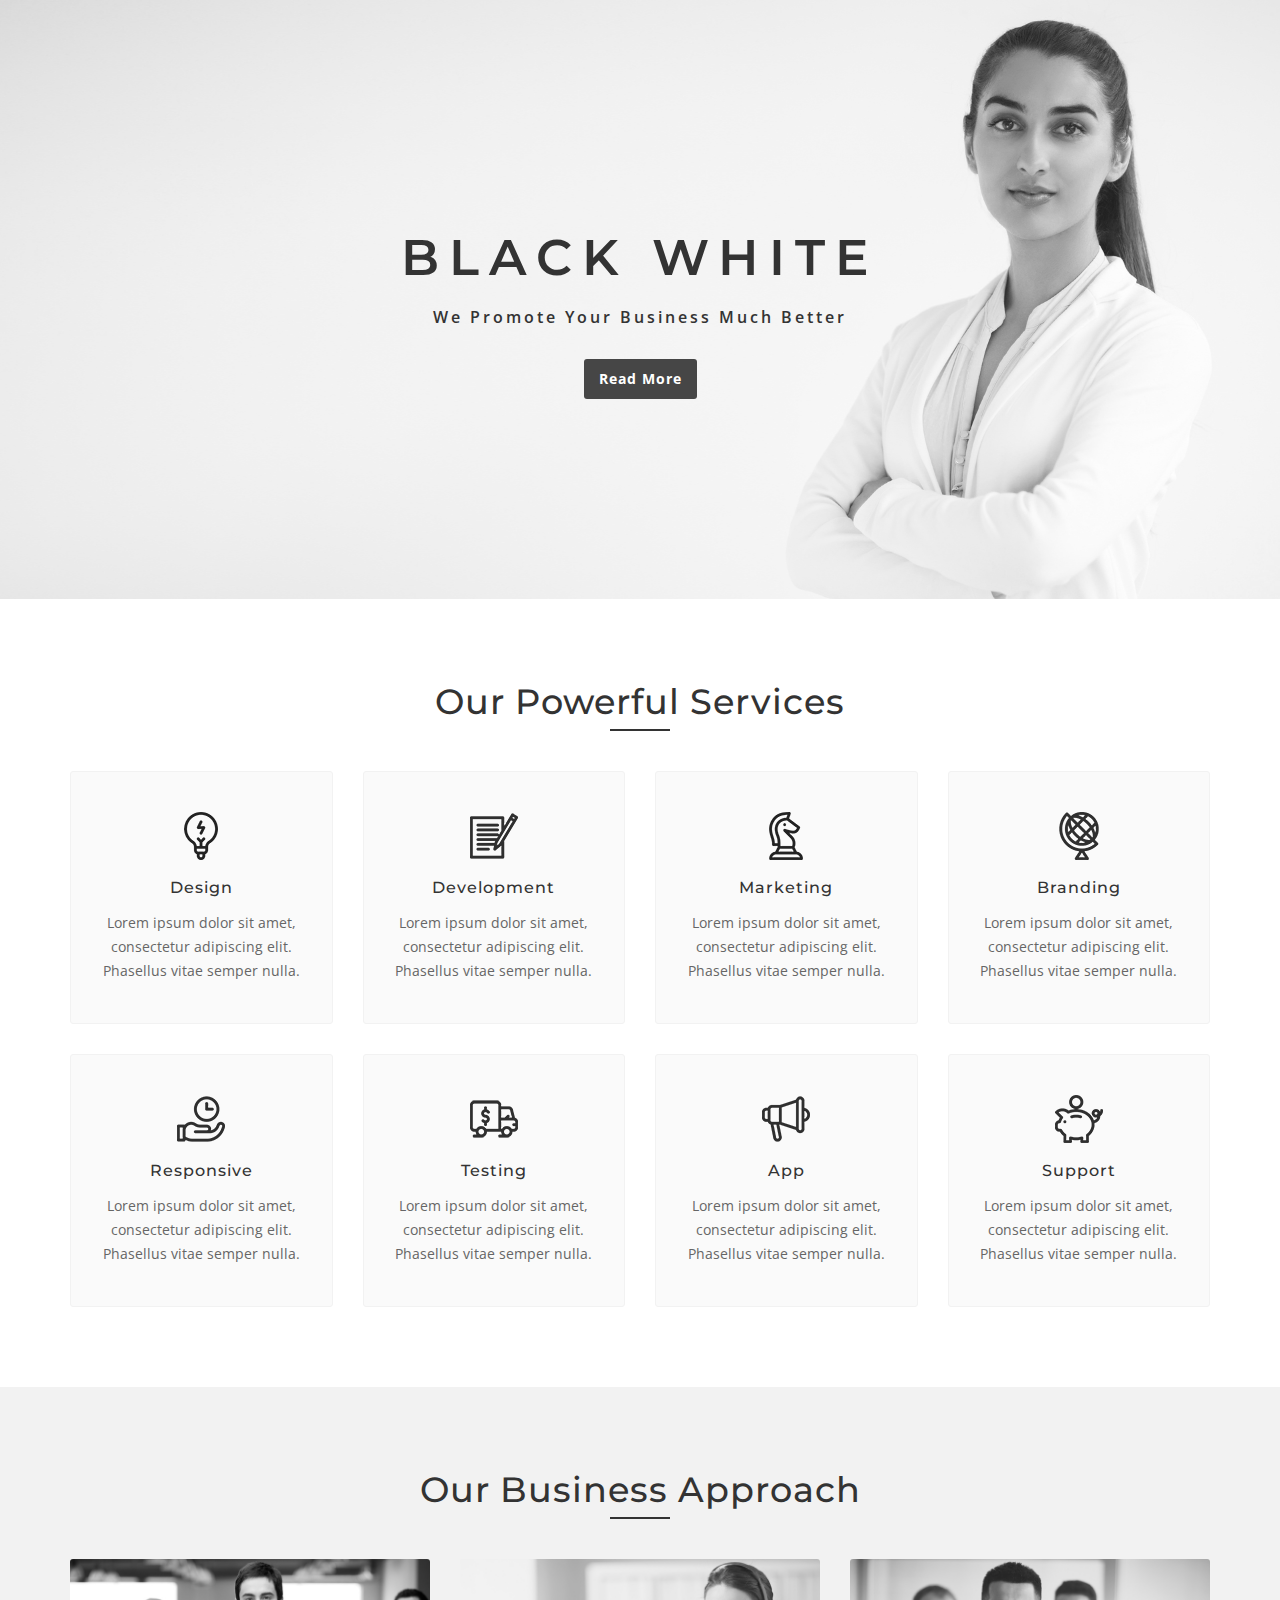
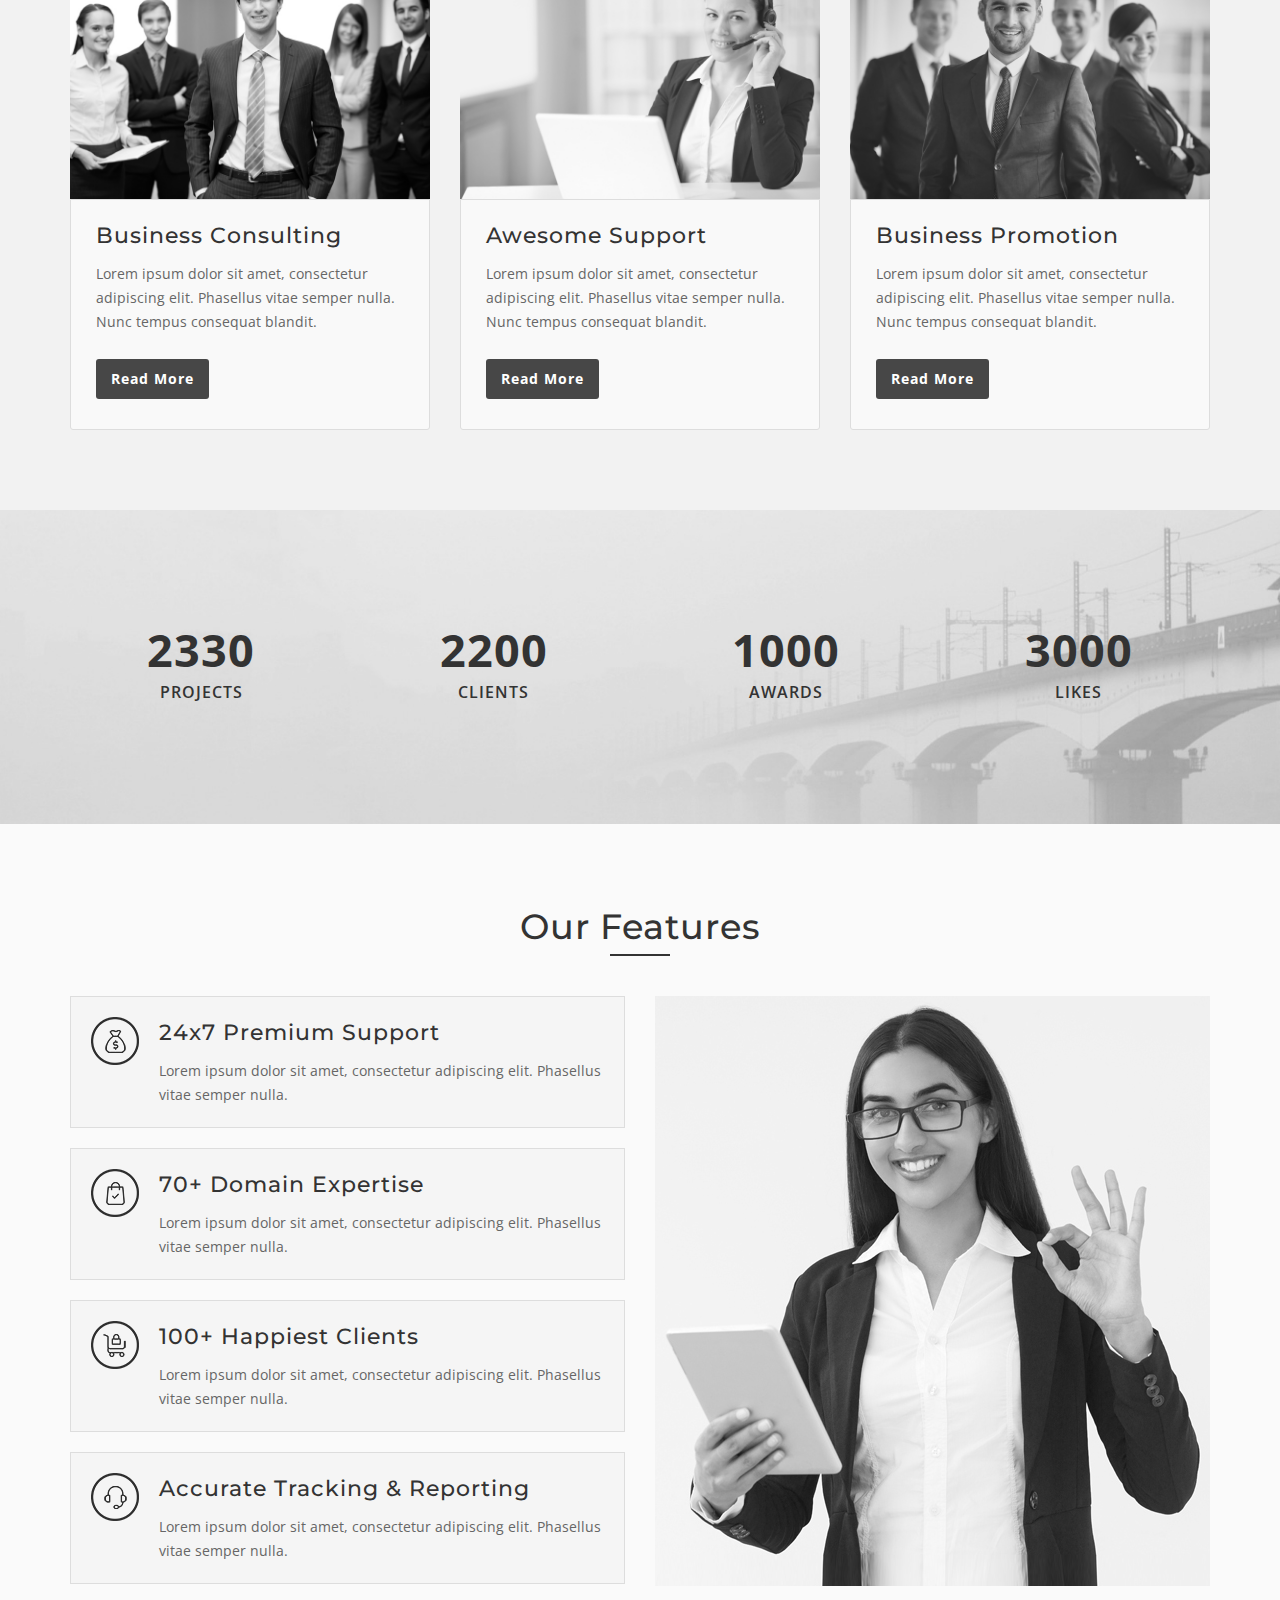
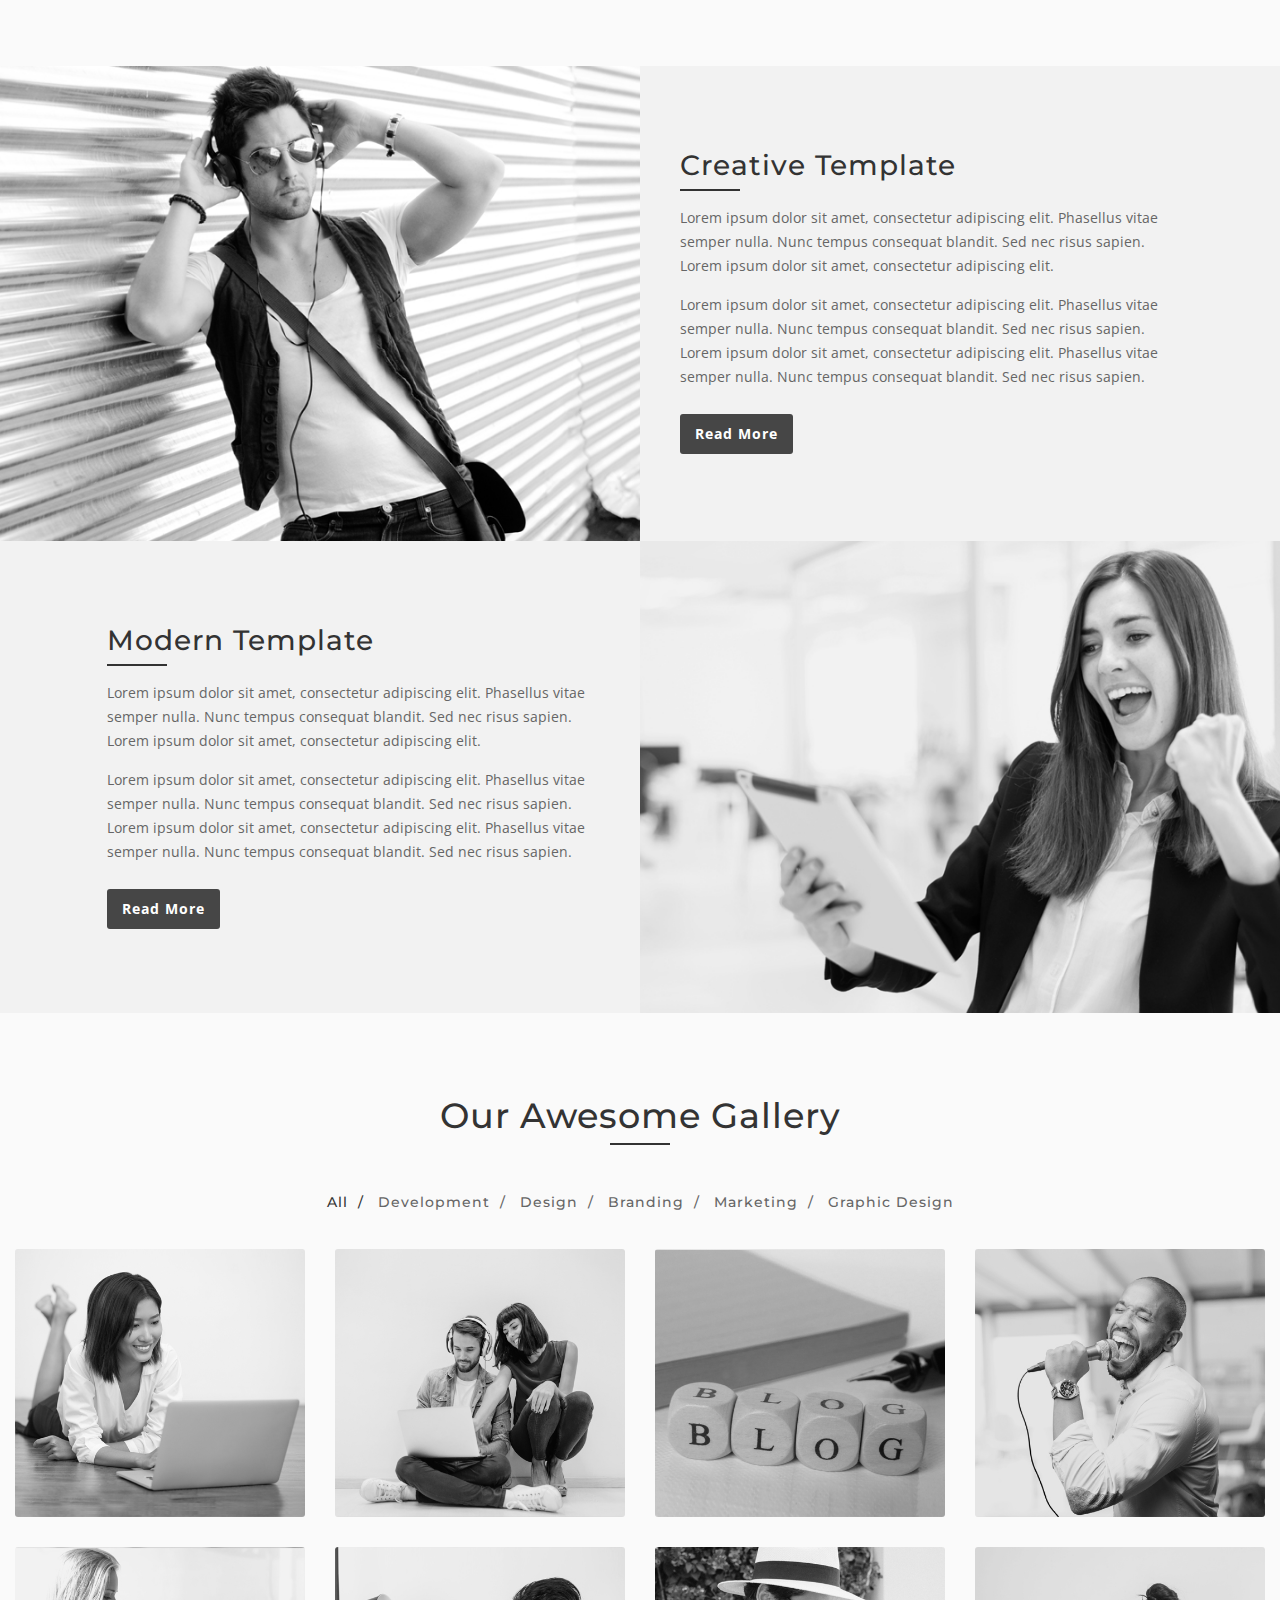
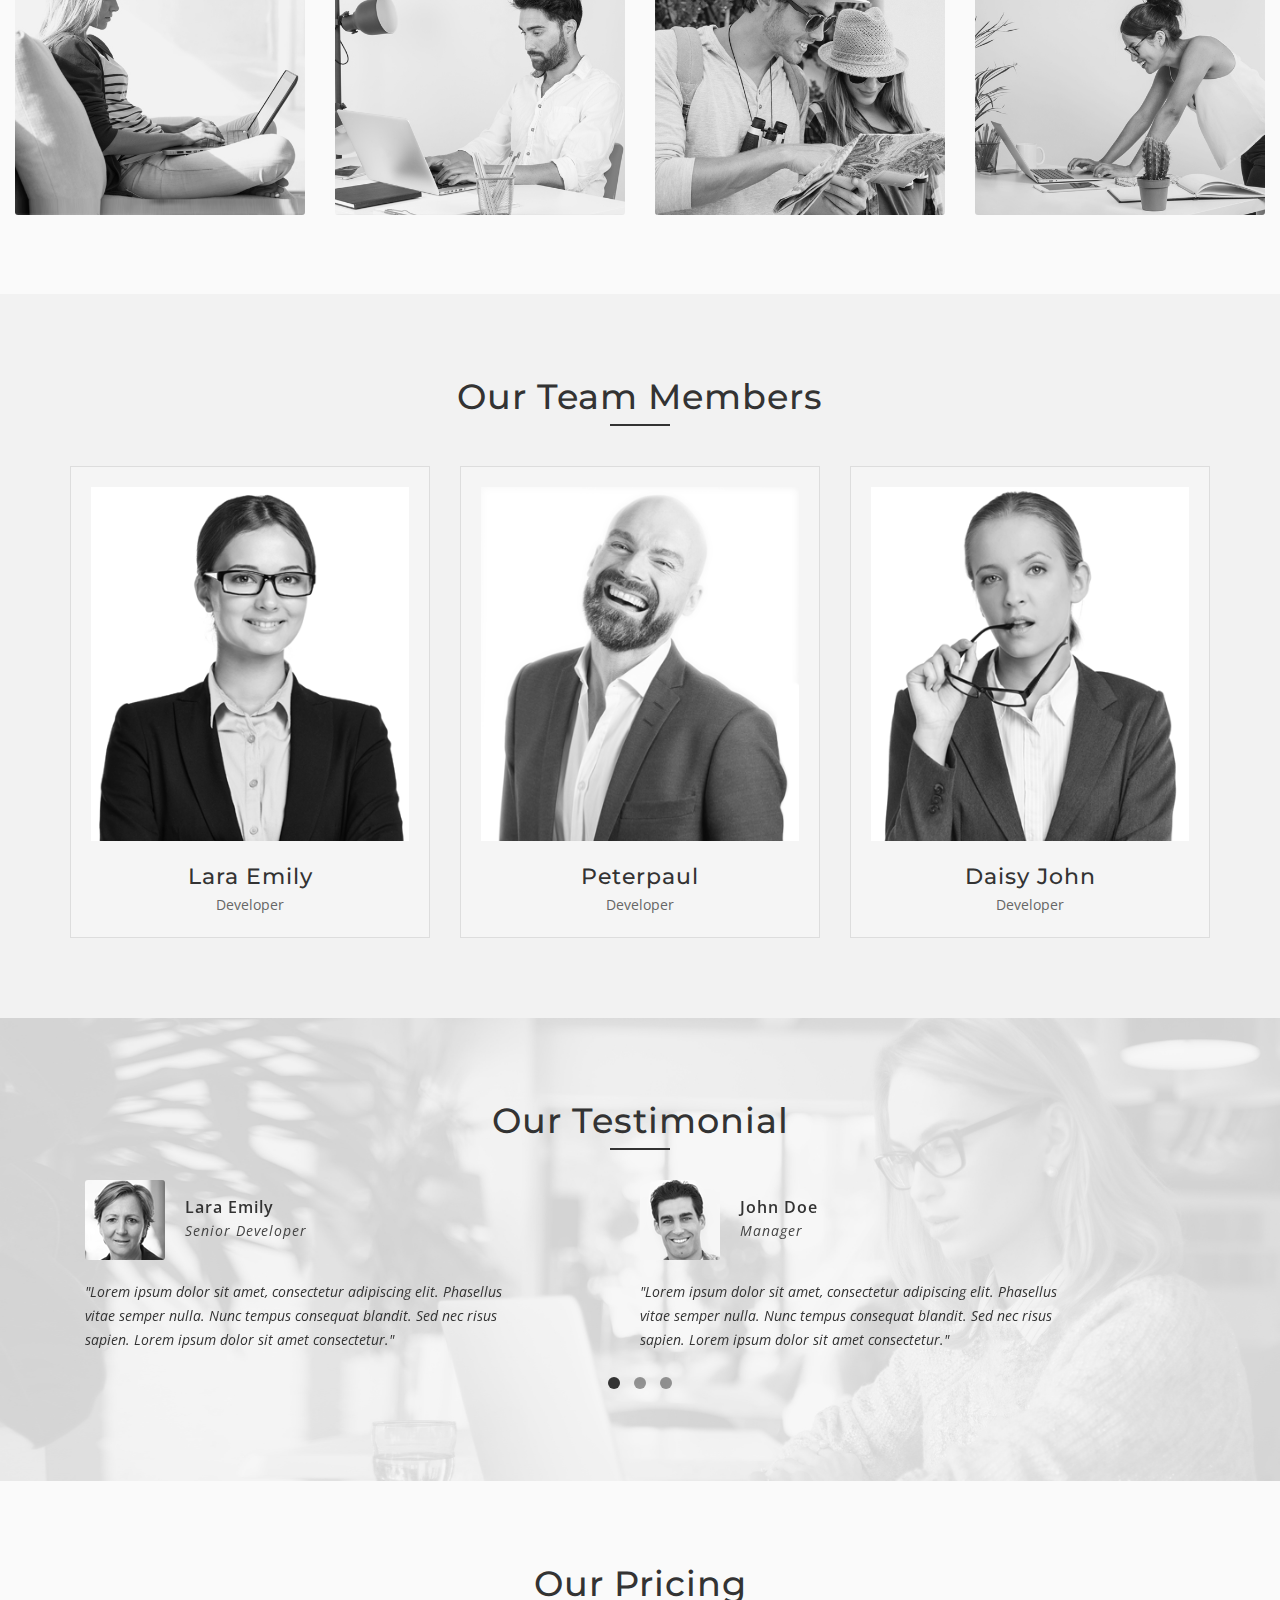
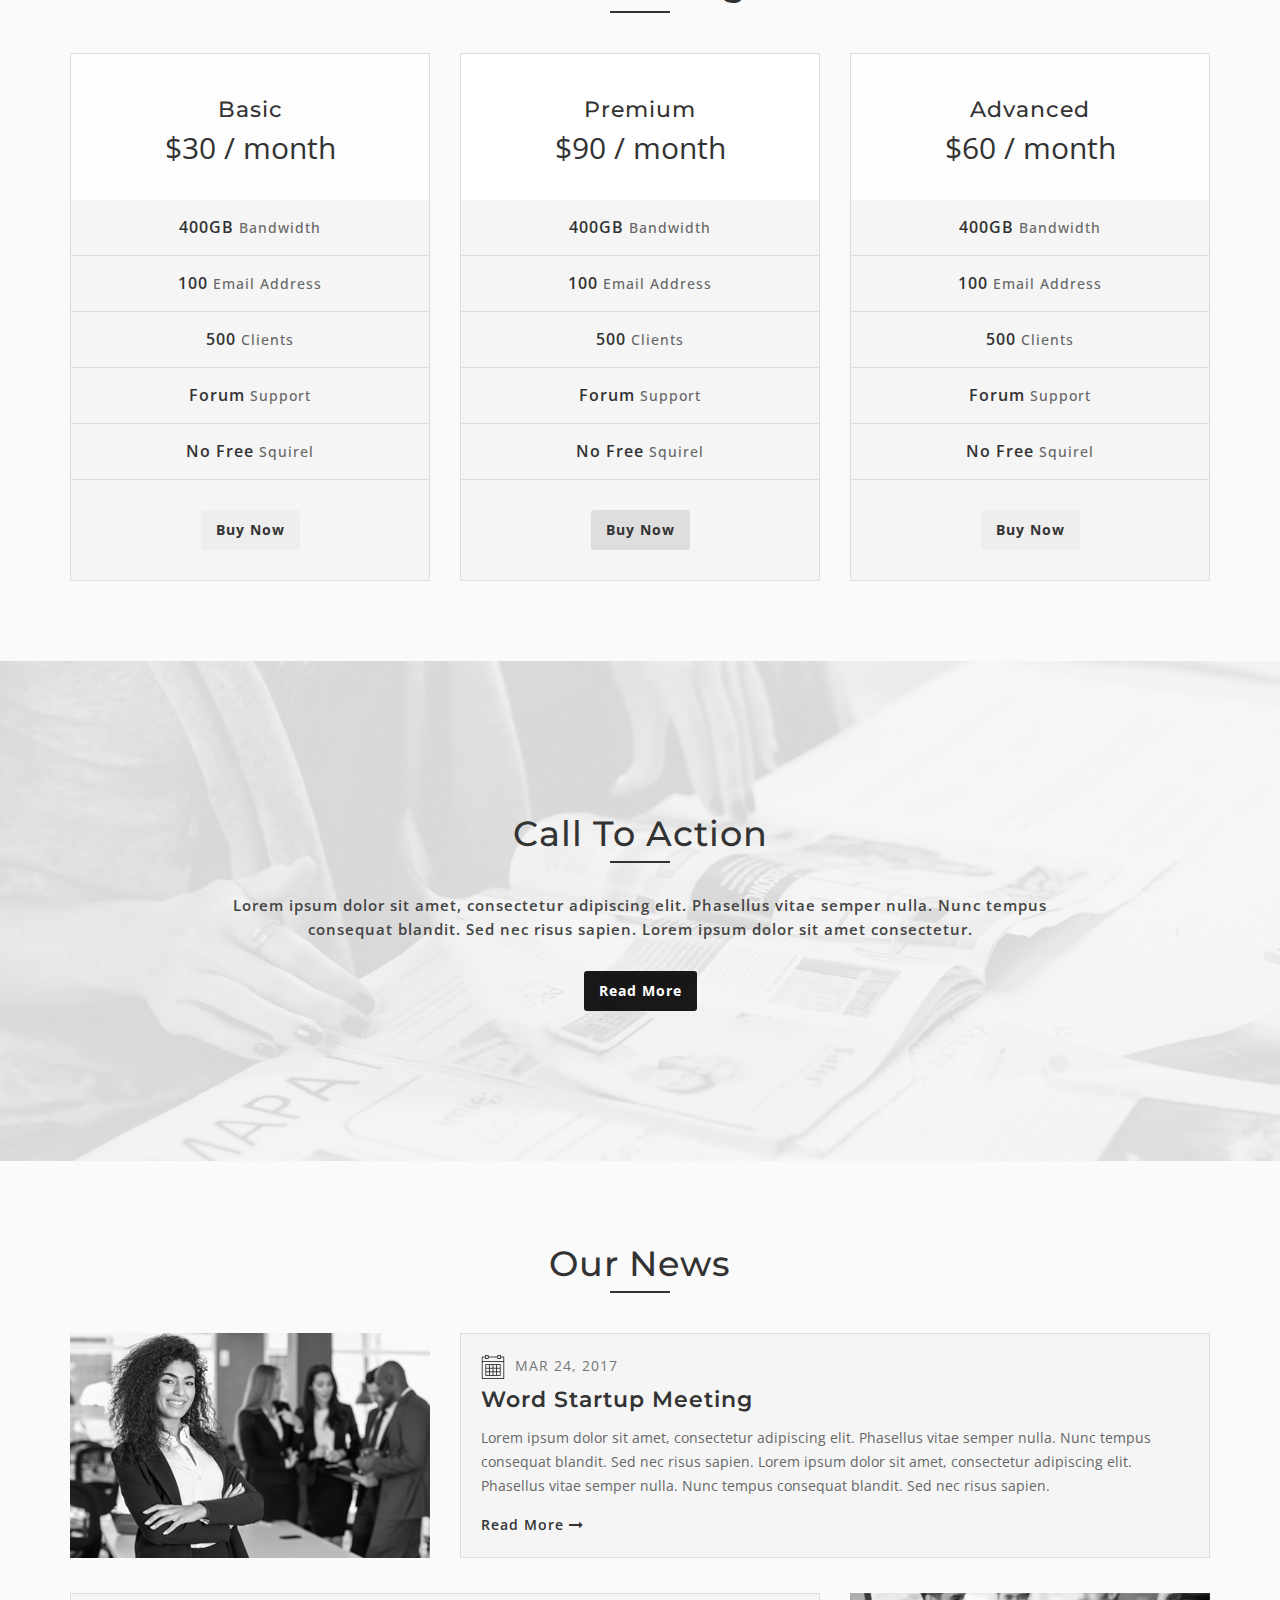
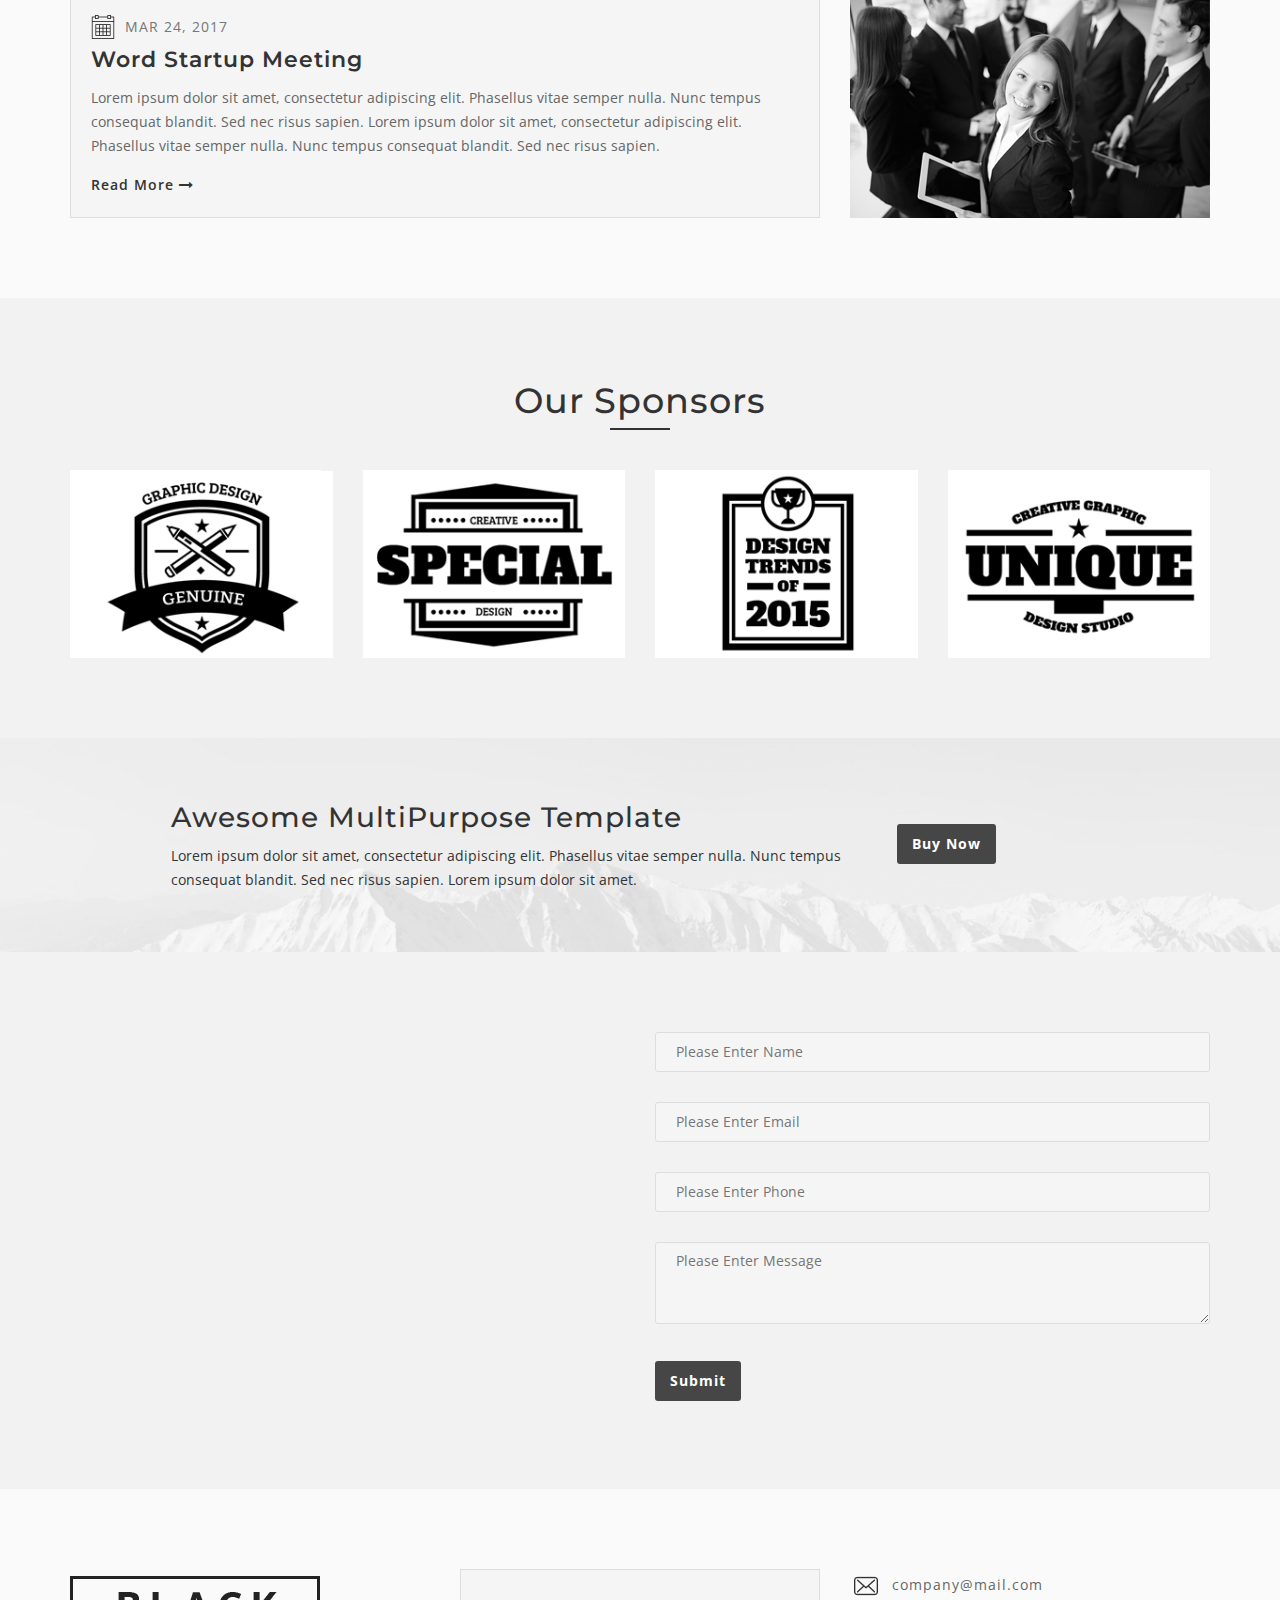
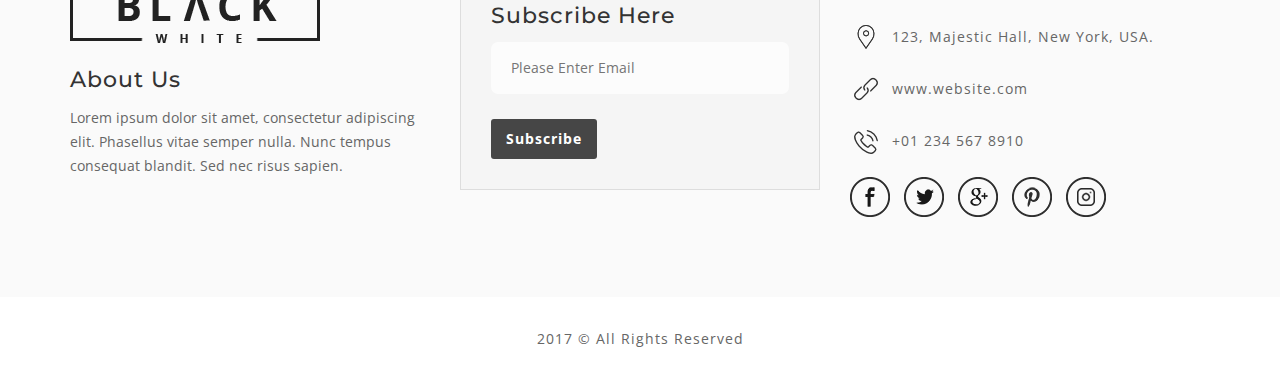
==== index.html @ 8d14ffaf "Add files via upload" ====
<!doctype html>
<html lang="en">
	
<head>
		<meta charset="utf-8">
		<meta http-equiv="X-UA-Compatible" content="IE=edge">
		<meta name="viewport" content="width=device-width, initial-scale=1">
		<title>Black White</title>
		<!-- FAVICON LINK -->
		<link rel="shortcut icon" href="images/favicon.html" type="image/x-icon">
		<!-- STYLESHEETS -->
		<!-- BOOTSTRAP CSS -->
		<link rel="stylesheet" type="text/css" href="css/vendor/bootstrap.min.css">
		<link rel="stylesheet" type="text/css" href="css/vendor/bootstrap-theme.min.css">
		<!-- FONT AWESOME -->
		<link rel="stylesheet" type="text/css" href="css/vendor/font-awesome/css/font-awesome.min.css" />		
		<!-- MAGNIFIC LIGHT BOX -->
		<link rel="stylesheet" type="text/css" href="css/vendor/magnific/magnific-popup.css">
		<!-- CAROUSEL STYLE LINK -->
		<link rel="stylesheet" type="text/css" href="css/vendor/owl-carousel/owl.carousel.css">
		<link rel="stylesheet" type="text/css" href="css/vendor/owl-carousel/owl.theme.css">
		<link rel="stylesheet" type="text/css" href="css/vendor/owl-carousel/carousel.css">
		<!-- CUSTOM CSS -->
		<link rel="stylesheet" type="text/css" href="css/custom/style.css">
	</head>
	<body data-spy="scroll" data-target=".navbar-fixed-top" data-offset="100" >
		<!--================================= NAVIGATION START ==========================================-->
		<header>
			<nav class="topbar navbar navbar-default navbar-fixed-top clearfix" id="top-nav">
				<div class="container">
					<div class="logo-image">
						<a href="#"><img src="images/150x50.png" alt="150x50" /></a>
					</div>
					<div class="navbar-right nav">
						<div class="navbar-header">
							<button type="button" class="navbar-toggle collapsed" data-toggle="collapse" data-target="#bs-example-navbar-collapse-1" aria-expanded="false">
							<span class="sr-only">Toggle navigation</span>
							<span class="icon-bar"></span>
							<span class="icon-bar"></span>
							<span class="icon-bar"></span>
							</button>					
						</div>
						<div class="collapse navbar-collapse" id="bs-example-navbar-collapse-1">
							<div class="collapse navbar-collapse" >
								<ul class="nav navbar-nav" id="menu_1" >
									<li class="menu">
										<a href="#home" class="pagescroll">
										Home
										</a>
									</li>
									<li class="menu">
										<a href="#services" class="pagescroll">
										Services
										</a>
									</li>
									<li class="menu">
										<a href="#testimonial" class="pagescroll">
										Testimonial
										</a>
									</li>
									<li class="menu">
										<a href="#news" class="pagescroll">
										News
										</a>
									</li>
									<li class="menu">
										<a href="#contact" class="pagescroll">
										Contact
										</a>
									</li>
								</ul>
							</div>
						</div>
					</div>
					<!-- /.navbar-collapse -->
				</div>
			</nav>
		</header>
		<!--================================= NAVIGATION END ==========================================-->		
		<!--=================================  HEADER-1 START ==========================================-->		
		<header>
			<div class="header-bgimage-1 bgimage-property clearfix" id="home">
				<div class="container">
					<div class="col-sm-12 header-div-1 header-padding text-center">						
						<h1>Black White </h1>
						<p class="second-para">We Promote Your Business Much Better </p>
						<div class="header-btn">
							<a href="#" class="btn btn-1">Read More</a>
						</div>
					</div>
				</div>
			</div>
		</header>
		<!--================================= HEADER-1 ENDS ============================================-->	
		
	<!--================================= SERVICE-1 START ==========================================-->
		<section class="section-padding bgimage-property" id="services">
			<div class="container">
				<div class="heading-div-1 text-center">
					<h2>Our Powerful Services</h2>
					<div class="underline"></div>
				</div>
						
						<div class="row services-row">
							<div class="col-xs-6 col-sm-6 col-md-3 text-center services-space-2 services-space-3 onecolumn-res">
								<div class="services-div">
									<img src="images/48x48x1.png" alt="48x48x1" class="image-bottom-space1"/>
									<h5><a href="#">Design</a></h5>
									<p class="content-top-space1">Lorem ipsum dolor sit amet, consectetur adipiscing elit. Phasellus vitae semper nulla. </p>
								</div>
							</div>
							<div class="col-xs-6 col-sm-6 col-md-3 text-center services-space-2 services-space-3 onecolumn-res">
								<div class="services-div">
									<img src="images/48x48x2.png" alt="48x48x2" class="image-bottom-space1"/>
									<h5><a href="#">Development</a></h5>
									<p class="content-top-space1">Lorem ipsum dolor sit amet, consectetur adipiscing elit. Phasellus vitae semper nulla. </p>
								</div>
							</div>
							<div class="col-xs-6 col-sm-6 col-md-3 text-center services-space-1 services-space-2 onecolumn-res">
								<div class="services-div">
									<img src="images/48x48x3.png" alt="48x48x3" class="image-bottom-space1"/>	
									<h5><a href="#">Marketing</a></h5>
									<p class="content-top-space1">Lorem ipsum dolor sit amet, consectetur adipiscing elit. Phasellus vitae semper nulla. </p>
								</div>
							</div>
							<div class="col-xs-6 col-sm-6 col-md-3 text-center  services-space-1 services-space-2 onecolumn-res">
								<div class="services-div">
									<img src="images/48x48x4.png" alt="48x48x4" class="image-bottom-space1"/>
									<h5><a href="#">Branding</a></h5>
									<p class="content-top-space1">Lorem ipsum dolor sit amet, consectetur adipiscing elit. Phasellus vitae semper nulla. </p>
								</div>
							</div>
							<div class="col-xs-6 col-sm-6 col-md-3 text-center services-space services-space-1 services-space-2 onecolumn-res">
								<div class="services-div">
									<img src="images/48x48x5.png" alt="48x48x5" class="image-bottom-space1"/>
									<h5><a href="#">Responsive</a></h5>
									<p class="content-top-space1">Lorem ipsum dolor sit amet, consectetur adipiscing elit. Phasellus vitae semper nulla. </p>
								</div>
							</div>
							<div class="col-xs-6 col-sm-6 col-md-3 text-center services-space services-space-1 services-space-2 onecolumn-res">
								<div class="services-div">
									<img src="images/48x48x6.png" alt="48x48x6" class="image-bottom-space1"/>
									<h5><a href="#">Testing</a></h5>
									<p class="content-top-space1">Lorem ipsum dolor sit amet, consectetur adipiscing elit. Phasellus vitae semper nulla. </p>
								</div>
							</div>
							<div class="col-xs-6 col-sm-6 col-md-3 text-center services-space services-space-2 onecolumn-res">
								<div class="services-div">
									<img src="images/48x48x7.png" alt="48x48x7" class="image-bottom-space1"/>	
									<h5><a href="#">App</a></h5>
									<p class="content-top-space1">Lorem ipsum dolor sit amet, consectetur adipiscing elit. Phasellus vitae semper nulla. </p>
								</div>
							</div>
							<div class="col-xs-6 col-sm-6 col-md-3 text-center services-space onecolumn-res">
								<div class="services-div">
									<img src="images/48x48x8.png" alt="48x48x8" class="image-bottom-space1"/>
									<h5><a href="#">Support</a></h5>
									<p class="content-top-space1">Lorem ipsum dolor sit amet, consectetur adipiscing elit. Phasellus vitae semper nulla. </p>
								</div>
							</div>
						</div>
					
					
			
			</div>
		</section>
		<!--================================= SERVICE-1 ENDS ==========================================-->
		
		
		<!--================================= THREE COLUMN START ==========================================-->		
		<section class="section-padding section-2-bg">
			<div class="container">
				<div class="heading-div-1 text-center">
					<h2>Our Business Approach</h2>
					<div class="underline"></div>
				</div>
				<div class="row">
					<div class="col-sm-4 three-col section-space">
						<div class="three-img">
							<img src="images/750x500x1.jpg" alt="750x500x1" class="img-responsive"/>
						</div>
						<div class="three-col-div">
							<h4>Business Consulting</h4>
							<p class="content-top-space1">Lorem ipsum dolor sit amet, consectetur adipiscing elit. Phasellus vitae semper nulla. Nunc tempus consequat blandit.</p>
							<div class="btn-top-space">
								<a href="#" class="btn btn-1">Read More</a>
							</div>
						</div>
					</div>
					<div class="col-sm-4 three-col section-space">
						<div class="three-img">
							<img src="images/750x500x2.jpg" alt="750x500x2" class="img-responsive"/>
						</div>
						<div class="three-col-div" >
							<h4>Awesome Support</h4>
							<div class="hide-content">
								<p class="content-top-space1">Lorem ipsum dolor sit amet, consectetur adipiscing elit. Phasellus vitae semper nulla. Nunc tempus consequat blandit.</p>
								<div class="btn-top-space">
									<a href="#" class="btn btn-1">Read More</a>
								</div>
							</div>
						</div>
						
					</div>
					<div class="col-sm-4 three-col">
						<div class="three-img">
							<img src="images/750x500x3.jpg" alt="750x500x3" class="img-responsive"/>
						</div>
						<div class="three-col-div">
							<h4>Business Promotion</h4>
							<p class="content-top-space1">Lorem ipsum dolor sit amet, consectetur adipiscing elit. Phasellus vitae semper nulla. Nunc tempus consequat blandit.</p>
							<div class="btn-top-space">
								<a href="#" class="btn btn-1">Read More</a>
							</div>
						</div>
					</div>
				</div>
			</div>
		</section>
		<!--================================= THREE COLUMN ENDS ==========================================-->
		
		<!--================================= COUNTER START ==========================================-->
		<div class="counter-bgimage bgimage-property">
			<div class="container">
				<div class="row counter-div">					
					<div class="col-xs-6 col-sm-3 col-md-3 text-center counter-space">					
						<p class="counter-value"><span class="count">2330</span></p>
						<p class="counter-title">Projects</p>
					</div>
					<div class="col-xs-6 col-sm-3 col-md-3 text-center counter-space1">						
						<p class="counter-value"><span class="count">2200</span></p>
						<p class="counter-title">CLIENTS</p>
					</div>
					<div class="col-xs-6 col-sm-3 col-md-3 text-center">					
						<p class="counter-value"><span class="count">1000</span></p>
						<p class="counter-title">AWARDS</p>
					</div>
					<div class="col-xs-6 col-sm-3 col-md-3 text-center">						
						<p class="counter-value"><span class="count">3000</span></p>
						<p class="counter-title">Likes</p>
					</div>
				</div>
			</div>
		</div>
		<!--================================= COUNTER ENDS ==========================================-->
		
		<!--================================= FEATURES-1 START ==========================================-->		
		<section class="section-padding section-1-bg">
			<div class="container">
				<div class="heading-div-1 text-center">
					<h2>Our Features</h2>
					<div class="underline"></div>
				</div>
				<div class="row">
					<div class="col-sm-12 col-md-6 col-md-push-6 features-image res-space">
						<img src="images/555x590.jpg" alt="555x590" class="img-responsive" />
					</div>
					<div class="col-sm-12 col-md-6 col-md-pull-6 features-col">
						<ul class="list-ul content-ul">
							<li class="content-li">
								<div class="list-div">
									<div class="list-div-left">
										<img src="images/48x48x9.png" alt="48x48x9"/>
									</div>
									<div class="list-div-body">
										<h4><a href="#">24x7 Premium Support</a></h4>
										<p class="content-top-space-2">Lorem ipsum dolor sit amet, consectetur adipiscing elit. Phasellus vitae semper nulla. </p>
									</div>
								</div>
							</li>
							<li class="content-li">
								<div class="list-div">
									<div class="list-div-left">
										<img src="images/48x48x10.png" alt="48x48x10"/>
									</div>
									<div class="list-div-body">
										<h4><a href="#">70+ Domain Expertise</a></h4>
										<p class="content-top-space-2">Lorem ipsum dolor sit amet, consectetur adipiscing elit. Phasellus vitae semper nulla.  </p>
									</div>
								</div>
							</li>
							<li class="content-li">
								<div class="list-div">
									<div class="list-div-left">
										<img src="images/48x48x11.png" alt="48x48x11"/>
									</div>
									<div class="list-div-body">
										<h4><a href="#">100+ Happiest Clients</a></h4>
										<p class="content-top-space-2">Lorem ipsum dolor sit amet, consectetur adipiscing elit. Phasellus vitae semper nulla.  </p>
									</div>
								</div>
							</li>
							<li class="content-li">
								<div class="list-div">
									<div class="list-div-left">
										<img src="images/48x48x12.png" alt="48x48x12"/>
									</div>
									<div class="list-div-body">
										<h4><a href="#">Accurate Tracking &amp; Reporting</a></h4>
										<p class="content-top-space-2">Lorem ipsum dolor sit amet, consectetur adipiscing elit. Phasellus vitae semper nulla.  </p>
									</div>
								</div>
							</li>
						</ul>
					</div>
				</div>
			</div>
		</section>
		<!--================================= FEATURES-1 ENDS ==========================================-->
		
		<!--================================= TWO COLUMN LEFT AND RIGHT START ==========================================-->
		<section class="section-2-bg two-left-right-bg">
			<div class="container-fluid">
				<div class="row">
					<div class="col-sm-12 col-md-6 two-left-bgimage bgimage-property">
						
					</div>
					<div class="container">
						<div class="col-sm-12 col-md-6 two-left-div">
							<h3>Creative Template</h3>
							<div class="underline-1"></div>
							<p class="content-top-space">Lorem ipsum dolor sit amet, consectetur adipiscing elit. Phasellus vitae semper nulla. Nunc tempus consequat blandit. Sed nec risus sapien.
								Lorem ipsum dolor sit amet, consectetur adipiscing elit.
											
							</p>
							<p class="content-top-space">Lorem ipsum dolor sit amet, consectetur adipiscing elit. Phasellus vitae semper nulla. Nunc tempus consequat blandit. Sed nec risus sapien.
							Lorem ipsum dolor sit amet, consectetur adipiscing elit. Phasellus vitae semper nulla. Nunc tempus consequat blandit. Sed nec risus sapien.
								
							</p>
							<div class="btn-top-space">
								<a href="#" class="btn btn-1">Read More</a>
							</div>
						</div>
					</div>
				</div>
				<div class="row two-right-main">
					<div class="col-sm-12 col-md-6 two-right-div">
						<h3>Modern Template</h3>
						<div class="underline-1"></div>
						<p class="content-top-space">Lorem ipsum dolor sit amet, consectetur adipiscing elit. Phasellus vitae semper nulla. Nunc tempus consequat blandit. Sed nec risus sapien.
								Lorem ipsum dolor sit amet, consectetur adipiscing elit.	
										
						</p>
						<p class="content-top-space">Lorem ipsum dolor sit amet, consectetur adipiscing elit. Phasellus vitae semper nulla. Nunc tempus consequat blandit. Sed nec risus sapien.
							Lorem ipsum dolor sit amet, consectetur adipiscing elit. Phasellus vitae semper nulla. Nunc tempus consequat blandit. Sed nec risus sapien.
							
						</p>
						<div class="btn-top-space">
							<a href="#" class="btn btn-1">Read More</a>
						</div>
					</div>
					<div class="col-sm-12 col-md-6 two-right-bgimage bgimage-property">
						
					</div>
				</div>
			</div>
		</section>
		<!--================================= TWO COLUMN LEFT AND RIGHT ENDS ==========================================-->
		
		
		<!--================================= GALLERY START ==============================================-->
		<div class="gallery-padding section-1-bg gallery-section" id="gallery">
			<div class="container-fluid">
				<div class="heading-div-1 text-center">
					<h2>Our Awesome Gallery</h2>
					<div class="underline"></div>
				</div>
				<div class="row">
					<ul class="filter-options">
						<li class="active" data-group="all">All</li>
						<li data-group="development">Development</li>
						<li data-group="design">Design</li>
						<li data-group="branding">Branding</li>
						<li data-group="marketing">Marketing</li>
						<li data-group="graphic">Graphic Design</li>
					</ul>
				</div>
				<div id="grid" class="row popup-gallery gallery-div myShuffle">
					<div class="col-sm-3 col-xs-6 gallery-col gallery-space picture-item" data-groups='["all","development", "graphic"]' >
						<div class="gallery-image picture-item__inner">
							<a href="images/520x480x1.jpg" title="Gallery">
								<div class="gallery-inner">
									<img src="images/520x480x1.jpg" alt="520x480x1" class="img-responsive" />
									<div class="gallery-caption">
										<i class="fa fa-search-plus" aria-hidden="true"></i>
									</div>
								</div>
							</a>
						</div>
					</div>
					<div class="col-sm-3 col-xs-6 gallery-col  gallery-space picture-item" data-groups='["all","design", "graphic"]'>
						<div class="gallery-image picture-item__inner">
							<a href="images/520x480x2.jpg" title="Gallery">
								<div class="gallery-inner">
									<img src="images/520x480x2.jpg" alt="520x480x2" class="img-responsive" />
									<div class="gallery-caption">
										<i class="fa fa-search-plus" aria-hidden="true"></i>	
									</div>
								</div>
							</a>
						</div>
					</div>
					<div class="col-sm-3 col-xs-6 gallery-col  gallery-space picture-item" data-groups='["all","development","marketing"]' >
						<div class="gallery-image picture-item__inner">
							<a href="images/520x480x3.jpg" title="Gallery">
								<div class="gallery-inner">
									<img src="images/520x480x3.jpg" alt="520x480x3" class="img-responsive" />
									<div class="gallery-caption">
										<i class="fa fa-search-plus" aria-hidden="true"></i>
									</div>
								</div>
							</a>
						</div>
					</div>
					<div class="col-sm-3 col-xs-6 gallery-col gallery-space picture-item" data-groups='["all","design"]' >
						<div class="gallery-image picture-item__inner">
							<a href="images/520x480x4.jpg" title="Gallery">
								<div class="gallery-inner">
									<img src="images/520x480x4.jpg" alt="520x480x4" class="img-responsive" />
									<div class="gallery-caption">
										<i class="fa fa-search-plus" aria-hidden="true"></i>
									</div>
								</div>
							</a>
						</div>
					</div>
					<div class="col-sm-3 col-xs-6 gallery-col gallery-row-2 picture-item" data-groups='["all","design","branding"]' >
						<div class="gallery-image picture-item__inner">
							<a href="images/520x480x5.jpg" title="Gallery">
								<div class="gallery-inner">
									<img src="images/520x480x5.jpg" alt="520x480x5" class="img-responsive" />
									<div class="gallery-caption">
										<i class="fa fa-search-plus" aria-hidden="true"></i>
									</div>
								</div>
							</a>
						</div>
					</div>
					<div class="col-sm-3 col-xs-6 gallery-col gallery-row-2  picture-item" data-groups='["all","development", "marketing"]'>
						<div class="gallery-image picture-item__inner">
							<a href="images/520x480x6.jpg" title="Gallery">
								<div class="gallery-inner">
									<img src="images/520x480x6.jpg" alt="520x480x6" class="img-responsive" />
									<div class="gallery-caption">
										<i class="fa fa-search-plus" aria-hidden="true"></i>
									</div>
								</div>
							</a>
						</div>
					</div>
					<div class="col-sm-3 col-xs-6 gallery-col gallery-row-2  picture-item" data-groups='["all","development", "graphic"]'  >
						<div class="gallery-image picture-item__inner">
							<a href="images/520x480x7.jpg" title="Gallery">
								<div class="gallery-inner">
									<img src="images/520x480x7.jpg" alt="520x480x7" class="img-responsive" />
									<div class="gallery-caption">
										<i class="fa fa-search-plus" aria-hidden="true"></i>
									</div>
								</div>
							</a>
						</div>
					</div>
					<div class="col-sm-3 col-xs-6 gallery-col gallery-row-2 picture-item" data-groups='["all","design", "branding"]' >
						<div class="gallery-image picture-item__inner">
							<a href="images/520x480x8.jpg" title="Gallery">
								<div class="gallery-inner">
									<img src="images/520x480x8.jpg" alt="520x480x8" class="img-responsive" />
									<div class="gallery-caption">
										<i class="fa fa-search-plus" aria-hidden="true"></i>
									</div>
								</div>
							</a>
						</div>
					</div>
				</div>
			</div>
		</div>
		<!--================================= GALLERY ENDS ==========================================-->
		
		
			
<!--================================= TEAM START ==========================================-->		
		<section class="section-padding section-2-bg">
			<div class="container">
				<div class="heading-div-1 text-center">
					<h2>Our Team Members</h2>
					<div class="underline"></div>
				</div>
				<div class="row" >
					<div class="col-sm-4 text-center team-col-1 onecolumn-res">
						<div class="team-col res-space">
							<div class="content">
								<div class="content-overlay"></div>
								<img src="images/360x400x1.png" alt="360x400x1" class="img-responsive content-image"/>							
								<div class="content-details fade-top">
									<ul class="content-ul team-icon">
										<li><a href="#"><img src="images/32x32x1.png" alt="32x32x1"/></a></li>
										<li><a href="#"><img src="images/32x32x2.png" alt="32x32x2"/></a></li>
										<li><a href="#"><img src="images/32x32x3.png" alt="32x32x3"/></a></li>
										<li><a href="#"><img src="images/32x32x4.png" alt="32x32x4"/></a></li>
									</ul>
								</div>
							</div>
							<h4>Lara Emily</h4>
							<p>Developer</p>
						</div>
					</div>
					<div class="col-sm-4 text-center team-col-1 onecolumn-res">
						<div class="team-col res-space">
							<div class="content">
								<div class="content-overlay"></div>
								<img src="images/360x400x2.png" alt="360x400x2" class="img-responsive content-image"/>							
								<div class="content-details fade-top">
									<ul class="content-ul team-icon ">
										<li><a href="#"><img src="images/32x32x1.png" alt="32x32x1"/></a></li>
										<li><a href="#"><img src="images/32x32x2.png" alt="32x32x2"/></a></li>
										<li><a href="#"><img src="images/32x32x3.png" alt="32x32x3"/></a></li>
										<li><a href="#"><img src="images/32x32x4.png" alt="32x32x4"/></a></li>
									</ul>
								</div>
							</div>
							<h4>Peterpaul</h4>
							<p>Developer</p>
						</div>
					</div>
					<div class="col-sm-4 text-center team-col-2 onecolumn-res">
						<div class="team-col">
							<div class="content">
								<div class="content-overlay"></div>
								<img src="images/360x400x3.png" alt="360x400x3" class="img-responsive content-image"/>							
								<div class="content-details fade-top">
									<ul class="content-ul team-icon ">
										<li><a href="#"><img src="images/32x32x1.png" alt="32x32x1"/></a></li>
										<li><a href="#"><img src="images/32x32x2.png" alt="32x32x2"/></a></li>
										<li><a href="#"><img src="images/32x32x3.png" alt="32x32x3"/></a></li>
										<li><a href="#"><img src="images/32x32x4.png" alt="32x32x4"/></a></li>
									</ul>
								</div>
							</div>
							<h4>Daisy John</h4>
							<p>Developer</p>
						</div>
					</div>
				</div>
			</div>
		</section>
		<!--================================= TEAM ENDS ==========================================-->			
		
		<!--=================================  TESTIMONIAL START ==========================================-->		
		<section class="section-padding testimonial-bg bgimage-property" id="testimonial">
			<div class="container">
				<div class="col-sm-12 text-center">
					<h2>Our Testimonial</h2>
					<div class="underline"></div>
					<div class="owl-carousel testimonial" >
						<div class="item">
							<div class="testimonial-div">
								<div class="testimonial-name-div">
									<div class="list-div">
										<div class="list-div-left">
											<img src="images/80x80x1.png"  alt="80x80x1"/>
										</div>
										<div class="list-div-body">
											<p class="testimonial-name">Lara Emily</p>
											<p class="testimonial-name1">Senior Developer</p>
										</div>
									</div>
								</div>
								<p class="testimonial-para">"Lorem ipsum dolor sit amet, consectetur adipiscing elit. Phasellus vitae semper nulla. Nunc tempus consequat blandit. Sed nec risus sapien.
								Lorem ipsum dolor sit amet consectetur."
								</p>
								
								
							</div>
						</div>
						<div class="item">
							<div class="testimonial-div">								
								<div class="testimonial-name-div">
									<div class="list-div">
										<div class="list-div-left">
											<img src="images/80x80x2.png"  alt="80x80x2"/>
										</div>
										<div class="list-div-body">
											<p class="testimonial-name">John Doe</p>
											<p class="testimonial-name1">Manager</p>
										</div>
									</div>
								</div>
								<p class="testimonial-para">"Lorem ipsum dolor sit amet, consectetur adipiscing elit. Phasellus vitae semper nulla. Nunc tempus consequat blandit. Sed nec risus sapien.
								Lorem ipsum dolor sit amet consectetur."
								</p>
							</div>
						</div>
						<div class="item">
							<div class="testimonial-div">								
								<div class="testimonial-name-div">
									<div class="list-div">
										<div class="list-div-left">
											<img src="images/80x80x3.png"  alt="80x80x3"/>
										</div>
										<div class="list-div-body">
											<p class="testimonial-name">Mark David</p>
											<p class="testimonial-name1">Developer</p>
										</div>
									</div>
								</div>
								<p class="testimonial-para">"Lorem ipsum dolor sit amet, consectetur adipiscing elit. Phasellus vitae semper nulla. Nunc tempus consequat blandit. Sed nec risus sapien.
								Lorem ipsum dolor sit amet consectetur."
								</p>
							</div>
						</div>
						<div class="item">
							<div class="testimonial-div">								
								<div class="testimonial-name-div">
									<div class="list-div">
										<div class="list-div-left">
											<img src="images/80x80x4.png"  alt="80x80x4"/>
										</div>
										<div class="list-div-body">
											<p class="testimonial-name">Carol</p>
											<p class="testimonial-name1">Team Leader</p>
										</div>
									</div>
								</div>
								<p class="testimonial-para">"Lorem ipsum dolor sit amet, consectetur adipiscing elit. Phasellus vitae semper nulla. Nunc tempus consequat blandit. Sed nec risus sapien.
								Lorem ipsum dolor sit amet consectetur."
								</p>
							</div>
						</div>
						<div class="item">
							<div class="testimonial-div">								
								<div class="testimonial-name-div">
									<div class="list-div">
										<div class="list-div-left">
											<img src="images/80x80x5.png"  alt="80x80x5"/>
										</div>
										<div class="list-div-body">
											<p class="testimonial-name">Daisy John</p>
											<p class="testimonial-name1">CEO</p>
										</div>
									</div>
								</div>
								<p class="testimonial-para">"Lorem ipsum dolor sit amet, consectetur adipiscing elit. Phasellus vitae semper nulla. Nunc tempus consequat blandit. Sed nec risus sapien.
								Lorem ipsum dolor sit amet consectetur."
								</p>
							</div>
						</div>
						<div class="item">
							<div class="testimonial-div">								
								<div class="testimonial-name-div">
									<div class="list-div">
										<div class="list-div-left">
											<img src="images/80x80x6.png"  alt="80x80x6"/>
										</div>
										<div class="list-div-body">
											<p class="testimonial-name">Katherine</p>
											<p class="testimonial-name1">Designer</p>
										</div>
									</div>
								</div>
								<p class="testimonial-para">"Lorem ipsum dolor sit amet, consectetur adipiscing elit. Phasellus vitae semper nulla. Nunc tempus consequat blandit. Sed nec risus sapien.
								Lorem ipsum dolor sit amet consectetur."
								</p>
							</div>
						</div>
					</div>
				</div>
			</div>
		</section>
		<!--================================= TESTIMONIAL ENDS ============================================-->
		
		<!--================================= PRICE TABLE-1 START ==========================================-->		
		<section class="section-padding section-1-bg" id="pricing">
			<div class="container">
				<div class="heading-div-1 text-center">
					<h2>Our Pricing</h2>
					<div class="underline"></div>
				</div>
				<div class="row">
					<div class="col-sm-4 res-space ">
						<div class="price-line">
							<div class="price-table-col price-line-1 price-line-common light">
								<div class="price-line-2 price-line-common light">
									<div class="price-head text-center">
										<h4>Basic</h4>
										<p class="pt-price">$30  <span>/ month</span></p>								
									</div>
									<div class="price-inner text-center">
										<ul class="price-table-content content-ul">
											<li>
												<p>400GB <span>Bandwidth</span> </p>
											</li>
											<li>
												<p>100 <span>Email Address</span> </p>
											</li>
											<li>
												<p>500 <span>Clients</span> </p>
											</li>
											<li>
												<p>Forum <span>Support</span> </p>
											</li>
											<li>
												<p>No Free <span>Squirel</span> </p>
											</li>
											
										</ul>
										<div class="pricing-btn">											
											<a href="#" class="btn btn-1">Buy Now</a>					
										</div>
									</div>
								</div>
							</div>
						</div>
					</div>
					<div class="col-sm-4 res-space">
						<div class="price-line">
							<div class="price-table-col price-line-1 price-line-common light">
								<div class="price-line-2 price-line-common light">
									<div class="price-head-1 text-center">
										<h4>Premium</h4>
										<p class="pt-price">$90  <span>/ month</span></p>								
									</div>
									<div class="price-inner text-center">
										<ul class="price-table-content content-ul">
											<li>
												<p>400GB <span>Bandwidth</span> </p>
											</li>
											<li>
												<p>100 <span>Email Address</span> </p>
											</li>
											<li>
												<p>500 <span>Clients</span> </p>
											</li>
											<li>
												<p>Forum <span>Support</span> </p>
											</li>
											<li>
												<p>No Free <span>Squirel</span> </p>
											</li>
											
										</ul>
										<div class="pricing-btn-1">											
											<a href="#" class="btn btn-1">Buy Now</a>					
										</div>
									</div>
								</div>
							</div>
						</div>
					</div>
					<div class="col-sm-4">
						<div class="price-line">
							<div class="price-table-col price-line-1 price-line-common light">
								<div class="price-line-2 price-line-common light">
									<div class="price-head text-center">
										<h4>Advanced</h4>
										<p class="pt-price">$60  <span>/ month</span></p>								
									</div>
									<div class="price-inner text-center">
										<ul class="price-table-content content-ul">
											<li>
												<p>400GB <span>Bandwidth</span> </p>
											</li>
											<li>
												<p>100 <span>Email Address</span> </p>
											</li>
											<li>
												<p>500 <span>Clients</span> </p>
											</li>
											<li>
												<p>Forum <span>Support</span> </p>
											</li>
											<li>
												<p>No Free <span>Squirel</span> </p>
											</li>
											
										</ul>
										<div class="pricing-btn">											
											<a href="#" class="btn btn-1">Buy Now</a>					
										</div>
									</div>
								</div>
							</div>
						</div>
					</div>
				</div>
			</div>
		</section>
		<!--================================= PRICE TABLE-1 ENDS ==========================================-->
		
		
		
		<!--=================================  CTA START ==========================================-->		
		<section class="cta-bg bgimage-property">
			<div class="container">
				<div class="col-sm-12 text-center">
					<h2>Call To Action</h2>
					<div class="underline"></div>
					<p>Lorem ipsum dolor sit amet, consectetur adipiscing elit. Phasellus vitae semper nulla. Nunc tempus consequat blandit. Sed nec risus sapien.
								Lorem ipsum dolor sit amet consectetur.
					</p>
					<div class="btn-top-space">
						<a href="#" class="btn btn-1">Read More</a>
					</div>
				</div>
			</div>
		</section>
		<!--================================= CTA ENDS ============================================-->		
		
		<!--================================= NEWS START ==========================================-->		
		<section class="section-padding section-1-bg" id="news">
			<div class="container">
				<div class="heading-div-1 text-center">
					<h2>Our News</h2>
					<div class="underline"></div>
				</div>
				<div class="row news-row-1">
					<div class="col-sm-4">
						<div class="news-img">
							<img src="images/360x225x1.jpg" alt="360x225x1" class="img-responsive"/>	
						</div>
					</div>
					<div class="col-sm-8">
						<div class="news-col">
						<ul class="content-ul news-ul">
							<li><a href="#"><img src="images/24x24x1.png" alt="24x24x1"/></a></li>
							<li>
								<p><a href="#">Mar 24, 2017</a></p>
							</li>
						</ul>
						<h4><a href="#">Word Startup Meeting</a></h4>
						
						<p>Lorem ipsum dolor sit amet, consectetur adipiscing elit. Phasellus vitae semper nulla. Nunc tempus consequat blandit. Sed nec risus sapien.
							Lorem ipsum dolor sit amet, consectetur adipiscing elit. Phasellus vitae semper nulla. Nunc tempus consequat blandit. Sed nec risus sapien. 
						</p>
						<div class="content-top-space">
							<a href="#" class="readmore1">Read More <i class="fa fa-long-arrow-right" aria-hidden="true"></i></a>	
						</div>
						</div>
					</div>
					
				</div>
				
				<div class="row news-row-2">
					<div class="col-sm-4 col-sm-push-8">
						<div class="news-img">
							<img src="images/360x225x2.jpg" alt="360x225x2" class="img-responsive"/>	
						</div>
					</div>
					<div class="col-sm-8 col-sm-pull-4">
						<div class="news-col">
						<ul class="content-ul news-ul">
							<li><a href="#"><img src="images/24x24x1.png" alt="24x24x1"/></a></li>
							<li>
								<p><a href="#">Mar 24, 2017</a></p>
							</li>
						</ul>
						<h4><a href="#">Word Startup Meeting</a></h4>
						
						<p>Lorem ipsum dolor sit amet, consectetur adipiscing elit. Phasellus vitae semper nulla. Nunc tempus consequat blandit. Sed nec risus sapien.
							Lorem ipsum dolor sit amet, consectetur adipiscing elit. Phasellus vitae semper nulla. Nunc tempus consequat blandit. Sed nec risus sapien.
						</p>
						<div class="content-top-space">
							<a href="#" class="readmore1">Read More <i class="fa fa-long-arrow-right" aria-hidden="true"></i></a>	
						</div>
						</div>
					</div>
					
				</div>
				
			</div>
		</section>
		<!--================================= NEWS ENDS ==========================================-->	
		
		<!--================================= SPONSORS-2 START ==========================================-->
		<div class="section-2-bg section-padding">
			<div class="container">
				<div class="heading-div-1 text-center">
					<h2>Our Sponsors</h2>
					<div class="underline"></div>
				</div>
				<div class="row client-row">
					<div class="col-xs-6 col-sm-3 clients-res-space onecolumn-res clients-res-space1">
						<img src="images/280x200x1.png" alt="280x200x1" class="img-responsive" />	
					</div>
					<div class="col-xs-6 col-sm-3 clients-res-space onecolumn-res clients-res-space1">
						<img src="images/280x200x2.png" alt="280x200x2" class="img-responsive" />	
					</div>
					<div class="col-xs-6 col-sm-3 onecolumn-res clients-res-space1">
						<img src="images/280x200x3.png" alt="280x200x3" class="img-responsive" />		
					</div>
					<div class="col-xs-6 col-sm-3 onecolumn-res">
						<img src="images/280x200x4.png" alt="280x200x4" class="img-responsive" />	
					</div>
				</div>
			</div>
		</div>
		<!--================================= SPONSORS-2 ENDS ==========================================-->

		<!--================================= HEADER STRIP START ==========================================-->
		<div class="header-strip-bg bgimage-property">
			<div class="container">
				<div class="row strip-row">
					<div class="col-sm-12 col-md-9">
						<h3>Awesome MultiPurpose Template</h3>
						<p class="first-para">Lorem ipsum dolor sit amet, consectetur adipiscing elit. Phasellus vitae semper nulla. Nunc tempus consequat blandit. Sed nec risus sapien.
							Lorem ipsum dolor sit amet. 
						</p>
					</div>
					<div class="col-sm-12 col-md-3">
						<div class="strip-btn">
							<a href="#" class="btn btn-1">Buy Now</a>
						</div>
					</div>
				</div>
			</div>
		</div>
		<!--================================= HEADER STRIP END ==========================================-->
		
		
		<!--================================= FORM SECTION START ==========================================-->		
		<div class="section-padding section-2-bg" id="contact">
			<div class="container">
				<div class="row">
					<div class="col-sm-6 contact-img" id="canvas1">
						<iframe id="map_canvas1" class="contact-frame" src="https://www.google.com/maps/embed?pb=!1m18!1m12!1m3!1d2988853.8283661404!2d-109.79819478383385!3d42.98243242389649!2m3!1f0!2f0!3f0!3m2!1i1024!2i768!4f13.1!3m3!1m2!1s0x875ee23448e12e69%3A0x26b02279d27d382f!2sWyoming%2C+USA!5e0!3m2!1sen!2sin!4v1444977908624" allowfullscreen></iframe>
					</div>					
					<div class="col-sm-6 ">
						<div class="form-col-1 no-padding">
							<form class="contact-form-1"  method="POST">
								<div class="form-div-1">
									
									<input class="form-input" type="text" name="name" value="" placeholder="Please Enter Name" required autocomplete="off">
								</div>
								<div class="form-div-1">
									
									<input class="form-input" type="email" name="email"  value="" placeholder="Please Enter Email" required autocomplete="off">
								</div>
								<div class="form-div-1">
									
									<input class="form-input" type="text" name="phone"  value="" placeholder="Please Enter Phone" required autocomplete="off" onkeypress="return isNumber(event)" maxlength="10">
								</div>
								<div class="form-div-1">
									
									<textarea class="form-message" name="message" cols="40" rows="3" placeholder="Please Enter Message" required autocomplete="off"></textarea>
								</div>
								<div class="button form-btn text-left">	
									<button type="submit" class="btn btn-1 submit">Submit</button>
								</div>
								<div class="messageDiv"> <span class="sucessMessage"> </span> <span class="failMessage"> </span> </div>
							</form>
						</div>
					</div>
				</div>
			</div>
		</div>
		<!--================================= FORM SECTION ENDS ==========================================-->
		
		<!--================================= FOOTER-1 START ==========================================-->	
		<div class="footer-section section-padding">
			<div class="container">
				<div class="row">
					<div class="col-sm-4 footer-col">
						<div class="footer-logo">
							<a href="#"><img src="images/250x80.png" alt="250x80" class="img-responsive"/></a>
						</div>
						<h4>About Us</h4>
						<p>Lorem ipsum dolor sit amet, consectetur adipiscing elit. Phasellus vitae semper nulla. Nunc tempus consequat blandit. Sed nec risus sapien.
							</p>
					</div>
					<div class="col-sm-4 footer-col-1">
					
					<div id="mc_embed_signup" class="subscribe-form">
							<h4>Subscribe Here</h4>
							<form  action="http://evethemes.us11.list-manage.com/subscribe/post?u=a795532c55a578843e04b09c0&amp;id=fa362f029a" method="post" id="mc-embedded-subscribe-form" name="mc-embedded-subscribe-form" class="validate form7 clearfix"  novalidate>
														
									<input class="subscribe-input" type="email" name="EMAIL"  value="" id="mce-EMAIL" placeholder="Please Enter Email">
									<div class="subscribe-btn">
									<button class="btn btn-1" id="mc-embedded-subscribe" type="submit">
									 Subscribe
									</button>
									</div>
							
								<div id="mce-responses">
									<div class="response response-msg" id="mce-error-response"></div>
									<div class="response response-msg" id="mce-success-response"></div>
								</div>
							</form>
							<div id="ResultMsg" class="message">
								<p class="SuccessMsg"></p>
								<p class="FailureMsg"></p>
							</div>
						</div>
					
					</div>
					<div class="col-sm-4">
					<div class="contact-div">
								<ul class="content-ul contact-address contact-address-space">
									<li><img src="images/32x32x5.png" alt="32x32x5"/></li>
									<li>
										<p><a href="#">company@mail.com</a> </p>
									</li>
								</ul>
								<ul class="content-ul contact-address contact-address-space">
									<li><img src="images/32x32x6.png" alt="32x32x6"/></li>
									<li>
										<p>123, Majestic Hall, New York, USA. </p>
									</li>
								</ul>
								<ul class="content-ul contact-address contact-address-space">
									<li><img src="images/32x32x7.png" alt="32x32x7"/></li>
									<li>
										<p><a href="#">www.website.com</a> </p>
									</li>
								</ul>
								<ul class="content-ul contact-address">
									<li><img src="images/32x32x8.png" alt="32x32x8"/></li>
									<li>
										<p> +01 234 567 8910</p>
									</li>
								</ul>
							</div>
					<ul class="content-ul footer1-icon">
						<li><a href="#"><img src="images/40x40x1.png" alt="40x40x1" /></a></li>
						<li><a href="#"><img src="images/40x40x2.png" alt="40x40x2" /></a></li>
						<li><a href="#"><img src="images/40x40x3.png" alt="40x40x3" /></a></li>
						<li><a href="#"><img src="images/40x40x4.png" alt="40x40x4" /></a></li>
						<li><a href="#"><img src="images/40x40x5.png" alt="40x40x5" /></a></li>
					</ul>
					</div>
				</div>
			</div>
		</div>
		<!--================================= FOOTER-1 END ==========================================-->
		
		<!--================================= COPYRIGHT-1 START ==========================================-->
		<footer class="copyright-bg">
			<div class="container copyright text-center">
				<p>2017 &copy; All Rights Reserved</p>
			</div>
		</footer>
		<!--================================= COPYRIGHT-1 END ==========================================-->
		<!-- JQUERY LIBRARY -->
		<script type="text/javascript" src="js/vendor/jquery.min.js"></script>	
		<!-- BOOTSTRAP -->
		<script type="text/javascript" src="js/vendor/bootstrap.min.js"></script>	
		<!-- SLIDER JS FILES -->
		<script type="text/javascript" src="js/vendor/slider/owl.carousel.min.js"></script>
		<script type="text/javascript" src="js/vendor/slider/owl-slider.js"></script>	
		<!-- COUNTER JS FILES -->
		<script type="text/javascript" src="js/vendor/counter/counter-lib.js"></script>
		<script type="text/javascript" src="js/vendor/counter/jquery.counterup.min.js"></script>		
		<!-- MAGNIFIC LIGHT BOX -->
		<script type="text/javascript" src="js/vendor/magnific/jquery.magnific-popup.js"></script>
		<!-- SUBSCRIBE MAILCHIMP -->
		<script type="text/javascript" src="js/vendor/subscribe/subscribe_validate.js"></script>			
		<!-- FORM VALIDATION -->
		<script type="text/javascript" src="js/vendor/validate/jquery.validate.min.js"></script>		
		<!-- SHUFFLE JS FILES -->
		<script type="text/javascript" src="js/vendor/shuffle/modernizr.custom.min.js"></script>
		<script type="text/javascript" src="js/vendor/shuffle/jquery.shuffle.js"></script>
		<script type="text/javascript" src="js/vendor/shuffle/page.js"></script>
		<script type="text/javascript" src="js/vendor/shuffle/evenheights.js"></script>
		<script type="text/javascript" src="js/vendor/shuffle/homepage.js"></script>
		<!-- NUMBER VALIDATION JS FILES -->
		<script type="text/javascript" src="js/vendor/number.js"></script>		
		<!-- THEME JS -->
		<script type="text/javascript" src="js/custom/custom.js"></script>	
	</body>

</html>
---- css/vendor/owl-carousel/carousel.css ----
@charset "utf-8";

/*======================================= CAROUSEL AND TESTIMONIAL SLIDER START ====================================================================*/

#owl-demo1 .item,
#owl-demo .item {
  background-color:transparent;
  margin: 0px 10px;
  color: #FFF;
  -webkit-border-radius: 3px;
  -moz-border-radius: 3px;
  border-radius: 3px;
  text-align: center;
}

.customNavigation{
  text-align: center;
}

/*use styles below to disable ugly selection*/
.customNavigation a{
  -webkit-user-select: none;
  -khtml-user-select: none;
  -moz-user-select: none;
  -ms-user-select: none;
  user-select: none;
  -webkit-tap-highlight-color: rgba(0, 0, 0, 0);
}

/*
#owl-demo1 .owl-controls .owl-page span,
.owl-theme .owl-controls .owl-page span  {
	display:none !important;
}*/

/*======================================= CAROUSEL AND TESTIMONIAL SLIDER END ====================================================================*/
---- css/custom/style.css ----
/*========================================== MASTER STYLESHEET ===================================================================

	Project     :	WHITE TEMPLATES
	Version     :	1.0
	Last Change : 	19/08/2017
	Primary Use :   WHITE TEMPLATES

=================================================================================================================================*/
/*========================================== LAYOUT ===================================================================

		1.GLOBAL STYLES
		2.COMMON STYLES	
		3.NAVIGATION		
		4.BUTTON	
		5.HEADER
		6.SERVICES
		7.THREE COLUMN
		8.TWO COLUMN
		9.COUNTER
		10.TESTIMONIAL
		11.NEWS
		12.PRICE TABLE
		13.CONTACT
		14.SUBSCRIBE
		15.TEAM
		16.GALLERY
		17.FOOTER
		18.MEDIA QUERIES

=================================================================================================================================*/
/*========================================== COLOR CODES =========================================================================

	Background         :#ffffff [White]
	Theme Color        :#1d1d1d and #212121 [Black]	
	Main Heading Color :#ffffff [white]	
	Content Color      :#ffffff [white]	

======================================= ==========================================================================================*/
/*========================================== TYPOGRAPHY =========================================================================

	Heading:font-family: 'Montserrat', serif;	
	Body :font-family: 'Open Sans', sans-serif , Arial , Vedana  , Trebuchet MS;

=================================================================================================================================*/
/*========================================== 1.GLOBAL CSS START ===========================================*/

@import url('https://fonts.googleapis.com/css?family=Montserrat:100,100i,200,200i,300,300i,400,400i,500,500i,600,600i,700,700i,800,800i,900,900i');
@import url('https://fonts.googleapis.com/css?family=Open+Sans:300,300i,400,400i,600,600i,700,700i,800,800i');
body {
    background: #ffffff;
    color: #666666;
    font-family: 'Open Sans', sans-serif, Arial, Verdana, 'Trebuchet MS';
    font-size: 14px;
    font-weight: 400;
    line-height: 24px;
}
a {
    outline: none !important;
    text-decoration: none !important;
}
h1,
h2,
h3,
h4,
h5,
p {
    margin: 0;
}
h1 {
    color: #333333;
    font-family: 'Montserrat', sans-serif;
    font-size: 50px;
    font-weight: 600;
    letter-spacing: 1px;
    line-height: 55px;
    text-transform: capitalize;
}
h2 {
    color: #333333;
    font-family: 'Montserrat', sans-serif;
    font-size: 35px;
    font-weight: 500;
    letter-spacing: 1px;
    line-height: 45px;
    text-transform: capitalize;
}
h3 {
    color: #333333;
    font-family: 'Montserrat', sans-serif;
    font-size: 28px;
    font-weight: 500;
    letter-spacing: 1px;
    line-height: 38px;
    text-transform: capitalize;
}
h4 {
    color: #333333;
    font-family: 'Montserrat', sans-serif;
    font-size: 22px;
    font-weight: 500;
    letter-spacing: 1px;
    line-height: 32px;
    text-transform: capitalize;
}
h5 {
    color: #333333;
    font-family: 'Montserrat', sans-serif;
    font-size: 16px;
    font-weight:500;
    letter-spacing: 1px;
    line-height: 26px;
    text-transform: capitalize;
}
h6 {
    color: #333333;
    font-family: 'Montserrat', sans-serif;
    font-size: 15px;
    font-weight: 500;
    letter-spacing: 1px;
    line-height: 25px;
    text-transform: capitalize;
}
.navbar-default .navbar-nav > li > a {
    text-transform: uppercase;
}
.text-center {
    text-align: center;
}
.text-left {
    text-align: left;
}
.text-right {
    text-align: right;
}
/*========================================== 1.GLOBAL CSS END ===========================================*/
/*========================================== 2.COMMON CSS START ===========================================*/

.section-padding {
    padding-top: 80px;
    padding-bottom: 80px;
}
.gallery-padding {
    padding-top: 80px;
    padding-bottom: 50px;
}
.section-1-bg {
    background-color: #fafafa;
}
.section-2-bg {
    background-color: #f2f2f2;
}
.theme-bg {
    background-color: #f94b71;
}
.footer-section {
    background-color: #fafafa;
}
.copyright-bg {
    background-color: f2f2f2;
}
.heading-div-1 {
    padding-bottom: 40px;
}
.image-bottom-space {
    padding-bottom: 25px;
}
.image-bottom-space1 {
    padding-bottom: 15px;
}
.image-top-space {
    padding-top: 25px;
}
.content-top-space {
    padding-top: 15px;
}
.content-top-space1 {
    padding-top: 10px;
}
.btn-top-space1 {
    margin-top: 10px;
}
.content-bottom-space {
    padding-bottom: 20px;
}
.bgimage-property {
    background-position: center center;
    background-repeat: no-repeat;
    background-size: cover;
}
.readmore {
    color: #f94b71;
    font-size: 14px;
    font-weight: 600;
    letter-spacing: 1px;
    padding-top: 10px;
    text-transform:capitalize;
}
.readmore:hover {
    color: #f94b71;
}
.readmore1 {
    color: #333333;
    font-size: 14px;
    font-weight: 600;
    letter-spacing: 1px;
    padding-top: 10px;
    text-transform:capitalize;
}
.readmore1:hover {
    color: #333333;
}
.content-ul {
    padding-left: 0;
    margin-bottom: 0;
}
.content-ul li {
    list-style: none;
}
.underline {
    background-color: #333333;
    width: 60px;
    height: 2px;
    margin: 5px auto 0 auto;
}
.underline-1 {
    background-color: #333333;
    width: 60px;
    height: 2px;
    margin: 5px 0 0 0;
}
/*========================================== 2.COMMON CSS END ===========================================*/
/*========================================== 3.NAVIGATION START ===========================================*/

.fixed-header {
    border-radius: 0;
    position: fixed;
    top: 0;
    left: 0;
    width: 100%;
    z-index: 99;
    box-shadow: 0 0 5px rgba(0, 0, 0, 0.3) !important;
}
.navbar-right {
    margin-right: 0;
}
.navbar-default .navbar-nav > li > a:active,
.navbar-default .navbar-nav > li > a:focus,
.navbar-default .navbar-nav > li > a:hover,
.navbar-default .navbar-nav.clearfix.fixed-header> li > a.active {    
    transition: all 1.3s;
}
.navbar-default .navbar-nav > .active > a,
.navbar-default .navbar-nav > .open > a {
    background-image: none;
    box-shadow: none;
}
.navbar {
    border: none !important;
}
.navbar-brand,
.navbar-nav > li > a {
    text-shadow: none;
}
.topbar.navbar-default {
    background-image: none !important;
    border: none !important;
    box-shadow: none;
}
#top-nav.navbar-default {
    background-color: rgba(255, 255, 255, 0.9);
    box-shadow: 0 0 5px rgba(0, 0, 0, 0.3) !important;
}
.navbar-nav > li > a {
    color: #666666 !important;
    font-size: 14px;
    font-weight: 600;
    letter-spacing: 0.5px;
    padding: 0 15px;
    transition: all 1.3s;
	-webkit-transition:all 1.3s;
    -moz-transition: all 1.3s;
}
.navbar-nav > li {
    padding: 0;
	margin-left:10px;
	margin-right:10px;
}
.pagescroll {
	-webkit-transition: 0.3s ease;
    -moz-transition: 0.3s ease;
    transition: 0.3s ease;
    padding: 20px 5px !important;
    text-decoration: none;
    border-top: 2px solid transparent;
    border-bottom: 2px solid transparent;
}
.navbar-nav {
    margin-top: 7px;
}
.navbar-nav > li > a.active,
.navbar-nav > .active > a,
.navbar-nav > .active > a:focus,
.navbar-nav > .active > a:hover,
.navbar-default .navbar-nav > li > a:hover,
.pagescroll:hover {
    color: #333333 !important;
    border-top: 2px solid #333333;
    border-bottom: 2px solid #333333;
    padding: 6px 5px !important;
    margin: 14px 0;
}
.logo-image {
    float: left;
    padding-bottom: 10px;
    padding-top: 10px;
}
.navbar-collapse {
    padding-left: 0;
    padding-right: 0;
}
.navbar-default .navbar-nav > .active > a,
.navbar-default .navbar-nav > .active > a:focus,
.navbar-default .navbar-nav > .active > a:hover {
    background-color: transparent;
}
/*========================================== 3.NAVIGATION END ===========================================*/
/*========================================== 4.BUTTON START ===========================================*/

.btn {
    border: none;
    -webkit-border-radius: 3px;
    -moz-border-radius: 3px;
    border-radius: 3px;
    color: #ffffff;
    cursor: pointer;
    font-size: 14px;
    font-weight: bold;
    letter-spacing: 1px;
    outline: none;
    padding: 10px 15px;
   text-transform: capitalize;
}
.btn.btn-1 {
    background-color: rgba(51, 51, 51, 0.9);
    box-shadow: inset 0 0 0 0 #ffffff;
    -webkit-transition: ease-out 0.4s;
    -moz-transition: ease-out 0.4s;
    transition: ease-out 0.4s;
}
.btn-1:hover {
    color: #333333;
    box-shadow: inset 0 0 0 50px #ffffff;
    background-color: transparent;
	-webkit-transition: ease-out 0.4s;
    -moz-transition: ease-out 0.4s;
    transition: ease-out 0.4s;
}
.btn-top-space {
    margin-top: 25px;
}
.pricing-btn .btn-1 {
    background-color: #eeeeee;
    color: #333333;
}
.pricing-btn .btn-1:hover {
    background-color: #eeeeee;
    color: #333333;
}
.pricing-btn-1 .btn-1 {
    background-color: #dedede;
    color: #333333;
}
.pricing-btn-1 .btn-1:hover {
    background-color: #dedede;
    color: #333333;
}
/*========================================== 4.BUTTON END ===========================================*/
/*========================================== 5.HEADER START ===========================================*/

.header-bgimage-1 {
    background-image: url("../../images/1920x900x1.jpg");
    position: relative;
}
.header-padding {
    padding-bottom: 200px;
    padding-top: 200px;
}
.header-div-1 h1 {
    color: #333333;
    font-size: 50px;
    font-weight: 600;
    letter-spacing: 10px;
    margin-bottom: 20px;
    margin-top: 30px;
    text-transform: uppercase;
}
.header-div-1 h1 span {
	 font-size: 30px;
}
.header-bgimage-1 .first-para {
    color: #333333;
    font-size: 14px;
    font-weight:600;
    letter-spacing: 3px;
    line-height: 24px;
	text-transform: uppercase;
}
.header-bgimage-1 .second-para {
    color: #333333;
    font-size: 16px;
    font-weight:600;
    letter-spacing: 3px;
    line-height: 24px;
}
.header-div-1 .btn-1 {
    background-color: rgba(51, 51, 51, 0.9);
    color: #ffffff;
    font-size: 14px;
    font-weight: bold;
    letter-spacing: 1px;
    text-transform: capitalize;
}
.header-div-1 .btn-1:focus,
.header-div-1 .btn-1:hover {
     color: #333333;
    box-shadow: inset 0 0 0 50px #ffffff;
    background-color: transparent;
	-webkit-transition: ease-out 0.4s;
    -moz-transition: ease-out 0.4s;
    transition: ease-out 0.4s;
}
.header-btn {
    margin-top: 30px;
}
.header-div-3 {
	padding-top:100px;
}

/*slider*/
.owl-demo .owl-controls,
.owl-demo .owl-dots {
    display: none !important;
}
#owl-demo1 .item,
#owl-demo .item {
    margin: 0;
}
.owl-carousel {
    position: relative;
    height: 100%;
}
.slider1-padding {
    padding-bottom: 225px;
    padding-top: 225px;
}
.slider-image1 {
    background-image: url("../../images/slider-image-1.jpg");
}
.slider-image2 {
    background-image: url("../../images/slider-image-2.jpg");
}
.slider-image3 {
    background-image: url("../../images/slider-image-3.jpg");
}
.slider-image1 .header-div-1 h1 {
    color: #333333;
    font-size: 50px;
    font-weight: 600;
    letter-spacing: 10px;
    margin-bottom: 20px;
    margin-top: 30px;
    text-transform: uppercase;
}
.slider-image1 h1 span {
	 font-size: 30px;
}
.slider-image1 .first-para {
    color: #333333;
    font-size: 14px;
    font-weight:600;
    letter-spacing: 3px;
    line-height: 24px;
	text-transform: uppercase;
}
.slider-image1 .second-para {
    color: #333333;
    font-size: 16px;
    font-weight:600;
    letter-spacing: 3px;
    line-height: 24px;
}
.slider-image1 .header-div-1 .btn-1 {
   background-color: rgba(51, 51, 51, 0.9);
    color: #ffffff;
    font-size: 14px;
    font-weight: bold;
    letter-spacing: 1px;
    text-transform: capitalize;
}
.slider-image1 .header-div-1 .btn-1:focus,
.slider-image1 .header-div-1 .btn-1:hover {
    color: #333333;
    box-shadow: inset 0 0 0 50px #ffffff;
    background-color: transparent;
	-webkit-transition: ease-out 0.4s;
    -moz-transition: ease-out 0.4s;
    transition: ease-out 0.4s;
}
.slider-image1 .header-div-1 {
    margin: 0 auto;
    width: 80%;
}

.slider-image2 .header-div-1 h1 {
    color: #333333;
    font-size: 50px;
    font-weight: 600;
    letter-spacing: 10px;
    margin-bottom: 20px;
    margin-top: 30px;
    text-transform: uppercase;
}
.slider-image2 h1 span {
	 font-size: 30px;
}
.slider-image2 .first-para {
    color: #333333;
    font-size: 14px;
   font-weight:600;
    letter-spacing: 3px;
    line-height: 24px;
	text-transform: uppercase;
}
.slider-image2 .second-para {
    color: #333333;
    font-size: 16px;
    font-weight:600;
    letter-spacing: 3px;
    line-height: 24px;
}
.slider-image2 .header-div-1 .btn-1 {
background-color: rgba(51, 51, 51, 0.9);
    color: #ffffff;
    font-size: 14px;
    font-weight: bold;
    letter-spacing: 1px;
    text-transform: capitalize;
}
.slider-image2 .header-div-1 .btn-1:focus,
.slider-image2 .header-div-1 .btn-1:hover {
    color: #333333;
    box-shadow: inset 0 0 0 50px #ffffff;
    background-color: transparent;
	-webkit-transition: ease-out 0.4s;
    -moz-transition: ease-out 0.4s;
    transition: ease-out 0.4s;
}
.slider-image2 {
    text-align: left;
}

.slider-image3 .header-div-1 h1 {
    color: #333333;
    font-size: 50px;
    font-weight: 600;
    letter-spacing: 10px;
    margin-bottom: 20px;
    margin-top: 30px;
    text-transform: uppercase;
}
.slider-image3 h1 span {
	 font-size: 30px;
}
.slider-image3 .first-para {
    color: #333333;
    font-size: 14px;
    font-weight:600;
    letter-spacing: 3px;
    line-height: 24px;
	text-transform: uppercase;
}
.slider-image3 .second-para {
   color: #333333;
    font-size: 16px;
    font-weight:600;
    letter-spacing: 3px;
    line-height: 24px;
}
.slider-image3 .header-div-1 .btn-1 {
   background-color: rgba(51, 51, 51, 0.9);
    color: #ffffff;
    font-size: 14px;
    font-weight: bold;
    letter-spacing: 1px;
    text-transform: capitalize;
}
.slider-image3 .header-div-1 .btn-1:focus,
.slider-image3 .header-div-1 .btn-1:hover {
     color: #333333;
    box-shadow: inset 0 0 0 50px #ffffff;
    background-color: transparent;
	-webkit-transition: ease-out 0.4s;
    -moz-transition: ease-out 0.4s;
    transition: ease-out 0.4s;
}

/*header form*/
.header-div-3 h1 {
    color: #333333;
    font-size: 50px;
    font-weight: 600;
    letter-spacing: 10px;
    margin-bottom: 20px;
    margin-top: 30px;
    text-transform: uppercase;
}
.header-div-3 h1 span {
	 font-size: 30px;
}
.header-bgimage-3 .first-para {
    color: #333333;
    font-size: 14px;
    font-weight:600;
    letter-spacing: 3px;
    line-height: 24px;
	text-transform: uppercase;
}
.header-bgimage-3 .second-para {
    color: #333333;
    font-size: 16px;
    font-weight:600;
    letter-spacing: 3px;
    line-height: 24px;
}
.form-div {
    position: relative;
    margin-bottom: 20px;
}
.form-div textarea {
    color: #333333;
    border: none;
    background-color: rgba(255, 255,255, 0.5);
    border-radius: 3px;
    padding-left: 65px;
    padding-right: 20px;
    padding-top: 10px;
    width: 100%;
	position:relative;
}
.form-div input {
    color: #333333;
    border: none;
    background-color: rgba(255, 255, 255, 0.5);
    border-radius: 3px;
    height: 40px;
    padding-left: 65px;
    padding-right: 20px;
    width: 100%;
	position:relative;
}
.form-section h3 {
    color: #333333;
    margin-bottom: 20px;
}
.form-div label {
    display: none !important;
}
.form-col .form-message.error,
.form-col .form-input.error {
    background-color: rgba(255, 0, 0, 0.5);
}
.header-bgimage-3 {
    background-image: url("../../images/1920x900x2.jpg");
    padding-bottom: 100px;
    padding-top: 100px;
}
.form-div i {
	color:#eeeeee;
	background-color:rgba(0,0,0,0.6);
	position:absolute;
	padding-left:20px;
	border-top-left-radius:3px;
	border-bottom-left-radius:3px;
	width:50px;
	line-height:40px;
	height:40px;
}
.header-div-3 .btn-1 {
    background-color: rgba(51, 51, 51, 0.9);
    color: #ffffff;
    font-size: 14px;
    font-weight: bold;
    letter-spacing: 1px;
   text-transform: capitalize;
}
.header-div-3 .btn-1:focus,
.header-div-3 .btn-1:hover {
     color: #333333;
    box-shadow: inset 0 0 0 50px #ffffff;
    background-color: transparent;
	-webkit-transition: ease-out 0.4s;
    -moz-transition: ease-out 0.4s;
    transition: ease-out 0.4s;
}
.form-col {
	background-color:rgba(0,0,0,0.1);
	padding:20px 20px 30px 20px;
}

/*========================================== 5.HEADER END ===========================================*/
/*========================================== 6.SERVICES START ===========================================*/

.services-div {
    background-color: #fafafa;
    border: 1px solid #f2f2f2;
    border-radius: 3px;
    padding: 40px 20px;
    position: relative;
	-webkit-transition: all 0.3s ease-in-out;
    -moz-transition: all 0.3s ease-in-out;
    transition: all 0.3s ease-in-out;
}
.services-div h5 a {
    color: #333333;
}
.services-div p {
    color: #666666;
}
.services-div:hover {   
    border-bottom: 2px solid #999999;
    -webkit-transition: all 0.8s ease-in-out;
    -moz-transition: all 0.8s ease-in-out;
    transition: all 0.8s ease-in-out;
}

.services-div:hover img{
	margin-top:-80px;
	 -webkit-transition: all 0.8s ease-in-out;
    -moz-transition: all 0.8s ease-in-out;
    transition: all 0.8s ease-in-out;
}

.services-space {
    margin-top: 30px;
}
.services-row .col-md-3:nth-child(5) {
    clear: both;
}
/*========================================== 6.SERVICES END ===========================================*/
/*========================================== 7.THREE COLUMN START ===========================================*/

.three-col-div {
    background-color: #f9f9f9;
    border: 1px solid #dddddd;
    border-bottom-left-radius: 3px;
    border-bottom-right-radius: 3px;
    margin: 0 auto;
    padding: 20px 25px 30px 25px;
    position: relative;
}
.three-col img {
    border-top-left-radius: 3px;
    border-top-right-radius: 3px;
    overflow-x: hidden;
    overflow-y: hidden;  
	-webkit-transition: opacity 0.5s ease 0s, -webkit-transform 5s ease 0s;
	 -moz-transition: opacity 0.5s ease 0s, transform 5s ease 0s;
	transition: opacity 0.5s ease 0s, transform 5s ease 0s;
}
.three-img {
    display: block;
    margin-bottom: 0;
    margin-left: 0;
    margin-right: 0;
    margin-top: 0;
    overflow-x: hidden;
    overflow-y: hidden;
}
.three-col:hover img {
    opacity: 0.9;
    -webkit-transform: scale(1.2);
	 -moz-transform:scale(1.2);
	transform: scale(1.2);
    overflow-x: hidden;
    overflow-y: hidden;
}
.three-col {
    position: relative;
}
/*========================================== 7.THREE COLUMN END ===========================================*/
/*========================================== 8.TWO COLUMN START ===========================================*/
/*features*/
.features-col h4 a {
    color: #333333;
}
.features-col li {
    background-color: #f5f5f5;
    border: 1px solid #dddddd;
    padding: 20px;
}
.list-ul li:nth-child(3),
.list-ul li:nth-child(2),
.list-ul li:nth-child(1) {
    margin-bottom: 20px;
}
.list-div-left,
.list-div-body {
    display: table-cell;
}
.list-div-left {
    padding-right: 20px;
    vertical-align: top;
    width: 60px;
}
.content-top-space-2 {
    margin-top: 10px;
}
/*two col left and right*/
.two-left-right-bg .two-left-div {
    padding-bottom: 80px;
    padding-top: 80px;
}
.two-left-div {
    padding-left: 40px;
    padding-right: 30px;
}
.two-right-div {
    padding-left: 107px;
    padding-right: 30px;
}
.two-right-main .two-right-div {
    padding-bottom: 80px;
    padding-top: 80px;
}
.two-right-div h3 a,
.two-left-div h3 a {
    color: #333333;
}
.two-left-bgimage {
    background-image: url("../../images/1000x530x1.jpg");
    height: 475px;
    width: 50%;
}
.two-right-bgimage {
    background-image: url("../../images/1000x530x2.jpg");
    height: 472px;
    width: 50%;
}
/*========================================== 8.TWO COLUMN END ===========================================*/
/*========================================== 9.COUNTER START ===========================================*/

.counter-bgimage {
    background-image: url("../../images/1920x400.jpg");
    padding-bottom: 120px;
    padding-top: 120px;
}
.counter-value {
    color: #333333;
    font-size: 45px;
    font-weight: 700;
    letter-spacing: 1px;
    line-height: 40px;
    margin: 0 auto 20px auto;
}
.counter-title {
    color: #333333;
    font-size: 16px;
    font-weight: 600;
    letter-spacing: 1px;
    text-transform: uppercase;
}
.counter-div .col-md-4 {
    padding-left: 10px;
    padding-right: 10px;
}
.counter-div img {
    padding-bottom: 15px;
}
.counter-div .counter-value {
    margin-bottom: 10px;
}
/*========================================== 9.COUNTER END ===========================================*/
/*========================================== 10.TESTIMONIAL START ===========================================*/

.testimonial-bg {
    background-image: url("../../images/1920x700x2.jpg");
}
.testimonial-div {
    margin-bottom: 20px;
}
.testimonial-para {
    color: #333333;
    font-style: italic;
    padding-top: 20px;
    text-align: left;
    width: 80%;
}
.testimonial-bg h2 {
    color: #333333;
}
.testimonial-name-div {
    display: table;
    padding-top: 30px;
}
.testimonial-name {
    color: #333333;
    font-size: 16px;
    font-weight: 600;
    letter-spacing: 1px;
    text-align: left;
}
.testimonial-name1 {
    color: #444444;
    font-size: 14px;
    font-style: italic;
    letter-spacing: 1px;
    text-align: left;
}
.testimonial-name-div .list-div-body {
    padding-top: 15px;
}
.testimonial-name-div img {
    border-radius: 3px;
}
.owl-carousel.testimonial .owl-item img {
    width: auto;
}
/*========================================== 10.TESTIMONIAL END ===========================================*/
/*========================================== 11.NEWS START ===========================================*/

.news-ul {
    display: inline;
    display: inline-table;
}
.news-ul li {
    display: table-cell;
}
.news-ul li:nth-child(1) {
    padding-right: 10px;
    vertical-align: text-top;
}
.news-ul li:nth-child(2) {
    vertical-align: middle;
}
.news-ul p a:hover {
    color: #333333;
}
.news-col {
    background-color: #f5f5f5;
    border: 1px solid #dddddd;
    padding: 20px;
}
.news-col h4 {
    font-weight: 600;
    margin-bottom: 10px;
    margin-top: 5px;
}
.news-col h4 a {
    color: #333333;
}
.news-ul p {
    color: #666666;
    font-size: 14px;
    font-weight: normal;
    letter-spacing: 1px;
    text-transform: uppercase;
}
.news-ul p a {
    color: #777777;
}
.news-ul-1 {
    float: right;
}
.news1-div {
    border-bottom: 1px solid #f94b71;
    padding-top: 6px;
    padding-bottom: 7px;
}
.news-row-2 {
    margin-top: 35px;
}
.news-img img {
    overflow-x: hidden;
    overflow-y: hidden;
   -webkit-transition: opacity 0.5s ease 0s, -webkit-transform 5s ease 0s;
	 -moz-transition: opacity 0.5s ease 0s, transform 5s ease 0s;
	transition: opacity 0.5s ease 0s, transform 5s ease 0s;
}
.news-img {
    display: block;
    margin-bottom: 0;
    margin-left: 0;
    margin-right: 0;
    margin-top: 0;
    overflow-x: hidden;
    overflow-y: hidden;
}
.news-row-2:hover>.col-sm-4 .news-img img,
.news-row-1:hover>.col-sm-4 .news-img img {
    opacity: 0.9;
	  -webkit-transform: scale(1.2);
	  -moz-transform: scale(1.2);
    transform: scale(1.2);
    overflow-x: hidden;
    overflow-y: hidden;
}
.news-row-2,
.news-row-1 {
    position: relative;
}
/*========================================== 11.NEWS END ===========================================*/
/*========================================== 12.PRICE TABLE START ===========================================*/

.price-line {
    position: relative;
}
.price-line:hover .price-line-common.light:before,
.price-line:hover .price-line-common.light:after {
    border-bottom-color: #333333;
    border-left-color: #333333;
    border-right-color: #333333;
    border-top-color: #333333;
}
.price-line .price-line-1:after {
    border-bottom-width: 1px;
    border-left-width: 0;
    border-right-width: 1px;
    border-top-width: 0;
    bottom: 0;
    right: 0;
}
.price-line .price-line-1:before {
    border-top-width: 1px;
    border-right-width: 0;
    border-left-width: 1px;
    border-bottom-width: 0;
    top: 0;
    left: 0;
}
.price-line .price-line-2:after {
    border-bottom-width: 1px;
    border-left-width: 1px;
    border-right-width: 0;
    border-top-width: 0;
    left: 0;
    bottom: 0;
}
.price-line .price-line-2:before {
    border-bottom-width: 0;
    border-left-width: 0;
    border-right-width: 1px;
    border-top-width: 1px;
    right: 0;
    top: 0;
}
.price-line .price-line-common:before,
.price-line .price-line-common:after {
    border-bottom-color: transparent;
    border-bottom-style: solid;
    border-left-color: transparent;
    border-left-style: solid;
    border-right-color: transparent;
    border-right-style: solid;
    border-top-color: transparent;
    border-top-style: solid;
    content: "";
    height: 40px;
    position: absolute;
    width: 40px;
	 -webkit-transition: all 0s 600ms ease 0s;
    -moz-transition: all 0s 600ms ease 0s;
    transition: all  600ms ease 0s;   
}
.price-head {
    background-color: #fdfdfd;
    padding: 40px 20px;
}
.price-head-1 {
    background-color: #ffffff;
    padding: 40px 20px;
}
.price-inner {
    background-color: #f5f5f5;
}
.price-table-col {
    border: 1px solid #dddddd;
}
.price-table-content p {
    color: #333333;
    font-size: 16px;
    font-weight: 600;
    letter-spacing: 1px;
}
.price-table-content span {
    color: #666666;
    font-size: 14px;
    font-weight: 500;
    letter-spacing: 1px;
}
.price-table-content li {
    padding: 15px 0;
}
.price-table-content li {
    border-bottom: 1px solid #dddddd;
}
.pricing-btn-1,
.pricing-btn {
    padding-top: 30px;
    padding-bottom: 30px;
}
.price-table1-content p {
    letter-spacing: 1px;
}
.price-head h4 {
    color: #333333;
    padding-bottom: 10px;
}
.price-head p {
    color: #333333;
    font-size: 30px;
}
.price-head-1 h4 {
    color: #333333;
    padding-bottom: 10px;
}
.price-head-1 p {
    color: #333333;
    font-size: 30px;
}
/*========================================== 12.PRICE TABLE END ===========================================*/
/*========================================== 13.CONTACT START ===========================================*/

.form-div-1 label {
    display: none !important;
}

.form-div-1 .error::-webkit-input-placeholder,
.form-div-1 .error::-webkit-input-placeholder {
    /* WebKit, Blink, Edge */
    
    color: #ff0000 !important;;
}

.form-div-1 .form-message.error::placeholder,
.form-div-1 .form-input.error::placeholder {
    /* WebKit, Blink, Edge */
    
    color: #ff0000 !important;
}

.form-div-1 .form-message.error:-moz-placeholder,
.form-div-1 .form-input.error:-moz-placeholder {
    /* Mozilla Firefox 4 to 18 */
    
    color: #ff0000;
    opacity: 1;
}
.form-div-1 .form-message.error::-moz-placeholder,
.form-div-1 .form-input.error::-moz-placeholder {
    /* Mozilla Firefox 19+ */
    
    color: #ff0000;
    opacity: 1;
}
.form-div-1 .form-message.error:-ms-input-placeholder,
.form-div-1 .form-input.error:-ms-input-placeholder {
    /* Internet Explorer 10-11 */
    
    color: #ff0000;
}

.form-div-1 textarea {
    color: #666666;
    border: 1px solid #dddddd;
    background-color: #f5f5f5;
    border-radius: 3px;
    padding-left: 20px;
    padding-right: 20px;
    width: 100%;
    padding-top: 6px;
}
.form-div-1 input {
    color: #666666;
    border: 1px solid #dddddd;
    background-color: #f5f5f5;
    border-radius: 3px;
    height: 40px;
    padding-left: 20px;
    padding-right: 20px;
    width: 100%;
}


input:focus,
textarea:focus {
    outline: -webkit-focus-ring-color solid 1px;
    outline-color: #aaaaaa ;
    outline-style: solid;
    outline-width: 1px ;
}






.form-div-1 {
    position: relative;
    margin-bottom: 30px;
}

.contact-bg {
    background-image: url("../../images/1920x700x5.html");
    padding-top: 120px;
    padding-bottom: 120px;
}

 .contact-div h3 {
    color: #ffffff;
}
.contact-div p {
    color: #666666;
    font-size: 14px;
    font-weight: normal;
    letter-spacing: 1px;
}
.contact-div p a {
    color: #666666;
}
.contact-address li {
    display: table-cell;
    vertical-align: middle;
}
.contact-address li:first-child {
    padding-right: 10px;
}
.contact-address-space {
    margin-bottom: 20px;
}
.contact-top-space {
    margin-top: 30px;
}
/*========================================== 13.CONTACT END ===========================================*/
/*========================================== 14.SUBSCRIBE START ===========================================*/

#mc_embed_signup {
    clear: left;
}
#mc-embedded-subscribe {
    margin: 0 0 0em 0 !important;
}
#ResultMsg {
    text-align: center;
}
.SuccessMsg {
    color: #33cc33;
}
.FailureMsg {
    color: #ff0000;
}
.messageDiv {
	display:grid;
    text-align: center;
    width: 100%;
}
.SuccessMsg,
.FailureMsg,
.sucessMessage,
.failMessage {
    font-size: 13px;
    font-weight: bold;
    display: none;
    margin-top: 10px;
}
.sucessMessage {
    color: Green;
}
.failMessage {
    color: #ff0000;
}
.message > .SuccessMsg {
    color: #Green ;
}
.place_error::-webkit-input-placeholder {
    color: #ff0000;
    text-transform: none;
}
.place_error::-moz-placeholder {
    color: #ff0000;
    text-transform: none;
}
.place_error::-moz-placeholder {
    color: #ff0000;
    text-transform: none;
}
.place_error::-ms-input-placeholder {
    color: #ff0000;
    text-transform: none;
}
.place_error:-ms-input-placeholder {
	color: #ff0000 !important;
    text-transform: none;
    
}
.form1-btn .btn {
    width: 100%;
}
.header-strip-bg {
    background-image: url("../../images/1920x220x1.jpg");
    padding-bottom: 60px;
    padding-top: 60px;
}
.strip-row {
    margin: 0 auto;
    width: 85%;
}
.strip-row h3 {
	color:#333333;
    margin-bottom: 8px;
}
.strip-btn {
    margin-top: 26px;
}
.strip-row p {
	color:#333333;
}
/*========================================== 14.SUBSCRIBE END ===========================================*/
/*========================================== 15.TEAM START ===========================================*/

.content {
    position: relative;
    width: 100%;
    max-width: 400px;
    margin: auto;   
    cursor: pointer;
}
.content .content-overlay {
    background: rgba(255, 255, 255, 0.7);
    position: absolute;
    height: 100%;
    width: 100%;
    left: 0;
    top: 0;
    bottom: 0;
    right: 0;
    opacity: 0;
    -webkit-transition: all 0.4s ease-in-out 0s;
    -moz-transition: all 0.4s ease-in-out 0s;
    transition: all 0.4s ease-in-out 0s;
}
.content:hover .content-overlay {
    opacity: 1;
}
.content-image {
    width: 100%;
}
.content-details {
    position: absolute;
    text-align: center;
    padding-left: 1em;
    padding-right: 1em;
    width: 100%;
    bottom: 0;
    left: 0;
    right: 0;
    opacity: 0;
    -webkit-transition: all 0.3s ease-in-out 0s;
    -moz-transition: all 0.3s ease-in-out 0s;
    transition: all 0.3s ease-in-out 0s;
}
.content:hover .content-details {
    top: 91%;
    left: 0;
    right: 0;
    opacity: 1;
    -webkit-transition: all 0.3s ease-in-out 0s;
    -moz-transition: all 0.3s ease-in-out 0s;
    transition: all 0.3s ease-in-out 0s;
}
.content-details h3 {
    color: #fff;
    font-weight: 500;
    letter-spacing: 0.15em;
    margin-bottom: 0.5em;
    text-transform: uppercase;
}
.content-details p {
    color: #fff;
    font-size: 0.8em;
}
.fade-top {
    top: 20%;
}
.team-col h4 {
    margin-top: 20px;
}
.team-icon li {
    display: inline-block;
    margin-bottom: 10px;
}
.team-icon li:last-child {
    margin-bottom: 0;
}
.team-col {
    background-color: #f5f5f5;
    border: 1px solid #dddddd;
    padding: 20px;
}
/*CTA*/

.cta-bg {
    background-image: url("../../images/1920x700x1.jpg");
    padding-bottom: 150px;
    padding-top: 150px;
}
.cta-bg h2 {
    color: #333333;
}
.cta-bg p {
    color: #444444;
    font-size: 15px;
    font-weight: 600;
    letter-spacing: 1px;
    margin: 30px auto;
    width: 80%;
}
.cta-bg .btn-1 {
    background-color: rgba(0, 0, 0, 0.9);
    box-shadow: inset 0 0 0 0 #ffffff;
    -webkit-transition: ease-out 0.4s;
    -moz-transition: ease-out 0.4s;
    transition: ease-out 0.4s;
}
.cta-bg .btn-1:hover {
 color: #333333;
    box-shadow: inset 0 0 0 50px #ffffff;
    background-color: transparent;
	-webkit-transition: ease-out 0.4s;
    -moz-transition: ease-out 0.4s;
    transition: ease-out 0.4s;
}
/*========================================== 15.TEAM END ===========================================*/
/*========================================== 16.GALLERY START ===========================================*/

.gallery-space {
    padding-bottom: 30px;
}
.gallery-section .container-fluid {
    padding-left: 0;
    padding-right: 0;
    margin-left: 15px;
    margin-right: 15px;
}
/* GALLERY HOVER */

.gallery-inner {
    display: block;
    height: 100%;
    width: 100%;
    position: relative;
}
.gallery-inner .gallery-caption {
    position: absolute;
    top: 0;
    padding: 15px;
    height: 100%;
    width: 100%;
    display: -webkit-flex;
    display: -moz-flex;
    display: -ms-flexbox;
    display: flex;
    -webkit-flex-direction: column;
    flex-direction: column;
    -webkit-align-items: center;
    align-items: center;
    -webkit-justify-content: center;
    justify-content: center;
    opacity: 0;
    -webkit-transition: all 0.4s ease;
    -moz-transition: all 0.4s ease;
    -o-transition: all 0.4s ease;
    transition: all 0.4s ease;
}
.gallery-inner:hover .gallery-caption {
    opacity: 1;
}
.gallery-inner .gallery-caption:before {
    content: '';
    display: block;
    background: rgba(255, 255, 255, 0.8);
    outline-offset: 1px;
    position: absolute;
    width: 40%;
    height: 32%;
    left: 0;
    right: 0;
    margin: 0 auto;
    -webkit-transition: all 0.4s ease;
    -moz-transition: all 0.4s ease;
    -o-transition: all 0.4s ease;
    transition: all 0.4s ease;
    opacity: 0;
    -webkit-border-radius: 7px !important;
    -moz-border-radius: 7px !important;
    border-radius: 7px !important;
}
.gallery-col a {
    color: #333333;
}
.gallery-inner:hover .gallery-caption:before {
    opacity: 1;
    height: 90%;
    width: 90%;
    outline-offset: -10px;
    outline-style: solid;
    outline-width: 0.1px;
    outline-color: #bbbbbb;
    -webkit-border-radius: 3px !important;
    -moz-border-radius: 3px !important;
    border-radius: 3px !important;
    -moz-outline-radius: 3px !important;
}
.gallery-caption i {
    color: #333333;
    position: relative;
    margin-top: 0;
    margin-bottom: 8px;
    text-transform: uppercase;
    line-height: 25px;
    font-size: 20px;
    font-weight: 400;
}
.gallery-inner img {
    border-radius: 3px;
}
/* Filter controls */

.filter-options li {
    color: #666666;
    cursor: pointer;
    display: inline-block;
    font-family: 'Montserrat', sans-serif;
    font-size: 14px;
    font-weight: 500;
    letter-spacing: 1px;
    text-transform: capitalize;
    position: relative;
    padding: 5px 0;
}
.filter-options li:after {
    content: "/";
    padding-left: 10px;
    padding-right: 10px;
}
.filter-options li:last-child:after {
    content: "";
    padding-left: 0;
    padding-right: 0;
}
.filter-options li.active {
    color: #333333;
}
.filter-options li:hover {
    color: #333333;
}
.filter-options {
    margin-bottom: 30px;
    padding-left: 10px;
    text-align: center;
	padding-right:10px;
}
.gallery-row-2 {
    padding-bottom: 30px;
}
/*========================================== 16.GALLERY END ===========================================*/
/*========================================== 17.FOOTER START ===========================================*/

.footer-logo {
    margin-bottom: 15px;
}
.footer-col h4 {
    margin-bottom: 10px;
}
.footer-col-1 h4 {
    margin-bottom: 10px;
    text-align: left;
}
.subscribe-form .form-group {
    margin-bottom: 0;
}
.subscribe-form input {
    border: 0;
    background-color: rgba(255, 255, 255, 0.7);
    color: #666666;
    height: 52px;
    border-radius: 7px;
    margin-bottom: 25px;
    padding-left: 20px;
    width: 100%;
}
.footer1-icon li {
    display: inline-block;
    margin: 0 10px 0 0;
}
.footer1-icon {
    margin: 20px 0 0 0;
}
.subscribe-form {
    background-color: #f5f5f5;
    border: 1px solid #dddddd;
    padding: 30px;
    text-align: center;
}
.subscribe-btn {
    display: block;
    text-align: left !important;
}
/*footer form*/

.copyright p {
    letter-spacing: 1px;
}
.copyright {
    padding-bottom: 30px;
    padding-top: 30px;
}
.form-div label {
    color: #ff0000;
    font-size: 13px;
    font-weight: normal;
    margin-bottom: 0;
    margin-top: 10px;
    letter-spacing: 1px;
}
.contact-frame {
	border: 0;
	 -webkit-filter: grayscale(100%);
       -moz-filter: grayscale(100%);
        -ms-filter: grayscale(100%);
         -o-filter: grayscale(100%);
            filter: grayscale(100%);
	height: 370px;
	width: 100%;
}
.scrolloff {
	 pointer-events: none;
}
/*========================================== 17.FOOTER END ===========================================*/
/*========================================== 18.MEDIA QUERIES START ===========================================*/

@media only screen and (min-width: 250px) and (max-width: 767px) {
    .navbar-nav > li > a {
        font-size: 13px;
    }
    .navbar-default .navbar-toggle {
        margin-bottom: 15px;
        margin-top: 22px;
        margin-right: 0;
    }
    .navbar-toggle {
        float: right !important;
    }
    .navbar-nav > li {
        padding-left: 1.3em;
        cursor: pointer;
    }
    .navbar-default .navbar-nav > li > a {
        display: inline-block;
    }
    .navbar-collapse {
        border: 0 !important;
        box-shadow: none !important;
    }
    .nav {
        display: inherit !important;
    }
    .navbar-default .navbar-toggle:focus,
    .navbar-default .navbar-toggle:hover {
        background-color: transparent;
    }
    .navbar-default .navbar-toggle .icon-bar {
        background-color: #333333 !important;
    }
    .navbar-default .navbar-toggle {
        border: none !important;
    }
    .navbar-nav > li {
        padding: 15px 0;
    }
    .header-bgimage-1 .header-content,
    .testimonial-para {
        width: 100%;
    }
    .res-space {
        margin-bottom: 30px;
    }
    .three-col img {
        margin: 0 auto;
    }
    .clients-res-space {
        margin-bottom: 30px;
    }
    .client-row {
        margin: 0 auto;
        width: 80%;
    }
    .strip-btn {
        margin-top: 20px;
    }
    .gallery-inner .gallery-caption:before {
        left: 0;
        right: 0;
        margin: 0 auto;
    }
    .two-right-div {
        padding-left: 15px;
        padding-right: 15px;
    }
	
	.contact-img,
	 .counter-space1 {
        margin-bottom: 30px;       
    }
	
	.news-img{
        margin-bottom: 25px;       
    }
	
	.footer-col-1 {
		margin-top:30px;
		margin-bottom:30px;
	}
	.header-div-3 {
		margin-bottom:30px;
	}
	.pagescroll {
		-webkit-transition: 0.3s ease;
		-moz-transition: 0.3s ease;
		transition: 0.3s ease;
		padding: 10px 5px !important;
		text-decoration: none;
		border-top: 2px solid transparent;
		border-bottom: 2px solid transparent;
	}	
	.navbar-nav > li > a.active,
	.navbar-nav > .active > a,
	.navbar-nav > .active > a:focus,
	.navbar-nav > .active > a:hover,
	.navbar-default .navbar-nav > li > a:hover,
	.pagescroll:hover {
		color: #333333 !important;
		border-top: 2px solid #333333;
		border-bottom: 2px solid #333333;
		padding: 5px 5px !important;
		margin: 4px 0;
	}
	.navbar-nav > li {
		padding:0;
	}
	.news-row-2 {
		margin-top:30px;
	}
	.news-img {
		margin-bottom: 20px;
	}
	.header-div-3 h1,
	.slider-image3 .header-div-1 h1,
	.slider-image2 .header-div-1 h1,
	.slider-image1 .header-div-1 h1,
    .header-div-1 h1 {
        font-size: 35px;
        line-height: 45px;
    }	
	.header-div-3 h1 span,
	.slider-image3 .header-div-1 h1 span,
	.slider-image2 .header-div-1 h1 span,
	.slider-image1 .header-div-1 h1 span,
    .header-div-1 h1 span {
        font-size: 20px;
    }
	h2 {
		font-size:28px;
		line-height:32px;
	}
	h3 {
		font-size:25px;
		line-height:30px;
	}
	h4 {
		font-size:18px;
		line-height:22px;
	}
	.price-head p,
	.price-head-1 p {
		color: #333333;
		font-size: 22px;
	}
	.cta-bg p {
		width:100%;
	}

}
@media only screen and (min-width: 250px) and (max-width: 991px) {
    .navbar-right.nav {
        padding-bottom: 0 !important;
    }
    .section-space {
        margin-bottom: 30px;
    }
    .nav {
        float: none;
        margin: 0 auto;
        display: table;
        padding-bottom: 20px;
    }
    .two-right-bgimage,
    .two-left-bgimage {
        width: 100%;
    }
    .two-right-main {
        display: flex;
        flex-direction: column;
    }
    .two-right-div {
        order: 2;
    }
    .two-right-bgimage {
        order: 1;
    }
    .two-left-right-bg .two-left-div {
        padding-bottom: 80px;
        padding-top: 20px;
    }
    .two-left-div {
        padding-left: 0;
        padding-right: 0;
    }
    .two-right-main .two-right-div {
        padding-bottom: 80px;
        padding-top: 20px;
    }    
	.strip-row {
		width:100%;
	}
	.features-image.res-space {
		margin-bottom: 20px;
	}
	h4 {
		line-height:22px;
	}
}
@media only screen and (min-width: 250px) and (max-width: 479px) {
    .onecolumn-res {
        margin: 0 auto;
        text-align: center;
        width: 100%;
    }
    .onecolumn-res img {
        margin: 0 auto;
    }
    .onecolumn-res-space {
        padding-bottom: 30px;
    }	
    .client-row {
        width: 100%;
    }
    .footer1-icon li {
        margin-right: 5px;
    }
	
	.services-space-2,
    .clients-res-space1 {
        margin-bottom: 30px;
    }	
	
}
@media only screen and (min-width: 250px) and (max-width: 400px) {
	.content:hover .content-details {
		top:85%;
	}
}
@media only screen and (min-width: 480px) and (max-width: 767px) {

	.services-space-1 {
		margin-top: 30px;
	}	
	
	.services-row .col-md-3:nth-child(3),
	.services-row .col-md-3:nth-child(7) {
		clear: both;
	}
	
	.price-table-col,
	.team-col {
		margin:0 auto;
		width:360px;
	}
	
	.team-col-1 {
		padding-bottom:30px;
	}
	
	.price-line:hover .price-line-common.light:before,
	.price-line:hover .price-line-common.light:after {
		border-bottom-color: transparent;
		border-left-color: transparent;
		border-right-color: transparent;
		border-top-color: transparent;
	}

}

@media only screen and (min-width: 700px) and (max-width:767px) {
	.testimonial-div {
		padding-left:15px;
		padding-right:15px;
	}
}

@media only screen and (min-width: 768px) and (max-width: 991px) {
    .single-column-res {
        margin: 0 auto;
        width: 100%;
    }
    .single-column-res-pull {
        margin: 0 auto;
        width: 100%;
        right: 0;
    }
    .single-column-res-push,
    .col-sm-push-6.col-sm-6.business2-col {
        margin: 0 auto;
        width: 100%;
        left: 0;
    }
    .nav > li > a {
        display: block;
        position: relative;
    }
    .navbar-nav {
        padding-bottom: 0;
    }
    .features-image {
        margin-bottom: 30px;
    }
    .gallery-inner .gallery-caption:before {
        left: 0;
        right: 0;
        margin: 0 auto;
    }
    .strip-row {
        width: 100%;
    }
    .strip-row h3 {
        margin-bottom: 20px;
    }
    .news-ul li:nth-child(1) {
        padding-right: 6px;
        vertical-align: text-top;
    }
    .strip-row .col-sm-12 {
        padding: 0;
    }
    .two-right-div {
		margin:0 auto;
        padding-left:15px;
        padding-right:15px;
		width:750px;
		
    }
	
	.services-space-3 {
		margin-bottom:30px;
	}
	.services-row .col-md-3:nth-child(3),
	.services-row .col-md-3:nth-child(7) {
		clear: both;
	}
	.footer1-icon li {
		margin-right:1px;
	}
	.content:hover .content-details {
		top:83%;
	}
	
	.header-div-3 {
	padding-top:50px;
	}
		
}
@media only screen and (min-width: 992px) and (max-width: 1199px) {
    .strip-row {
        width: 100%;
    }
    .gallery-inner .gallery-caption:before {
        left: 0;
        right: 0;
        margin: 0 auto;
    }
    .two-left-right-bg .two-left-div {
        padding-bottom: 60px;
        padding-top: 60px;
    }
    .two-right-main .two-right-div {
        padding-bottom: 60px;
        padding-top: 60px;
    }
    .two-left-bgimage {
        height: 504px;
    }
    .two-right-bgimage {
        height: 520px;
    }
	.content:hover .content-details {
		top: 88%;
	}
}
/*========================================== 18.MEDIA QUERIES END ===========================================*/
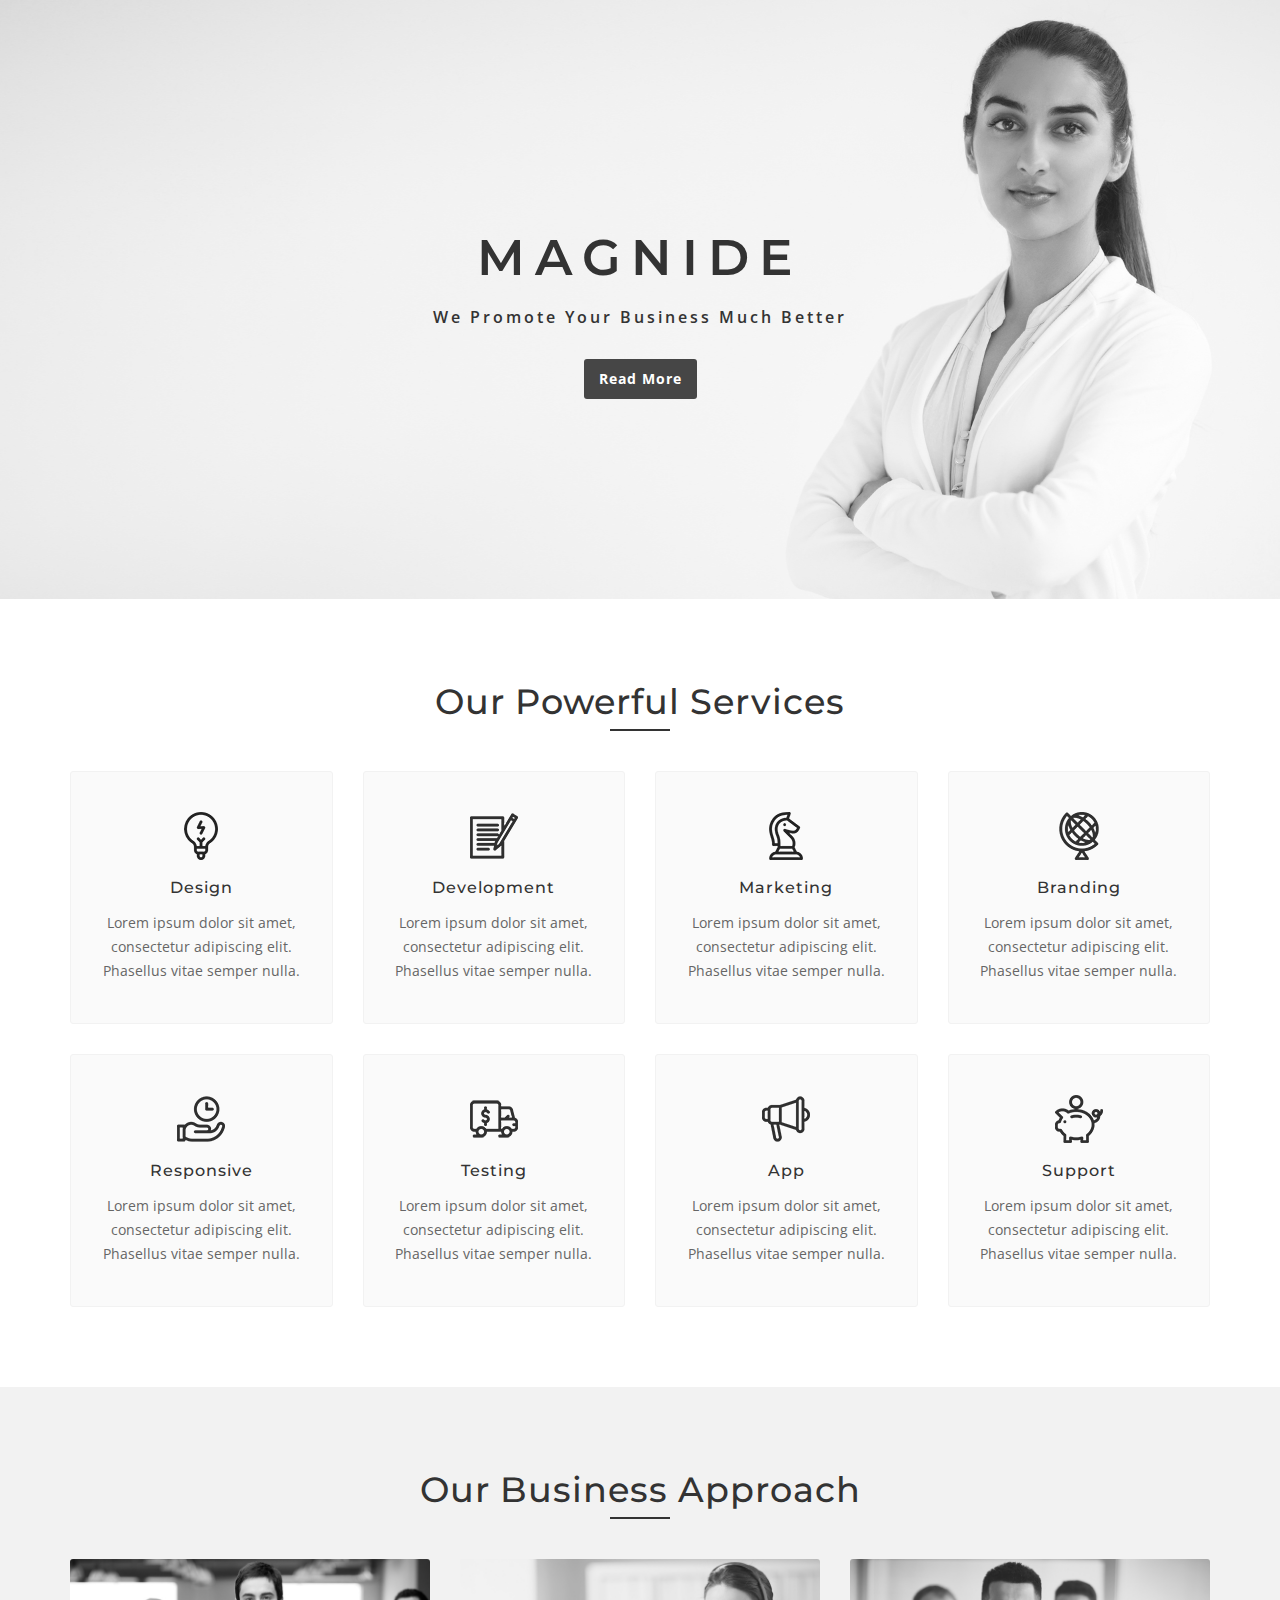
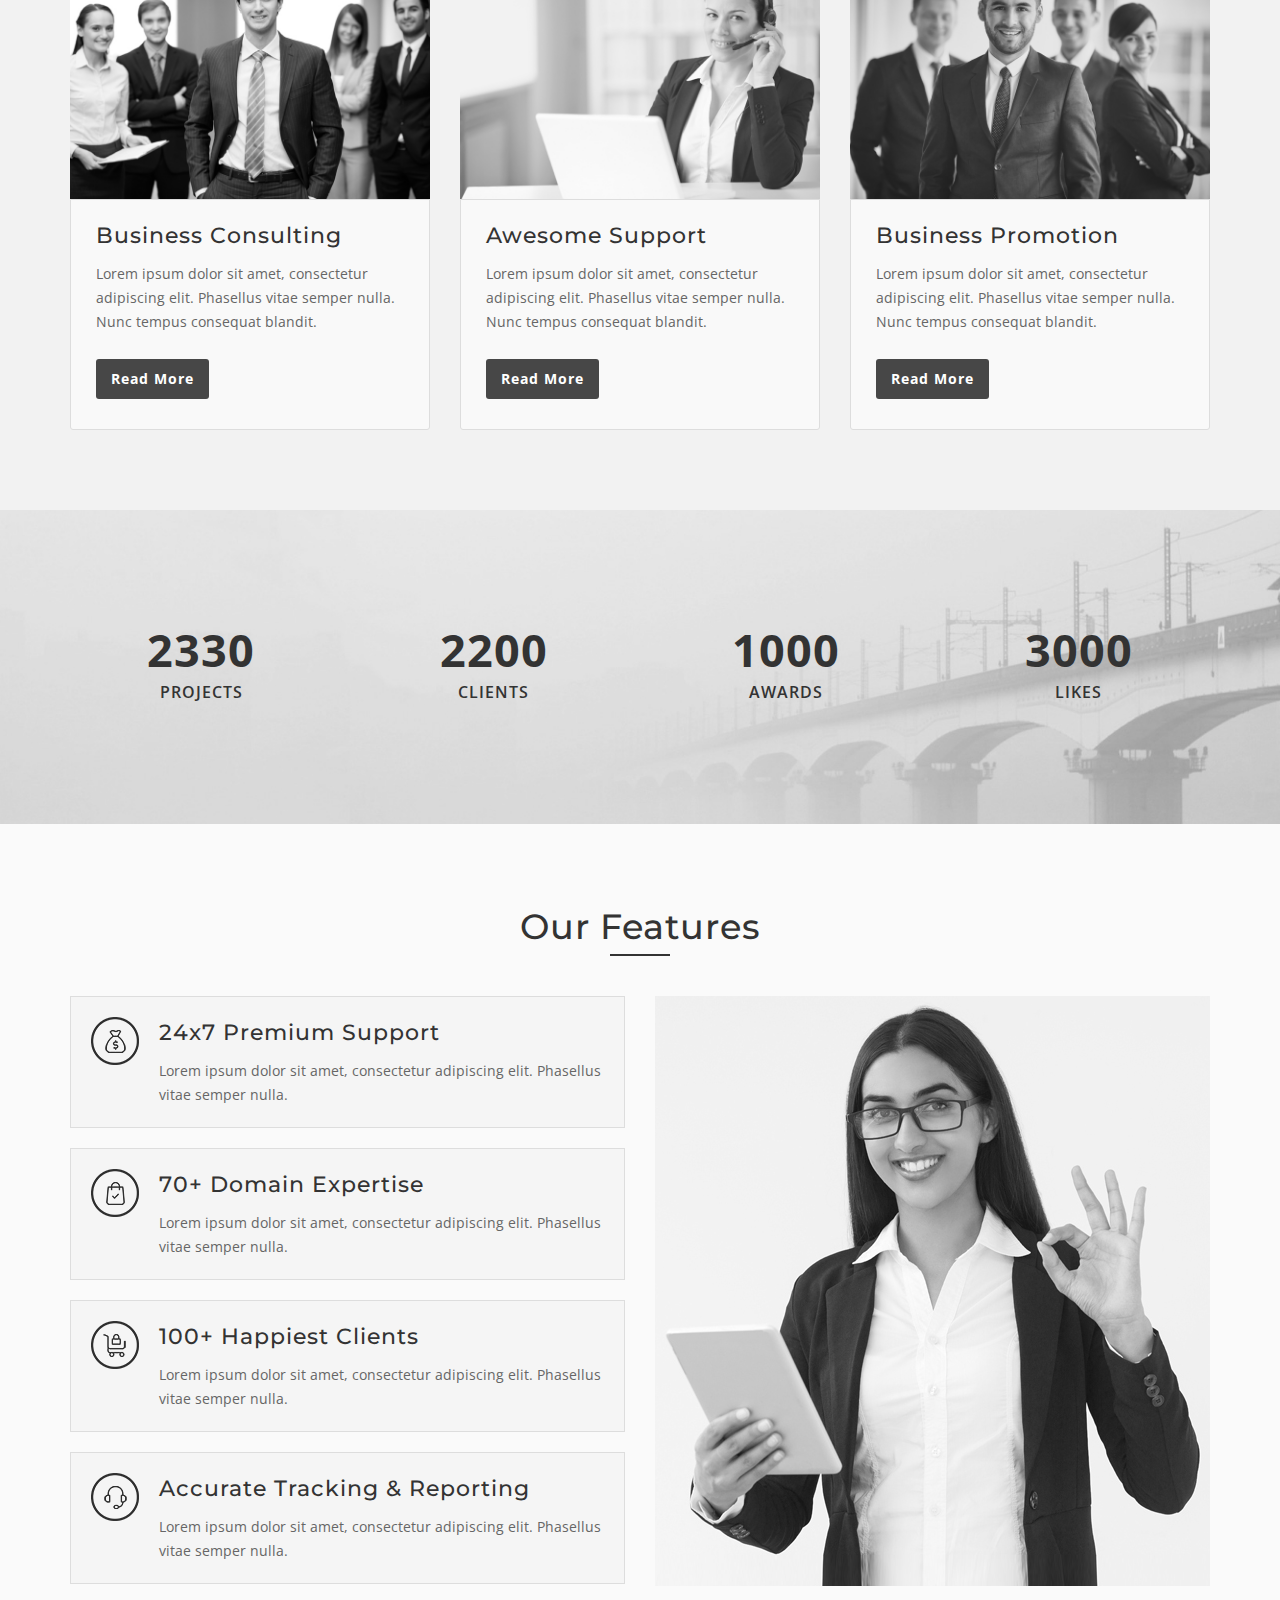
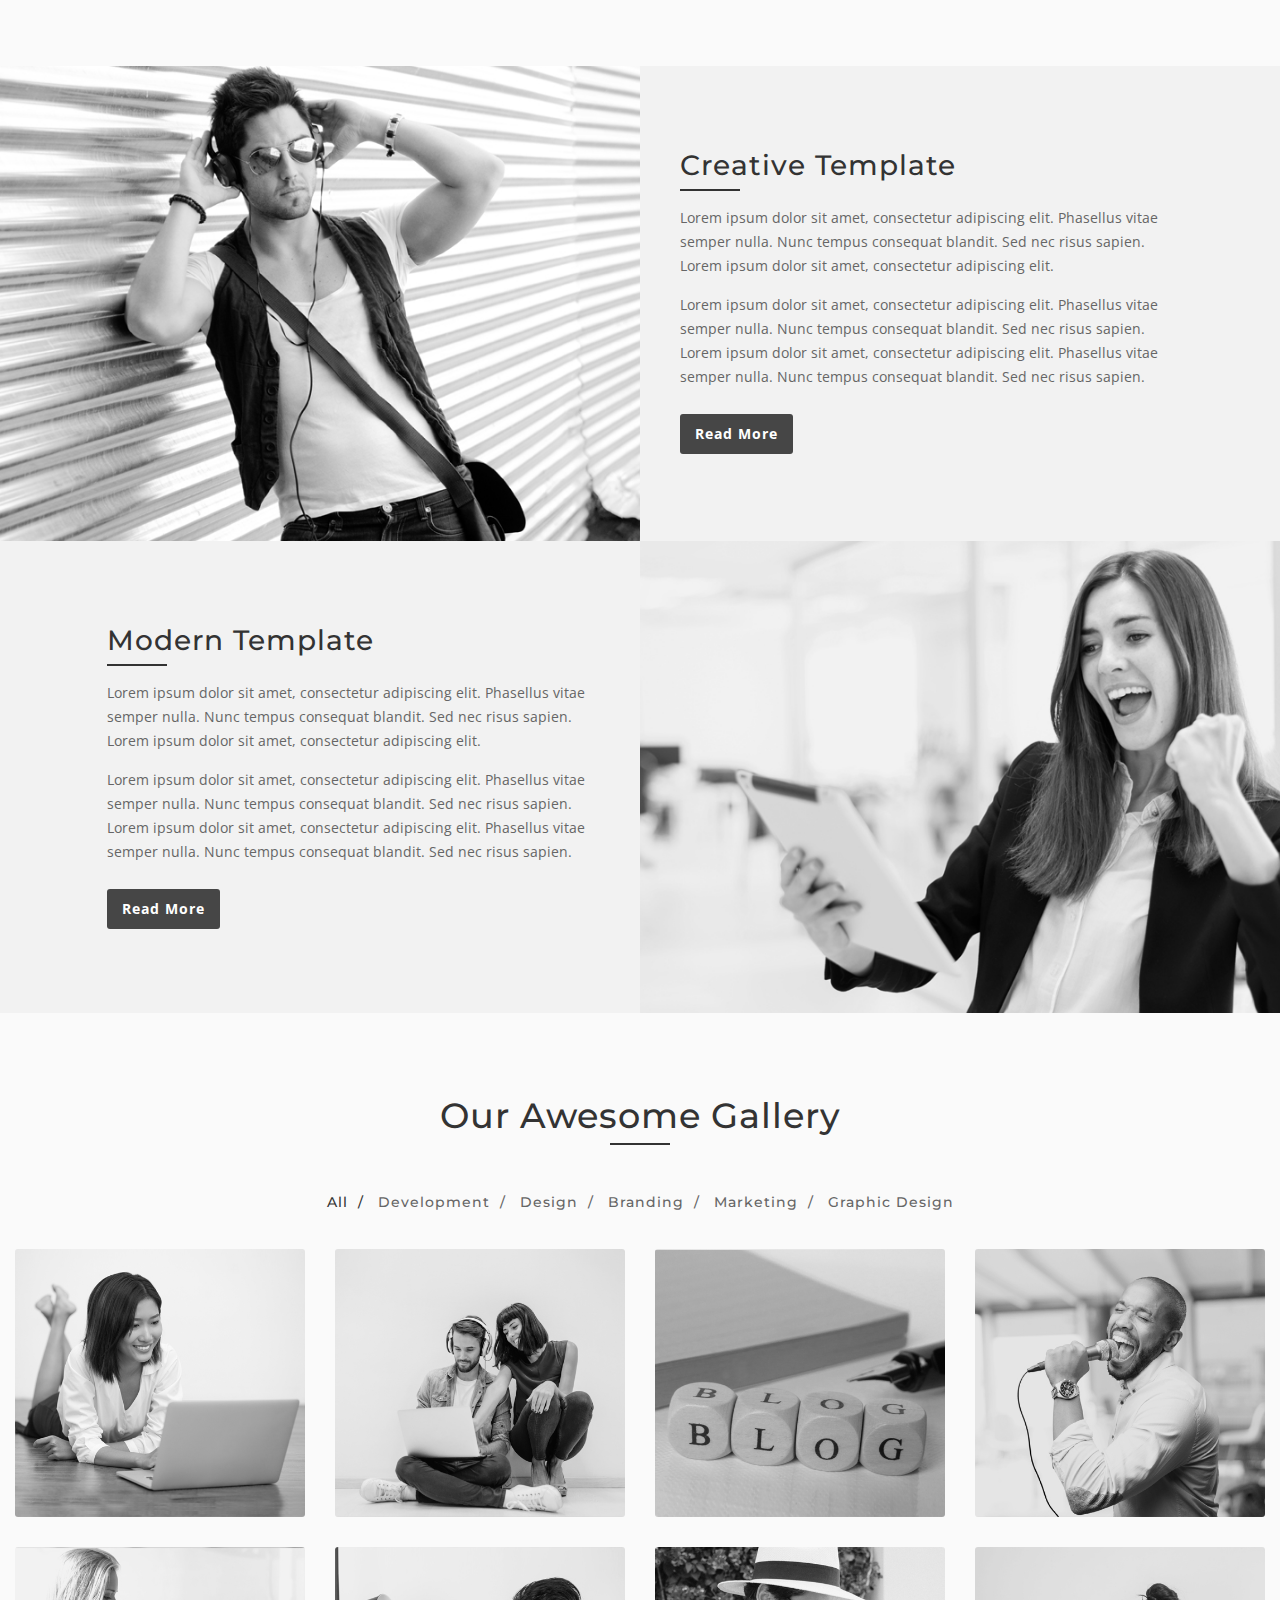
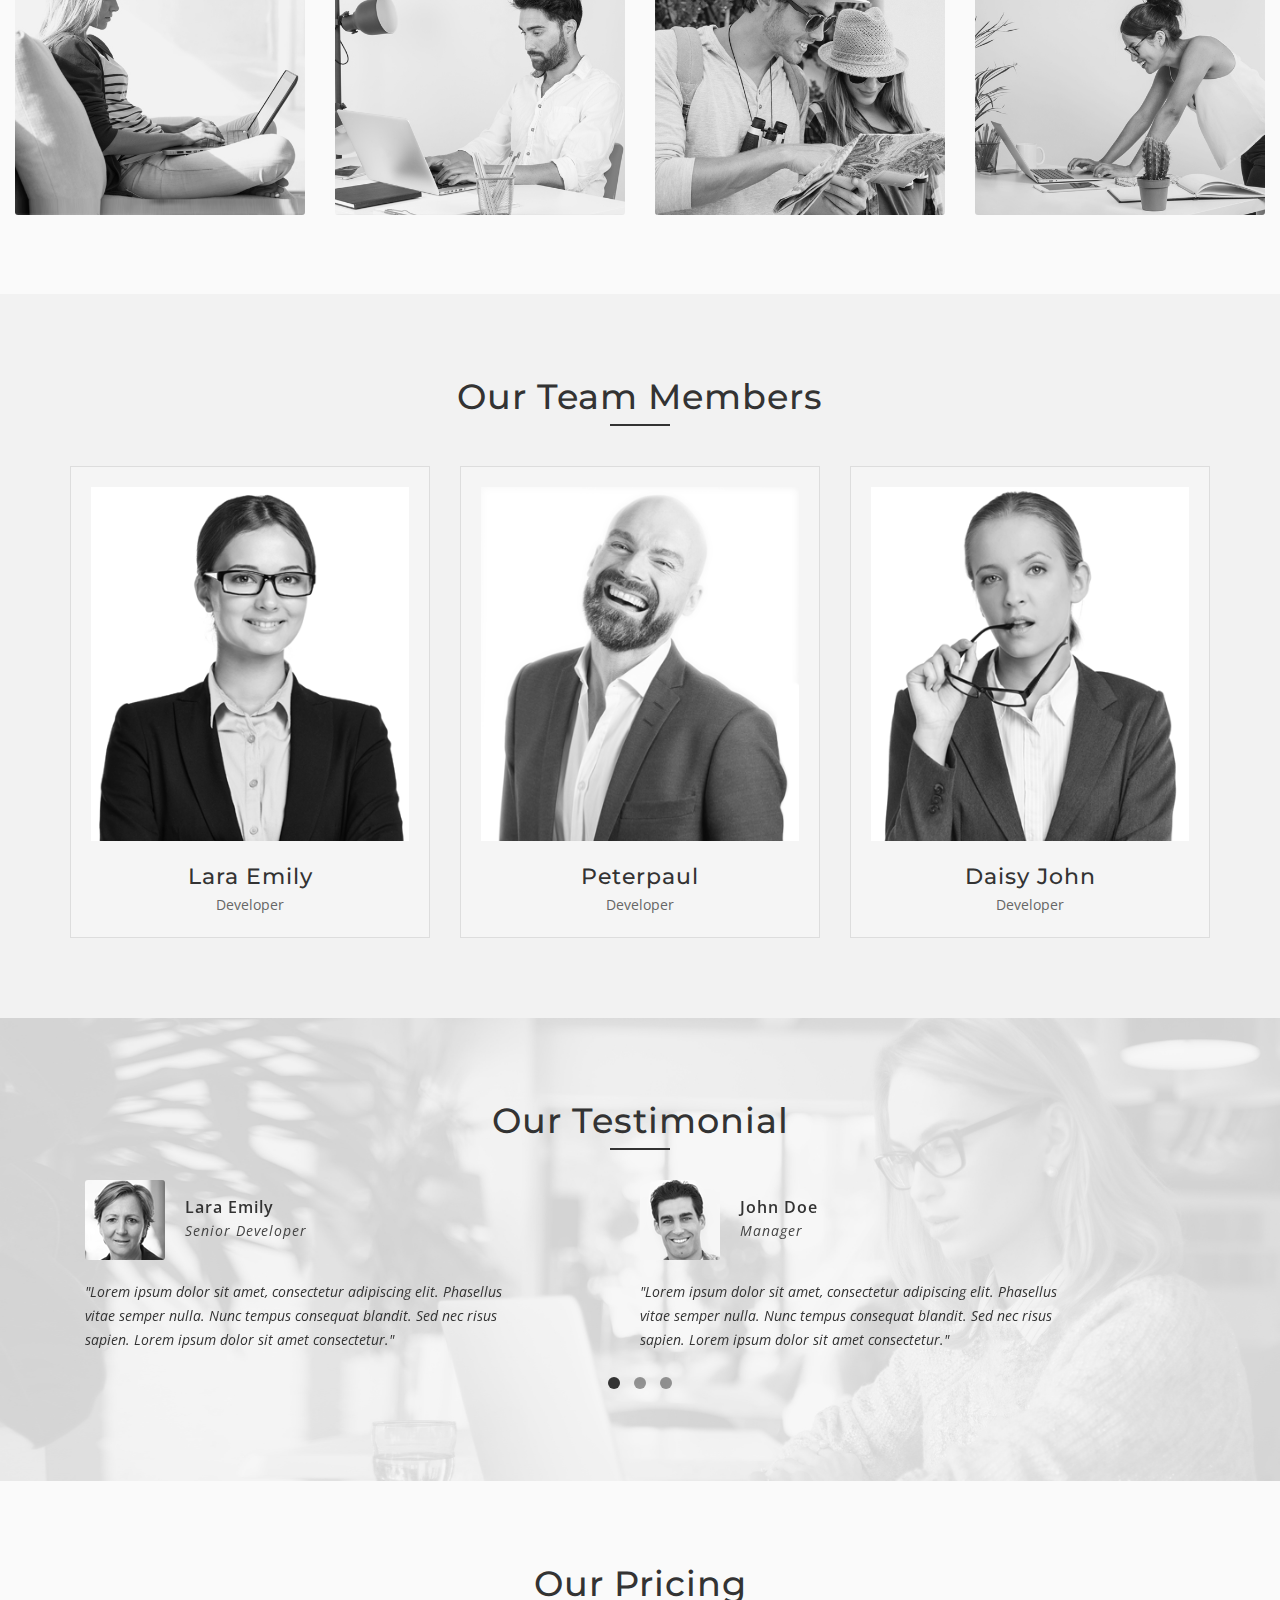
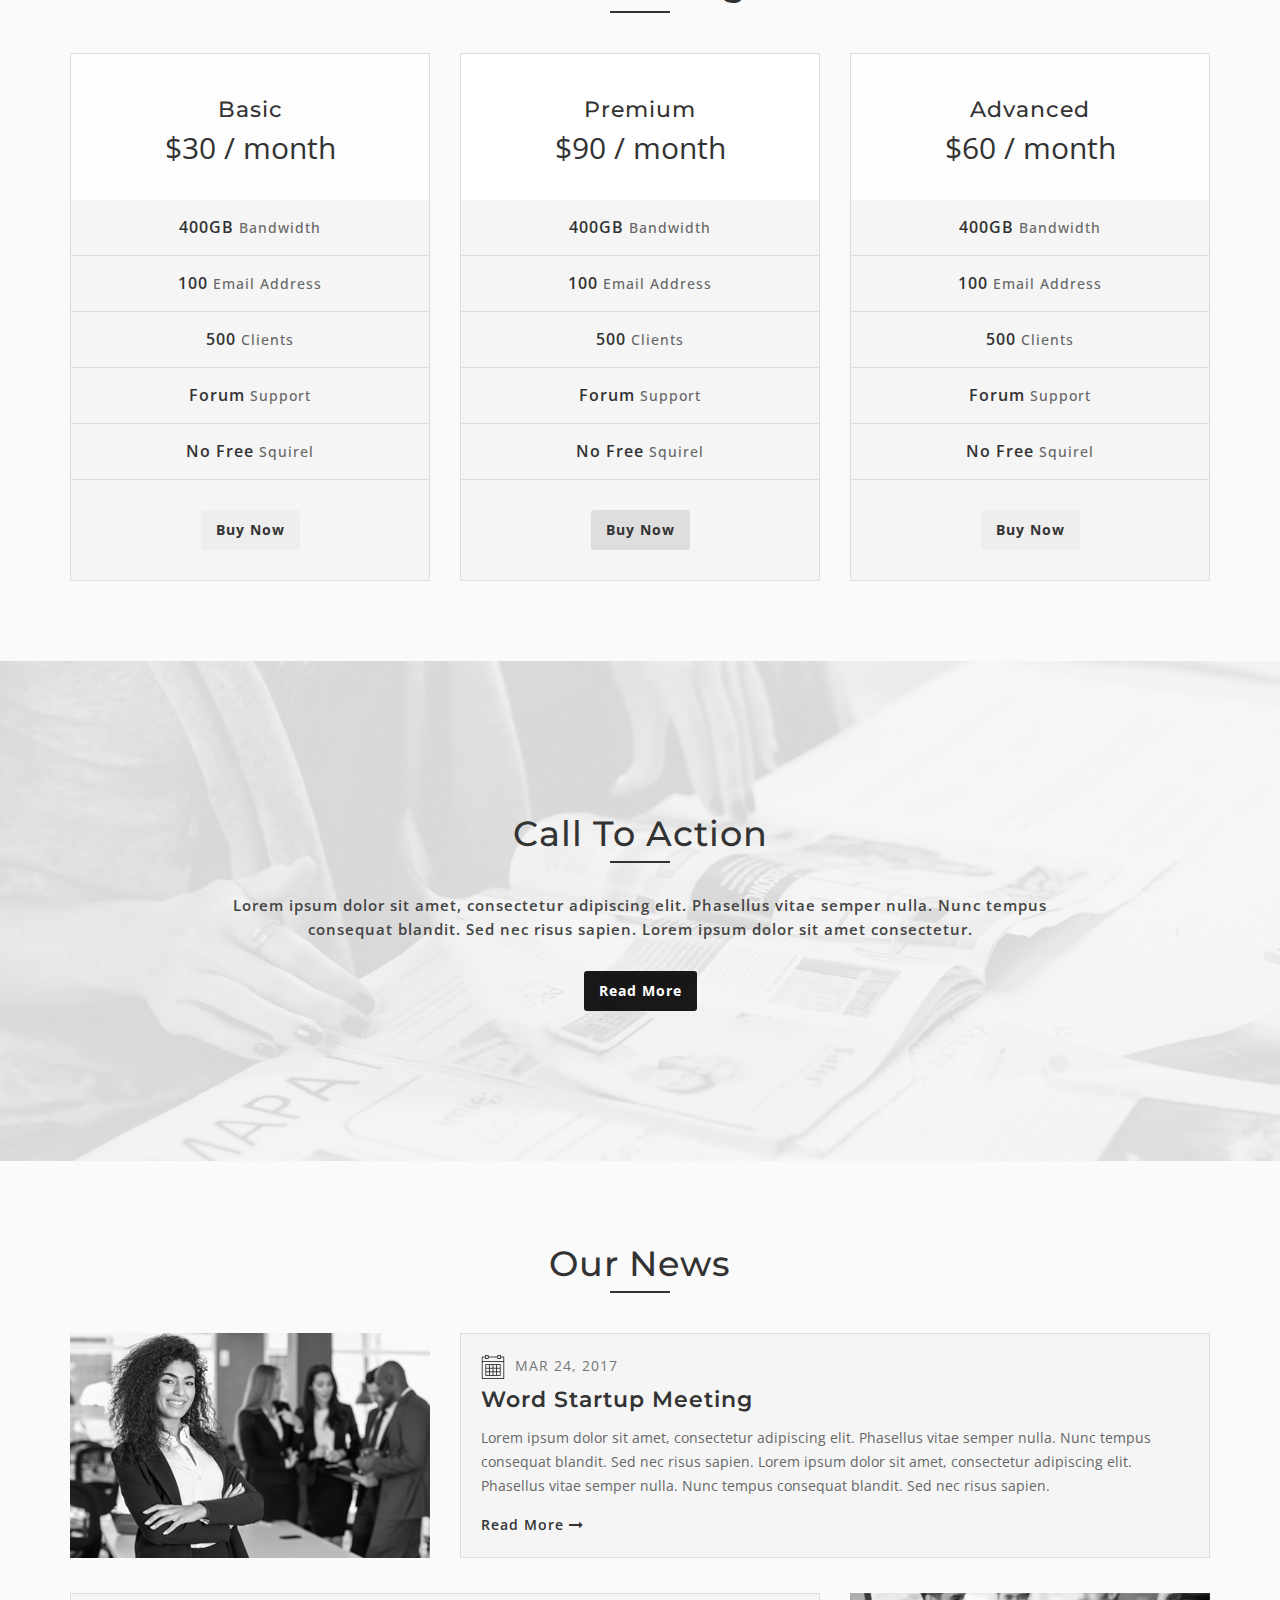
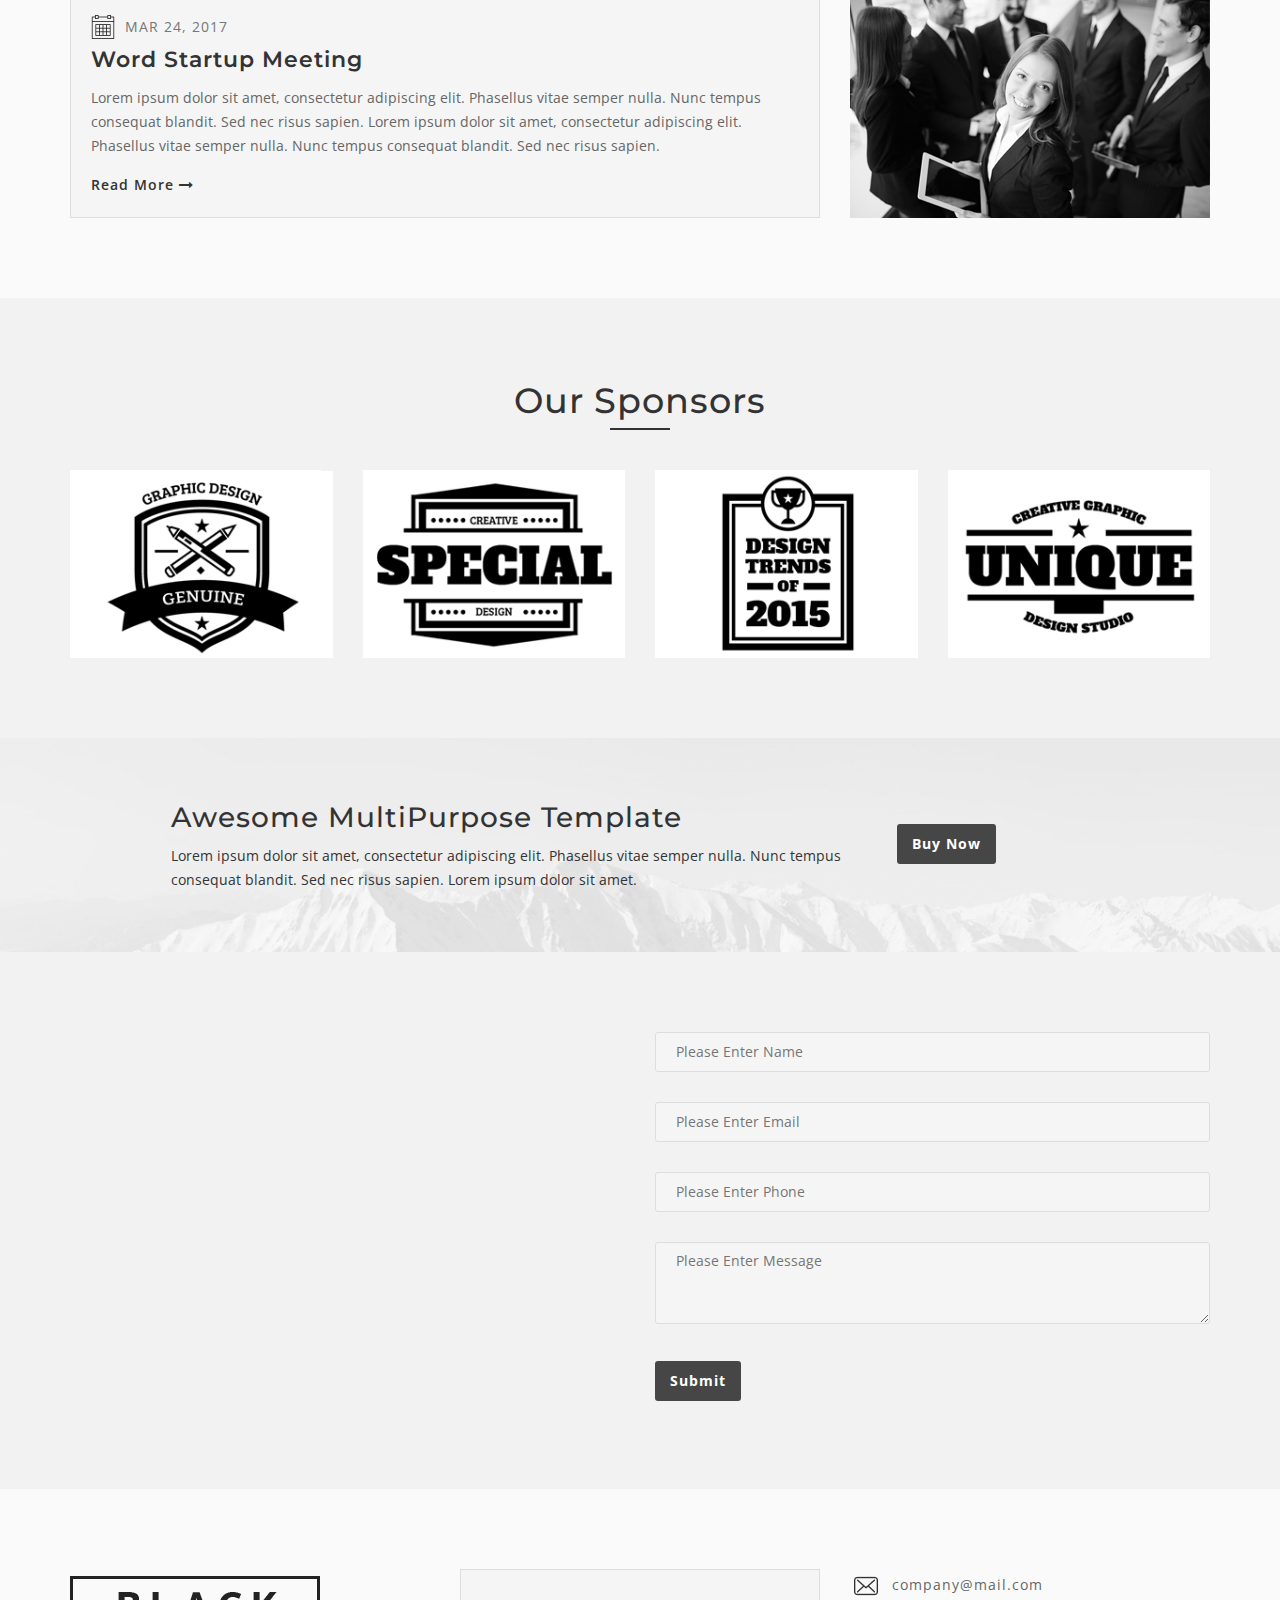
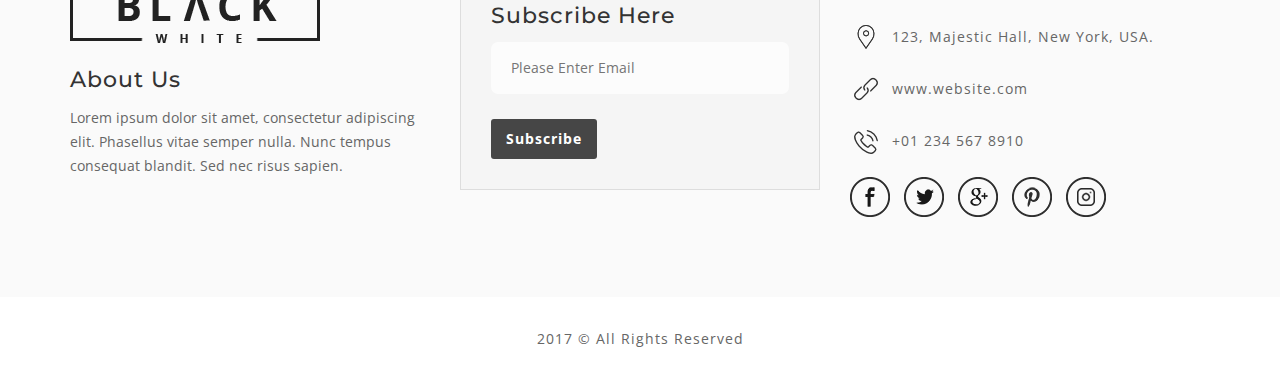
==== commit bc80e5a3: "Update index.html" ====
--- a/index.html
+++ b/index.html
@@ -29,7 +29,7 @@
 			<nav class="topbar navbar navbar-default navbar-fixed-top clearfix" id="top-nav">
 				<div class="container">
 					<div class="logo-image">
-						<a href="#"><img src="images/150x50.png" alt="150x50" /></a>
+						<a href="#"><img src="images/logo.png" alt="150x50" width="150" /></a>
 					</div>
 					<div class="navbar-right nav">
 						<div class="navbar-header">
@@ -82,7 +82,7 @@
 			<div class="header-bgimage-1 bgimage-property clearfix" id="home">
 				<div class="container">
 					<div class="col-sm-12 header-div-1 header-padding text-center">						
-						<h1>Black White </h1>
+						<h1>MAGNIDE </h1>
 						<p class="second-para">We Promote Your Business Much Better </p>
 						<div class="header-btn">
 							<a href="#" class="btn btn-1">Read More</a>
@@ -1067,4 +1067,4 @@
 		<script type="text/javascript" src="js/custom/custom.js"></script>	
 	</body>
 
-</html>+</html>
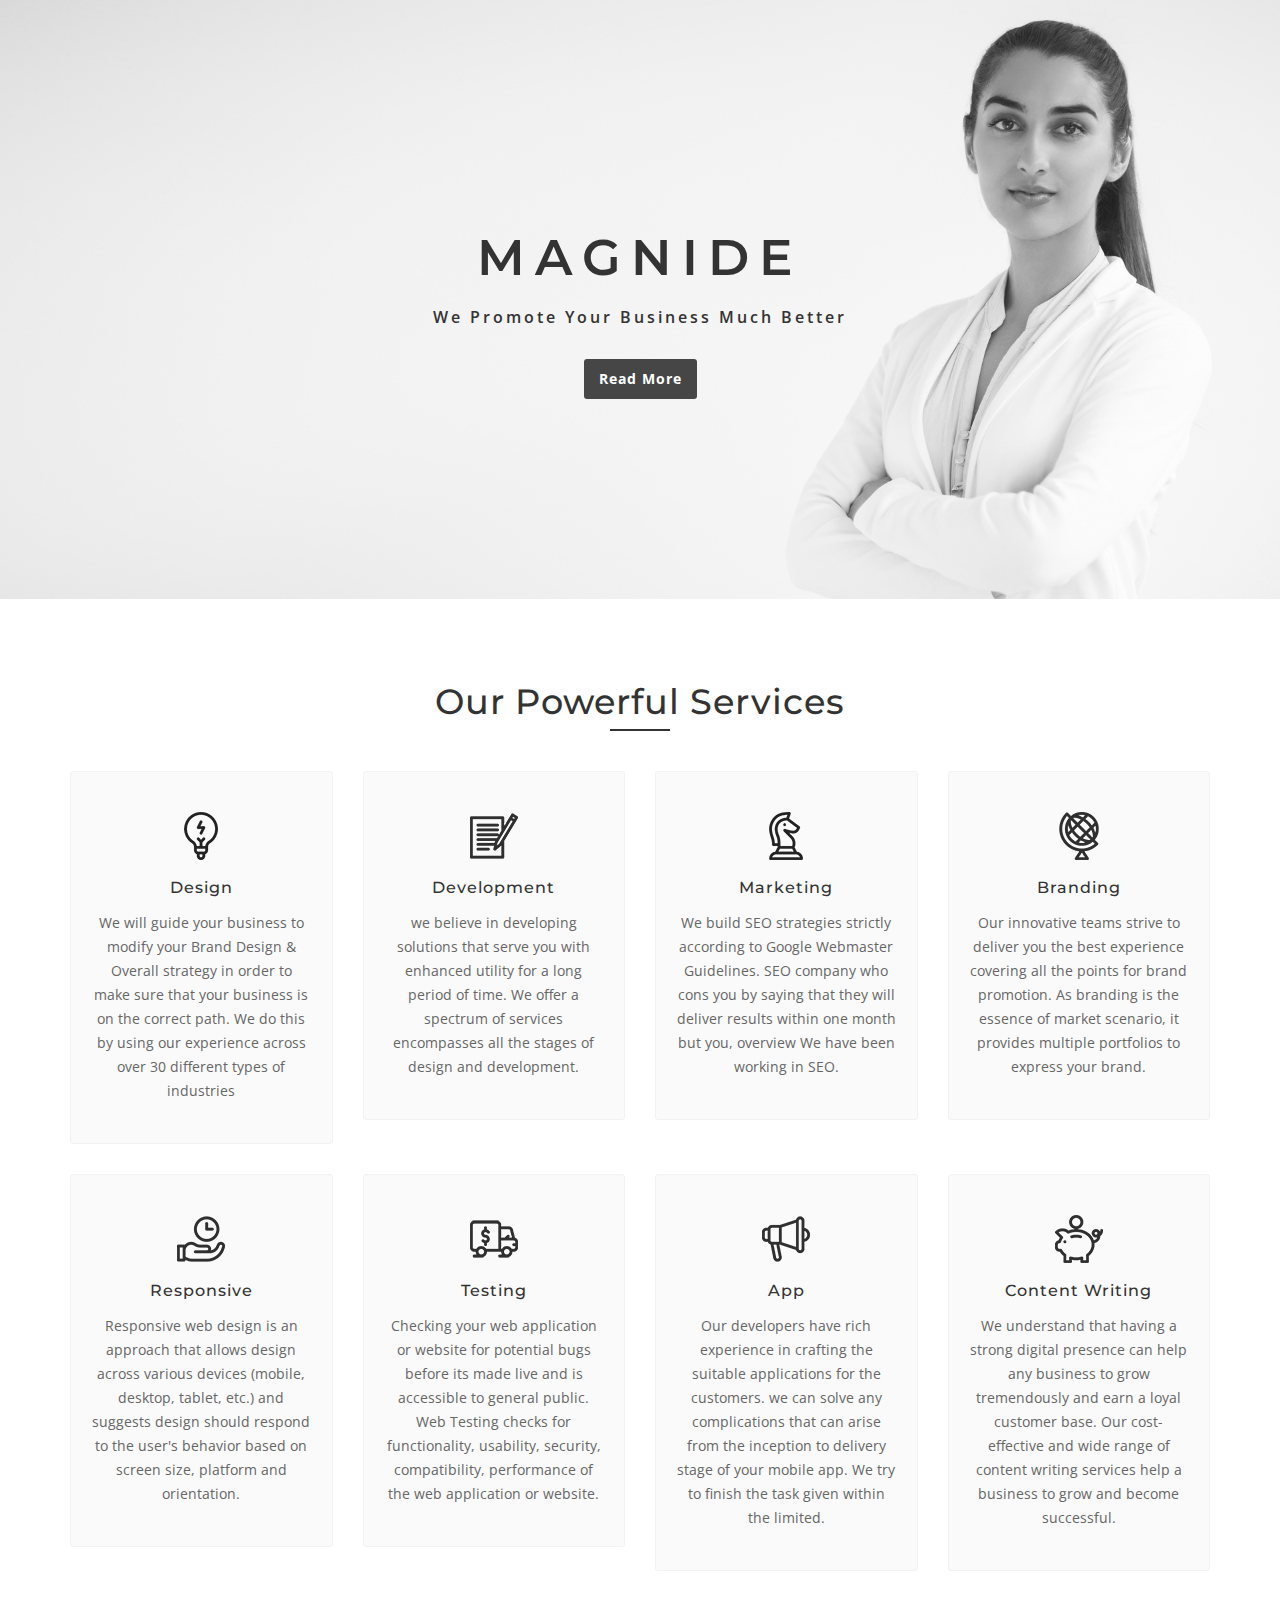
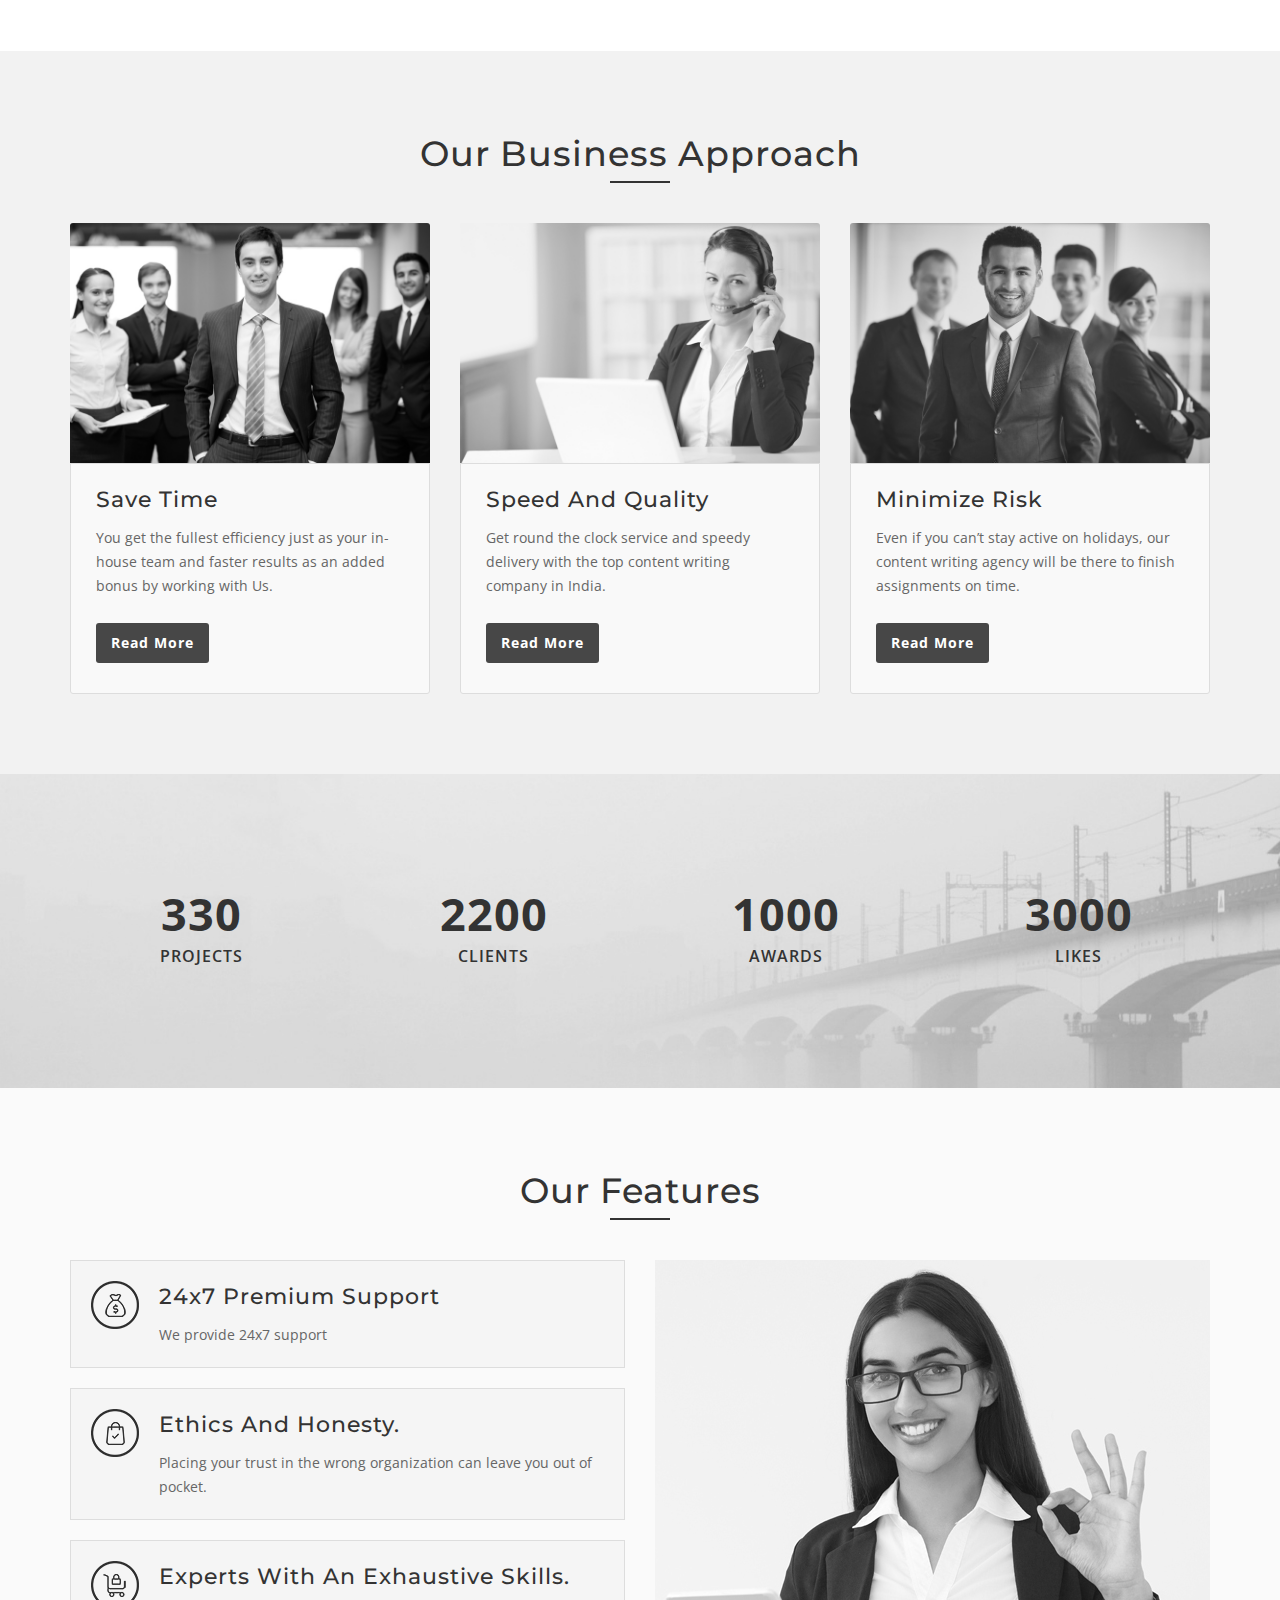
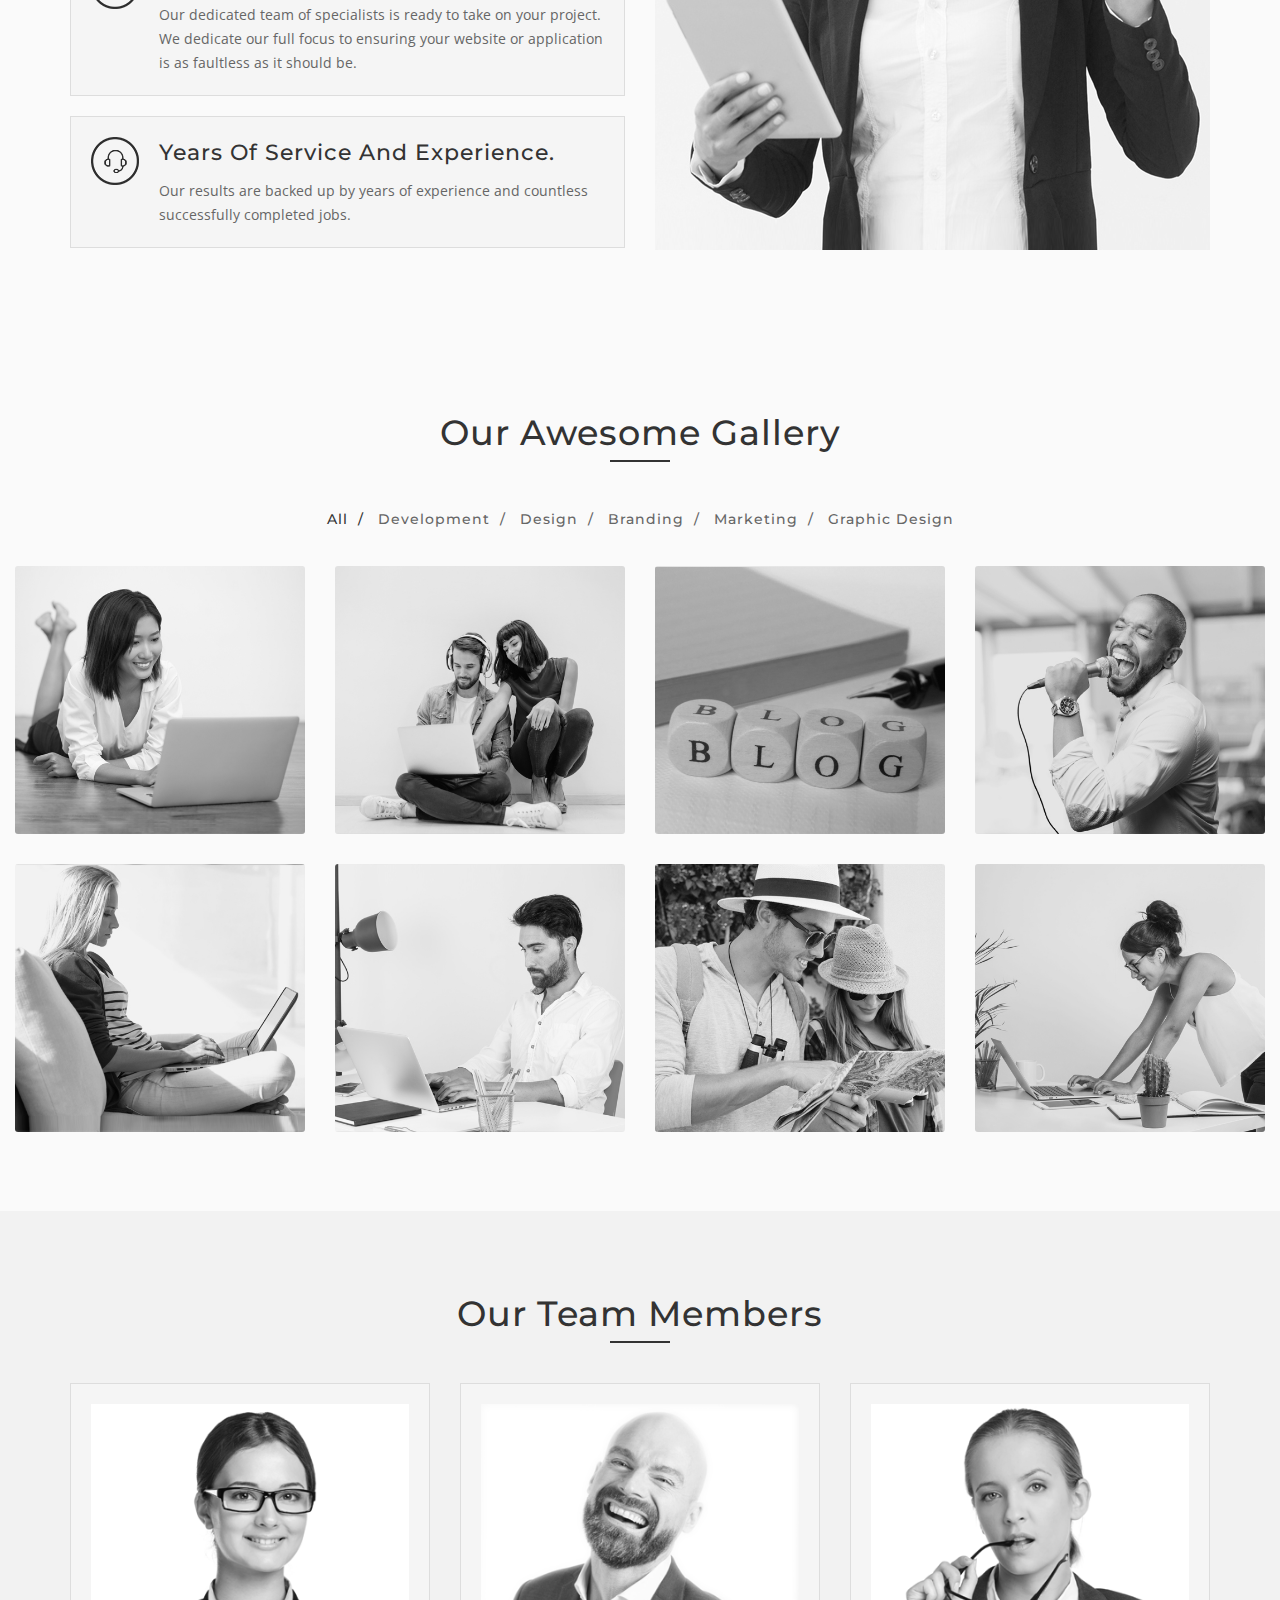
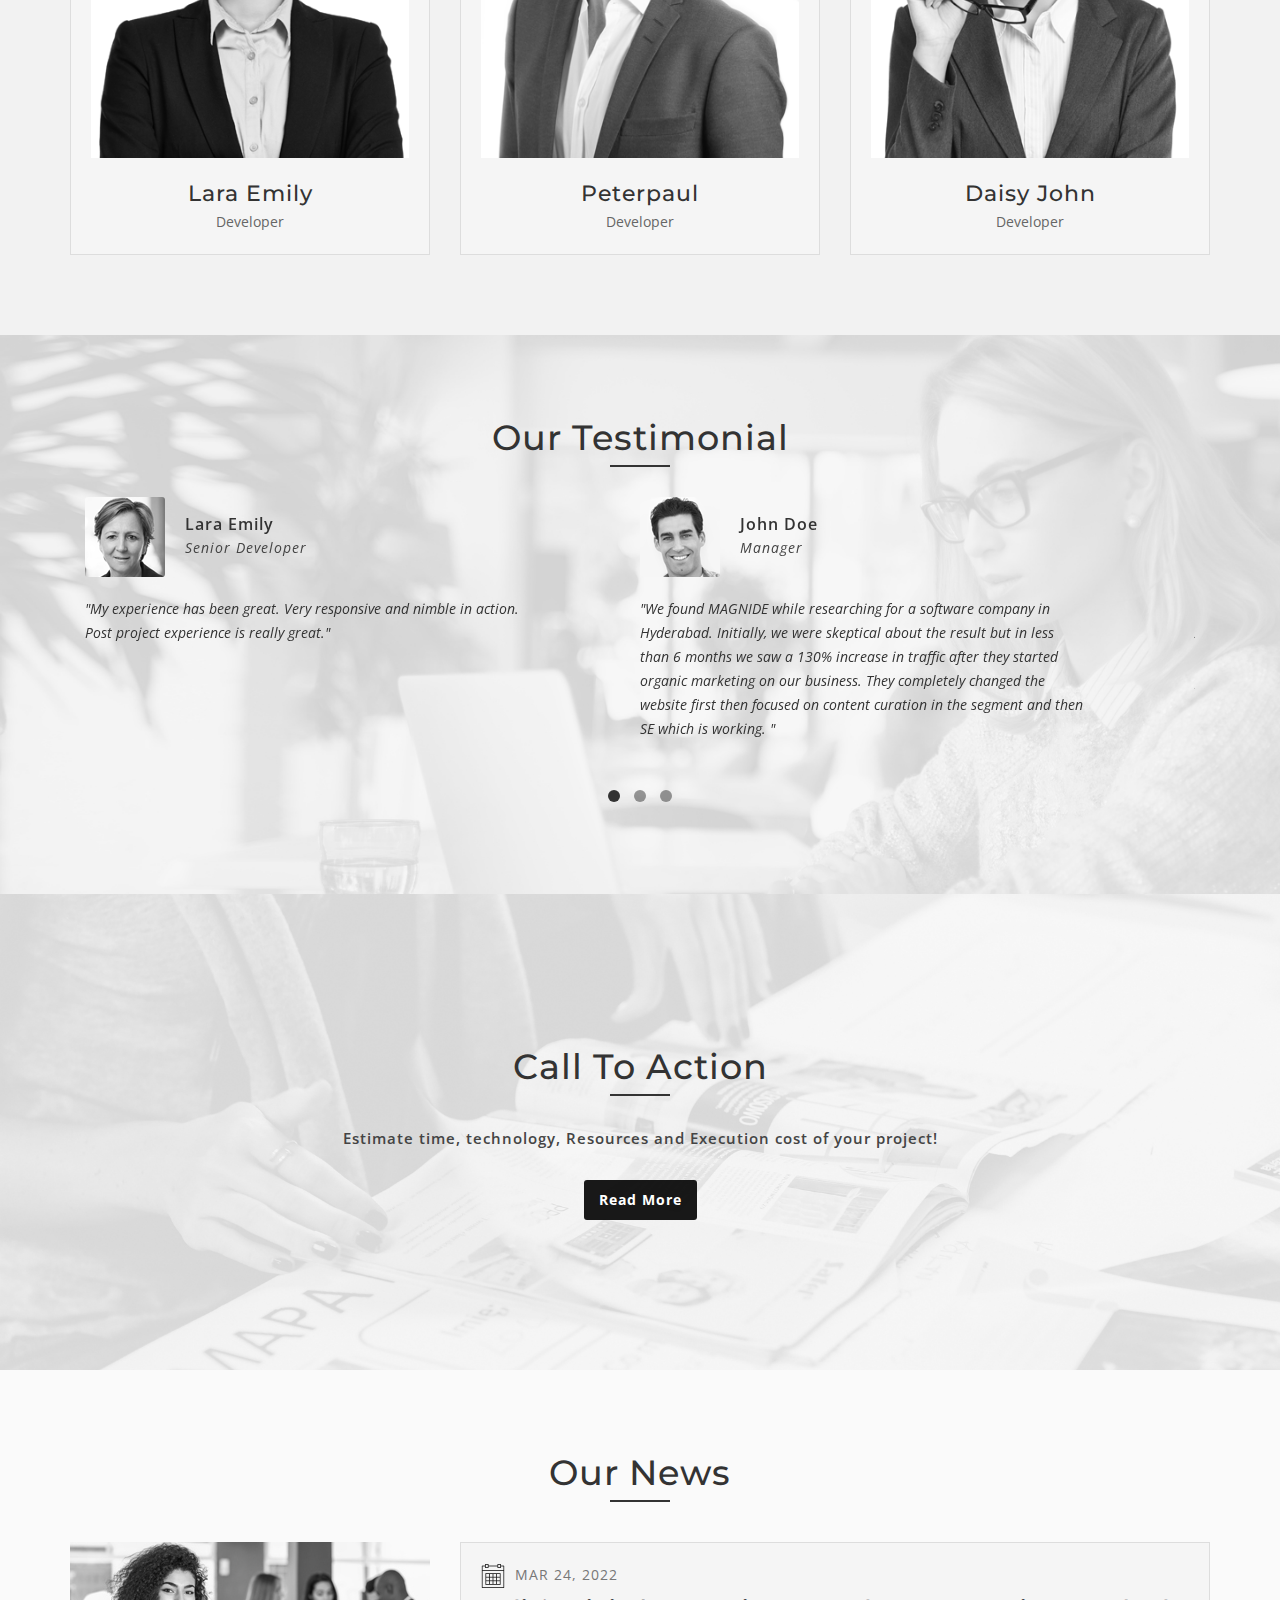
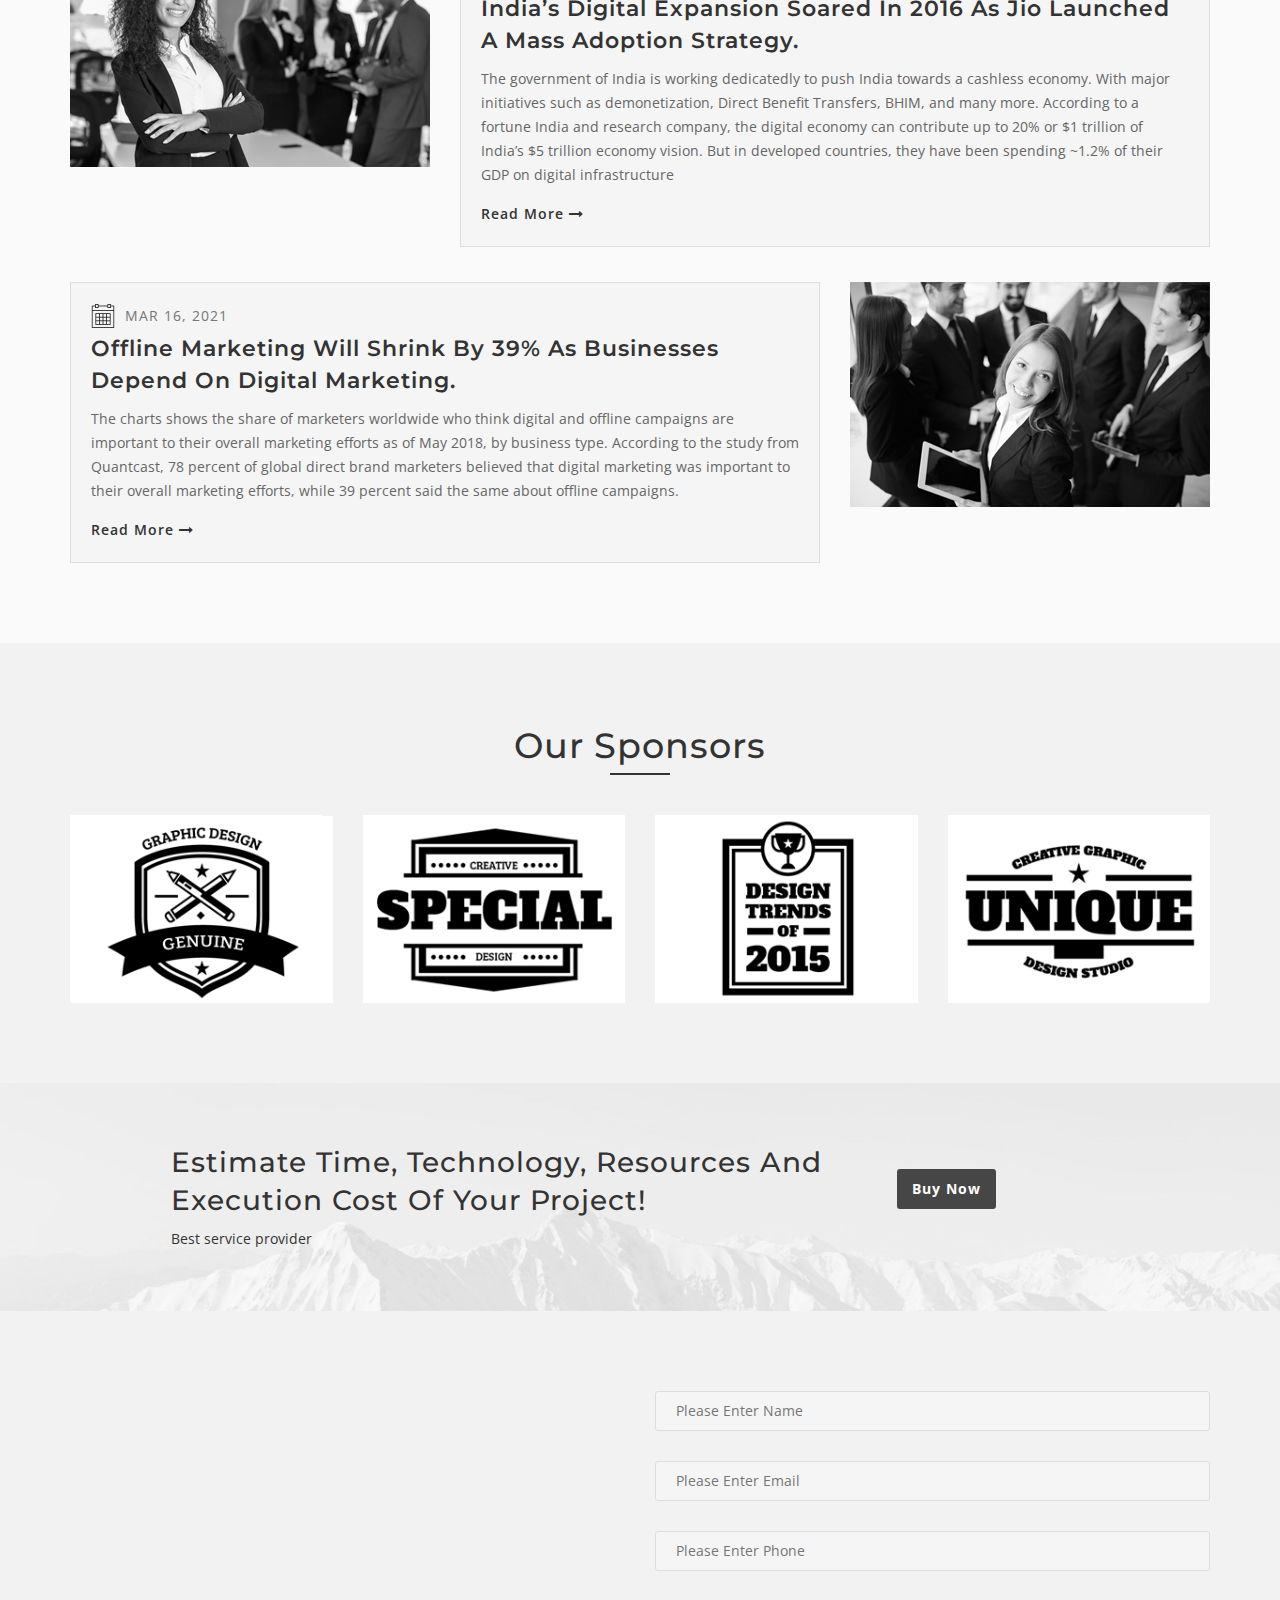
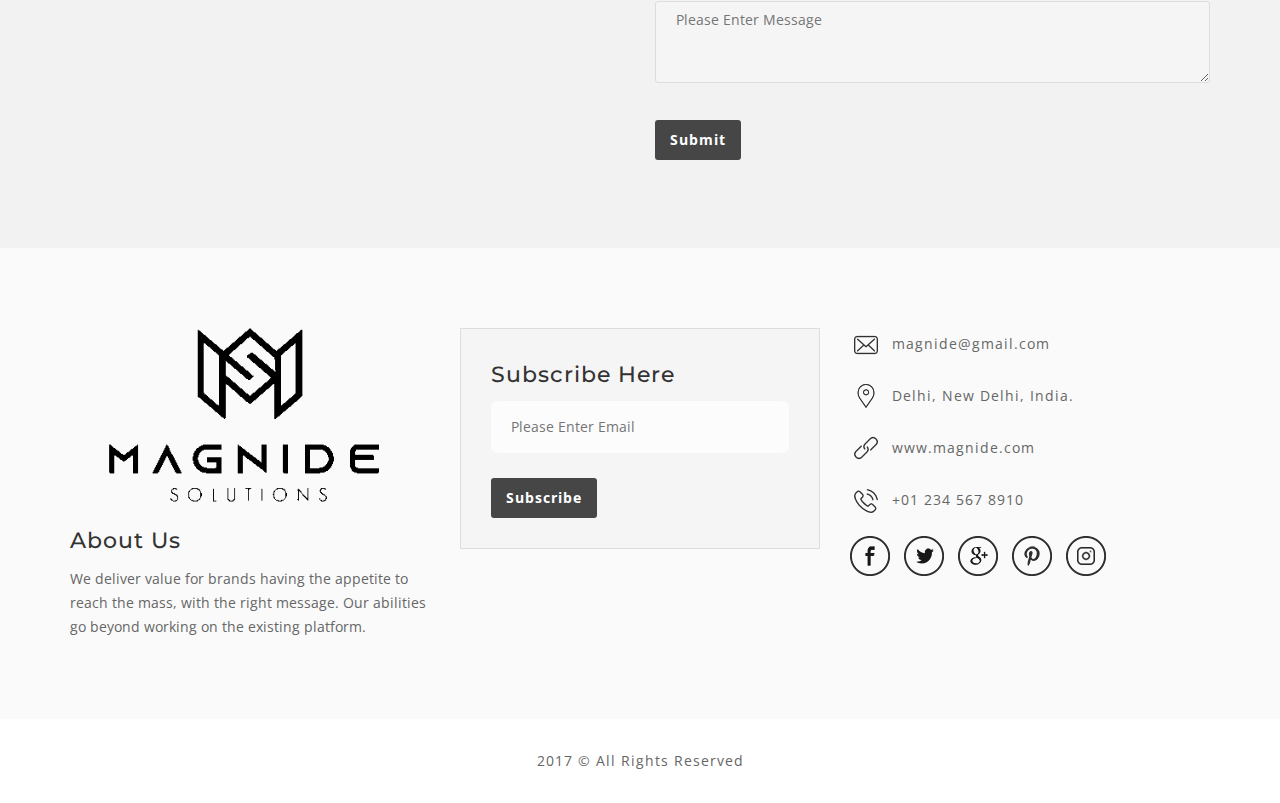
==== commit bb444ee3: "Update index.html" ====
--- a/index.html
+++ b/index.html
@@ -1,1024 +1,909 @@
 <!doctype html>
 <html lang="en">
-	
+
 <head>
-		<meta charset="utf-8">
-		<meta http-equiv="X-UA-Compatible" content="IE=edge">
-		<meta name="viewport" content="width=device-width, initial-scale=1">
-		<title>Black White</title>
-		<!-- FAVICON LINK -->
-		<link rel="shortcut icon" href="images/favicon.html" type="image/x-icon">
-		<!-- STYLESHEETS -->
-		<!-- BOOTSTRAP CSS -->
-		<link rel="stylesheet" type="text/css" href="css/vendor/bootstrap.min.css">
-		<link rel="stylesheet" type="text/css" href="css/vendor/bootstrap-theme.min.css">
-		<!-- FONT AWESOME -->
-		<link rel="stylesheet" type="text/css" href="css/vendor/font-awesome/css/font-awesome.min.css" />		
-		<!-- MAGNIFIC LIGHT BOX -->
-		<link rel="stylesheet" type="text/css" href="css/vendor/magnific/magnific-popup.css">
-		<!-- CAROUSEL STYLE LINK -->
-		<link rel="stylesheet" type="text/css" href="css/vendor/owl-carousel/owl.carousel.css">
-		<link rel="stylesheet" type="text/css" href="css/vendor/owl-carousel/owl.theme.css">
-		<link rel="stylesheet" type="text/css" href="css/vendor/owl-carousel/carousel.css">
-		<!-- CUSTOM CSS -->
-		<link rel="stylesheet" type="text/css" href="css/custom/style.css">
-	</head>
-	<body data-spy="scroll" data-target=".navbar-fixed-top" data-offset="100" >
-		<!--================================= NAVIGATION START ==========================================-->
-		<header>
-			<nav class="topbar navbar navbar-default navbar-fixed-top clearfix" id="top-nav">
-				<div class="container">
-					<div class="logo-image">
-						<a href="#"><img src="images/logo.png" alt="150x50" width="150" /></a>
-					</div>
-					<div class="navbar-right nav">
-						<div class="navbar-header">
-							<button type="button" class="navbar-toggle collapsed" data-toggle="collapse" data-target="#bs-example-navbar-collapse-1" aria-expanded="false">
+	<meta charset="utf-8">
+	<meta http-equiv="X-UA-Compatible" content="IE=edge">
+	<meta name="viewport" content="width=device-width, initial-scale=1">
+	<title>Magnide Solutions</title>
+	<!-- FAVICON LINK -->
+	<link rel="shortcut icon" href="images/favicon.html" type="image/x-icon">
+	<!-- STYLESHEETS -->
+	<!-- BOOTSTRAP CSS -->
+	<link rel="stylesheet" type="text/css" href="css/vendor/bootstrap.min.css">
+	<link rel="stylesheet" type="text/css" href="css/vendor/bootstrap-theme.min.css">
+	<!-- FONT AWESOME -->
+	<link rel="stylesheet" type="text/css" href="css/vendor/font-awesome/css/font-awesome.min.css" />
+	<!-- MAGNIFIC LIGHT BOX -->
+	<link rel="stylesheet" type="text/css" href="css/vendor/magnific/magnific-popup.css">
+	<!-- CAROUSEL STYLE LINK -->
+	<link rel="stylesheet" type="text/css" href="css/vendor/owl-carousel/owl.carousel.css">
+	<link rel="stylesheet" type="text/css" href="css/vendor/owl-carousel/owl.theme.css">
+	<link rel="stylesheet" type="text/css" href="css/vendor/owl-carousel/carousel.css">
+	<!-- CUSTOM CSS -->
+	<link rel="stylesheet" type="text/css" href="css/custom/style.css">
+</head>
+
+<body data-spy="scroll" data-target=".navbar-fixed-top" data-offset="100">
+	<!--================================= NAVIGATION START ==========================================-->
+	<header>
+		<nav class="topbar navbar navbar-default navbar-fixed-top clearfix" id="top-nav">
+			<div class="container">
+				<div class="logo-image">
+					<a href="#"><img src="images/logo.png" alt="150x50" width="150" /></a>
+				</div>
+				<div class="navbar-right nav">
+					<div class="navbar-header">
+						<button type="button" class="navbar-toggle collapsed" data-toggle="collapse"
+							data-target="#bs-example-navbar-collapse-1" aria-expanded="false">
 							<span class="sr-only">Toggle navigation</span>
 							<span class="icon-bar"></span>
 							<span class="icon-bar"></span>
 							<span class="icon-bar"></span>
-							</button>					
-						</div>
-						<div class="collapse navbar-collapse" id="bs-example-navbar-collapse-1">
-							<div class="collapse navbar-collapse" >
-								<ul class="nav navbar-nav" id="menu_1" >
-									<li class="menu">
-										<a href="#home" class="pagescroll">
+						</button>
+					</div>
+					<div class="collapse navbar-collapse" id="bs-example-navbar-collapse-1">
+						<div class="collapse navbar-collapse">
+							<ul class="nav navbar-nav" id="menu_1">
+								<li class="menu">
+									<a href="#home" class="pagescroll">
 										Home
-										</a>
-									</li>
-									<li class="menu">
-										<a href="#services" class="pagescroll">
+									</a>
+								</li>
+								<li class="menu">
+									<a href="#services" class="pagescroll">
 										Services
-										</a>
-									</li>
-									<li class="menu">
-										<a href="#testimonial" class="pagescroll">
+									</a>
+								</li>
+								<li class="menu">
+									<a href="#testimonial" class="pagescroll">
 										Testimonial
-										</a>
-									</li>
-									<li class="menu">
-										<a href="#news" class="pagescroll">
+									</a>
+								</li>
+								<li class="menu">
+									<a href="#news" class="pagescroll">
 										News
-										</a>
-									</li>
-									<li class="menu">
-										<a href="#contact" class="pagescroll">
+									</a>
+								</li>
+								<li class="menu">
+									<a href="#contact" class="pagescroll">
 										Contact
-										</a>
-									</li>
-								</ul>
-							</div>
-						</div>
-					</div>
-					<!-- /.navbar-collapse -->
-				</div>
-			</nav>
-		</header>
-		<!--================================= NAVIGATION END ==========================================-->		
-		<!--=================================  HEADER-1 START ==========================================-->		
-		<header>
-			<div class="header-bgimage-1 bgimage-property clearfix" id="home">
-				<div class="container">
-					<div class="col-sm-12 header-div-1 header-padding text-center">						
-						<h1>MAGNIDE </h1>
-						<p class="second-para">We Promote Your Business Much Better </p>
-						<div class="header-btn">
+									</a>
+								</li>
+							</ul>
+						</div>
+					</div>
+				</div>
+				<!-- /.navbar-collapse -->
+			</div>
+		</nav>
+	</header>
+	<!--================================= NAVIGATION END ==========================================-->
+	<!--=================================  HEADER-1 START ==========================================-->
+	<header>
+		<div class="header-bgimage-1 bgimage-property clearfix" id="home">
+			<div class="container">
+				<div class="col-sm-12 header-div-1 header-padding text-center">
+					<h1>MAGNIDE </h1>
+					<p class="second-para">We Promote Your Business Much Better </p>
+					<div class="header-btn">
+						<a href="#" class="btn btn-1">Read More</a>
+					</div>
+				</div>
+			</div>
+		</div>
+	</header>
+	<!--================================= HEADER-1 ENDS ============================================-->
+
+	<!--================================= SERVICE-1 START ==========================================-->
+	<section class="section-padding bgimage-property" id="services">
+		<div class="container">
+			<div class="heading-div-1 text-center">
+				<h2>Our Powerful Services</h2>
+				<div class="underline"></div>
+			</div>
+
+			<div class="row services-row">
+				<div class="col-xs-6 col-sm-6 col-md-3 text-center services-space-2 services-space-3 onecolumn-res">
+					<div class="services-div">
+						<img src="images/48x48x1.png" alt="48x48x1" class="image-bottom-space1" />
+						<h5><a href="#">Design</a></h5>
+						<p class="content-top-space1">We will guide your business to modify your Brand
+							Design & Overall strategy in order to make sure that your business is on the correct path.
+							We do this by using our experience across over 30 different types of industries</p>
+					</div>
+				</div>
+				<div class="col-xs-6 col-sm-6 col-md-3 text-center services-space-2 services-space-3 onecolumn-res">
+					<div class="services-div">
+						<img src="images/48x48x2.png" alt="48x48x2" class="image-bottom-space1" />
+						<h5><a href="#">Development</a></h5>
+						<p class="content-top-space1">we believe in developing solutions that serve you with enhanced
+							utility for a long period of time. We offer a spectrum of services encompasses all the
+							stages of design and development.</p>
+					</div>
+				</div>
+				<div class="col-xs-6 col-sm-6 col-md-3 text-center services-space-1 services-space-2 onecolumn-res">
+					<div class="services-div">
+						<img src="images/48x48x3.png" alt="48x48x3" class="image-bottom-space1" />
+						<h5><a href="#">Marketing</a></h5>
+						<p class="content-top-space1">We build SEO strategies strictly according to Google Webmaster
+							Guidelines. SEO company who cons you by saying that they will deliver results within one
+							month but you, overview We have been working in SEO.</p>
+					</div>
+				</div>
+				<div class="col-xs-6 col-sm-6 col-md-3 text-center  services-space-1 services-space-2 onecolumn-res">
+					<div class="services-div">
+						<img src="images/48x48x4.png" alt="48x48x4" class="image-bottom-space1" />
+						<h5><a href="#">Branding</a></h5>
+						<p class="content-top-space1">Our innovative teams strive to deliver you the best experience
+							covering all the points for brand promotion. As branding is the
+							essence of market scenario, it provides multiple portfolios to express your brand.
+						</p>
+					</div>
+				</div>
+				<div
+					class="col-xs-6 col-sm-6 col-md-3 text-center services-space services-space-1 services-space-2 onecolumn-res">
+					<div class="services-div">
+						<img src="images/48x48x5.png" alt="48x48x5" class="image-bottom-space1" />
+						<h5><a href="#">Responsive</a></h5>
+						<p class="content-top-space1">Responsive web design is an approach that allows design across
+							various devices (mobile, desktop, tablet, etc.) and suggests design should respond to the
+							user's behavior based on screen size, platform and orientation.</p>
+					</div>
+				</div>
+				<div
+					class="col-xs-6 col-sm-6 col-md-3 text-center services-space services-space-1 services-space-2 onecolumn-res">
+					<div class="services-div">
+						<img src="images/48x48x6.png" alt="48x48x6" class="image-bottom-space1" />
+						<h5><a href="#">Testing</a></h5>
+						<p class="content-top-space1">Checking your web application or website for potential bugs before
+							its made live and is accessible to general public. Web Testing checks for functionality,
+							usability, security, compatibility, performance of the web application or website.</p>
+					</div>
+				</div>
+				<div class="col-xs-6 col-sm-6 col-md-3 text-center services-space services-space-2 onecolumn-res">
+					<div class="services-div">
+						<img src="images/48x48x7.png" alt="48x48x7" class="image-bottom-space1" />
+						<h5><a href="#">App</a></h5>
+						<p class="content-top-space1">Our developers have rich experience in crafting the suitable
+							applications for the customers. we can solve any complications that can arise from the
+							inception to delivery stage of your mobile app. We try to finish the task given within the
+							limited.</p>
+					</div>
+				</div>
+				<div class="col-xs-6 col-sm-6 col-md-3 text-center services-space onecolumn-res">
+					<div class="services-div">
+						<img src="images/48x48x8.png" alt="48x48x8" class="image-bottom-space1" />
+						<h5><a href="#">Content writing</a></h5>
+						<p class="content-top-space1">We understand that having a strong digital presence can help any
+							business to grow tremendously and earn a loyal customer base.
+							Our cost-effective and wide range of content writing services help a business to grow and
+							become successful.
+						</p>
+					</div>
+				</div>
+			</div>
+
+
+
+		</div>
+	</section>
+	<!--================================= SERVICE-1 ENDS ==========================================-->
+
+
+	<!--================================= THREE COLUMN START ==========================================-->
+	<section class="section-padding section-2-bg">
+		<div class="container">
+			<div class="heading-div-1 text-center">
+				<h2>Our Business Approach</h2>
+				<div class="underline"></div>
+			</div>
+			<div class="row">
+				<div class="col-sm-4 three-col section-space">
+					<div class="three-img">
+						<img src="images/750x500x1.jpg" alt="750x500x1" class="img-responsive" />
+					</div>
+					<div class="three-col-div">
+						<h4>Save time</h4>
+						<p class="content-top-space1">You get the fullest efficiency just as your in-house team and
+							faster results as an added bonus by working with Us.</p>
+						<div class="btn-top-space">
 							<a href="#" class="btn btn-1">Read More</a>
 						</div>
 					</div>
 				</div>
-			</div>
-		</header>
-		<!--================================= HEADER-1 ENDS ============================================-->	
-		
-	<!--================================= SERVICE-1 START ==========================================-->
-		<section class="section-padding bgimage-property" id="services">
-			<div class="container">
-				<div class="heading-div-1 text-center">
-					<h2>Our Powerful Services</h2>
-					<div class="underline"></div>
-				</div>
-						
-						<div class="row services-row">
-							<div class="col-xs-6 col-sm-6 col-md-3 text-center services-space-2 services-space-3 onecolumn-res">
-								<div class="services-div">
-									<img src="images/48x48x1.png" alt="48x48x1" class="image-bottom-space1"/>
-									<h5><a href="#">Design</a></h5>
-									<p class="content-top-space1">Lorem ipsum dolor sit amet, consectetur adipiscing elit. Phasellus vitae semper nulla. </p>
-								</div>
-							</div>
-							<div class="col-xs-6 col-sm-6 col-md-3 text-center services-space-2 services-space-3 onecolumn-res">
-								<div class="services-div">
-									<img src="images/48x48x2.png" alt="48x48x2" class="image-bottom-space1"/>
-									<h5><a href="#">Development</a></h5>
-									<p class="content-top-space1">Lorem ipsum dolor sit amet, consectetur adipiscing elit. Phasellus vitae semper nulla. </p>
-								</div>
-							</div>
-							<div class="col-xs-6 col-sm-6 col-md-3 text-center services-space-1 services-space-2 onecolumn-res">
-								<div class="services-div">
-									<img src="images/48x48x3.png" alt="48x48x3" class="image-bottom-space1"/>	
-									<h5><a href="#">Marketing</a></h5>
-									<p class="content-top-space1">Lorem ipsum dolor sit amet, consectetur adipiscing elit. Phasellus vitae semper nulla. </p>
-								</div>
-							</div>
-							<div class="col-xs-6 col-sm-6 col-md-3 text-center  services-space-1 services-space-2 onecolumn-res">
-								<div class="services-div">
-									<img src="images/48x48x4.png" alt="48x48x4" class="image-bottom-space1"/>
-									<h5><a href="#">Branding</a></h5>
-									<p class="content-top-space1">Lorem ipsum dolor sit amet, consectetur adipiscing elit. Phasellus vitae semper nulla. </p>
-								</div>
-							</div>
-							<div class="col-xs-6 col-sm-6 col-md-3 text-center services-space services-space-1 services-space-2 onecolumn-res">
-								<div class="services-div">
-									<img src="images/48x48x5.png" alt="48x48x5" class="image-bottom-space1"/>
-									<h5><a href="#">Responsive</a></h5>
-									<p class="content-top-space1">Lorem ipsum dolor sit amet, consectetur adipiscing elit. Phasellus vitae semper nulla. </p>
-								</div>
-							</div>
-							<div class="col-xs-6 col-sm-6 col-md-3 text-center services-space services-space-1 services-space-2 onecolumn-res">
-								<div class="services-div">
-									<img src="images/48x48x6.png" alt="48x48x6" class="image-bottom-space1"/>
-									<h5><a href="#">Testing</a></h5>
-									<p class="content-top-space1">Lorem ipsum dolor sit amet, consectetur adipiscing elit. Phasellus vitae semper nulla. </p>
-								</div>
-							</div>
-							<div class="col-xs-6 col-sm-6 col-md-3 text-center services-space services-space-2 onecolumn-res">
-								<div class="services-div">
-									<img src="images/48x48x7.png" alt="48x48x7" class="image-bottom-space1"/>	
-									<h5><a href="#">App</a></h5>
-									<p class="content-top-space1">Lorem ipsum dolor sit amet, consectetur adipiscing elit. Phasellus vitae semper nulla. </p>
-								</div>
-							</div>
-							<div class="col-xs-6 col-sm-6 col-md-3 text-center services-space onecolumn-res">
-								<div class="services-div">
-									<img src="images/48x48x8.png" alt="48x48x8" class="image-bottom-space1"/>
-									<h5><a href="#">Support</a></h5>
-									<p class="content-top-space1">Lorem ipsum dolor sit amet, consectetur adipiscing elit. Phasellus vitae semper nulla. </p>
-								</div>
-							</div>
-						</div>
-					
-					
-			
-			</div>
-		</section>
-		<!--================================= SERVICE-1 ENDS ==========================================-->
-		
-		
-		<!--================================= THREE COLUMN START ==========================================-->		
-		<section class="section-padding section-2-bg">
-			<div class="container">
-				<div class="heading-div-1 text-center">
-					<h2>Our Business Approach</h2>
-					<div class="underline"></div>
-				</div>
-				<div class="row">
-					<div class="col-sm-4 three-col section-space">
-						<div class="three-img">
-							<img src="images/750x500x1.jpg" alt="750x500x1" class="img-responsive"/>
-						</div>
-						<div class="three-col-div">
-							<h4>Business Consulting</h4>
-							<p class="content-top-space1">Lorem ipsum dolor sit amet, consectetur adipiscing elit. Phasellus vitae semper nulla. Nunc tempus consequat blandit.</p>
+				<div class="col-sm-4 three-col section-space">
+					<div class="three-img">
+						<img src="images/750x500x2.jpg" alt="750x500x2" class="img-responsive" />
+					</div>
+					<div class="three-col-div">
+						<h4>Speed and quality</h4>
+						<div class="hide-content">
+							<p class="content-top-space1">Get round the clock service and speedy delivery with the top
+								content writing company in India.</p>
 							<div class="btn-top-space">
 								<a href="#" class="btn btn-1">Read More</a>
 							</div>
 						</div>
 					</div>
-					<div class="col-sm-4 three-col section-space">
-						<div class="three-img">
-							<img src="images/750x500x2.jpg" alt="750x500x2" class="img-responsive"/>
-						</div>
-						<div class="three-col-div" >
-							<h4>Awesome Support</h4>
-							<div class="hide-content">
-								<p class="content-top-space1">Lorem ipsum dolor sit amet, consectetur adipiscing elit. Phasellus vitae semper nulla. Nunc tempus consequat blandit.</p>
-								<div class="btn-top-space">
-									<a href="#" class="btn btn-1">Read More</a>
-								</div>
-							</div>
-						</div>
-						
-					</div>
-					<div class="col-sm-4 three-col">
-						<div class="three-img">
-							<img src="images/750x500x3.jpg" alt="750x500x3" class="img-responsive"/>
-						</div>
-						<div class="three-col-div">
-							<h4>Business Promotion</h4>
-							<p class="content-top-space1">Lorem ipsum dolor sit amet, consectetur adipiscing elit. Phasellus vitae semper nulla. Nunc tempus consequat blandit.</p>
-							<div class="btn-top-space">
-								<a href="#" class="btn btn-1">Read More</a>
-							</div>
-						</div>
-					</div>
-				</div>
-			</div>
-		</section>
-		<!--================================= THREE COLUMN ENDS ==========================================-->
-		
-		<!--================================= COUNTER START ==========================================-->
-		<div class="counter-bgimage bgimage-property">
-			<div class="container">
-				<div class="row counter-div">					
-					<div class="col-xs-6 col-sm-3 col-md-3 text-center counter-space">					
-						<p class="counter-value"><span class="count">2330</span></p>
-						<p class="counter-title">Projects</p>
-					</div>
-					<div class="col-xs-6 col-sm-3 col-md-3 text-center counter-space1">						
-						<p class="counter-value"><span class="count">2200</span></p>
-						<p class="counter-title">CLIENTS</p>
-					</div>
-					<div class="col-xs-6 col-sm-3 col-md-3 text-center">					
-						<p class="counter-value"><span class="count">1000</span></p>
-						<p class="counter-title">AWARDS</p>
-					</div>
-					<div class="col-xs-6 col-sm-3 col-md-3 text-center">						
-						<p class="counter-value"><span class="count">3000</span></p>
-						<p class="counter-title">Likes</p>
-					</div>
-				</div>
-			</div>
-		</div>
-		<!--================================= COUNTER ENDS ==========================================-->
-		
-		<!--================================= FEATURES-1 START ==========================================-->		
-		<section class="section-padding section-1-bg">
-			<div class="container">
-				<div class="heading-div-1 text-center">
-					<h2>Our Features</h2>
-					<div class="underline"></div>
-				</div>
-				<div class="row">
-					<div class="col-sm-12 col-md-6 col-md-push-6 features-image res-space">
-						<img src="images/555x590.jpg" alt="555x590" class="img-responsive" />
-					</div>
-					<div class="col-sm-12 col-md-6 col-md-pull-6 features-col">
-						<ul class="list-ul content-ul">
-							<li class="content-li">
+
+				</div>
+				<div class="col-sm-4 three-col">
+					<div class="three-img">
+						<img src="images/750x500x3.jpg" alt="750x500x3" class="img-responsive" />
+					</div>
+					<div class="three-col-div">
+						<h4>Minimize risk</h4>
+						<p class="content-top-space1">Even if you can’t stay active on holidays, our content writing
+							agency will be there to finish assignments on time.</p>
+						<div class="btn-top-space">
+							<a href="#" class="btn btn-1">Read More</a>
+						</div>
+					</div>
+				</div>
+			</div>
+		</div>
+	</section>
+	<!--================================= THREE COLUMN ENDS ==========================================-->
+
+	<!--================================= COUNTER START ==========================================-->
+	<div class="counter-bgimage bgimage-property">
+		<div class="container">
+			<div class="row counter-div">
+				<div class="col-xs-6 col-sm-3 col-md-3 text-center counter-space">
+					<p class="counter-value"><span class="count">330</span></p>
+					<p class="counter-title">Projects</p>
+				</div>
+				<div class="col-xs-6 col-sm-3 col-md-3 text-center counter-space1">
+					<p class="counter-value"><span class="count">2200</span></p>
+					<p class="counter-title">CLIENTS</p>
+				</div>
+				<div class="col-xs-6 col-sm-3 col-md-3 text-center">
+					<p class="counter-value"><span class="count">1000</span></p>
+					<p class="counter-title">AWARDS</p>
+				</div>
+				<div class="col-xs-6 col-sm-3 col-md-3 text-center">
+					<p class="counter-value"><span class="count">3000</span></p>
+					<p class="counter-title">Likes</p>
+				</div>
+			</div>
+		</div>
+	</div>
+	<!--================================= COUNTER ENDS ==========================================-->
+
+	<!--================================= FEATURES-1 START ==========================================-->
+	<section class="section-padding section-1-bg">
+		<div class="container">
+			<div class="heading-div-1 text-center">
+				<h2>Our Features</h2>
+				<div class="underline"></div>
+			</div>
+			<div class="row">
+				<div class="col-sm-12 col-md-6 col-md-push-6 features-image res-space">
+					<img src="images/555x590.jpg" alt="555x590" class="img-responsive" />
+				</div>
+				<div class="col-sm-12 col-md-6 col-md-pull-6 features-col">
+					<ul class="list-ul content-ul">
+						<li class="content-li">
+							<div class="list-div">
+								<div class="list-div-left">
+									<img src="images/48x48x9.png" alt="48x48x9" />
+								</div>
+								<div class="list-div-body">
+									<h4><a href="#">24x7 Premium Support</a></h4>
+									<p class="content-top-space-2">We provide 24x7 support </p>
+								</div>
+							</div>
+						</li>
+						<li class="content-li">
+							<div class="list-div">
+								<div class="list-div-left">
+									<img src="images/48x48x10.png" alt="48x48x10" />
+								</div>
+								<div class="list-div-body">
+									<h4><a href="#">Ethics and Honesty.</a></h4>
+									<p class="content-top-space-2">Placing your trust in the wrong organization can
+										leave you out of pocket. </p>
+								</div>
+							</div>
+						</li>
+						<li class="content-li">
+							<div class="list-div">
+								<div class="list-div-left">
+									<img src="images/48x48x11.png" alt="48x48x11" />
+								</div>
+								<div class="list-div-body">
+									<h4><a href="#">Experts with an exhaustive skills.</a></h4>
+									<p class="content-top-space-2">Our dedicated team of specialists is ready to take on
+										your project. We dedicate our full focus to ensuring your website or application
+										is as faultless as it should be.</p>
+								</div>
+							</div>
+						</li>
+						<li class="content-li">
+							<div class="list-div">
+								<div class="list-div-left">
+									<img src="images/48x48x12.png" alt="48x48x12" />
+								</div>
+								<div class="list-div-body">
+									<h4><a href="#">Years of service and experience.</a></h4>
+									<p class="content-top-space-2">Our results are backed up by years of experience and
+										countless successfully completed jobs.</p>
+								</div>
+							</div>
+						</li>
+					</ul>
+				</div>
+			</div>
+		</div>
+	</section>
+	<!--================================= FEATURES-1 ENDS ==========================================-->
+
+
+
+	<!--================================= GALLERY START ==============================================-->
+	<div class="gallery-padding section-1-bg gallery-section" id="gallery">
+		<div class="container-fluid">
+			<div class="heading-div-1 text-center">
+				<h2>Our Awesome Gallery</h2>
+				<div class="underline"></div>
+			</div>
+			<div class="row">
+				<ul class="filter-options">
+					<li class="active" data-group="all">All</li>
+					<li data-group="development">Development</li>
+					<li data-group="design">Design</li>
+					<li data-group="branding">Branding</li>
+					<li data-group="marketing">Marketing</li>
+					<li data-group="graphic">Graphic Design</li>
+				</ul>
+			</div>
+			<div id="grid" class="row popup-gallery gallery-div myShuffle">
+				<div class="col-sm-3 col-xs-6 gallery-col gallery-space picture-item"
+					data-groups='["all","development", "graphic"]'>
+					<div class="gallery-image picture-item__inner">
+						<a href="images/520x480x1.jpg" title="Gallery">
+							<div class="gallery-inner">
+								<img src="images/520x480x1.jpg" alt="520x480x1" class="img-responsive" />
+								<div class="gallery-caption">
+									<i class="fa fa-search-plus" aria-hidden="true"></i>
+								</div>
+							</div>
+						</a>
+					</div>
+				</div>
+				<div class="col-sm-3 col-xs-6 gallery-col  gallery-space picture-item"
+					data-groups='["all","design", "graphic"]'>
+					<div class="gallery-image picture-item__inner">
+						<a href="images/520x480x2.jpg" title="Gallery">
+							<div class="gallery-inner">
+								<img src="images/520x480x2.jpg" alt="520x480x2" class="img-responsive" />
+								<div class="gallery-caption">
+									<i class="fa fa-search-plus" aria-hidden="true"></i>
+								</div>
+							</div>
+						</a>
+					</div>
+				</div>
+				<div class="col-sm-3 col-xs-6 gallery-col  gallery-space picture-item"
+					data-groups='["all","development","marketing"]'>
+					<div class="gallery-image picture-item__inner">
+						<a href="images/520x480x3.jpg" title="Gallery">
+							<div class="gallery-inner">
+								<img src="images/520x480x3.jpg" alt="520x480x3" class="img-responsive" />
+								<div class="gallery-caption">
+									<i class="fa fa-search-plus" aria-hidden="true"></i>
+								</div>
+							</div>
+						</a>
+					</div>
+				</div>
+				<div class="col-sm-3 col-xs-6 gallery-col gallery-space picture-item" data-groups='["all","design"]'>
+					<div class="gallery-image picture-item__inner">
+						<a href="images/520x480x4.jpg" title="Gallery">
+							<div class="gallery-inner">
+								<img src="images/520x480x4.jpg" alt="520x480x4" class="img-responsive" />
+								<div class="gallery-caption">
+									<i class="fa fa-search-plus" aria-hidden="true"></i>
+								</div>
+							</div>
+						</a>
+					</div>
+				</div>
+				<div class="col-sm-3 col-xs-6 gallery-col gallery-row-2 picture-item"
+					data-groups='["all","design","branding"]'>
+					<div class="gallery-image picture-item__inner">
+						<a href="images/520x480x5.jpg" title="Gallery">
+							<div class="gallery-inner">
+								<img src="images/520x480x5.jpg" alt="520x480x5" class="img-responsive" />
+								<div class="gallery-caption">
+									<i class="fa fa-search-plus" aria-hidden="true"></i>
+								</div>
+							</div>
+						</a>
+					</div>
+				</div>
+				<div class="col-sm-3 col-xs-6 gallery-col gallery-row-2  picture-item"
+					data-groups='["all","development", "marketing"]'>
+					<div class="gallery-image picture-item__inner">
+						<a href="images/520x480x6.jpg" title="Gallery">
+							<div class="gallery-inner">
+								<img src="images/520x480x6.jpg" alt="520x480x6" class="img-responsive" />
+								<div class="gallery-caption">
+									<i class="fa fa-search-plus" aria-hidden="true"></i>
+								</div>
+							</div>
+						</a>
+					</div>
+				</div>
+				<div class="col-sm-3 col-xs-6 gallery-col gallery-row-2  picture-item"
+					data-groups='["all","development", "graphic"]'>
+					<div class="gallery-image picture-item__inner">
+						<a href="images/520x480x7.jpg" title="Gallery">
+							<div class="gallery-inner">
+								<img src="images/520x480x7.jpg" alt="520x480x7" class="img-responsive" />
+								<div class="gallery-caption">
+									<i class="fa fa-search-plus" aria-hidden="true"></i>
+								</div>
+							</div>
+						</a>
+					</div>
+				</div>
+				<div class="col-sm-3 col-xs-6 gallery-col gallery-row-2 picture-item"
+					data-groups='["all","design", "branding"]'>
+					<div class="gallery-image picture-item__inner">
+						<a href="images/520x480x8.jpg" title="Gallery">
+							<div class="gallery-inner">
+								<img src="images/520x480x8.jpg" alt="520x480x8" class="img-responsive" />
+								<div class="gallery-caption">
+									<i class="fa fa-search-plus" aria-hidden="true"></i>
+								</div>
+							</div>
+						</a>
+					</div>
+				</div>
+			</div>
+		</div>
+	</div>
+	<!--================================= GALLERY ENDS ==========================================-->
+
+
+
+	<!--================================= TEAM START ==========================================-->
+	<section class="section-padding section-2-bg">
+		<div class="container">
+			<div class="heading-div-1 text-center">
+				<h2>Our Team Members</h2>
+				<div class="underline"></div>
+			</div>
+			<div class="row">
+				<div class="col-sm-4 text-center team-col-1 onecolumn-res">
+					<div class="team-col res-space">
+						<div class="content">
+							<div class="content-overlay"></div>
+							<img src="images/360x400x1.png" alt="360x400x1" class="img-responsive content-image" />
+							<div class="content-details fade-top">
+								<ul class="content-ul team-icon">
+									<li><a href="#"><img src="images/32x32x1.png" alt="32x32x1" /></a></li>
+									<li><a href="#"><img src="images/32x32x2.png" alt="32x32x2" /></a></li>
+									<li><a href="#"><img src="images/32x32x3.png" alt="32x32x3" /></a></li>
+									<li><a href="#"><img src="images/32x32x4.png" alt="32x32x4" /></a></li>
+								</ul>
+							</div>
+						</div>
+						<h4>Lara Emily</h4>
+						<p>Developer</p>
+					</div>
+				</div>
+				<div class="col-sm-4 text-center team-col-1 onecolumn-res">
+					<div class="team-col res-space">
+						<div class="content">
+							<div class="content-overlay"></div>
+							<img src="images/360x400x2.png" alt="360x400x2" class="img-responsive content-image" />
+							<div class="content-details fade-top">
+								<ul class="content-ul team-icon ">
+									<li><a href="#"><img src="images/32x32x1.png" alt="32x32x1" /></a></li>
+									<li><a href="#"><img src="images/32x32x2.png" alt="32x32x2" /></a></li>
+									<li><a href="#"><img src="images/32x32x3.png" alt="32x32x3" /></a></li>
+									<li><a href="#"><img src="images/32x32x4.png" alt="32x32x4" /></a></li>
+								</ul>
+							</div>
+						</div>
+						<h4>Peterpaul</h4>
+						<p>Developer</p>
+					</div>
+				</div>
+				<div class="col-sm-4 text-center team-col-2 onecolumn-res">
+					<div class="team-col">
+						<div class="content">
+							<div class="content-overlay"></div>
+							<img src="images/360x400x3.png" alt="360x400x3" class="img-responsive content-image" />
+							<div class="content-details fade-top">
+								<ul class="content-ul team-icon ">
+									<li><a href="#"><img src="images/32x32x1.png" alt="32x32x1" /></a></li>
+									<li><a href="#"><img src="images/32x32x2.png" alt="32x32x2" /></a></li>
+									<li><a href="#"><img src="images/32x32x3.png" alt="32x32x3" /></a></li>
+									<li><a href="#"><img src="images/32x32x4.png" alt="32x32x4" /></a></li>
+								</ul>
+							</div>
+						</div>
+						<h4>Daisy John</h4>
+						<p>Developer</p>
+					</div>
+				</div>
+			</div>
+		</div>
+	</section>
+	<!--================================= TEAM ENDS ==========================================-->
+
+	<!--=================================  TESTIMONIAL START ==========================================-->
+	<section class="section-padding testimonial-bg bgimage-property" id="testimonial">
+		<div class="container">
+			<div class="col-sm-12 text-center">
+				<h2>Our Testimonial</h2>
+				<div class="underline"></div>
+				<div class="owl-carousel testimonial">
+					<div class="item">
+						<div class="testimonial-div">
+							<div class="testimonial-name-div">
 								<div class="list-div">
 									<div class="list-div-left">
-										<img src="images/48x48x9.png" alt="48x48x9"/>
+										<img src="images/80x80x1.png" alt="80x80x1" />
 									</div>
 									<div class="list-div-body">
-										<h4><a href="#">24x7 Premium Support</a></h4>
-										<p class="content-top-space-2">Lorem ipsum dolor sit amet, consectetur adipiscing elit. Phasellus vitae semper nulla. </p>
+										<p class="testimonial-name">Lara Emily</p>
+										<p class="testimonial-name1">Senior Developer</p>
 									</div>
 								</div>
-							</li>
-							<li class="content-li">
+							</div>
+							<p class="testimonial-para">"My experience has been great. Very responsive and nimble in
+								action. Post project experience is really great."
+							</p>
+
+
+						</div>
+					</div>
+					<div class="item">
+						<div class="testimonial-div">
+							<div class="testimonial-name-div">
 								<div class="list-div">
 									<div class="list-div-left">
-										<img src="images/48x48x10.png" alt="48x48x10"/>
+										<img src="images/80x80x2.png" alt="80x80x2" />
 									</div>
 									<div class="list-div-body">
-										<h4><a href="#">70+ Domain Expertise</a></h4>
-										<p class="content-top-space-2">Lorem ipsum dolor sit amet, consectetur adipiscing elit. Phasellus vitae semper nulla.  </p>
+										<p class="testimonial-name">John Doe</p>
+										<p class="testimonial-name1">Manager</p>
 									</div>
 								</div>
-							</li>
-							<li class="content-li">
+							</div>
+							<p class="testimonial-para">"We found MAGNIDE while researching for a software company in
+								Hyderabad. Initially, we were skeptical about the result but in less than 6 months we
+								saw a 130% increase in traffic after they started organic marketing on our business.
+								They completely changed the website first then focused on content curation in the
+								segment and then SE which is working. "
+							</p>
+						</div>
+					</div>
+					<div class="item">
+						<div class="testimonial-div">
+							<div class="testimonial-name-div">
 								<div class="list-div">
 									<div class="list-div-left">
-										<img src="images/48x48x11.png" alt="48x48x11"/>
+										<img src="images/80x80x3.png" alt="80x80x3" />
 									</div>
 									<div class="list-div-body">
-										<h4><a href="#">100+ Happiest Clients</a></h4>
-										<p class="content-top-space-2">Lorem ipsum dolor sit amet, consectetur adipiscing elit. Phasellus vitae semper nulla.  </p>
+										<p class="testimonial-name">Mark David</p>
+										<p class="testimonial-name1">Developer</p>
 									</div>
 								</div>
-							</li>
-							<li class="content-li">
+							</div>
+							<p class="testimonial-para">"We are associated with MAGNIDE for lead generation for our
+								project Ace Golfshire. MAGNIDE suggested us to do the pilot campaign first before giving
+								the full budget, and we did the same. In 10 days we got pilot campaign results which
+								were done on Facebook, Instagram, and Google, and we considered proceeding further as
+								the result was up to to the expectation. The communication was clear, execution was done
+								as per their defined timeline."
+							</p>
+						</div>
+					</div>
+					<div class="item">
+						<div class="testimonial-div">
+							<div class="testimonial-name-div">
 								<div class="list-div">
 									<div class="list-div-left">
-										<img src="images/48x48x12.png" alt="48x48x12"/>
+										<img src="images/80x80x4.png" alt="80x80x4" />
 									</div>
 									<div class="list-div-body">
-										<h4><a href="#">Accurate Tracking &amp; Reporting</a></h4>
-										<p class="content-top-space-2">Lorem ipsum dolor sit amet, consectetur adipiscing elit. Phasellus vitae semper nulla.  </p>
+										<p class="testimonial-name">Carol</p>
+										<p class="testimonial-name1">Team Leader</p>
 									</div>
 								</div>
+							</div>
+							<p class="testimonial-para">"Very responsive team. They delivered work on time and they are
+								available to fix any issue we report. We look forward to managing our work with MAGNIDE
+								for our IT management."
+							</p>
+						</div>
+					</div>
+					<div class="item">
+						<div class="testimonial-div">
+							<div class="testimonial-name-div">
+								<div class="list-div">
+									<div class="list-div-left">
+										<img src="images/80x80x5.png" alt="80x80x5" />
+									</div>
+									<div class="list-div-body">
+										<p class="testimonial-name">Daisy John</p>
+										<p class="testimonial-name1">CEO</p>
+									</div>
+								</div>
+							</div>
+							<p class="testimonial-para">"A fantastic delivery on our company website project. We gave
+								initial inputs and let the MAGNIDE team build on their own. The result was surprisingly
+								good as my mate Suggested."
+							</p>
+						</div>
+					</div>
+				</div>
+			</div>
+		</div>
+	</section>
+	<!--================================= TESTIMONIAL ENDS ============================================-->
+
+
+
+	<!--=================================  CTA START ==========================================-->
+	<section class="cta-bg bgimage-property">
+		<div class="container">
+			<div class="col-sm-12 text-center">
+				<h2>Call To Action</h2>
+				<div class="underline"></div>
+				<p>Estimate time, technology, Resources and Execution cost of your project!
+				</p>
+				<div class="btn-top-space">
+					<a href="#" class="btn btn-1">Read More</a>
+				</div>
+			</div>
+		</div>
+	</section>
+	<!--================================= CTA ENDS ============================================-->
+
+	<!--================================= NEWS START ==========================================-->
+	<section class="section-padding section-1-bg" id="news">
+		<div class="container">
+			<div class="heading-div-1 text-center">
+				<h2>Our News</h2>
+				<div class="underline"></div>
+			</div>
+			<div class="row news-row-1">
+				<div class="col-sm-4">
+					<div class="news-img">
+						<img src="images/360x225x1.jpg" alt="360x225x1" class="img-responsive" />
+					</div>
+				</div>
+				<div class="col-sm-8">
+					<div class="news-col">
+						<ul class="content-ul news-ul">
+							<li><a href="#"><img src="images/24x24x1.png" alt="24x24x1" /></a></li>
+							<li>
+								<p><a href="#">Mar 24, 2022</a></p>
 							</li>
 						</ul>
-					</div>
-				</div>
-			</div>
-		</section>
-		<!--================================= FEATURES-1 ENDS ==========================================-->
-		
-		<!--================================= TWO COLUMN LEFT AND RIGHT START ==========================================-->
-		<section class="section-2-bg two-left-right-bg">
-			<div class="container-fluid">
-				<div class="row">
-					<div class="col-sm-12 col-md-6 two-left-bgimage bgimage-property">
-						
-					</div>
-					<div class="container">
-						<div class="col-sm-12 col-md-6 two-left-div">
-							<h3>Creative Template</h3>
-							<div class="underline-1"></div>
-							<p class="content-top-space">Lorem ipsum dolor sit amet, consectetur adipiscing elit. Phasellus vitae semper nulla. Nunc tempus consequat blandit. Sed nec risus sapien.
-								Lorem ipsum dolor sit amet, consectetur adipiscing elit.
-											
-							</p>
-							<p class="content-top-space">Lorem ipsum dolor sit amet, consectetur adipiscing elit. Phasellus vitae semper nulla. Nunc tempus consequat blandit. Sed nec risus sapien.
-							Lorem ipsum dolor sit amet, consectetur adipiscing elit. Phasellus vitae semper nulla. Nunc tempus consequat blandit. Sed nec risus sapien.
-								
-							</p>
-							<div class="btn-top-space">
-								<a href="#" class="btn btn-1">Read More</a>
-							</div>
-						</div>
-					</div>
-				</div>
-				<div class="row two-right-main">
-					<div class="col-sm-12 col-md-6 two-right-div">
-						<h3>Modern Template</h3>
-						<div class="underline-1"></div>
-						<p class="content-top-space">Lorem ipsum dolor sit amet, consectetur adipiscing elit. Phasellus vitae semper nulla. Nunc tempus consequat blandit. Sed nec risus sapien.
-								Lorem ipsum dolor sit amet, consectetur adipiscing elit.	
-										
+						<h4><a href="#">India’s digital expansion soared in 2016 as Jio launched a mass adoption
+								strategy.</a></h4>
+
+						<p>The government of India is working dedicatedly to push India towards a cashless economy. With
+							major initiatives such as demonetization, Direct Benefit Transfers, BHIM, and many more.
+
+							According to a fortune India and research company, the digital economy can contribute up to
+							20% or $1 trillion of India’s $5 trillion economy vision. But in developed countries, they
+							have been spending ~1.2% of their GDP on digital infrastructure
 						</p>
-						<p class="content-top-space">Lorem ipsum dolor sit amet, consectetur adipiscing elit. Phasellus vitae semper nulla. Nunc tempus consequat blandit. Sed nec risus sapien.
-							Lorem ipsum dolor sit amet, consectetur adipiscing elit. Phasellus vitae semper nulla. Nunc tempus consequat blandit. Sed nec risus sapien.
-							
-						</p>
-						<div class="btn-top-space">
-							<a href="#" class="btn btn-1">Read More</a>
-						</div>
-					</div>
-					<div class="col-sm-12 col-md-6 two-right-bgimage bgimage-property">
-						
-					</div>
-				</div>
-			</div>
-		</section>
-		<!--================================= TWO COLUMN LEFT AND RIGHT ENDS ==========================================-->
-		
-		
-		<!--================================= GALLERY START ==============================================-->
-		<div class="gallery-padding section-1-bg gallery-section" id="gallery">
-			<div class="container-fluid">
-				<div class="heading-div-1 text-center">
-					<h2>Our Awesome Gallery</h2>
-					<div class="underline"></div>
-				</div>
-				<div class="row">
-					<ul class="filter-options">
-						<li class="active" data-group="all">All</li>
-						<li data-group="development">Development</li>
-						<li data-group="design">Design</li>
-						<li data-group="branding">Branding</li>
-						<li data-group="marketing">Marketing</li>
-						<li data-group="graphic">Graphic Design</li>
-					</ul>
-				</div>
-				<div id="grid" class="row popup-gallery gallery-div myShuffle">
-					<div class="col-sm-3 col-xs-6 gallery-col gallery-space picture-item" data-groups='["all","development", "graphic"]' >
-						<div class="gallery-image picture-item__inner">
-							<a href="images/520x480x1.jpg" title="Gallery">
-								<div class="gallery-inner">
-									<img src="images/520x480x1.jpg" alt="520x480x1" class="img-responsive" />
-									<div class="gallery-caption">
-										<i class="fa fa-search-plus" aria-hidden="true"></i>
-									</div>
-								</div>
-							</a>
-						</div>
-					</div>
-					<div class="col-sm-3 col-xs-6 gallery-col  gallery-space picture-item" data-groups='["all","design", "graphic"]'>
-						<div class="gallery-image picture-item__inner">
-							<a href="images/520x480x2.jpg" title="Gallery">
-								<div class="gallery-inner">
-									<img src="images/520x480x2.jpg" alt="520x480x2" class="img-responsive" />
-									<div class="gallery-caption">
-										<i class="fa fa-search-plus" aria-hidden="true"></i>	
-									</div>
-								</div>
-							</a>
-						</div>
-					</div>
-					<div class="col-sm-3 col-xs-6 gallery-col  gallery-space picture-item" data-groups='["all","development","marketing"]' >
-						<div class="gallery-image picture-item__inner">
-							<a href="images/520x480x3.jpg" title="Gallery">
-								<div class="gallery-inner">
-									<img src="images/520x480x3.jpg" alt="520x480x3" class="img-responsive" />
-									<div class="gallery-caption">
-										<i class="fa fa-search-plus" aria-hidden="true"></i>
-									</div>
-								</div>
-							</a>
-						</div>
-					</div>
-					<div class="col-sm-3 col-xs-6 gallery-col gallery-space picture-item" data-groups='["all","design"]' >
-						<div class="gallery-image picture-item__inner">
-							<a href="images/520x480x4.jpg" title="Gallery">
-								<div class="gallery-inner">
-									<img src="images/520x480x4.jpg" alt="520x480x4" class="img-responsive" />
-									<div class="gallery-caption">
-										<i class="fa fa-search-plus" aria-hidden="true"></i>
-									</div>
-								</div>
-							</a>
-						</div>
-					</div>
-					<div class="col-sm-3 col-xs-6 gallery-col gallery-row-2 picture-item" data-groups='["all","design","branding"]' >
-						<div class="gallery-image picture-item__inner">
-							<a href="images/520x480x5.jpg" title="Gallery">
-								<div class="gallery-inner">
-									<img src="images/520x480x5.jpg" alt="520x480x5" class="img-responsive" />
-									<div class="gallery-caption">
-										<i class="fa fa-search-plus" aria-hidden="true"></i>
-									</div>
-								</div>
-							</a>
-						</div>
-					</div>
-					<div class="col-sm-3 col-xs-6 gallery-col gallery-row-2  picture-item" data-groups='["all","development", "marketing"]'>
-						<div class="gallery-image picture-item__inner">
-							<a href="images/520x480x6.jpg" title="Gallery">
-								<div class="gallery-inner">
-									<img src="images/520x480x6.jpg" alt="520x480x6" class="img-responsive" />
-									<div class="gallery-caption">
-										<i class="fa fa-search-plus" aria-hidden="true"></i>
-									</div>
-								</div>
-							</a>
-						</div>
-					</div>
-					<div class="col-sm-3 col-xs-6 gallery-col gallery-row-2  picture-item" data-groups='["all","development", "graphic"]'  >
-						<div class="gallery-image picture-item__inner">
-							<a href="images/520x480x7.jpg" title="Gallery">
-								<div class="gallery-inner">
-									<img src="images/520x480x7.jpg" alt="520x480x7" class="img-responsive" />
-									<div class="gallery-caption">
-										<i class="fa fa-search-plus" aria-hidden="true"></i>
-									</div>
-								</div>
-							</a>
-						</div>
-					</div>
-					<div class="col-sm-3 col-xs-6 gallery-col gallery-row-2 picture-item" data-groups='["all","design", "branding"]' >
-						<div class="gallery-image picture-item__inner">
-							<a href="images/520x480x8.jpg" title="Gallery">
-								<div class="gallery-inner">
-									<img src="images/520x480x8.jpg" alt="520x480x8" class="img-responsive" />
-									<div class="gallery-caption">
-										<i class="fa fa-search-plus" aria-hidden="true"></i>
-									</div>
-								</div>
-							</a>
-						</div>
-					</div>
-				</div>
-			</div>
-		</div>
-		<!--================================= GALLERY ENDS ==========================================-->
-		
-		
-			
-<!--================================= TEAM START ==========================================-->		
-		<section class="section-padding section-2-bg">
-			<div class="container">
-				<div class="heading-div-1 text-center">
-					<h2>Our Team Members</h2>
-					<div class="underline"></div>
-				</div>
-				<div class="row" >
-					<div class="col-sm-4 text-center team-col-1 onecolumn-res">
-						<div class="team-col res-space">
-							<div class="content">
-								<div class="content-overlay"></div>
-								<img src="images/360x400x1.png" alt="360x400x1" class="img-responsive content-image"/>							
-								<div class="content-details fade-top">
-									<ul class="content-ul team-icon">
-										<li><a href="#"><img src="images/32x32x1.png" alt="32x32x1"/></a></li>
-										<li><a href="#"><img src="images/32x32x2.png" alt="32x32x2"/></a></li>
-										<li><a href="#"><img src="images/32x32x3.png" alt="32x32x3"/></a></li>
-										<li><a href="#"><img src="images/32x32x4.png" alt="32x32x4"/></a></li>
-									</ul>
-								</div>
-							</div>
-							<h4>Lara Emily</h4>
-							<p>Developer</p>
-						</div>
-					</div>
-					<div class="col-sm-4 text-center team-col-1 onecolumn-res">
-						<div class="team-col res-space">
-							<div class="content">
-								<div class="content-overlay"></div>
-								<img src="images/360x400x2.png" alt="360x400x2" class="img-responsive content-image"/>							
-								<div class="content-details fade-top">
-									<ul class="content-ul team-icon ">
-										<li><a href="#"><img src="images/32x32x1.png" alt="32x32x1"/></a></li>
-										<li><a href="#"><img src="images/32x32x2.png" alt="32x32x2"/></a></li>
-										<li><a href="#"><img src="images/32x32x3.png" alt="32x32x3"/></a></li>
-										<li><a href="#"><img src="images/32x32x4.png" alt="32x32x4"/></a></li>
-									</ul>
-								</div>
-							</div>
-							<h4>Peterpaul</h4>
-							<p>Developer</p>
-						</div>
-					</div>
-					<div class="col-sm-4 text-center team-col-2 onecolumn-res">
-						<div class="team-col">
-							<div class="content">
-								<div class="content-overlay"></div>
-								<img src="images/360x400x3.png" alt="360x400x3" class="img-responsive content-image"/>							
-								<div class="content-details fade-top">
-									<ul class="content-ul team-icon ">
-										<li><a href="#"><img src="images/32x32x1.png" alt="32x32x1"/></a></li>
-										<li><a href="#"><img src="images/32x32x2.png" alt="32x32x2"/></a></li>
-										<li><a href="#"><img src="images/32x32x3.png" alt="32x32x3"/></a></li>
-										<li><a href="#"><img src="images/32x32x4.png" alt="32x32x4"/></a></li>
-									</ul>
-								</div>
-							</div>
-							<h4>Daisy John</h4>
-							<p>Developer</p>
-						</div>
-					</div>
-				</div>
-			</div>
-		</section>
-		<!--================================= TEAM ENDS ==========================================-->			
-		
-		<!--=================================  TESTIMONIAL START ==========================================-->		
-		<section class="section-padding testimonial-bg bgimage-property" id="testimonial">
-			<div class="container">
-				<div class="col-sm-12 text-center">
-					<h2>Our Testimonial</h2>
-					<div class="underline"></div>
-					<div class="owl-carousel testimonial" >
-						<div class="item">
-							<div class="testimonial-div">
-								<div class="testimonial-name-div">
-									<div class="list-div">
-										<div class="list-div-left">
-											<img src="images/80x80x1.png"  alt="80x80x1"/>
-										</div>
-										<div class="list-div-body">
-											<p class="testimonial-name">Lara Emily</p>
-											<p class="testimonial-name1">Senior Developer</p>
-										</div>
-									</div>
-								</div>
-								<p class="testimonial-para">"Lorem ipsum dolor sit amet, consectetur adipiscing elit. Phasellus vitae semper nulla. Nunc tempus consequat blandit. Sed nec risus sapien.
-								Lorem ipsum dolor sit amet consectetur."
-								</p>
-								
-								
-							</div>
-						</div>
-						<div class="item">
-							<div class="testimonial-div">								
-								<div class="testimonial-name-div">
-									<div class="list-div">
-										<div class="list-div-left">
-											<img src="images/80x80x2.png"  alt="80x80x2"/>
-										</div>
-										<div class="list-div-body">
-											<p class="testimonial-name">John Doe</p>
-											<p class="testimonial-name1">Manager</p>
-										</div>
-									</div>
-								</div>
-								<p class="testimonial-para">"Lorem ipsum dolor sit amet, consectetur adipiscing elit. Phasellus vitae semper nulla. Nunc tempus consequat blandit. Sed nec risus sapien.
-								Lorem ipsum dolor sit amet consectetur."
-								</p>
-							</div>
-						</div>
-						<div class="item">
-							<div class="testimonial-div">								
-								<div class="testimonial-name-div">
-									<div class="list-div">
-										<div class="list-div-left">
-											<img src="images/80x80x3.png"  alt="80x80x3"/>
-										</div>
-										<div class="list-div-body">
-											<p class="testimonial-name">Mark David</p>
-											<p class="testimonial-name1">Developer</p>
-										</div>
-									</div>
-								</div>
-								<p class="testimonial-para">"Lorem ipsum dolor sit amet, consectetur adipiscing elit. Phasellus vitae semper nulla. Nunc tempus consequat blandit. Sed nec risus sapien.
-								Lorem ipsum dolor sit amet consectetur."
-								</p>
-							</div>
-						</div>
-						<div class="item">
-							<div class="testimonial-div">								
-								<div class="testimonial-name-div">
-									<div class="list-div">
-										<div class="list-div-left">
-											<img src="images/80x80x4.png"  alt="80x80x4"/>
-										</div>
-										<div class="list-div-body">
-											<p class="testimonial-name">Carol</p>
-											<p class="testimonial-name1">Team Leader</p>
-										</div>
-									</div>
-								</div>
-								<p class="testimonial-para">"Lorem ipsum dolor sit amet, consectetur adipiscing elit. Phasellus vitae semper nulla. Nunc tempus consequat blandit. Sed nec risus sapien.
-								Lorem ipsum dolor sit amet consectetur."
-								</p>
-							</div>
-						</div>
-						<div class="item">
-							<div class="testimonial-div">								
-								<div class="testimonial-name-div">
-									<div class="list-div">
-										<div class="list-div-left">
-											<img src="images/80x80x5.png"  alt="80x80x5"/>
-										</div>
-										<div class="list-div-body">
-											<p class="testimonial-name">Daisy John</p>
-											<p class="testimonial-name1">CEO</p>
-										</div>
-									</div>
-								</div>
-								<p class="testimonial-para">"Lorem ipsum dolor sit amet, consectetur adipiscing elit. Phasellus vitae semper nulla. Nunc tempus consequat blandit. Sed nec risus sapien.
-								Lorem ipsum dolor sit amet consectetur."
-								</p>
-							</div>
-						</div>
-						<div class="item">
-							<div class="testimonial-div">								
-								<div class="testimonial-name-div">
-									<div class="list-div">
-										<div class="list-div-left">
-											<img src="images/80x80x6.png"  alt="80x80x6"/>
-										</div>
-										<div class="list-div-body">
-											<p class="testimonial-name">Katherine</p>
-											<p class="testimonial-name1">Designer</p>
-										</div>
-									</div>
-								</div>
-								<p class="testimonial-para">"Lorem ipsum dolor sit amet, consectetur adipiscing elit. Phasellus vitae semper nulla. Nunc tempus consequat blandit. Sed nec risus sapien.
-								Lorem ipsum dolor sit amet consectetur."
-								</p>
-							</div>
-						</div>
-					</div>
-				</div>
-			</div>
-		</section>
-		<!--================================= TESTIMONIAL ENDS ============================================-->
-		
-		<!--================================= PRICE TABLE-1 START ==========================================-->		
-		<section class="section-padding section-1-bg" id="pricing">
-			<div class="container">
-				<div class="heading-div-1 text-center">
-					<h2>Our Pricing</h2>
-					<div class="underline"></div>
-				</div>
-				<div class="row">
-					<div class="col-sm-4 res-space ">
-						<div class="price-line">
-							<div class="price-table-col price-line-1 price-line-common light">
-								<div class="price-line-2 price-line-common light">
-									<div class="price-head text-center">
-										<h4>Basic</h4>
-										<p class="pt-price">$30  <span>/ month</span></p>								
-									</div>
-									<div class="price-inner text-center">
-										<ul class="price-table-content content-ul">
-											<li>
-												<p>400GB <span>Bandwidth</span> </p>
-											</li>
-											<li>
-												<p>100 <span>Email Address</span> </p>
-											</li>
-											<li>
-												<p>500 <span>Clients</span> </p>
-											</li>
-											<li>
-												<p>Forum <span>Support</span> </p>
-											</li>
-											<li>
-												<p>No Free <span>Squirel</span> </p>
-											</li>
-											
-										</ul>
-										<div class="pricing-btn">											
-											<a href="#" class="btn btn-1">Buy Now</a>					
-										</div>
-									</div>
-								</div>
-							</div>
-						</div>
-					</div>
-					<div class="col-sm-4 res-space">
-						<div class="price-line">
-							<div class="price-table-col price-line-1 price-line-common light">
-								<div class="price-line-2 price-line-common light">
-									<div class="price-head-1 text-center">
-										<h4>Premium</h4>
-										<p class="pt-price">$90  <span>/ month</span></p>								
-									</div>
-									<div class="price-inner text-center">
-										<ul class="price-table-content content-ul">
-											<li>
-												<p>400GB <span>Bandwidth</span> </p>
-											</li>
-											<li>
-												<p>100 <span>Email Address</span> </p>
-											</li>
-											<li>
-												<p>500 <span>Clients</span> </p>
-											</li>
-											<li>
-												<p>Forum <span>Support</span> </p>
-											</li>
-											<li>
-												<p>No Free <span>Squirel</span> </p>
-											</li>
-											
-										</ul>
-										<div class="pricing-btn-1">											
-											<a href="#" class="btn btn-1">Buy Now</a>					
-										</div>
-									</div>
-								</div>
-							</div>
-						</div>
-					</div>
-					<div class="col-sm-4">
-						<div class="price-line">
-							<div class="price-table-col price-line-1 price-line-common light">
-								<div class="price-line-2 price-line-common light">
-									<div class="price-head text-center">
-										<h4>Advanced</h4>
-										<p class="pt-price">$60  <span>/ month</span></p>								
-									</div>
-									<div class="price-inner text-center">
-										<ul class="price-table-content content-ul">
-											<li>
-												<p>400GB <span>Bandwidth</span> </p>
-											</li>
-											<li>
-												<p>100 <span>Email Address</span> </p>
-											</li>
-											<li>
-												<p>500 <span>Clients</span> </p>
-											</li>
-											<li>
-												<p>Forum <span>Support</span> </p>
-											</li>
-											<li>
-												<p>No Free <span>Squirel</span> </p>
-											</li>
-											
-										</ul>
-										<div class="pricing-btn">											
-											<a href="#" class="btn btn-1">Buy Now</a>					
-										</div>
-									</div>
-								</div>
-							</div>
-						</div>
-					</div>
-				</div>
-			</div>
-		</section>
-		<!--================================= PRICE TABLE-1 ENDS ==========================================-->
-		
-		
-		
-		<!--=================================  CTA START ==========================================-->		
-		<section class="cta-bg bgimage-property">
-			<div class="container">
-				<div class="col-sm-12 text-center">
-					<h2>Call To Action</h2>
-					<div class="underline"></div>
-					<p>Lorem ipsum dolor sit amet, consectetur adipiscing elit. Phasellus vitae semper nulla. Nunc tempus consequat blandit. Sed nec risus sapien.
-								Lorem ipsum dolor sit amet consectetur.
-					</p>
-					<div class="btn-top-space">
-						<a href="#" class="btn btn-1">Read More</a>
-					</div>
-				</div>
-			</div>
-		</section>
-		<!--================================= CTA ENDS ============================================-->		
-		
-		<!--================================= NEWS START ==========================================-->		
-		<section class="section-padding section-1-bg" id="news">
-			<div class="container">
-				<div class="heading-div-1 text-center">
-					<h2>Our News</h2>
-					<div class="underline"></div>
-				</div>
-				<div class="row news-row-1">
-					<div class="col-sm-4">
-						<div class="news-img">
-							<img src="images/360x225x1.jpg" alt="360x225x1" class="img-responsive"/>	
-						</div>
-					</div>
-					<div class="col-sm-8">
-						<div class="news-col">
+						<div class="content-top-space">
+							<a href="#" class="readmore1">Read More <i class="fa fa-long-arrow-right"
+									aria-hidden="true"></i></a>
+						</div>
+					</div>
+				</div>
+
+			</div>
+
+			<div class="row news-row-2">
+				<div class="col-sm-4 col-sm-push-8">
+					<div class="news-img">
+						<img src="images/360x225x2.jpg" alt="360x225x2" class="img-responsive" />
+					</div>
+				</div>
+				<div class="col-sm-8 col-sm-pull-4">
+					<div class="news-col">
 						<ul class="content-ul news-ul">
-							<li><a href="#"><img src="images/24x24x1.png" alt="24x24x1"/></a></li>
+							<li><a href="#"><img src="images/24x24x1.png" alt="24x24x1" /></a></li>
 							<li>
-								<p><a href="#">Mar 24, 2017</a></p>
+								<p><a href="#">Mar 16, 2021</a></p>
 							</li>
 						</ul>
-						<h4><a href="#">Word Startup Meeting</a></h4>
-						
-						<p>Lorem ipsum dolor sit amet, consectetur adipiscing elit. Phasellus vitae semper nulla. Nunc tempus consequat blandit. Sed nec risus sapien.
-							Lorem ipsum dolor sit amet, consectetur adipiscing elit. Phasellus vitae semper nulla. Nunc tempus consequat blandit. Sed nec risus sapien. 
+						<h4><a href="#">Offline Marketing will shrink by 39% as businesses depend on digital
+								marketing.</a></h4>
+
+						<p>The charts shows the share of marketers worldwide who think digital and offline campaigns are
+							important to their overall marketing efforts as of May 2018, by business type. According to
+							the study from Quantcast, 78 percent of global direct brand marketers believed that digital
+							marketing was important to their overall marketing efforts, while 39 percent said the same
+							about offline campaigns.
 						</p>
 						<div class="content-top-space">
-							<a href="#" class="readmore1">Read More <i class="fa fa-long-arrow-right" aria-hidden="true"></i></a>	
-						</div>
-						</div>
-					</div>
-					
-				</div>
-				
-				<div class="row news-row-2">
-					<div class="col-sm-4 col-sm-push-8">
-						<div class="news-img">
-							<img src="images/360x225x2.jpg" alt="360x225x2" class="img-responsive"/>	
-						</div>
-					</div>
-					<div class="col-sm-8 col-sm-pull-4">
-						<div class="news-col">
-						<ul class="content-ul news-ul">
-							<li><a href="#"><img src="images/24x24x1.png" alt="24x24x1"/></a></li>
+							<a href="#" class="readmore1">Read More <i class="fa fa-long-arrow-right"
+									aria-hidden="true"></i></a>
+						</div>
+					</div>
+				</div>
+
+			</div>
+
+		</div>
+	</section>
+	<!--================================= NEWS ENDS ==========================================-->
+
+	<!--================================= SPONSORS-2 START ==========================================-->
+	<div class="section-2-bg section-padding">
+		<div class="container">
+			<div class="heading-div-1 text-center">
+				<h2>Our Sponsors</h2>
+				<div class="underline"></div>
+			</div>
+			<div class="row client-row">
+				<div class="col-xs-6 col-sm-3 clients-res-space onecolumn-res clients-res-space1">
+					<img src="images/280x200x1.png" alt="280x200x1" class="img-responsive" />
+				</div>
+				<div class="col-xs-6 col-sm-3 clients-res-space onecolumn-res clients-res-space1">
+					<img src="images/280x200x2.png" alt="280x200x2" class="img-responsive" />
+				</div>
+				<div class="col-xs-6 col-sm-3 onecolumn-res clients-res-space1">
+					<img src="images/280x200x3.png" alt="280x200x3" class="img-responsive" />
+				</div>
+				<div class="col-xs-6 col-sm-3 onecolumn-res">
+					<img src="images/280x200x4.png" alt="280x200x4" class="img-responsive" />
+				</div>
+			</div>
+		</div>
+	</div>
+	<!--================================= SPONSORS-2 ENDS ==========================================-->
+
+	<!--================================= HEADER STRIP START ==========================================-->
+	<div class="header-strip-bg bgimage-property">
+		<div class="container">
+			<div class="row strip-row">
+				<div class="col-sm-12 col-md-9">
+					<h3>Estimate time, technology, Resources and Execution cost of your project!</h3>
+					<p class="first-para">Best service provider
+					</p>
+				</div>
+				<div class="col-sm-12 col-md-3">
+					<div class="strip-btn">
+						<a href="#" class="btn btn-1">Buy Now</a>
+					</div>
+				</div>
+			</div>
+		</div>
+	</div>
+	<!--================================= HEADER STRIP END ==========================================-->
+
+
+	<!--================================= FORM SECTION START ==========================================-->
+	<div class="section-padding section-2-bg" id="contact">
+		<div class="container">
+			<div class="row">
+				<div class="col-sm-6 contact-img" id="canvas1">
+					<iframe id="map_canvas1" class="contact-frame"
+						src="https://www.google.com/maps/embed?pb=!1m18!1m12!1m3!1d448183.73907005717!2d76.81307299667618!3d28.646677259922765!2m3!1f0!2f0!3f0!3m2!1i1024!2i768!4f13.1!3m3!1m2!1s0x390cfd5b347eb62d%3A0x37205b715389640!2sDelhi!5e0!3m2!1sen!2sin!4v1660643483770!5m2!1sen!2sin"
+						allowfullscreen></iframe>
+				</div>
+				<div class="col-sm-6 ">
+					<div class="form-col-1 no-padding">
+						<form class="contact-form-1" method="POST">
+							<div class="form-div-1">
+
+								<input class="form-input" type="text" name="name" value=""
+									placeholder="Please Enter Name" required autocomplete="off">
+							</div>
+							<div class="form-div-1">
+
+								<input class="form-input" type="email" name="email" value=""
+									placeholder="Please Enter Email" required autocomplete="off">
+							</div>
+							<div class="form-div-1">
+
+								<input class="form-input" type="text" name="phone" value=""
+									placeholder="Please Enter Phone" required autocomplete="off"
+									onkeypress="return isNumber(event)" maxlength="10">
+							</div>
+							<div class="form-div-1">
+
+								<textarea class="form-message" name="message" cols="40" rows="3"
+									placeholder="Please Enter Message" required autocomplete="off"></textarea>
+							</div>
+							<div class="button form-btn text-left">
+								<button type="submit" class="btn btn-1 submit">Submit</button>
+							</div>
+							<div class="messageDiv"> <span class="sucessMessage"> </span> <span class="failMessage">
+								</span> </div>
+						</form>
+					</div>
+				</div>
+			</div>
+		</div>
+	</div>
+	<!--================================= FORM SECTION ENDS ==========================================-->
+
+	<!--================================= FOOTER-1 START ==========================================-->
+	<div class="footer-section section-padding">
+		<div class="container">
+			<div class="row">
+				<div class="col-sm-4 footer-col">
+					<div class="footer-logo">
+						<a href="#"><img src="./images/logo.png" alt="250x80" class="img-responsive" /></a>
+					</div>
+					<h4>About Us</h4>
+					<p>We deliver value for brands having the appetite to reach the mass, with the right message. Our
+						abilities go beyond working on the existing platform.
+					</p>
+				</div>
+				<div class="col-sm-4 footer-col-1">
+
+					<div id="mc_embed_signup" class="subscribe-form">
+						<h4>Subscribe Here</h4>
+						<form
+							action="http://evethemes.us11.list-manage.com/subscribe/post?u=a795532c55a578843e04b09c0&amp;id=fa362f029a"
+							method="post" id="mc-embedded-subscribe-form" name="mc-embedded-subscribe-form"
+							class="validate form7 clearfix" novalidate>
+
+							<input class="subscribe-input" type="email" name="EMAIL" value="" id="mce-EMAIL"
+								placeholder="Please Enter Email">
+							<div class="subscribe-btn">
+								<button class="btn btn-1" id="mc-embedded-subscribe" type="submit">
+									Subscribe
+								</button>
+							</div>
+
+							<div id="mce-responses">
+								<div class="response response-msg" id="mce-error-response"></div>
+								<div class="response response-msg" id="mce-success-response"></div>
+							</div>
+						</form>
+						<div id="ResultMsg" class="message">
+							<p class="SuccessMsg"></p>
+							<p class="FailureMsg"></p>
+						</div>
+					</div>
+
+				</div>
+				<div class="col-sm-4">
+					<div class="contact-div">
+						<ul class="content-ul contact-address contact-address-space">
+							<li><img src="images/32x32x5.png" alt="32x32x5" /></li>
 							<li>
-								<p><a href="#">Mar 24, 2017</a></p>
+								<p><a href="#">magnide@gmail.com</a> </p>
 							</li>
 						</ul>
-						<h4><a href="#">Word Startup Meeting</a></h4>
-						
-						<p>Lorem ipsum dolor sit amet, consectetur adipiscing elit. Phasellus vitae semper nulla. Nunc tempus consequat blandit. Sed nec risus sapien.
-							Lorem ipsum dolor sit amet, consectetur adipiscing elit. Phasellus vitae semper nulla. Nunc tempus consequat blandit. Sed nec risus sapien.
-						</p>
-						<div class="content-top-space">
-							<a href="#" class="readmore1">Read More <i class="fa fa-long-arrow-right" aria-hidden="true"></i></a>	
-						</div>
-						</div>
-					</div>
-					
-				</div>
-				
-			</div>
-		</section>
-		<!--================================= NEWS ENDS ==========================================-->	
-		
-		<!--================================= SPONSORS-2 START ==========================================-->
-		<div class="section-2-bg section-padding">
-			<div class="container">
-				<div class="heading-div-1 text-center">
-					<h2>Our Sponsors</h2>
-					<div class="underline"></div>
-				</div>
-				<div class="row client-row">
-					<div class="col-xs-6 col-sm-3 clients-res-space onecolumn-res clients-res-space1">
-						<img src="images/280x200x1.png" alt="280x200x1" class="img-responsive" />	
-					</div>
-					<div class="col-xs-6 col-sm-3 clients-res-space onecolumn-res clients-res-space1">
-						<img src="images/280x200x2.png" alt="280x200x2" class="img-responsive" />	
-					</div>
-					<div class="col-xs-6 col-sm-3 onecolumn-res clients-res-space1">
-						<img src="images/280x200x3.png" alt="280x200x3" class="img-responsive" />		
-					</div>
-					<div class="col-xs-6 col-sm-3 onecolumn-res">
-						<img src="images/280x200x4.png" alt="280x200x4" class="img-responsive" />	
-					</div>
-				</div>
-			</div>
-		</div>
-		<!--================================= SPONSORS-2 ENDS ==========================================-->
-
-		<!--================================= HEADER STRIP START ==========================================-->
-		<div class="header-strip-bg bgimage-property">
-			<div class="container">
-				<div class="row strip-row">
-					<div class="col-sm-12 col-md-9">
-						<h3>Awesome MultiPurpose Template</h3>
-						<p class="first-para">Lorem ipsum dolor sit amet, consectetur adipiscing elit. Phasellus vitae semper nulla. Nunc tempus consequat blandit. Sed nec risus sapien.
-							Lorem ipsum dolor sit amet. 
-						</p>
-					</div>
-					<div class="col-sm-12 col-md-3">
-						<div class="strip-btn">
-							<a href="#" class="btn btn-1">Buy Now</a>
-						</div>
-					</div>
-				</div>
-			</div>
-		</div>
-		<!--================================= HEADER STRIP END ==========================================-->
-		
-		
-		<!--================================= FORM SECTION START ==========================================-->		
-		<div class="section-padding section-2-bg" id="contact">
-			<div class="container">
-				<div class="row">
-					<div class="col-sm-6 contact-img" id="canvas1">
-						<iframe id="map_canvas1" class="contact-frame" src="https://www.google.com/maps/embed?pb=!1m18!1m12!1m3!1d2988853.8283661404!2d-109.79819478383385!3d42.98243242389649!2m3!1f0!2f0!3f0!3m2!1i1024!2i768!4f13.1!3m3!1m2!1s0x875ee23448e12e69%3A0x26b02279d27d382f!2sWyoming%2C+USA!5e0!3m2!1sen!2sin!4v1444977908624" allowfullscreen></iframe>
-					</div>					
-					<div class="col-sm-6 ">
-						<div class="form-col-1 no-padding">
-							<form class="contact-form-1"  method="POST">
-								<div class="form-div-1">
-									
-									<input class="form-input" type="text" name="name" value="" placeholder="Please Enter Name" required autocomplete="off">
-								</div>
-								<div class="form-div-1">
-									
-									<input class="form-input" type="email" name="email"  value="" placeholder="Please Enter Email" required autocomplete="off">
-								</div>
-								<div class="form-div-1">
-									
-									<input class="form-input" type="text" name="phone"  value="" placeholder="Please Enter Phone" required autocomplete="off" onkeypress="return isNumber(event)" maxlength="10">
-								</div>
-								<div class="form-div-1">
-									
-									<textarea class="form-message" name="message" cols="40" rows="3" placeholder="Please Enter Message" required autocomplete="off"></textarea>
-								</div>
-								<div class="button form-btn text-left">	
-									<button type="submit" class="btn btn-1 submit">Submit</button>
-								</div>
-								<div class="messageDiv"> <span class="sucessMessage"> </span> <span class="failMessage"> </span> </div>
-							</form>
-						</div>
-					</div>
-				</div>
-			</div>
-		</div>
-		<!--================================= FORM SECTION ENDS ==========================================-->
-		
-		<!--================================= FOOTER-1 START ==========================================-->	
-		<div class="footer-section section-padding">
-			<div class="container">
-				<div class="row">
-					<div class="col-sm-4 footer-col">
-						<div class="footer-logo">
-							<a href="#"><img src="images/250x80.png" alt="250x80" class="img-responsive"/></a>
-						</div>
-						<h4>About Us</h4>
-						<p>Lorem ipsum dolor sit amet, consectetur adipiscing elit. Phasellus vitae semper nulla. Nunc tempus consequat blandit. Sed nec risus sapien.
-							</p>
-					</div>
-					<div class="col-sm-4 footer-col-1">
-					
-					<div id="mc_embed_signup" class="subscribe-form">
-							<h4>Subscribe Here</h4>
-							<form  action="http://evethemes.us11.list-manage.com/subscribe/post?u=a795532c55a578843e04b09c0&amp;id=fa362f029a" method="post" id="mc-embedded-subscribe-form" name="mc-embedded-subscribe-form" class="validate form7 clearfix"  novalidate>
-														
-									<input class="subscribe-input" type="email" name="EMAIL"  value="" id="mce-EMAIL" placeholder="Please Enter Email">
-									<div class="subscribe-btn">
-									<button class="btn btn-1" id="mc-embedded-subscribe" type="submit">
-									 Subscribe
-									</button>
-									</div>
-							
-								<div id="mce-responses">
-									<div class="response response-msg" id="mce-error-response"></div>
-									<div class="response response-msg" id="mce-success-response"></div>
-								</div>
-							</form>
-							<div id="ResultMsg" class="message">
-								<p class="SuccessMsg"></p>
-								<p class="FailureMsg"></p>
-							</div>
-						</div>
-					
-					</div>
-					<div class="col-sm-4">
-					<div class="contact-div">
-								<ul class="content-ul contact-address contact-address-space">
-									<li><img src="images/32x32x5.png" alt="32x32x5"/></li>
-									<li>
-										<p><a href="#">company@mail.com</a> </p>
-									</li>
-								</ul>
-								<ul class="content-ul contact-address contact-address-space">
-									<li><img src="images/32x32x6.png" alt="32x32x6"/></li>
-									<li>
-										<p>123, Majestic Hall, New York, USA. </p>
-									</li>
-								</ul>
-								<ul class="content-ul contact-address contact-address-space">
-									<li><img src="images/32x32x7.png" alt="32x32x7"/></li>
-									<li>
-										<p><a href="#">www.website.com</a> </p>
-									</li>
-								</ul>
-								<ul class="content-ul contact-address">
-									<li><img src="images/32x32x8.png" alt="32x32x8"/></li>
-									<li>
-										<p> +01 234 567 8910</p>
-									</li>
-								</ul>
-							</div>
+						<ul class="content-ul contact-address contact-address-space">
+							<li><img src="images/32x32x6.png" alt="32x32x6" /></li>
+							<li>
+								<p>Delhi, New Delhi, India. </p>
+							</li>
+						</ul>
+						<ul class="content-ul contact-address contact-address-space">
+							<li><img src="images/32x32x7.png" alt="32x32x7" /></li>
+							<li>
+								<p><a href="#">www.magnide.com</a> </p>
+							</li>
+						</ul>
+						<ul class="content-ul contact-address">
+							<li><img src="images/32x32x8.png" alt="32x32x8" /></li>
+							<li>
+								<p> +01 234 567 8910</p>
+							</li>
+						</ul>
+					</div>
 					<ul class="content-ul footer1-icon">
 						<li><a href="#"><img src="images/40x40x1.png" alt="40x40x1" /></a></li>
 						<li><a href="#"><img src="images/40x40x2.png" alt="40x40x2" /></a></li>
@@ -1026,45 +911,45 @@
 						<li><a href="#"><img src="images/40x40x4.png" alt="40x40x4" /></a></li>
 						<li><a href="#"><img src="images/40x40x5.png" alt="40x40x5" /></a></li>
 					</ul>
-					</div>
-				</div>
-			</div>
-		</div>
-		<!--================================= FOOTER-1 END ==========================================-->
-		
-		<!--================================= COPYRIGHT-1 START ==========================================-->
-		<footer class="copyright-bg">
-			<div class="container copyright text-center">
-				<p>2017 &copy; All Rights Reserved</p>
-			</div>
-		</footer>
-		<!--================================= COPYRIGHT-1 END ==========================================-->
-		<!-- JQUERY LIBRARY -->
-		<script type="text/javascript" src="js/vendor/jquery.min.js"></script>	
-		<!-- BOOTSTRAP -->
-		<script type="text/javascript" src="js/vendor/bootstrap.min.js"></script>	
-		<!-- SLIDER JS FILES -->
-		<script type="text/javascript" src="js/vendor/slider/owl.carousel.min.js"></script>
-		<script type="text/javascript" src="js/vendor/slider/owl-slider.js"></script>	
-		<!-- COUNTER JS FILES -->
-		<script type="text/javascript" src="js/vendor/counter/counter-lib.js"></script>
-		<script type="text/javascript" src="js/vendor/counter/jquery.counterup.min.js"></script>		
-		<!-- MAGNIFIC LIGHT BOX -->
-		<script type="text/javascript" src="js/vendor/magnific/jquery.magnific-popup.js"></script>
-		<!-- SUBSCRIBE MAILCHIMP -->
-		<script type="text/javascript" src="js/vendor/subscribe/subscribe_validate.js"></script>			
-		<!-- FORM VALIDATION -->
-		<script type="text/javascript" src="js/vendor/validate/jquery.validate.min.js"></script>		
-		<!-- SHUFFLE JS FILES -->
-		<script type="text/javascript" src="js/vendor/shuffle/modernizr.custom.min.js"></script>
-		<script type="text/javascript" src="js/vendor/shuffle/jquery.shuffle.js"></script>
-		<script type="text/javascript" src="js/vendor/shuffle/page.js"></script>
-		<script type="text/javascript" src="js/vendor/shuffle/evenheights.js"></script>
-		<script type="text/javascript" src="js/vendor/shuffle/homepage.js"></script>
-		<!-- NUMBER VALIDATION JS FILES -->
-		<script type="text/javascript" src="js/vendor/number.js"></script>		
-		<!-- THEME JS -->
-		<script type="text/javascript" src="js/custom/custom.js"></script>	
-	</body>
+				</div>
+			</div>
+		</div>
+	</div>
+	<!--================================= FOOTER-1 END ==========================================-->
+
+	<!--================================= COPYRIGHT-1 START ==========================================-->
+	<footer class="copyright-bg">
+		<div class="container copyright text-center">
+			<p>2017 &copy; All Rights Reserved</p>
+		</div>
+	</footer>
+	<!--================================= COPYRIGHT-1 END ==========================================-->
+	<!-- JQUERY LIBRARY -->
+	<script type="text/javascript" src="js/vendor/jquery.min.js"></script>
+	<!-- BOOTSTRAP -->
+	<script type="text/javascript" src="js/vendor/bootstrap.min.js"></script>
+	<!-- SLIDER JS FILES -->
+	<script type="text/javascript" src="js/vendor/slider/owl.carousel.min.js"></script>
+	<script type="text/javascript" src="js/vendor/slider/owl-slider.js"></script>
+	<!-- COUNTER JS FILES -->
+	<script type="text/javascript" src="js/vendor/counter/counter-lib.js"></script>
+	<script type="text/javascript" src="js/vendor/counter/jquery.counterup.min.js"></script>
+	<!-- MAGNIFIC LIGHT BOX -->
+	<script type="text/javascript" src="js/vendor/magnific/jquery.magnific-popup.js"></script>
+	<!-- SUBSCRIBE MAILCHIMP -->
+	<script type="text/javascript" src="js/vendor/subscribe/subscribe_validate.js"></script>
+	<!-- FORM VALIDATION -->
+	<script type="text/javascript" src="js/vendor/validate/jquery.validate.min.js"></script>
+	<!-- SHUFFLE JS FILES -->
+	<script type="text/javascript" src="js/vendor/shuffle/modernizr.custom.min.js"></script>
+	<script type="text/javascript" src="js/vendor/shuffle/jquery.shuffle.js"></script>
+	<script type="text/javascript" src="js/vendor/shuffle/page.js"></script>
+	<script type="text/javascript" src="js/vendor/shuffle/evenheights.js"></script>
+	<script type="text/javascript" src="js/vendor/shuffle/homepage.js"></script>
+	<!-- NUMBER VALIDATION JS FILES -->
+	<script type="text/javascript" src="js/vendor/number.js"></script>
+	<!-- THEME JS -->
+	<script type="text/javascript" src="js/custom/custom.js"></script>
+</body>
 
 </html>
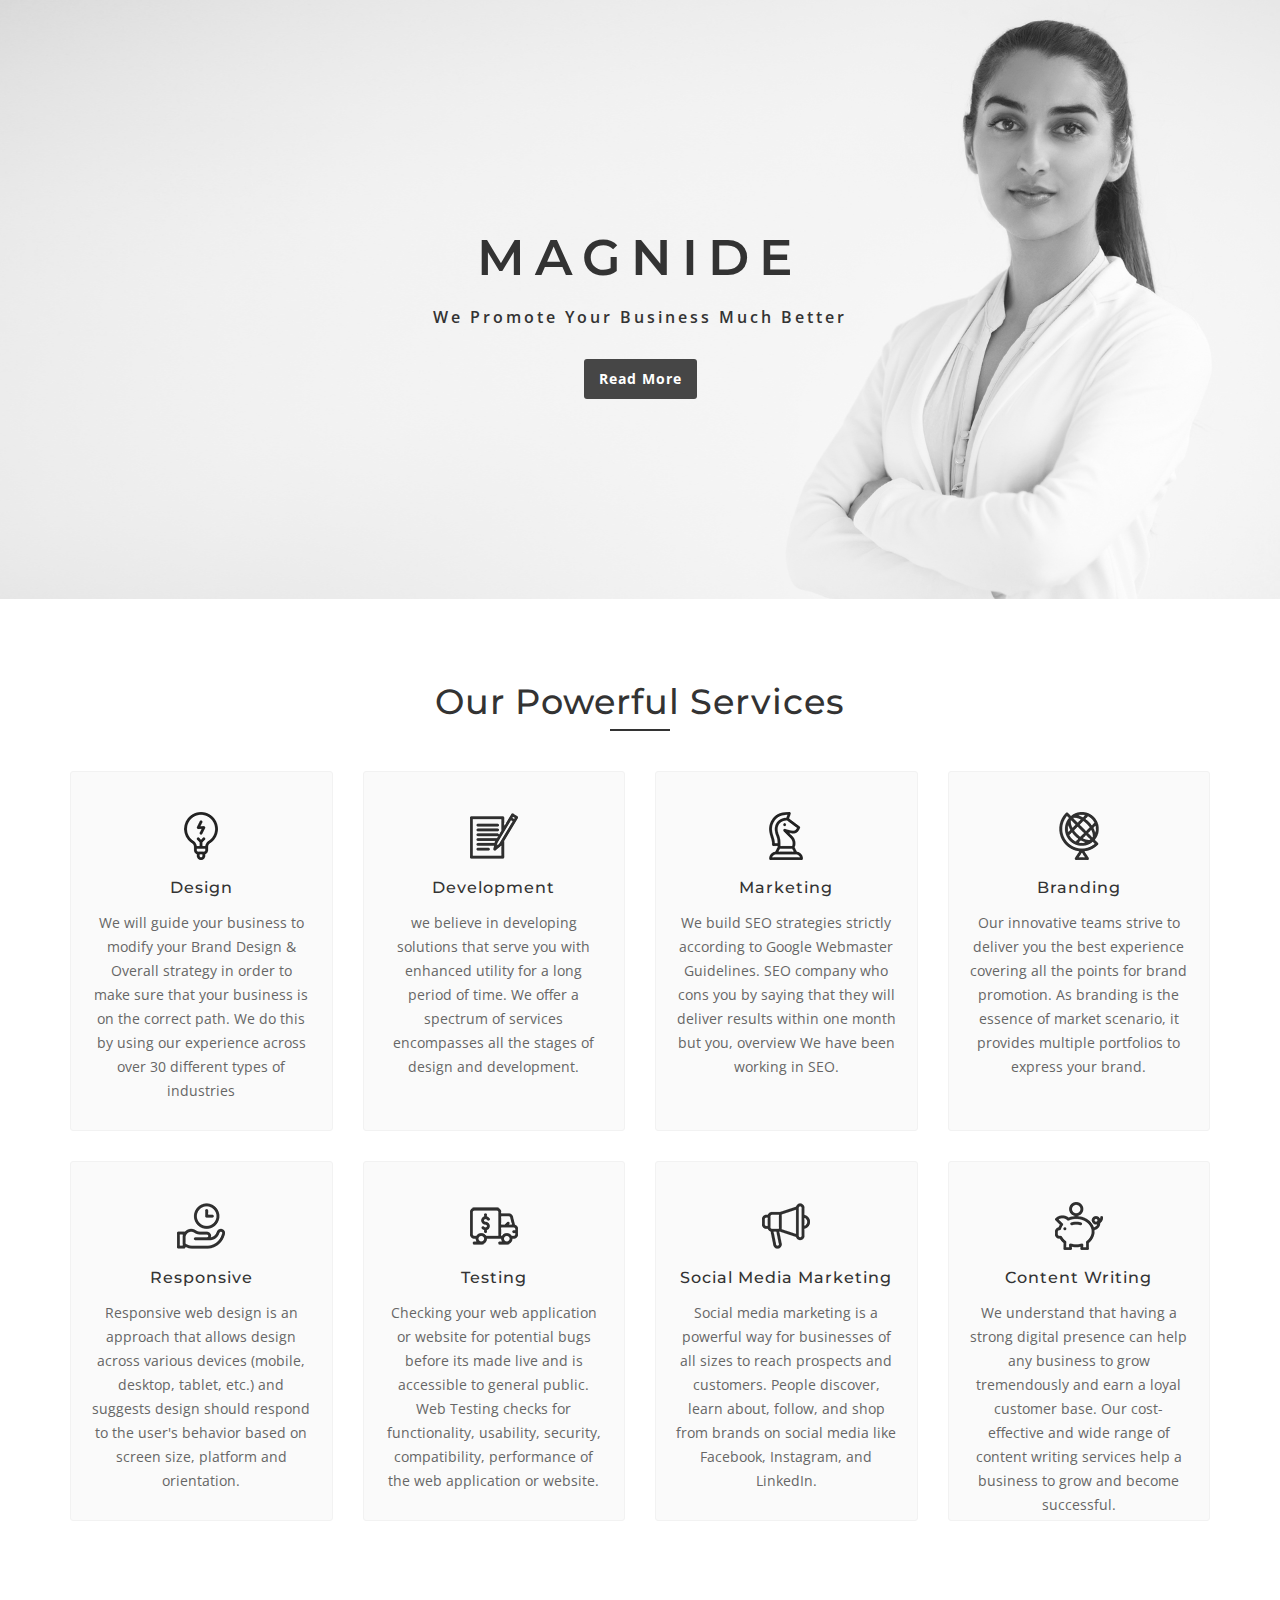
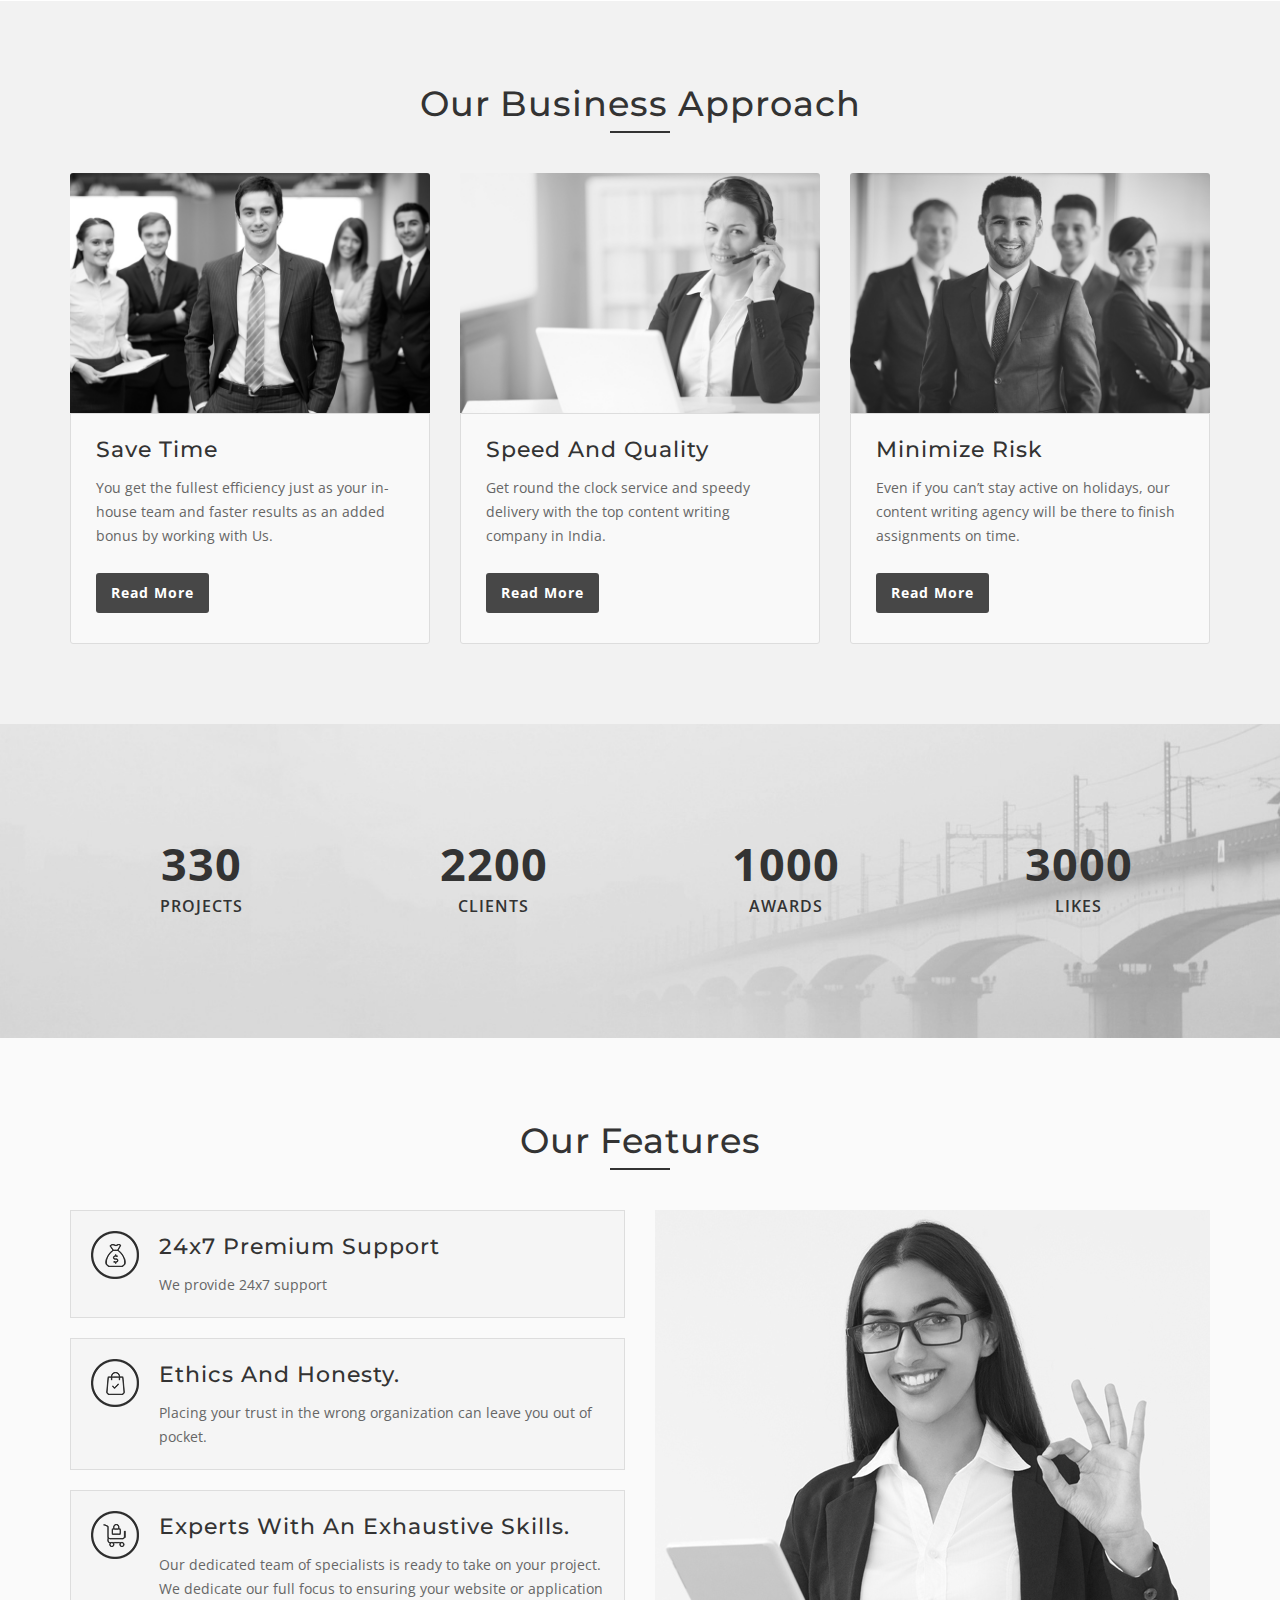
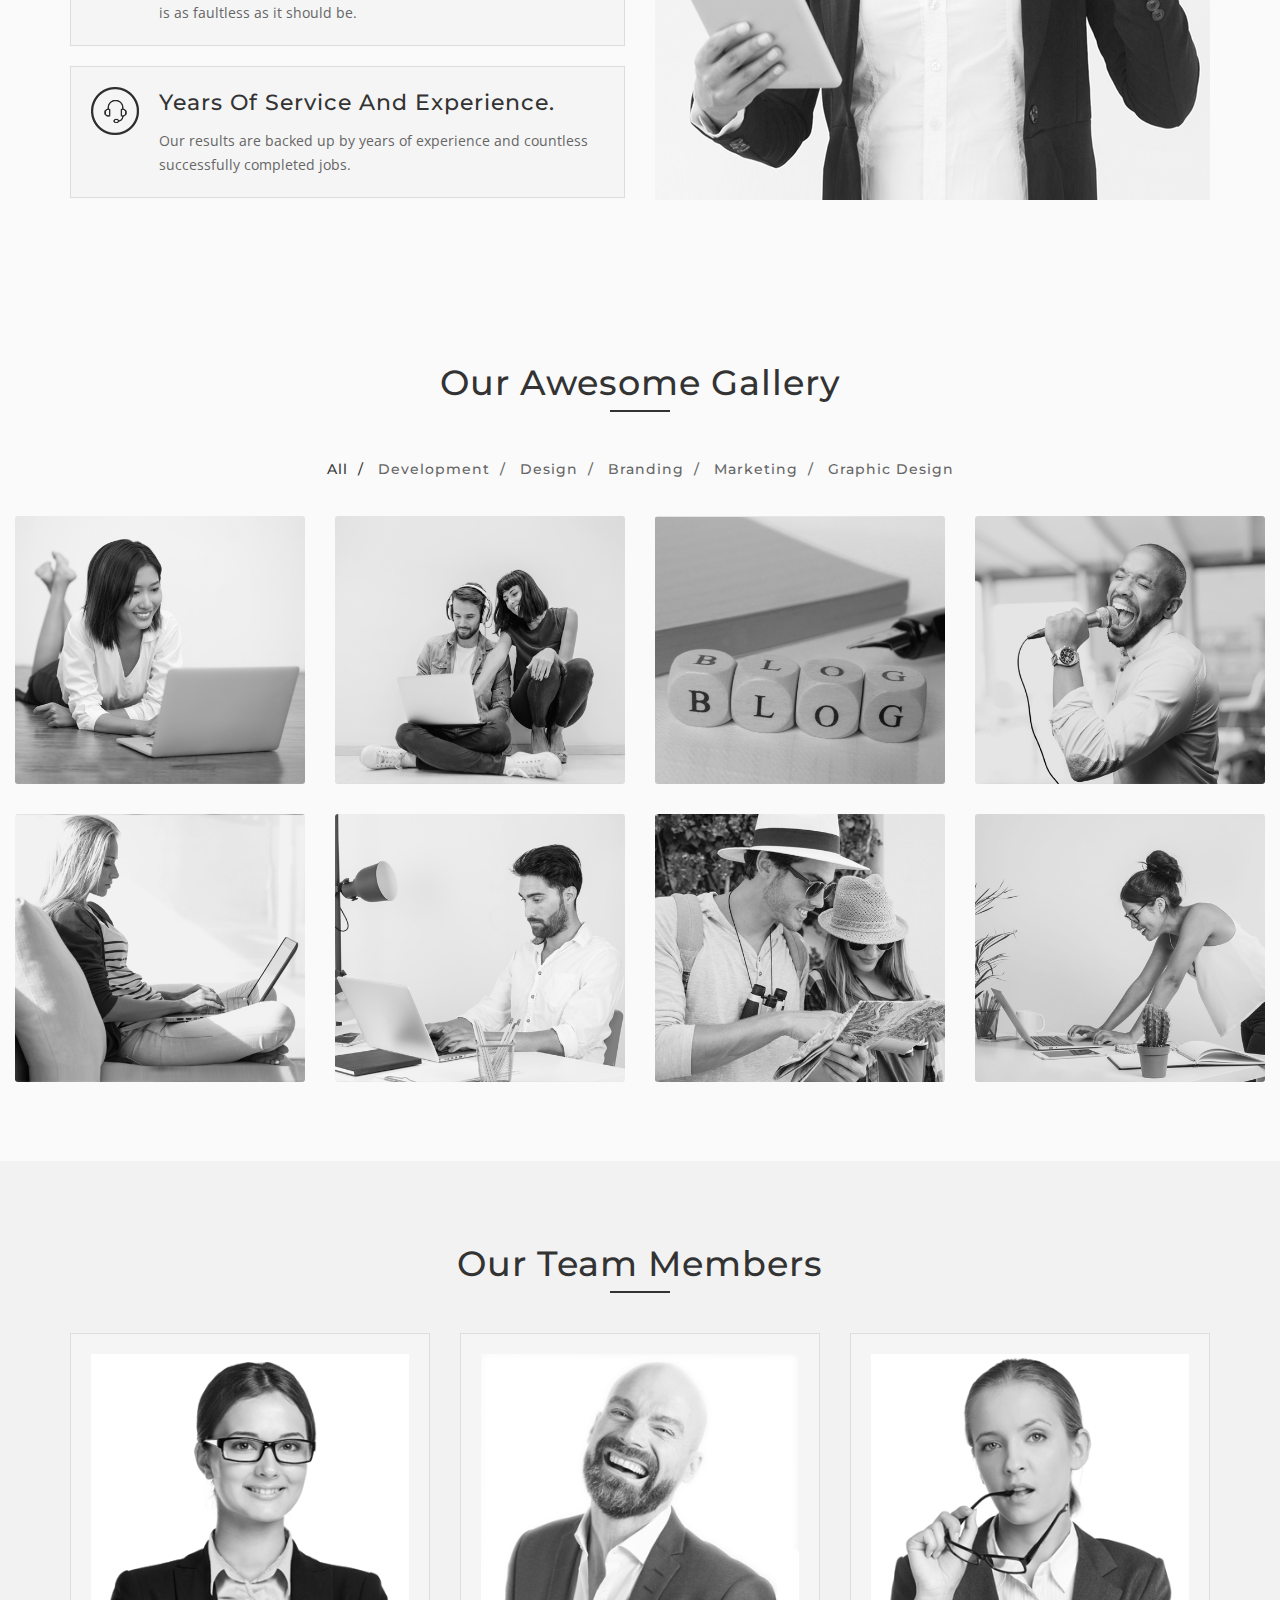
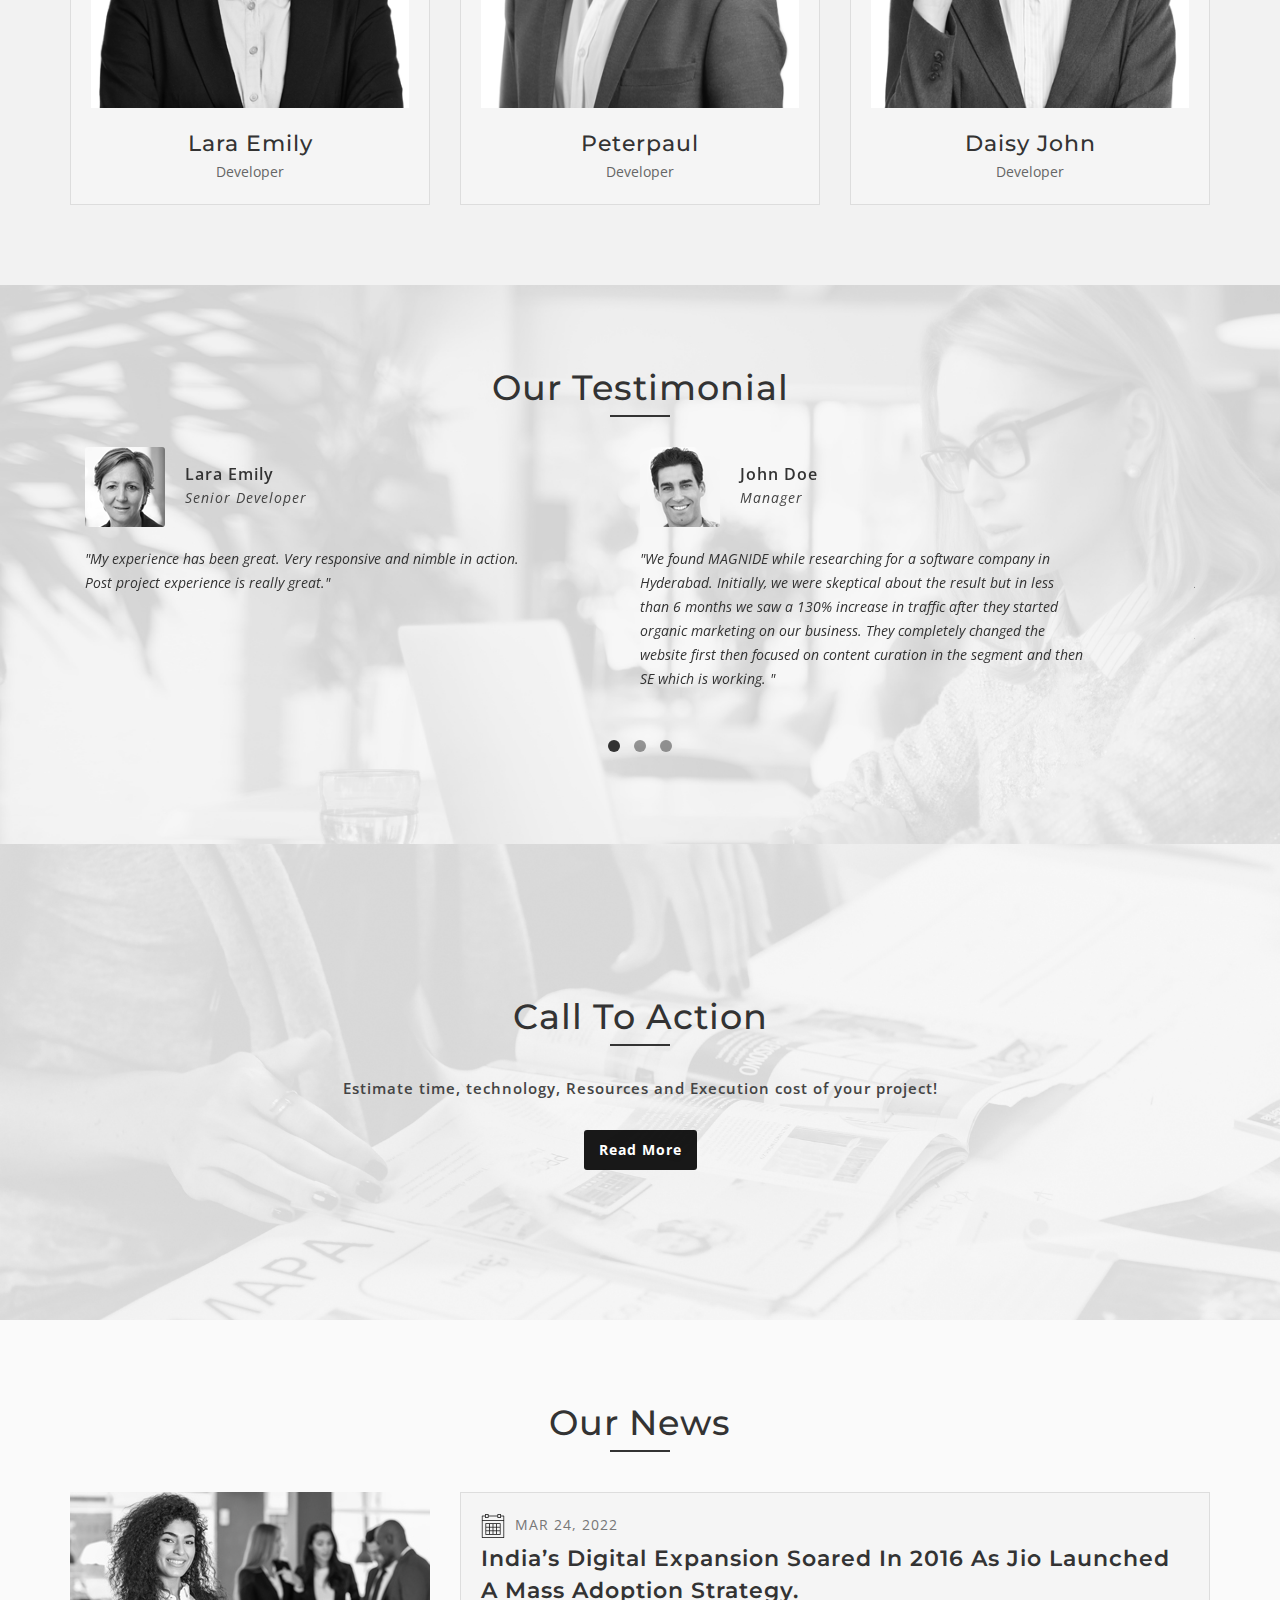
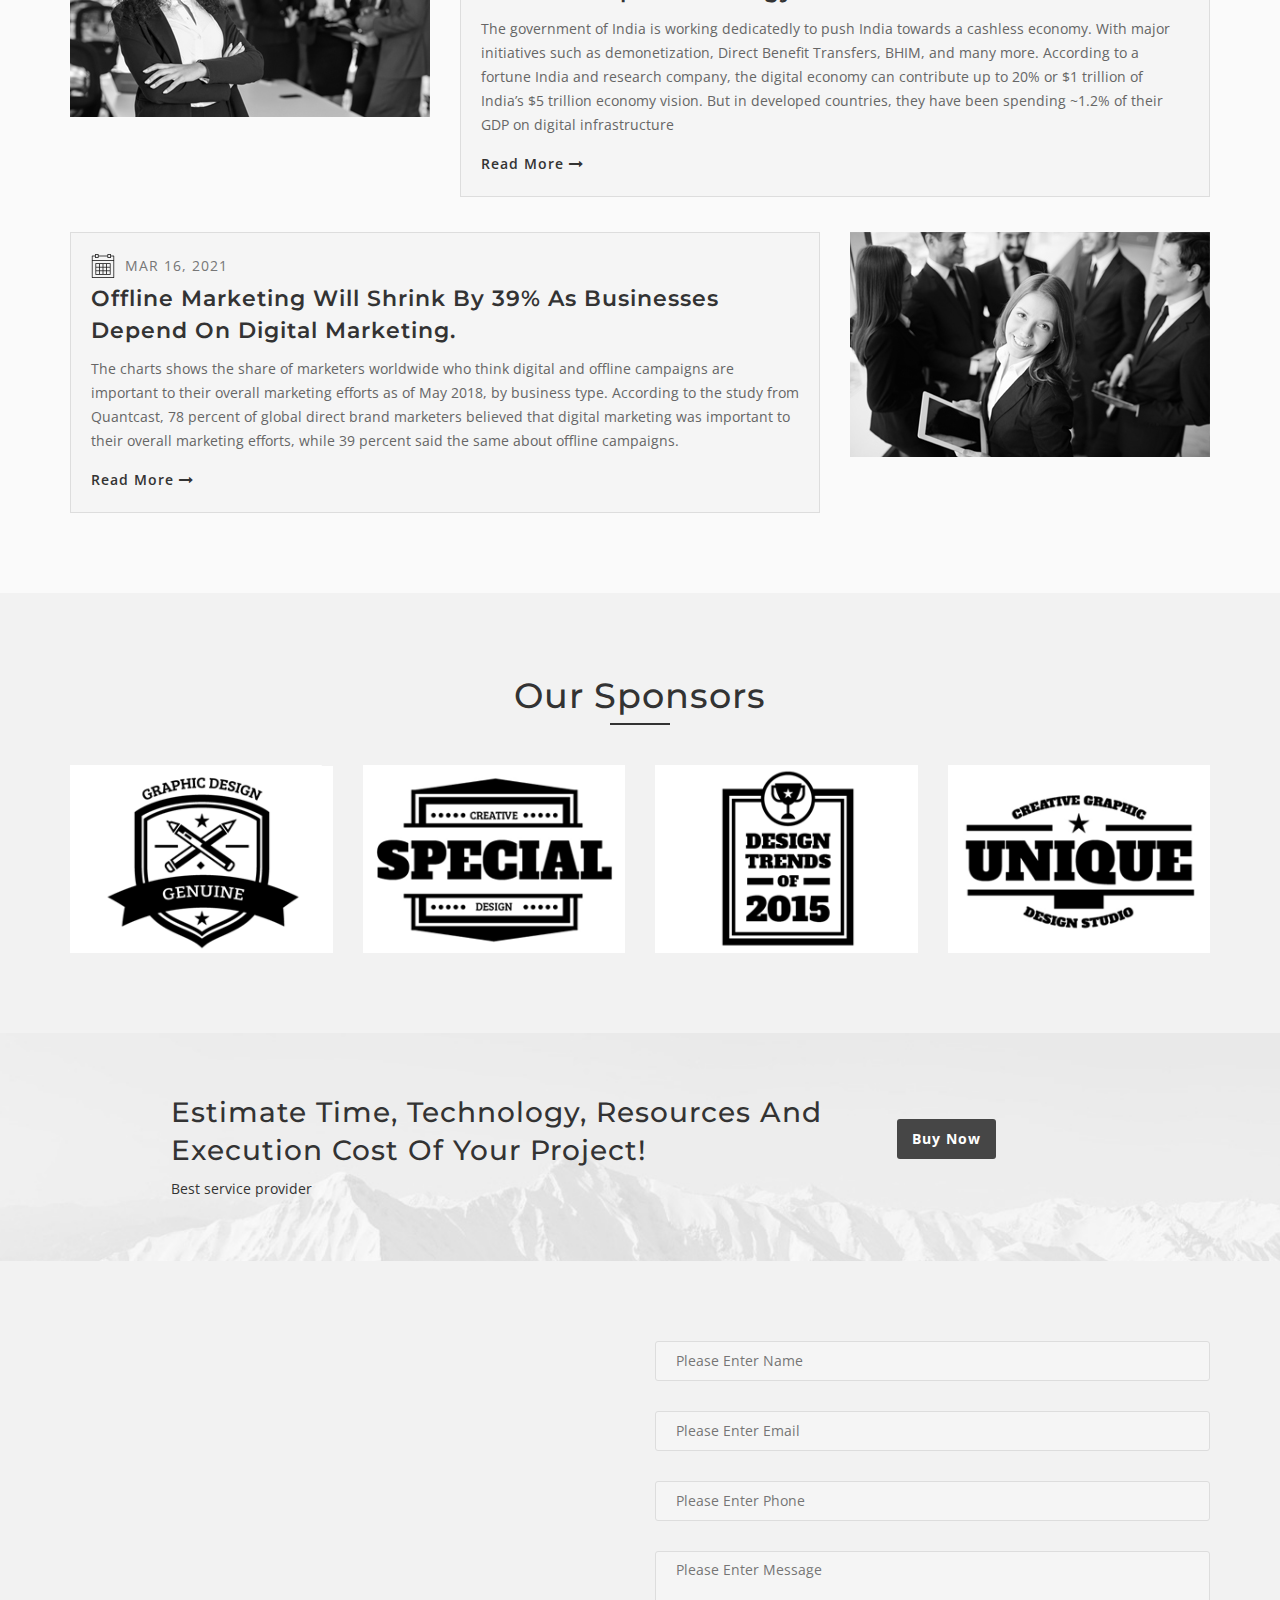
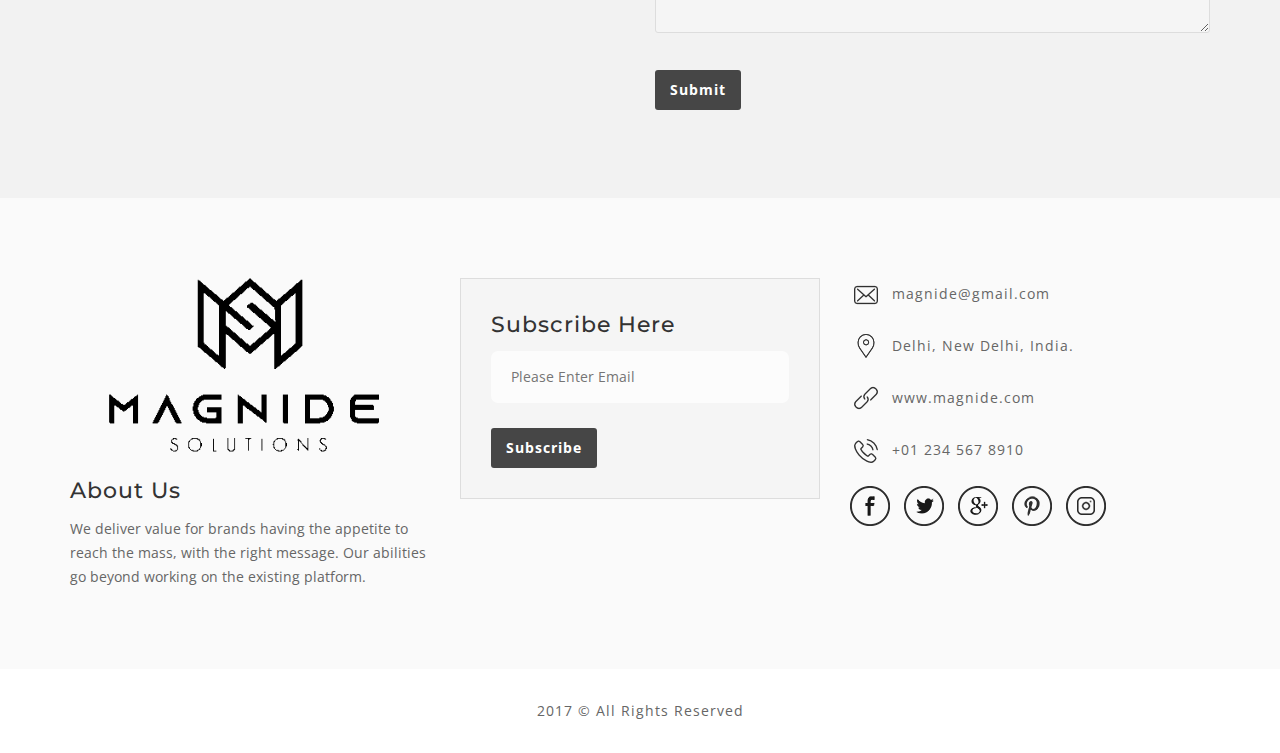
==== commit fe2b6257: "Update index.html" ====
--- a/index.html
+++ b/index.html
@@ -164,11 +164,10 @@
 				<div class="col-xs-6 col-sm-6 col-md-3 text-center services-space services-space-2 onecolumn-res">
 					<div class="services-div">
 						<img src="images/48x48x7.png" alt="48x48x7" class="image-bottom-space1" />
-						<h5><a href="#">App</a></h5>
-						<p class="content-top-space1">Our developers have rich experience in crafting the suitable
-							applications for the customers. we can solve any complications that can arise from the
-							inception to delivery stage of your mobile app. We try to finish the task given within the
-							limited.</p>
+						<h5><a href="#">Social Media Marketing</a></h5>
+						<p class="content-top-space1">Social media marketing is a powerful way for businesses of all
+							sizes to reach prospects and customers. People discover, learn about, follow, and shop from
+							brands on social media like Facebook, Instagram, and LinkedIn.</p>
 					</div>
 				</div>
 				<div class="col-xs-6 col-sm-6 col-md-3 text-center services-space onecolumn-res">
--- a/css/custom/style.css
+++ b/css/custom/style.css
@@ -715,6 +715,7 @@
     border: 1px solid #f2f2f2;
     border-radius: 3px;
     padding: 40px 20px;
+	height: 360px;
     position: relative;
 	-webkit-transition: all 0.3s ease-in-out;
     -moz-transition: all 0.3s ease-in-out;
@@ -2015,4 +2016,4 @@
 		top: 88%;
 	}
 }
-/*========================================== 18.MEDIA QUERIES END ===========================================*/+/*========================================== 18.MEDIA QUERIES END ===========================================*/
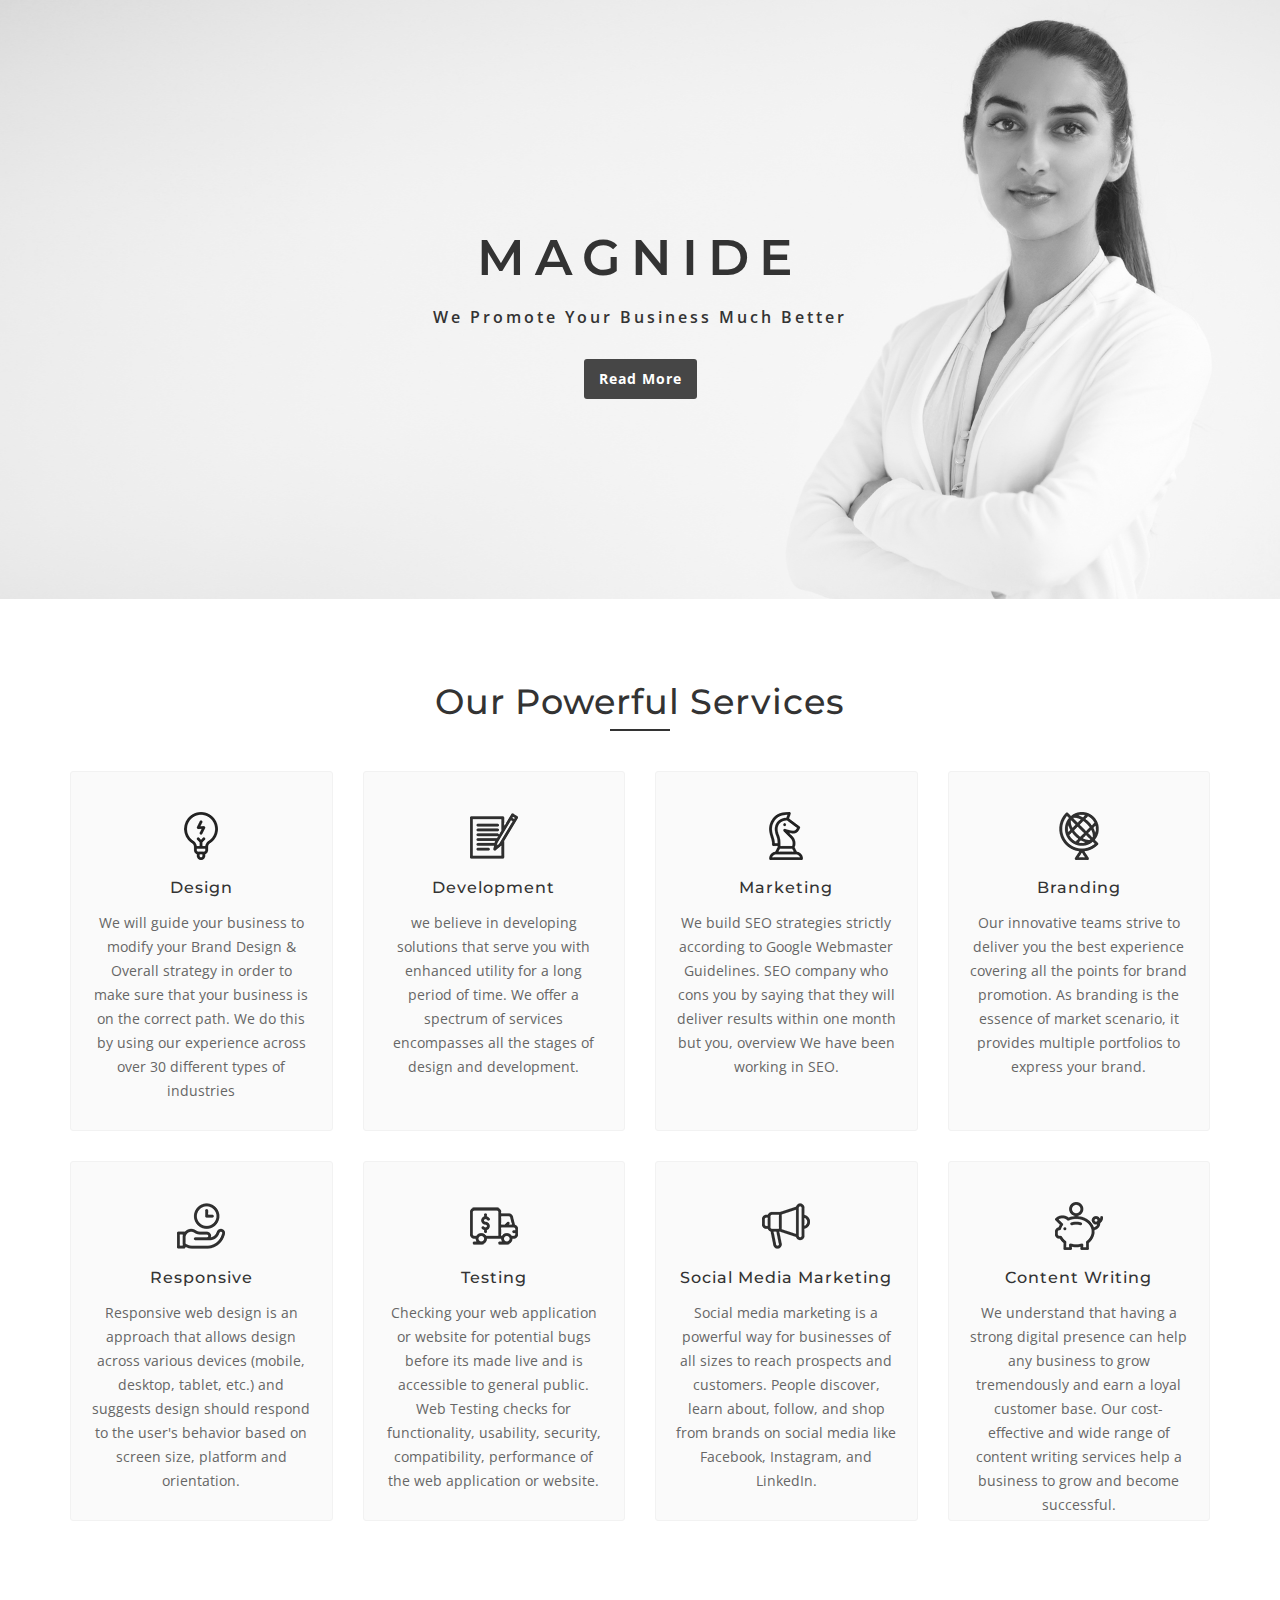
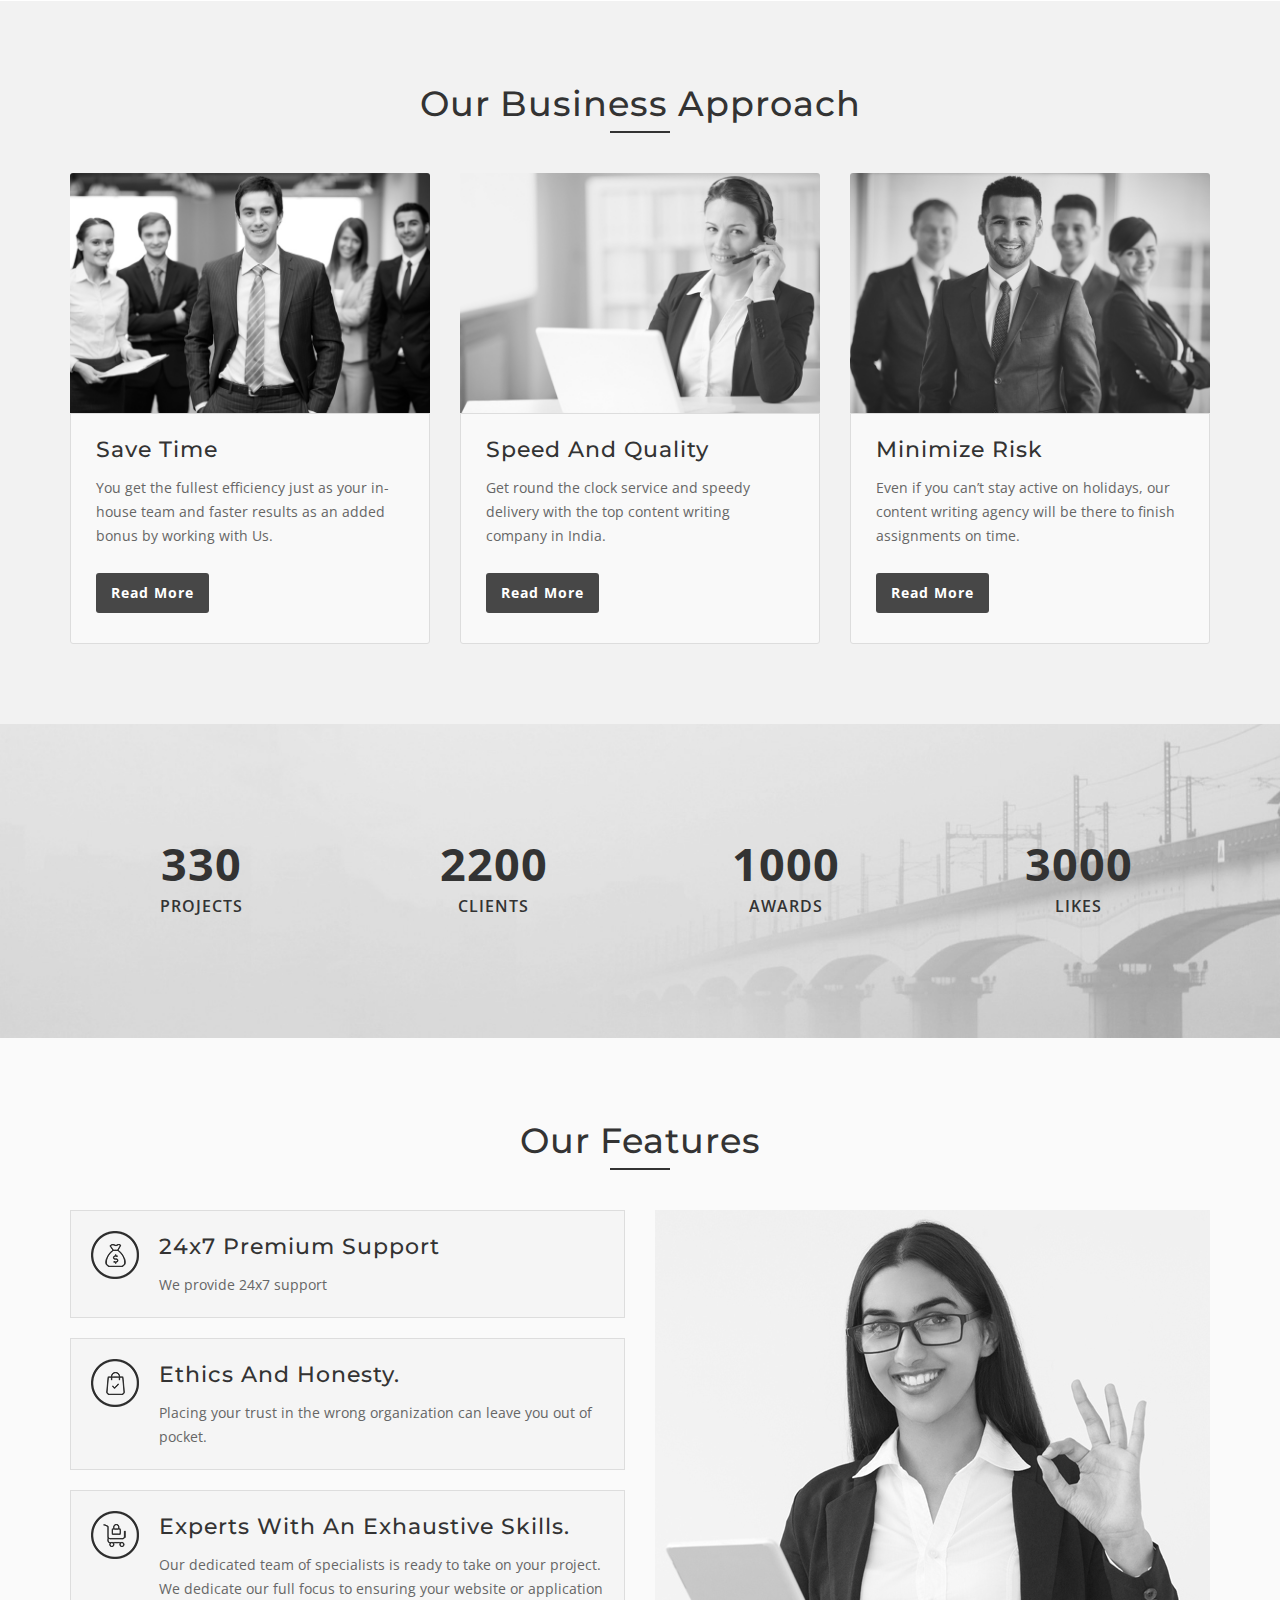
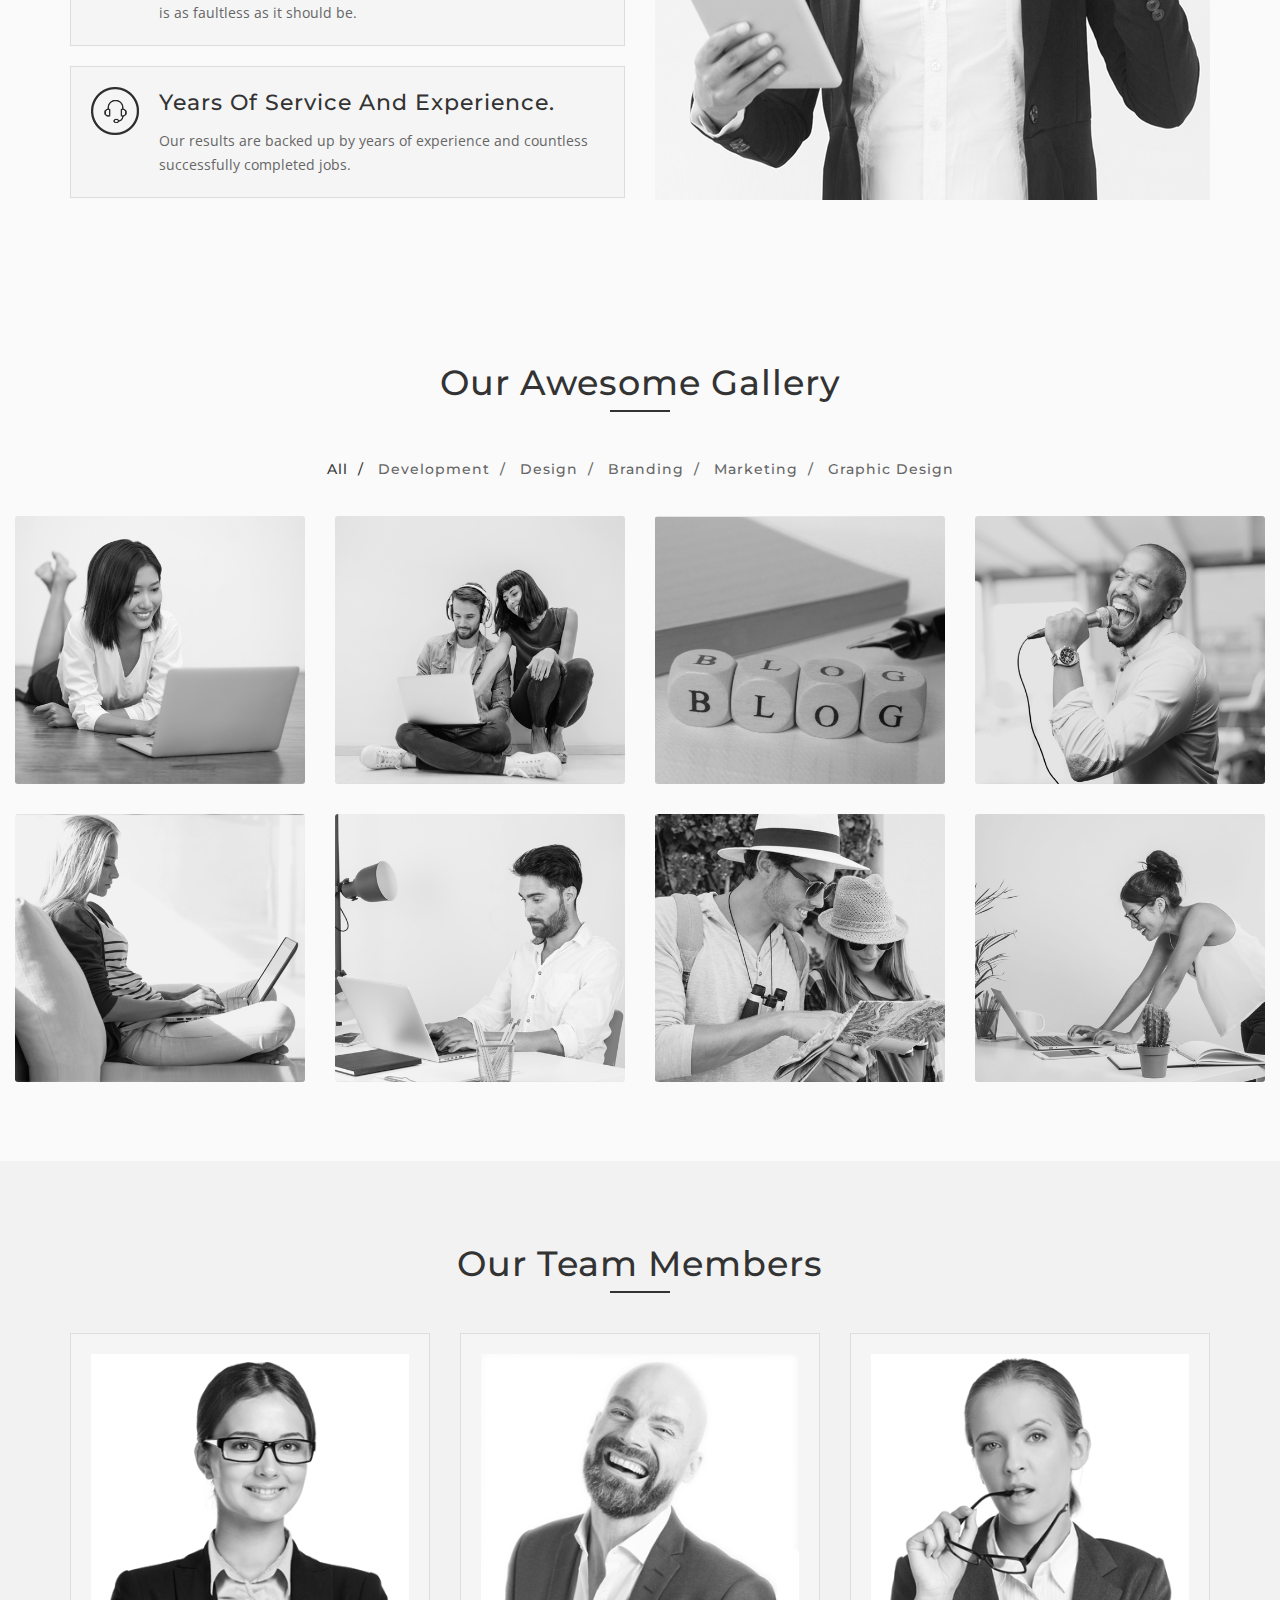
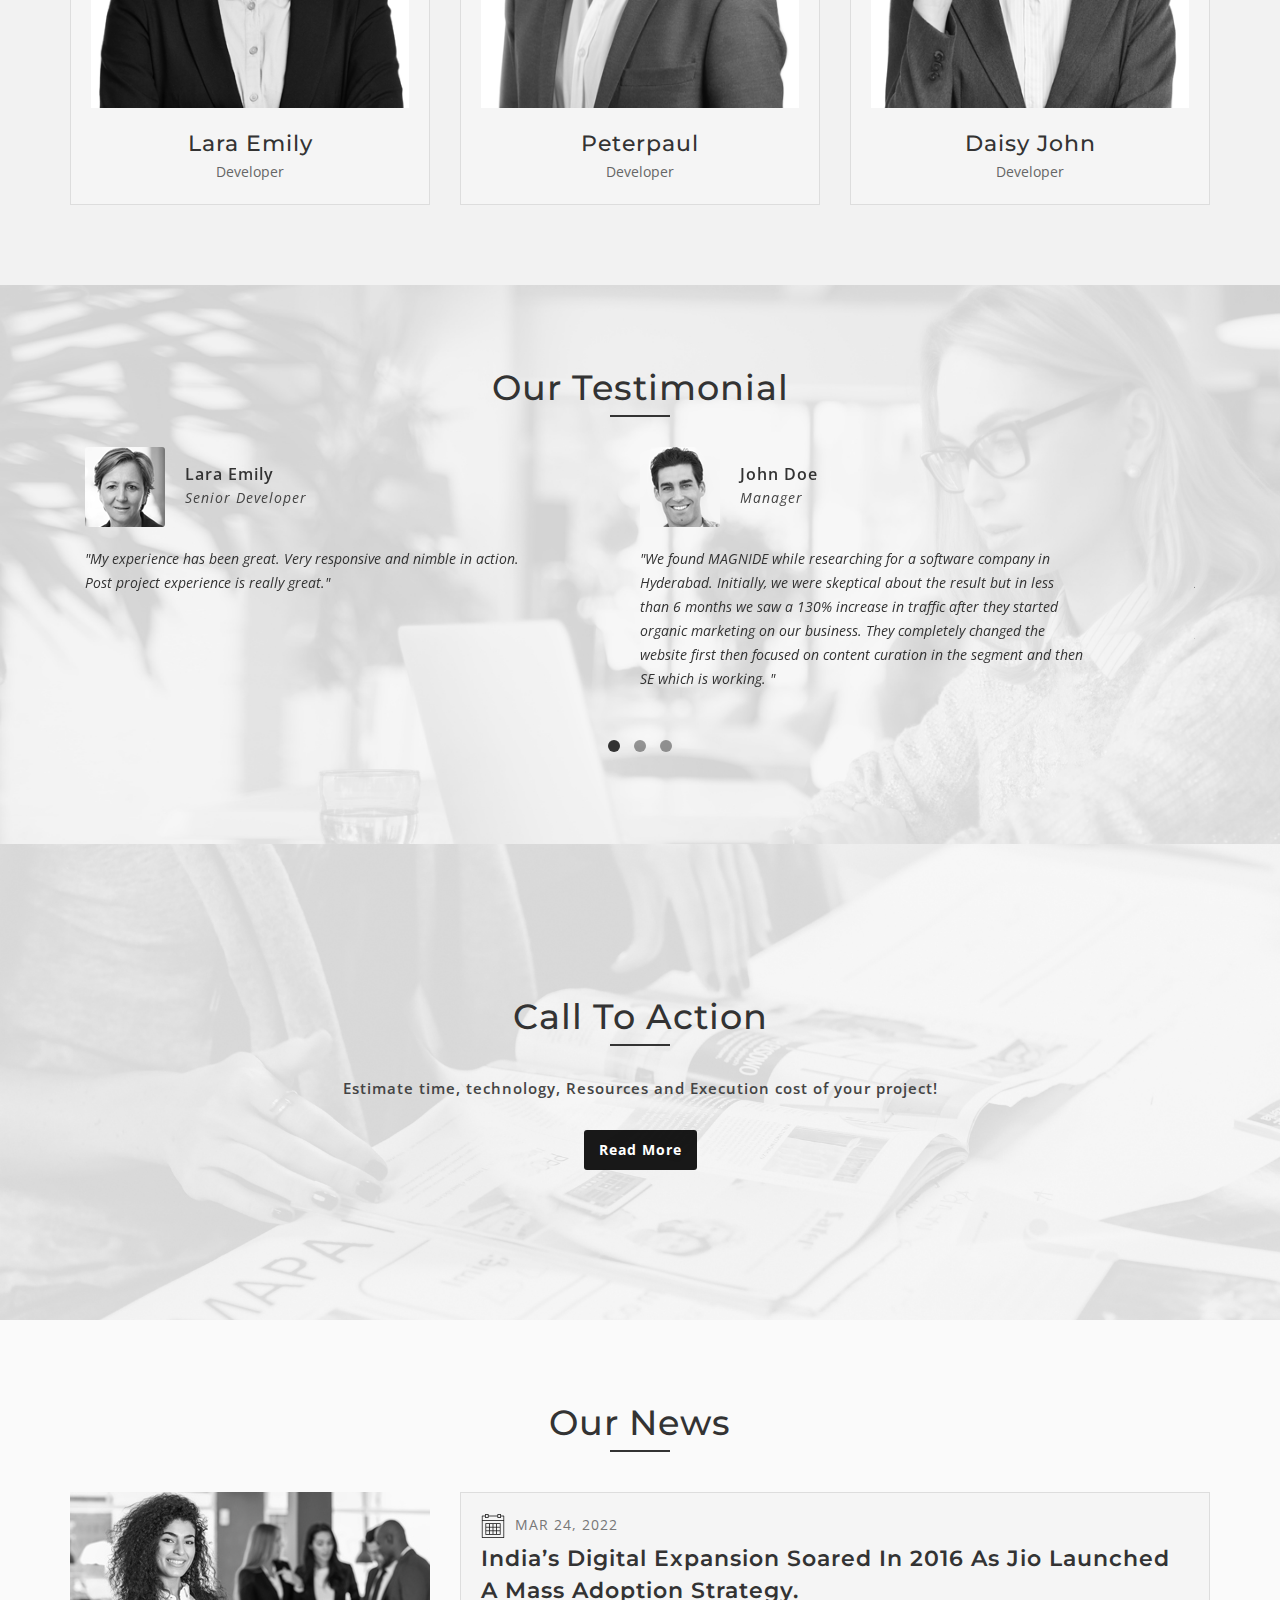
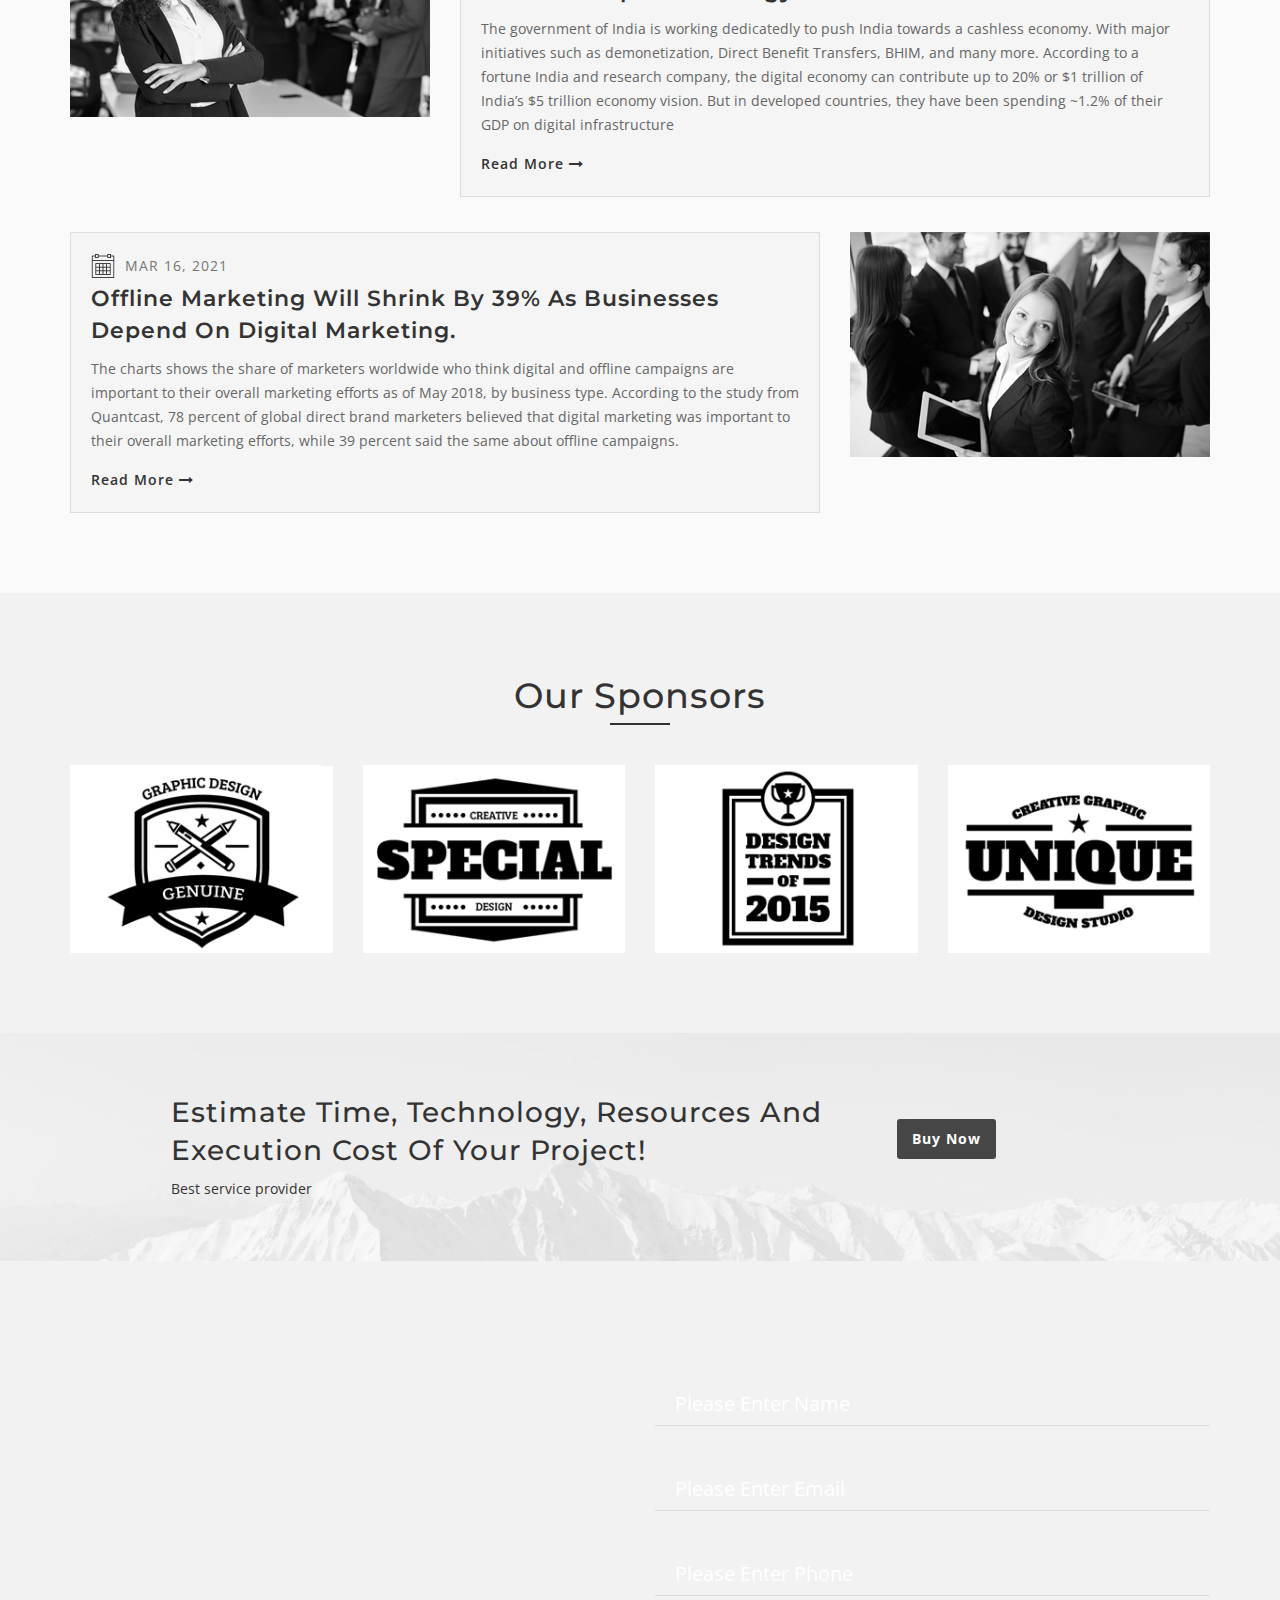
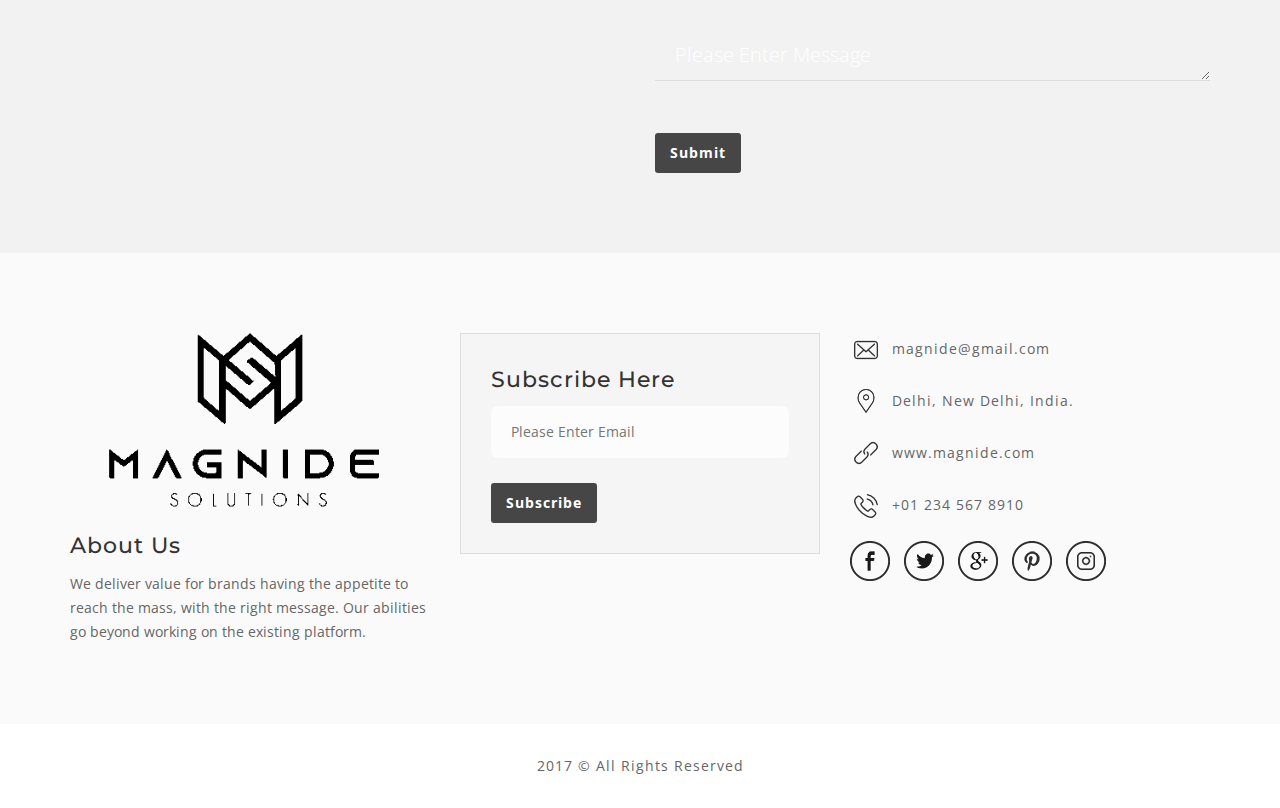
==== commit 522a98a9: "Update index.html" ====
--- a/index.html
+++ b/index.html
@@ -46,27 +46,27 @@
 						<div class="collapse navbar-collapse">
 							<ul class="nav navbar-nav" id="menu_1">
 								<li class="menu">
-									<a href="#home" class="pagescroll">
+									<a href="#home" class="n-pagescroll">
 										Home
 									</a>
 								</li>
 								<li class="menu">
-									<a href="#services" class="pagescroll">
+									<a href="about.html" class="n-pagescroll">
+										About
+									</a>
+								</li>
+								<li class="menu">
+									<a href="#testimonial" class="n-pagescroll">
 										Services
 									</a>
 								</li>
 								<li class="menu">
-									<a href="#testimonial" class="pagescroll">
-										Testimonial
-									</a>
-								</li>
-								<li class="menu">
-									<a href="#news" class="pagescroll">
+									<a href="#news" class="n-pagescroll">
 										News
 									</a>
 								</li>
 								<li class="menu">
-									<a href="#contact" class="pagescroll">
+									<a href="contact.html" class="n-pagescroll">
 										Contact
 									</a>
 								</li>
@@ -96,7 +96,7 @@
 	<!--================================= HEADER-1 ENDS ============================================-->
 
 	<!--================================= SERVICE-1 START ==========================================-->
-	<section class="section-padding bgimage-property" id="services">
+	<section class="section-padding bgimage-property">
 		<div class="container">
 			<div class="heading-div-1 text-center">
 				<h2>Our Powerful Services</h2>
@@ -341,7 +341,7 @@
 
 
 	<!--================================= GALLERY START ==============================================-->
-	<div class="gallery-padding section-1-bg gallery-section" id="gallery">
+	<div class="gallery-padding section-1-bg gallery-section">
 		<div class="container-fluid">
 			<div class="heading-div-1 text-center">
 				<h2>Our Awesome Gallery</h2>
@@ -536,7 +536,7 @@
 	<!--================================= TEAM ENDS ==========================================-->
 
 	<!--=================================  TESTIMONIAL START ==========================================-->
-	<section class="section-padding testimonial-bg bgimage-property" id="testimonial">
+	<section class="section-padding testimonial-bg bgimage-property">
 		<div class="container">
 			<div class="col-sm-12 text-center">
 				<h2>Our Testimonial</h2>
@@ -668,7 +668,7 @@
 	<!--================================= CTA ENDS ============================================-->
 
 	<!--================================= NEWS START ==========================================-->
-	<section class="section-padding section-1-bg" id="news">
+	<section class="section-padding section-1-bg" >
 		<div class="container">
 			<div class="heading-div-1 text-center">
 				<h2>Our News</h2>
@@ -789,7 +789,7 @@
 
 
 	<!--================================= FORM SECTION START ==========================================-->
-	<div class="section-padding section-2-bg" id="contact">
+	<div class="section-padding section-2-bg">
 		<div class="container">
 			<div class="row">
 				<div class="col-sm-6 contact-img" id="canvas1">
--- a/css/custom/style.css
+++ b/css/custom/style.css
@@ -1,11 +1,4 @@
-/*========================================== MASTER STYLESHEET ===================================================================
-
-	Project     :	WHITE TEMPLATES
-	Version     :	1.0
-	Last Change : 	19/08/2017
-	Primary Use :   WHITE TEMPLATES
-
-=================================================================================================================================*/
+
 /*========================================== LAYOUT ===================================================================
 
 		1.GLOBAL STYLES
@@ -46,6 +39,7 @@
 
 @import url('https://fonts.googleapis.com/css?family=Montserrat:100,100i,200,200i,300,300i,400,400i,500,500i,600,600i,700,700i,800,800i,900,900i');
 @import url('https://fonts.googleapis.com/css?family=Open+Sans:300,300i,400,400i,600,600i,700,700i,800,800i');
+
 body {
     background: #ffffff;
     color: #666666;
@@ -54,10 +48,12 @@
     font-weight: 400;
     line-height: 24px;
 }
+
 a {
     outline: none !important;
     text-decoration: none !important;
 }
+
 h1,
 h2,
 h3,
@@ -66,6 +62,7 @@
 p {
     margin: 0;
 }
+
 h1 {
     color: #333333;
     font-family: 'Montserrat', sans-serif;
@@ -75,6 +72,7 @@
     line-height: 55px;
     text-transform: capitalize;
 }
+
 h2 {
     color: #333333;
     font-family: 'Montserrat', sans-serif;
@@ -84,6 +82,7 @@
     line-height: 45px;
     text-transform: capitalize;
 }
+
 h3 {
     color: #333333;
     font-family: 'Montserrat', sans-serif;
@@ -93,6 +92,7 @@
     line-height: 38px;
     text-transform: capitalize;
 }
+
 h4 {
     color: #333333;
     font-family: 'Montserrat', sans-serif;
@@ -102,15 +102,17 @@
     line-height: 32px;
     text-transform: capitalize;
 }
+
 h5 {
     color: #333333;
     font-family: 'Montserrat', sans-serif;
     font-size: 16px;
-    font-weight:500;
+    font-weight: 500;
     letter-spacing: 1px;
     line-height: 26px;
     text-transform: capitalize;
 }
+
 h6 {
     color: #333333;
     font-family: 'Montserrat', sans-serif;
@@ -120,18 +122,23 @@
     line-height: 25px;
     text-transform: capitalize;
 }
-.navbar-default .navbar-nav > li > a {
+
+.navbar-default .navbar-nav>li>a {
     text-transform: uppercase;
 }
+
 .text-center {
     text-align: center;
 }
+
 .text-left {
     text-align: left;
 }
+
 .text-right {
     text-align: right;
 }
+
 /*========================================== 1.GLOBAL CSS END ===========================================*/
 /*========================================== 2.COMMON CSS START ===========================================*/
 
@@ -139,95 +146,119 @@
     padding-top: 80px;
     padding-bottom: 80px;
 }
+
 .gallery-padding {
     padding-top: 80px;
     padding-bottom: 50px;
 }
+
 .section-1-bg {
     background-color: #fafafa;
 }
+
 .section-2-bg {
     background-color: #f2f2f2;
 }
+
 .theme-bg {
     background-color: #f94b71;
 }
+
 .footer-section {
     background-color: #fafafa;
 }
+
 .copyright-bg {
     background-color: f2f2f2;
 }
+
 .heading-div-1 {
     padding-bottom: 40px;
 }
+
 .image-bottom-space {
     padding-bottom: 25px;
 }
+
 .image-bottom-space1 {
     padding-bottom: 15px;
 }
+
 .image-top-space {
     padding-top: 25px;
 }
+
 .content-top-space {
     padding-top: 15px;
 }
+
 .content-top-space1 {
     padding-top: 10px;
 }
+
 .btn-top-space1 {
     margin-top: 10px;
 }
+
 .content-bottom-space {
     padding-bottom: 20px;
 }
+
 .bgimage-property {
     background-position: center center;
     background-repeat: no-repeat;
     background-size: cover;
 }
+
 .readmore {
     color: #f94b71;
     font-size: 14px;
     font-weight: 600;
     letter-spacing: 1px;
     padding-top: 10px;
-    text-transform:capitalize;
-}
+    text-transform: capitalize;
+}
+
 .readmore:hover {
     color: #f94b71;
 }
+
 .readmore1 {
     color: #333333;
     font-size: 14px;
     font-weight: 600;
     letter-spacing: 1px;
     padding-top: 10px;
-    text-transform:capitalize;
-}
+    text-transform: capitalize;
+}
+
 .readmore1:hover {
     color: #333333;
 }
+
 .content-ul {
     padding-left: 0;
     margin-bottom: 0;
 }
+
 .content-ul li {
     list-style: none;
 }
+
 .underline {
     background-color: #333333;
     width: 60px;
     height: 2px;
     margin: 5px auto 0 auto;
 }
+
 .underline-1 {
     background-color: #333333;
     width: 60px;
     height: 2px;
     margin: 5px 0 0 0;
 }
+
 /*========================================== 2.COMMON CSS END ===========================================*/
 /*========================================== 3.NAVIGATION START ===========================================*/
 
@@ -240,68 +271,94 @@
     z-index: 99;
     box-shadow: 0 0 5px rgba(0, 0, 0, 0.3) !important;
 }
+
 .navbar-right {
     margin-right: 0;
 }
-.navbar-default .navbar-nav > li > a:active,
-.navbar-default .navbar-nav > li > a:focus,
-.navbar-default .navbar-nav > li > a:hover,
-.navbar-default .navbar-nav.clearfix.fixed-header> li > a.active {    
+
+.navbar-default .navbar-nav>li>a:active,
+.navbar-default .navbar-nav>li>a:focus,
+.navbar-default .navbar-nav>li>a:hover,
+.navbar-default .navbar-nav.clearfix.fixed-header>li>a.active {
     transition: all 1.3s;
 }
-.navbar-default .navbar-nav > .active > a,
-.navbar-default .navbar-nav > .open > a {
+
+.navbar-default .navbar-nav>.active>a,
+.navbar-default .navbar-nav>.open>a {
     background-image: none;
     box-shadow: none;
 }
+
 .navbar {
     border: none !important;
 }
+
 .navbar-brand,
-.navbar-nav > li > a {
+.navbar-nav>li>a {
     text-shadow: none;
 }
+
 .topbar.navbar-default {
     background-image: none !important;
     border: none !important;
     box-shadow: none;
 }
+
 #top-nav.navbar-default {
     background-color: rgba(255, 255, 255, 0.9);
     box-shadow: 0 0 5px rgba(0, 0, 0, 0.3) !important;
 }
-.navbar-nav > li > a {
+
+.navbar-nav>li>a {
     color: #666666 !important;
     font-size: 14px;
     font-weight: 600;
     letter-spacing: 0.5px;
     padding: 0 15px;
     transition: all 1.3s;
-	-webkit-transition:all 1.3s;
+    -webkit-transition: all 1.3s;
     -moz-transition: all 1.3s;
 }
-.navbar-nav > li {
+
+.navbar-nav>li {
     padding: 0;
-	margin-left:10px;
-	margin-right:10px;
-}
+    margin-left: 10px;
+    margin-right: 10px;
+}
+
 .pagescroll {
-	-webkit-transition: 0.3s ease;
+    -webkit-transition: 0.3s ease;
     -moz-transition: 0.3s ease;
     transition: 0.3s ease;
     padding: 20px 5px !important;
     text-decoration: none;
     border-top: 2px solid transparent;
     border-bottom: 2px solid transparent;
-}
+    
+}
+.n-pagescroll{
+    color: #333333 !important;
+    border-top: 2px solid #33333300;
+    border-bottom: 2px solid #33333300;
+    padding: 6px 5px !important;
+    margin: 14px 0;
+}
+.n-pagescroll:hover{
+    border-top: 2px solid #333333;
+    border-bottom: 2px solid #333333;
+}
+
+
+
 .navbar-nav {
     margin-top: 7px;
 }
-.navbar-nav > li > a.active,
-.navbar-nav > .active > a,
-.navbar-nav > .active > a:focus,
-.navbar-nav > .active > a:hover,
-.navbar-default .navbar-nav > li > a:hover,
+
+.navbar-nav>li>a.active,
+.navbar-nav>.active>a,
+.navbar-nav>.active>a:focus,
+.navbar-nav>.active>a:hover,
+.navbar-default .navbar-nav>li>a:hover,
 .pagescroll:hover {
     color: #333333 !important;
     border-top: 2px solid #333333;
@@ -309,20 +366,24 @@
     padding: 6px 5px !important;
     margin: 14px 0;
 }
+
 .logo-image {
     float: left;
     padding-bottom: 10px;
     padding-top: 10px;
 }
+
 .navbar-collapse {
     padding-left: 0;
     padding-right: 0;
 }
-.navbar-default .navbar-nav > .active > a,
-.navbar-default .navbar-nav > .active > a:focus,
-.navbar-default .navbar-nav > .active > a:hover {
+
+.navbar-default .navbar-nav>.active>a,
+.navbar-default .navbar-nav>.active>a:focus,
+.navbar-default .navbar-nav>.active>a:hover {
     background-color: transparent;
 }
+
 /*========================================== 3.NAVIGATION END ===========================================*/
 /*========================================== 4.BUTTON START ===========================================*/
 
@@ -338,8 +399,9 @@
     letter-spacing: 1px;
     outline: none;
     padding: 10px 15px;
-   text-transform: capitalize;
-}
+    text-transform: capitalize;
+}
+
 .btn.btn-1 {
     background-color: rgba(51, 51, 51, 0.9);
     box-shadow: inset 0 0 0 0 #ffffff;
@@ -347,33 +409,40 @@
     -moz-transition: ease-out 0.4s;
     transition: ease-out 0.4s;
 }
+
 .btn-1:hover {
     color: #333333;
     box-shadow: inset 0 0 0 50px #ffffff;
     background-color: transparent;
-	-webkit-transition: ease-out 0.4s;
+    -webkit-transition: ease-out 0.4s;
     -moz-transition: ease-out 0.4s;
     transition: ease-out 0.4s;
 }
+
 .btn-top-space {
     margin-top: 25px;
 }
+
 .pricing-btn .btn-1 {
     background-color: #eeeeee;
     color: #333333;
 }
+
 .pricing-btn .btn-1:hover {
     background-color: #eeeeee;
     color: #333333;
 }
+
 .pricing-btn-1 .btn-1 {
     background-color: #dedede;
     color: #333333;
 }
+
 .pricing-btn-1 .btn-1:hover {
     background-color: #dedede;
     color: #333333;
 }
+
 /*========================================== 4.BUTTON END ===========================================*/
 /*========================================== 5.HEADER START ===========================================*/
 
@@ -381,10 +450,12 @@
     background-image: url("../../images/1920x900x1.jpg");
     position: relative;
 }
+
 .header-padding {
     padding-bottom: 200px;
     padding-top: 200px;
 }
+
 .header-div-1 h1 {
     color: #333333;
     font-size: 50px;
@@ -394,24 +465,28 @@
     margin-top: 30px;
     text-transform: uppercase;
 }
+
 .header-div-1 h1 span {
-	 font-size: 30px;
-}
+    font-size: 30px;
+}
+
 .header-bgimage-1 .first-para {
     color: #333333;
     font-size: 14px;
-    font-weight:600;
+    font-weight: 600;
     letter-spacing: 3px;
     line-height: 24px;
-	text-transform: uppercase;
-}
+    text-transform: uppercase;
+}
+
 .header-bgimage-1 .second-para {
     color: #333333;
     font-size: 16px;
-    font-weight:600;
+    font-weight: 600;
     letter-spacing: 3px;
     line-height: 24px;
 }
+
 .header-div-1 .btn-1 {
     background-color: rgba(51, 51, 51, 0.9);
     color: #ffffff;
@@ -420,20 +495,23 @@
     letter-spacing: 1px;
     text-transform: capitalize;
 }
+
 .header-div-1 .btn-1:focus,
 .header-div-1 .btn-1:hover {
-     color: #333333;
+    color: #333333;
     box-shadow: inset 0 0 0 50px #ffffff;
     background-color: transparent;
-	-webkit-transition: ease-out 0.4s;
+    -webkit-transition: ease-out 0.4s;
     -moz-transition: ease-out 0.4s;
     transition: ease-out 0.4s;
 }
+
 .header-btn {
     margin-top: 30px;
 }
+
 .header-div-3 {
-	padding-top:100px;
+    padding-top: 100px;
 }
 
 /*slider*/
@@ -441,27 +519,34 @@
 .owl-demo .owl-dots {
     display: none !important;
 }
+
 #owl-demo1 .item,
 #owl-demo .item {
     margin: 0;
 }
+
 .owl-carousel {
     position: relative;
     height: 100%;
 }
+
 .slider1-padding {
     padding-bottom: 225px;
     padding-top: 225px;
 }
+
 .slider-image1 {
     background-image: url("../../images/slider-image-1.jpg");
 }
+
 .slider-image2 {
     background-image: url("../../images/slider-image-2.jpg");
 }
+
 .slider-image3 {
     background-image: url("../../images/slider-image-3.jpg");
 }
+
 .slider-image1 .header-div-1 h1 {
     color: #333333;
     font-size: 50px;
@@ -471,41 +556,47 @@
     margin-top: 30px;
     text-transform: uppercase;
 }
+
 .slider-image1 h1 span {
-	 font-size: 30px;
-}
+    font-size: 30px;
+}
+
 .slider-image1 .first-para {
     color: #333333;
     font-size: 14px;
-    font-weight:600;
+    font-weight: 600;
     letter-spacing: 3px;
     line-height: 24px;
-	text-transform: uppercase;
-}
+    text-transform: uppercase;
+}
+
 .slider-image1 .second-para {
     color: #333333;
     font-size: 16px;
-    font-weight:600;
+    font-weight: 600;
     letter-spacing: 3px;
     line-height: 24px;
 }
+
 .slider-image1 .header-div-1 .btn-1 {
-   background-color: rgba(51, 51, 51, 0.9);
+    background-color: rgba(51, 51, 51, 0.9);
     color: #ffffff;
     font-size: 14px;
     font-weight: bold;
     letter-spacing: 1px;
     text-transform: capitalize;
 }
+
 .slider-image1 .header-div-1 .btn-1:focus,
 .slider-image1 .header-div-1 .btn-1:hover {
     color: #333333;
     box-shadow: inset 0 0 0 50px #ffffff;
     background-color: transparent;
-	-webkit-transition: ease-out 0.4s;
+    -webkit-transition: ease-out 0.4s;
     -moz-transition: ease-out 0.4s;
     transition: ease-out 0.4s;
 }
+
 .slider-image1 .header-div-1 {
     margin: 0 auto;
     width: 80%;
@@ -520,41 +611,47 @@
     margin-top: 30px;
     text-transform: uppercase;
 }
+
 .slider-image2 h1 span {
-	 font-size: 30px;
-}
+    font-size: 30px;
+}
+
 .slider-image2 .first-para {
     color: #333333;
     font-size: 14px;
-   font-weight:600;
+    font-weight: 600;
     letter-spacing: 3px;
     line-height: 24px;
-	text-transform: uppercase;
-}
+    text-transform: uppercase;
+}
+
 .slider-image2 .second-para {
     color: #333333;
     font-size: 16px;
-    font-weight:600;
+    font-weight: 600;
     letter-spacing: 3px;
     line-height: 24px;
 }
+
 .slider-image2 .header-div-1 .btn-1 {
-background-color: rgba(51, 51, 51, 0.9);
+    background-color: rgba(51, 51, 51, 0.9);
     color: #ffffff;
     font-size: 14px;
     font-weight: bold;
     letter-spacing: 1px;
     text-transform: capitalize;
 }
+
 .slider-image2 .header-div-1 .btn-1:focus,
 .slider-image2 .header-div-1 .btn-1:hover {
     color: #333333;
     box-shadow: inset 0 0 0 50px #ffffff;
     background-color: transparent;
-	-webkit-transition: ease-out 0.4s;
+    -webkit-transition: ease-out 0.4s;
     -moz-transition: ease-out 0.4s;
     transition: ease-out 0.4s;
 }
+
 .slider-image2 {
     text-align: left;
 }
@@ -568,38 +665,43 @@
     margin-top: 30px;
     text-transform: uppercase;
 }
+
 .slider-image3 h1 span {
-	 font-size: 30px;
-}
+    font-size: 30px;
+}
+
 .slider-image3 .first-para {
     color: #333333;
     font-size: 14px;
-    font-weight:600;
+    font-weight: 600;
     letter-spacing: 3px;
     line-height: 24px;
-	text-transform: uppercase;
-}
+    text-transform: uppercase;
+}
+
 .slider-image3 .second-para {
-   color: #333333;
+    color: #333333;
     font-size: 16px;
-    font-weight:600;
+    font-weight: 600;
     letter-spacing: 3px;
     line-height: 24px;
 }
+
 .slider-image3 .header-div-1 .btn-1 {
-   background-color: rgba(51, 51, 51, 0.9);
+    background-color: rgba(51, 51, 51, 0.9);
     color: #ffffff;
     font-size: 14px;
     font-weight: bold;
     letter-spacing: 1px;
     text-transform: capitalize;
 }
+
 .slider-image3 .header-div-1 .btn-1:focus,
 .slider-image3 .header-div-1 .btn-1:hover {
-     color: #333333;
+    color: #333333;
     box-shadow: inset 0 0 0 50px #ffffff;
     background-color: transparent;
-	-webkit-transition: ease-out 0.4s;
+    -webkit-transition: ease-out 0.4s;
     -moz-transition: ease-out 0.4s;
     transition: ease-out 0.4s;
 }
@@ -614,39 +716,45 @@
     margin-top: 30px;
     text-transform: uppercase;
 }
+
 .header-div-3 h1 span {
-	 font-size: 30px;
-}
+    font-size: 30px;
+}
+
 .header-bgimage-3 .first-para {
     color: #333333;
     font-size: 14px;
-    font-weight:600;
+    font-weight: 600;
     letter-spacing: 3px;
     line-height: 24px;
-	text-transform: uppercase;
-}
+    text-transform: uppercase;
+}
+
 .header-bgimage-3 .second-para {
     color: #333333;
     font-size: 16px;
-    font-weight:600;
+    font-weight: 600;
     letter-spacing: 3px;
     line-height: 24px;
 }
+
 .form-div {
     position: relative;
     margin-bottom: 20px;
 }
+
 .form-div textarea {
     color: #333333;
     border: none;
-    background-color: rgba(255, 255,255, 0.5);
+    background-color: rgba(255, 255, 255, 0.5);
     border-radius: 3px;
     padding-left: 65px;
     padding-right: 20px;
     padding-top: 10px;
     width: 100%;
-	position:relative;
-}
+    position: relative;
+}
+
 .form-div input {
     color: #333333;
     border: none;
@@ -656,55 +764,63 @@
     padding-left: 65px;
     padding-right: 20px;
     width: 100%;
-	position:relative;
-}
+    position: relative;
+}
+
 .form-section h3 {
     color: #333333;
     margin-bottom: 20px;
 }
+
 .form-div label {
     display: none !important;
 }
+
 .form-col .form-message.error,
 .form-col .form-input.error {
     background-color: rgba(255, 0, 0, 0.5);
 }
+
 .header-bgimage-3 {
     background-image: url("../../images/1920x900x2.jpg");
     padding-bottom: 100px;
     padding-top: 100px;
 }
+
 .form-div i {
-	color:#eeeeee;
-	background-color:rgba(0,0,0,0.6);
-	position:absolute;
-	padding-left:20px;
-	border-top-left-radius:3px;
-	border-bottom-left-radius:3px;
-	width:50px;
-	line-height:40px;
-	height:40px;
-}
+    color: #eeeeee;
+    background-color: rgba(0, 0, 0, 0.6);
+    position: absolute;
+    padding-left: 20px;
+    border-top-left-radius: 3px;
+    border-bottom-left-radius: 3px;
+    width: 50px;
+    line-height: 40px;
+    height: 40px;
+}
+
 .header-div-3 .btn-1 {
     background-color: rgba(51, 51, 51, 0.9);
     color: #ffffff;
     font-size: 14px;
     font-weight: bold;
     letter-spacing: 1px;
-   text-transform: capitalize;
-}
+    text-transform: capitalize;
+}
+
 .header-div-3 .btn-1:focus,
 .header-div-3 .btn-1:hover {
-     color: #333333;
+    color: #333333;
     box-shadow: inset 0 0 0 50px #ffffff;
     background-color: transparent;
-	-webkit-transition: ease-out 0.4s;
+    -webkit-transition: ease-out 0.4s;
     -moz-transition: ease-out 0.4s;
     transition: ease-out 0.4s;
 }
+
 .form-col {
-	background-color:rgba(0,0,0,0.1);
-	padding:20px 20px 30px 20px;
+    background-color: rgba(0, 0, 0, 0.1);
+    padding: 20px 20px 30px 20px;
 }
 
 /*========================================== 5.HEADER END ===========================================*/
@@ -715,28 +831,31 @@
     border: 1px solid #f2f2f2;
     border-radius: 3px;
     padding: 40px 20px;
-	height: 360px;
     position: relative;
-	-webkit-transition: all 0.3s ease-in-out;
+    height: 360px;
+    -webkit-transition: all 0.3s ease-in-out;
     -moz-transition: all 0.3s ease-in-out;
     transition: all 0.3s ease-in-out;
 }
+
 .services-div h5 a {
     color: #333333;
 }
+
 .services-div p {
     color: #666666;
 }
-.services-div:hover {   
+
+.services-div:hover {
     border-bottom: 2px solid #999999;
     -webkit-transition: all 0.8s ease-in-out;
     -moz-transition: all 0.8s ease-in-out;
     transition: all 0.8s ease-in-out;
 }
 
-.services-div:hover img{
-	margin-top:-80px;
-	 -webkit-transition: all 0.8s ease-in-out;
+.services-div:hover img {
+    margin-top: -80px;
+    -webkit-transition: all 0.8s ease-in-out;
     -moz-transition: all 0.8s ease-in-out;
     transition: all 0.8s ease-in-out;
 }
@@ -744,9 +863,11 @@
 .services-space {
     margin-top: 30px;
 }
+
 .services-row .col-md-3:nth-child(5) {
     clear: both;
 }
+
 /*========================================== 6.SERVICES END ===========================================*/
 /*========================================== 7.THREE COLUMN START ===========================================*/
 
@@ -759,15 +880,17 @@
     padding: 20px 25px 30px 25px;
     position: relative;
 }
+
 .three-col img {
     border-top-left-radius: 3px;
     border-top-right-radius: 3px;
     overflow-x: hidden;
-    overflow-y: hidden;  
-	-webkit-transition: opacity 0.5s ease 0s, -webkit-transform 5s ease 0s;
-	 -moz-transition: opacity 0.5s ease 0s, transform 5s ease 0s;
-	transition: opacity 0.5s ease 0s, transform 5s ease 0s;
-}
+    overflow-y: hidden;
+    -webkit-transition: opacity 0.5s ease 0s, -webkit-transform 5s ease 0s;
+    -moz-transition: opacity 0.5s ease 0s, transform 5s ease 0s;
+    transition: opacity 0.5s ease 0s, transform 5s ease 0s;
+}
+
 .three-img {
     display: block;
     margin-bottom: 0;
@@ -777,76 +900,92 @@
     overflow-x: hidden;
     overflow-y: hidden;
 }
+
 .three-col:hover img {
     opacity: 0.9;
     -webkit-transform: scale(1.2);
-	 -moz-transform:scale(1.2);
-	transform: scale(1.2);
+    -moz-transform: scale(1.2);
+    transform: scale(1.2);
     overflow-x: hidden;
     overflow-y: hidden;
 }
+
 .three-col {
     position: relative;
 }
+
 /*========================================== 7.THREE COLUMN END ===========================================*/
 /*========================================== 8.TWO COLUMN START ===========================================*/
 /*features*/
 .features-col h4 a {
     color: #333333;
 }
+
 .features-col li {
     background-color: #f5f5f5;
     border: 1px solid #dddddd;
     padding: 20px;
 }
+
 .list-ul li:nth-child(3),
 .list-ul li:nth-child(2),
 .list-ul li:nth-child(1) {
     margin-bottom: 20px;
 }
+
 .list-div-left,
 .list-div-body {
     display: table-cell;
 }
+
 .list-div-left {
     padding-right: 20px;
     vertical-align: top;
     width: 60px;
 }
+
 .content-top-space-2 {
     margin-top: 10px;
 }
+
 /*two col left and right*/
 .two-left-right-bg .two-left-div {
     padding-bottom: 80px;
     padding-top: 80px;
 }
+
 .two-left-div {
     padding-left: 40px;
     padding-right: 30px;
 }
+
 .two-right-div {
     padding-left: 107px;
     padding-right: 30px;
 }
+
 .two-right-main .two-right-div {
     padding-bottom: 80px;
     padding-top: 80px;
 }
+
 .two-right-div h3 a,
 .two-left-div h3 a {
     color: #333333;
 }
+
 .two-left-bgimage {
     background-image: url("../../images/1000x530x1.jpg");
     height: 475px;
     width: 50%;
 }
+
 .two-right-bgimage {
     background-image: url("../../images/1000x530x2.jpg");
     height: 472px;
     width: 50%;
 }
+
 /*========================================== 8.TWO COLUMN END ===========================================*/
 /*========================================== 9.COUNTER START ===========================================*/
 
@@ -855,6 +994,7 @@
     padding-bottom: 120px;
     padding-top: 120px;
 }
+
 .counter-value {
     color: #333333;
     font-size: 45px;
@@ -863,6 +1003,7 @@
     line-height: 40px;
     margin: 0 auto 20px auto;
 }
+
 .counter-title {
     color: #333333;
     font-size: 16px;
@@ -870,25 +1011,31 @@
     letter-spacing: 1px;
     text-transform: uppercase;
 }
+
 .counter-div .col-md-4 {
     padding-left: 10px;
     padding-right: 10px;
 }
+
 .counter-div img {
     padding-bottom: 15px;
 }
+
 .counter-div .counter-value {
     margin-bottom: 10px;
 }
+
 /*========================================== 9.COUNTER END ===========================================*/
 /*========================================== 10.TESTIMONIAL START ===========================================*/
 
 .testimonial-bg {
     background-image: url("../../images/1920x700x2.jpg");
 }
+
 .testimonial-div {
     margin-bottom: 20px;
 }
+
 .testimonial-para {
     color: #333333;
     font-style: italic;
@@ -896,13 +1043,16 @@
     text-align: left;
     width: 80%;
 }
+
 .testimonial-bg h2 {
     color: #333333;
 }
+
 .testimonial-name-div {
     display: table;
     padding-top: 30px;
 }
+
 .testimonial-name {
     color: #333333;
     font-size: 16px;
@@ -910,6 +1060,7 @@
     letter-spacing: 1px;
     text-align: left;
 }
+
 .testimonial-name1 {
     color: #444444;
     font-size: 14px;
@@ -917,15 +1068,19 @@
     letter-spacing: 1px;
     text-align: left;
 }
+
 .testimonial-name-div .list-div-body {
     padding-top: 15px;
 }
+
 .testimonial-name-div img {
     border-radius: 3px;
 }
+
 .owl-carousel.testimonial .owl-item img {
     width: auto;
 }
+
 /*========================================== 10.TESTIMONIAL END ===========================================*/
 /*========================================== 11.NEWS START ===========================================*/
 
@@ -933,32 +1088,40 @@
     display: inline;
     display: inline-table;
 }
+
 .news-ul li {
     display: table-cell;
 }
+
 .news-ul li:nth-child(1) {
     padding-right: 10px;
     vertical-align: text-top;
 }
+
 .news-ul li:nth-child(2) {
     vertical-align: middle;
 }
+
 .news-ul p a:hover {
     color: #333333;
 }
+
 .news-col {
     background-color: #f5f5f5;
     border: 1px solid #dddddd;
     padding: 20px;
 }
+
 .news-col h4 {
     font-weight: 600;
     margin-bottom: 10px;
     margin-top: 5px;
 }
+
 .news-col h4 a {
     color: #333333;
 }
+
 .news-ul p {
     color: #666666;
     font-size: 14px;
@@ -966,27 +1129,33 @@
     letter-spacing: 1px;
     text-transform: uppercase;
 }
+
 .news-ul p a {
     color: #777777;
 }
+
 .news-ul-1 {
     float: right;
 }
+
 .news1-div {
     border-bottom: 1px solid #f94b71;
     padding-top: 6px;
     padding-bottom: 7px;
 }
+
 .news-row-2 {
     margin-top: 35px;
 }
+
 .news-img img {
     overflow-x: hidden;
     overflow-y: hidden;
-   -webkit-transition: opacity 0.5s ease 0s, -webkit-transform 5s ease 0s;
-	 -moz-transition: opacity 0.5s ease 0s, transform 5s ease 0s;
-	transition: opacity 0.5s ease 0s, transform 5s ease 0s;
-}
+    -webkit-transition: opacity 0.5s ease 0s, -webkit-transform 5s ease 0s;
+    -moz-transition: opacity 0.5s ease 0s, transform 5s ease 0s;
+    transition: opacity 0.5s ease 0s, transform 5s ease 0s;
+}
+
 .news-img {
     display: block;
     margin-bottom: 0;
@@ -996,25 +1165,29 @@
     overflow-x: hidden;
     overflow-y: hidden;
 }
+
 .news-row-2:hover>.col-sm-4 .news-img img,
 .news-row-1:hover>.col-sm-4 .news-img img {
     opacity: 0.9;
-	  -webkit-transform: scale(1.2);
-	  -moz-transform: scale(1.2);
+    -webkit-transform: scale(1.2);
+    -moz-transform: scale(1.2);
     transform: scale(1.2);
     overflow-x: hidden;
     overflow-y: hidden;
 }
+
 .news-row-2,
 .news-row-1 {
     position: relative;
 }
+
 /*========================================== 11.NEWS END ===========================================*/
 /*========================================== 12.PRICE TABLE START ===========================================*/
 
 .price-line {
     position: relative;
 }
+
 .price-line:hover .price-line-common.light:before,
 .price-line:hover .price-line-common.light:after {
     border-bottom-color: #333333;
@@ -1022,6 +1195,7 @@
     border-right-color: #333333;
     border-top-color: #333333;
 }
+
 .price-line .price-line-1:after {
     border-bottom-width: 1px;
     border-left-width: 0;
@@ -1030,6 +1204,7 @@
     bottom: 0;
     right: 0;
 }
+
 .price-line .price-line-1:before {
     border-top-width: 1px;
     border-right-width: 0;
@@ -1038,6 +1213,7 @@
     top: 0;
     left: 0;
 }
+
 .price-line .price-line-2:after {
     border-bottom-width: 1px;
     border-left-width: 1px;
@@ -1046,6 +1222,7 @@
     left: 0;
     bottom: 0;
 }
+
 .price-line .price-line-2:before {
     border-bottom-width: 0;
     border-left-width: 0;
@@ -1054,6 +1231,7 @@
     right: 0;
     top: 0;
 }
+
 .price-line .price-line-common:before,
 .price-line .price-line-common:after {
     border-bottom-color: transparent;
@@ -1068,66 +1246,81 @@
     height: 40px;
     position: absolute;
     width: 40px;
-	 -webkit-transition: all 0s 600ms ease 0s;
+    -webkit-transition: all 0s 600ms ease 0s;
     -moz-transition: all 0s 600ms ease 0s;
-    transition: all  600ms ease 0s;   
-}
+    transition: all 600ms ease 0s;
+}
+
 .price-head {
     background-color: #fdfdfd;
     padding: 40px 20px;
 }
+
 .price-head-1 {
     background-color: #ffffff;
     padding: 40px 20px;
 }
+
 .price-inner {
     background-color: #f5f5f5;
 }
+
 .price-table-col {
     border: 1px solid #dddddd;
 }
+
 .price-table-content p {
     color: #333333;
     font-size: 16px;
     font-weight: 600;
     letter-spacing: 1px;
 }
+
 .price-table-content span {
     color: #666666;
     font-size: 14px;
     font-weight: 500;
     letter-spacing: 1px;
 }
+
 .price-table-content li {
     padding: 15px 0;
 }
+
 .price-table-content li {
     border-bottom: 1px solid #dddddd;
 }
+
 .pricing-btn-1,
 .pricing-btn {
     padding-top: 30px;
     padding-bottom: 30px;
 }
+
 .price-table1-content p {
     letter-spacing: 1px;
 }
+
 .price-head h4 {
     color: #333333;
     padding-bottom: 10px;
 }
+
 .price-head p {
     color: #333333;
     font-size: 30px;
 }
+
 .price-head-1 h4 {
     color: #333333;
     padding-bottom: 10px;
 }
+
 .price-head-1 p {
     color: #333333;
     font-size: 30px;
 }
+
 /*========================================== 12.PRICE TABLE END ===========================================*/
 /*========================================== 13.CONTACT START ===========================================*/
 
@@ -1138,39 +1331,132 @@
 .form-div-1 .error::-webkit-input-placeholder,
 .form-div-1 .error::-webkit-input-placeholder {
     /* WebKit, Blink, Edge */
-    
-    color: #ff0000 !important;;
+
+    color: #ff0000 !important;
+    ;
 }
 
 .form-div-1 .form-message.error::placeholder,
 .form-div-1 .form-input.error::placeholder {
     /* WebKit, Blink, Edge */
-    
+
     color: #ff0000 !important;
 }
 
 .form-div-1 .form-message.error:-moz-placeholder,
 .form-div-1 .form-input.error:-moz-placeholder {
     /* Mozilla Firefox 4 to 18 */
-    
+
     color: #ff0000;
     opacity: 1;
 }
+
 .form-div-1 .form-message.error::-moz-placeholder,
 .form-div-1 .form-input.error::-moz-placeholder {
     /* Mozilla Firefox 19+ */
-    
+
     color: #ff0000;
     opacity: 1;
 }
+
 .form-div-1 .form-message.error:-ms-input-placeholder,
 .form-div-1 .form-input.error:-ms-input-placeholder {
     /* Internet Explorer 10-11 */
-    
+
     color: #ff0000;
 }
 
 .form-div-1 textarea {
+    color: #ffffff;
+    border-bottom: 1px solid #dddddd !important;
+    background-color: transparent;
+    height: 40px;
+    padding-left: 20px;
+    padding-right: 20px;
+    width: 100%;
+    outline: none !important;
+    border: none;
+}
+
+.form-div-1 textarea::placeholder {
+    color: #fff;
+    font-size: 20px;
+    font-weight: 100 !important;
+}
+
+.form-div-1 input {
+    color: #ffffff;
+    border-bottom: 1px solid #dddddd !important;
+    background-color: transparent;
+    height: 40px;
+    padding-left: 20px;
+    padding-right: 20px;
+    width: 100%;
+    border: none;
+    outline: none;
+}
+
+.form-div-1 input::placeholder {
+    color: #fff;
+    font-size: 20px;
+}
+
+.form-input-email {
+    width: 80% !important;
+}
+
+
+
+.form-div-2-wp {
+    display: flex;
+    width: 100%;
+    justify-content: space-between;
+    gap: 10px;
+}
+
+.form-div-2 label {
+    display: none !important;
+}
+
+.form-div-2 .error::-webkit-input-placeholder,
+.form-div-2 .error::-webkit-input-placeholder {
+    /* WebKit, Blink, Edge */
+
+    color: #ff0000 !important;
+    ;
+}
+
+.form-div-2 .form-message.error::placeholder,
+.form-div-2 .form-input.error::placeholder {
+    /* WebKit, Blink, Edge */
+
+    color: #ff0000 !important;
+}
+
+.form-div-2 .form-message.error:-moz-placeholder,
+.form-div-2 .form-input.error:-moz-placeholder {
+    /* Mozilla Firefox 4 to 18 */
+
+    color: #ff0000;
+    opacity: 1;
+}
+
+.form-div-2 .form-message.error::-moz-placeholder,
+.form-div-2 .form-input.error::-moz-placeholder {
+    /* Mozilla Firefox 19+ */
+
+    color: #ff0000;
+    opacity: 1;
+}
+
+.form-div-2 .form-message.error:-ms-input-placeholder,
+.form-div-2 .form-input.error:-ms-input-placeholder {
+    /* Internet Explorer 10-11 */
+
+    color: #ff0000;
+}
+
+.form-div-2 textarea {
     color: #666666;
     border: 1px solid #dddddd;
     background-color: #f5f5f5;
@@ -1180,24 +1466,75 @@
     width: 100%;
     padding-top: 6px;
 }
-.form-div-1 input {
-    color: #666666;
-    border: 1px solid #dddddd;
-    background-color: #f5f5f5;
-    border-radius: 3px;
+
+.form-div-2 input {
+    color: #ffffff;
+    border-bottom: 1px solid #dddddd !important;
+    background-color: transparent;
     height: 40px;
     padding-left: 20px;
     padding-right: 20px;
     width: 100%;
-}
-
+    border: none;
+    outline: none;
+}
+
+.form-div-2 input::placeholder {
+    color: #fff;
+    font-size: 20px;
+    font-weight: 100;
+}
+
+.btn-contact {
+    color: #000;
+    border-radius: 0 !important;
+    text-transform: uppercase;
+    font-size: 17px;
+    border: 1px solid transparent;
+}
+
+.btn-contact:hover {
+    background: transparent;
+    color: #fff;
+    border: 1px solid #fff;
+    transition: 0.3s ease-in-out;
+}
+
+.contact-right-wrapper {
+    background: #fff;
+    display: flex;
+    flex-direction: column;
+    align-items: center;
+    justify-content: center;
+    text-align: center;
+    padding: 50px 80px;
+}
+
+.contact-right-wrapper a {
+    font-size: 17px;
+    color: #333;
+    font-weight: 600;
+    margin-top: 26px;
+
+}
+
+
+.contact-r-h {
+    font-size: 25px;
+    line-height: 1.6;
+    font-weight: 800;
+}
+
+.contact-info {
+    border-bottom: 1px solid #333;
+}
 
 input:focus,
 textarea:focus {
     outline: -webkit-focus-ring-color solid 1px;
-    outline-color: #aaaaaa ;
+    outline-color: #aaaaaa;
     outline-style: solid;
-    outline-width: 1px ;
+    outline-width: 1px;
 }
 
 
@@ -1207,63 +1544,88 @@
 
 .form-div-1 {
     position: relative;
-    margin-bottom: 30px;
+}
+
+.form-div-2 {
+    position: relative;
+    width: 45%;
+}
+
+.form-div-1,
+.form-div-2-wp {
+    margin: 45px 0;
 }
 
 .contact-bg {
-    background-image: url("../../images/1920x700x5.html");
-    padding-top: 120px;
-    padding-bottom: 120px;
-}
-
- .contact-div h3 {
+    background-image: url(../../images/contact-bg.jpg);
+    opacity: 8;
+    background-position: center;
+    background-repeat: no-repeat;
+    background-size: cover;
+    padding-top: 150px;
+}
+
+.contact-div h3 {
     color: #ffffff;
 }
+
 .contact-div p {
     color: #666666;
     font-size: 14px;
     font-weight: normal;
     letter-spacing: 1px;
 }
+
 .contact-div p a {
     color: #666666;
 }
+
 .contact-address li {
     display: table-cell;
     vertical-align: middle;
 }
+
 .contact-address li:first-child {
     padding-right: 10px;
 }
+
 .contact-address-space {
     margin-bottom: 20px;
 }
+
 .contact-top-space {
     margin-top: 30px;
 }
+
 /*========================================== 13.CONTACT END ===========================================*/
 /*========================================== 14.SUBSCRIBE START ===========================================*/
 
 #mc_embed_signup {
     clear: left;
 }
+
 #mc-embedded-subscribe {
     margin: 0 0 0em 0 !important;
 }
+
 #ResultMsg {
     text-align: center;
 }
+
 .SuccessMsg {
     color: #33cc33;
 }
+
 .FailureMsg {
     color: #ff0000;
 }
+
 .messageDiv {
-	display:grid;
+    display: grid;
     text-align: center;
     width: 100%;
 }
+
 .SuccessMsg,
 .FailureMsg,
 .sucessMessage,
@@ -1273,58 +1635,73 @@
     display: none;
     margin-top: 10px;
 }
+
 .sucessMessage {
     color: Green;
 }
+
 .failMessage {
     color: #ff0000;
 }
-.message > .SuccessMsg {
-    color: #Green ;
-}
+
+.message>.SuccessMsg {
+    color: Green;
+}
+
 .place_error::-webkit-input-placeholder {
     color: #ff0000;
     text-transform: none;
 }
+
 .place_error::-moz-placeholder {
     color: #ff0000;
     text-transform: none;
 }
+
 .place_error::-moz-placeholder {
     color: #ff0000;
     text-transform: none;
 }
+
 .place_error::-ms-input-placeholder {
     color: #ff0000;
     text-transform: none;
 }
+
 .place_error:-ms-input-placeholder {
-	color: #ff0000 !important;
+    color: #ff0000 !important;
     text-transform: none;
-    
-}
+
+}
+
 .form1-btn .btn {
     width: 100%;
 }
+
 .header-strip-bg {
     background-image: url("../../images/1920x220x1.jpg");
     padding-bottom: 60px;
     padding-top: 60px;
 }
+
 .strip-row {
     margin: 0 auto;
     width: 85%;
 }
+
 .strip-row h3 {
-	color:#333333;
+    color: #333333;
     margin-bottom: 8px;
 }
+
 .strip-btn {
     margin-top: 26px;
 }
+
 .strip-row p {
-	color:#333333;
-}
+    color: #333333;
+}
+
 /*========================================== 14.SUBSCRIBE END ===========================================*/
 /*========================================== 15.TEAM START ===========================================*/
 
@@ -1332,9 +1709,10 @@
     position: relative;
     width: 100%;
     max-width: 400px;
-    margin: auto;   
+    margin: auto;
     cursor: pointer;
 }
+
 .content .content-overlay {
     background: rgba(255, 255, 255, 0.7);
     position: absolute;
@@ -1349,12 +1727,15 @@
     -moz-transition: all 0.4s ease-in-out 0s;
     transition: all 0.4s ease-in-out 0s;
 }
+
 .content:hover .content-overlay {
     opacity: 1;
 }
+
 .content-image {
     width: 100%;
 }
+
 .content-details {
     position: absolute;
     text-align: center;
@@ -1369,6 +1750,7 @@
     -moz-transition: all 0.3s ease-in-out 0s;
     transition: all 0.3s ease-in-out 0s;
 }
+
 .content:hover .content-details {
     top: 91%;
     left: 0;
@@ -1378,6 +1760,7 @@
     -moz-transition: all 0.3s ease-in-out 0s;
     transition: all 0.3s ease-in-out 0s;
 }
+
 .content-details h3 {
     color: #fff;
     font-weight: 500;
@@ -1385,28 +1768,35 @@
     margin-bottom: 0.5em;
     text-transform: uppercase;
 }
+
 .content-details p {
     color: #fff;
     font-size: 0.8em;
 }
+
 .fade-top {
     top: 20%;
 }
+
 .team-col h4 {
     margin-top: 20px;
 }
+
 .team-icon li {
     display: inline-block;
     margin-bottom: 10px;
 }
+
 .team-icon li:last-child {
     margin-bottom: 0;
 }
+
 .team-col {
     background-color: #f5f5f5;
     border: 1px solid #dddddd;
     padding: 20px;
 }
+
 /*CTA*/
 
 .cta-bg {
@@ -1414,9 +1804,11 @@
     padding-bottom: 150px;
     padding-top: 150px;
 }
+
 .cta-bg h2 {
     color: #333333;
 }
+
 .cta-bg p {
     color: #444444;
     font-size: 15px;
@@ -1425,6 +1817,7 @@
     margin: 30px auto;
     width: 80%;
 }
+
 .cta-bg .btn-1 {
     background-color: rgba(0, 0, 0, 0.9);
     box-shadow: inset 0 0 0 0 #ffffff;
@@ -1432,26 +1825,30 @@
     -moz-transition: ease-out 0.4s;
     transition: ease-out 0.4s;
 }
+
 .cta-bg .btn-1:hover {
- color: #333333;
+    color: #333333;
     box-shadow: inset 0 0 0 50px #ffffff;
     background-color: transparent;
-	-webkit-transition: ease-out 0.4s;
+    -webkit-transition: ease-out 0.4s;
     -moz-transition: ease-out 0.4s;
     transition: ease-out 0.4s;
 }
+
 /*========================================== 15.TEAM END ===========================================*/
 /*========================================== 16.GALLERY START ===========================================*/
 
 .gallery-space {
     padding-bottom: 30px;
 }
+
 .gallery-section .container-fluid {
     padding-left: 0;
     padding-right: 0;
     margin-left: 15px;
     margin-right: 15px;
 }
+
 /* GALLERY HOVER */
 
 .gallery-inner {
@@ -1460,6 +1857,7 @@
     width: 100%;
     position: relative;
 }
+
 .gallery-inner .gallery-caption {
     position: absolute;
     top: 0;
@@ -1482,9 +1880,11 @@
     -o-transition: all 0.4s ease;
     transition: all 0.4s ease;
 }
+
 .gallery-inner:hover .gallery-caption {
     opacity: 1;
 }
+
 .gallery-inner .gallery-caption:before {
     content: '';
     display: block;
@@ -1505,9 +1905,11 @@
     -moz-border-radius: 7px !important;
     border-radius: 7px !important;
 }
+
 .gallery-col a {
     color: #333333;
 }
+
 .gallery-inner:hover .gallery-caption:before {
     opacity: 1;
     height: 90%;
@@ -1521,6 +1923,7 @@
     border-radius: 3px !important;
     -moz-outline-radius: 3px !important;
 }
+
 .gallery-caption i {
     color: #333333;
     position: relative;
@@ -1531,9 +1934,11 @@
     font-size: 20px;
     font-weight: 400;
 }
+
 .gallery-inner img {
     border-radius: 3px;
 }
+
 /* Filter controls */
 
 .filter-options li {
@@ -1548,47 +1953,58 @@
     position: relative;
     padding: 5px 0;
 }
+
 .filter-options li:after {
     content: "/";
     padding-left: 10px;
     padding-right: 10px;
 }
+
 .filter-options li:last-child:after {
     content: "";
     padding-left: 0;
     padding-right: 0;
 }
+
 .filter-options li.active {
     color: #333333;
 }
+
 .filter-options li:hover {
     color: #333333;
 }
+
 .filter-options {
     margin-bottom: 30px;
     padding-left: 10px;
     text-align: center;
-	padding-right:10px;
-}
+    padding-right: 10px;
+}
+
 .gallery-row-2 {
     padding-bottom: 30px;
 }
+
 /*========================================== 16.GALLERY END ===========================================*/
 /*========================================== 17.FOOTER START ===========================================*/
 
 .footer-logo {
     margin-bottom: 15px;
 }
+
 .footer-col h4 {
     margin-bottom: 10px;
 }
+
 .footer-col-1 h4 {
     margin-bottom: 10px;
     text-align: left;
 }
+
 .subscribe-form .form-group {
     margin-bottom: 0;
 }
+
 .subscribe-form input {
     border: 0;
     background-color: rgba(255, 255, 255, 0.7);
@@ -1599,32 +2015,39 @@
     padding-left: 20px;
     width: 100%;
 }
+
 .footer1-icon li {
     display: inline-block;
     margin: 0 10px 0 0;
 }
+
 .footer1-icon {
     margin: 20px 0 0 0;
 }
+
 .subscribe-form {
     background-color: #f5f5f5;
     border: 1px solid #dddddd;
     padding: 30px;
     text-align: center;
 }
+
 .subscribe-btn {
     display: block;
     text-align: left !important;
 }
+
 /*footer form*/
 
 .copyright p {
     letter-spacing: 1px;
 }
+
 .copyright {
     padding-bottom: 30px;
     padding-top: 30px;
 }
+
 .form-div label {
     color: #ff0000;
     font-size: 13px;
@@ -1633,289 +2056,349 @@
     margin-top: 10px;
     letter-spacing: 1px;
 }
+
 .contact-frame {
-	border: 0;
-	 -webkit-filter: grayscale(100%);
-       -moz-filter: grayscale(100%);
-        -ms-filter: grayscale(100%);
-         -o-filter: grayscale(100%);
-            filter: grayscale(100%);
-	height: 370px;
-	width: 100%;
-}
+    border: 0;
+    -webkit-filter: grayscale(100%);
+    -moz-filter: grayscale(100%);
+    -ms-filter: grayscale(100%);
+    -o-filter: grayscale(100%);
+    filter: grayscale(100%);
+    height: 370px;
+    width: 100%;
+}
+
 .scrolloff {
-	 pointer-events: none;
-}
+    pointer-events: none;
+}
+
 /*========================================== 17.FOOTER END ===========================================*/
 /*========================================== 18.MEDIA QUERIES START ===========================================*/
 
 @media only screen and (min-width: 250px) and (max-width: 767px) {
-    .navbar-nav > li > a {
+    .navbar-nav>li>a {
         font-size: 13px;
     }
+
     .navbar-default .navbar-toggle {
         margin-bottom: 15px;
         margin-top: 22px;
         margin-right: 0;
     }
+
     .navbar-toggle {
         float: right !important;
     }
-    .navbar-nav > li {
+
+    .navbar-nav>li {
         padding-left: 1.3em;
         cursor: pointer;
     }
-    .navbar-default .navbar-nav > li > a {
+
+    .navbar-default .navbar-nav>li>a {
         display: inline-block;
     }
+
     .navbar-collapse {
         border: 0 !important;
         box-shadow: none !important;
     }
+
     .nav {
         display: inherit !important;
     }
+
     .navbar-default .navbar-toggle:focus,
     .navbar-default .navbar-toggle:hover {
         background-color: transparent;
     }
+
     .navbar-default .navbar-toggle .icon-bar {
         background-color: #333333 !important;
     }
+
     .navbar-default .navbar-toggle {
         border: none !important;
     }
-    .navbar-nav > li {
+
+    .navbar-nav>li {
         padding: 15px 0;
     }
+
     .header-bgimage-1 .header-content,
     .testimonial-para {
         width: 100%;
     }
+
     .res-space {
         margin-bottom: 30px;
     }
+
     .three-col img {
         margin: 0 auto;
     }
+
     .clients-res-space {
         margin-bottom: 30px;
     }
+
     .client-row {
         margin: 0 auto;
         width: 80%;
     }
+
     .strip-btn {
         margin-top: 20px;
     }
+
     .gallery-inner .gallery-caption:before {
         left: 0;
         right: 0;
         margin: 0 auto;
     }
+
     .two-right-div {
         padding-left: 15px;
         padding-right: 15px;
     }
-	
-	.contact-img,
-	 .counter-space1 {
-        margin-bottom: 30px;       
-    }
-	
-	.news-img{
-        margin-bottom: 25px;       
-    }
-	
-	.footer-col-1 {
-		margin-top:30px;
-		margin-bottom:30px;
-	}
-	.header-div-3 {
-		margin-bottom:30px;
-	}
-	.pagescroll {
-		-webkit-transition: 0.3s ease;
-		-moz-transition: 0.3s ease;
-		transition: 0.3s ease;
-		padding: 10px 5px !important;
-		text-decoration: none;
-		border-top: 2px solid transparent;
-		border-bottom: 2px solid transparent;
-	}	
-	.navbar-nav > li > a.active,
-	.navbar-nav > .active > a,
-	.navbar-nav > .active > a:focus,
-	.navbar-nav > .active > a:hover,
-	.navbar-default .navbar-nav > li > a:hover,
-	.pagescroll:hover {
-		color: #333333 !important;
-		border-top: 2px solid #333333;
-		border-bottom: 2px solid #333333;
-		padding: 5px 5px !important;
-		margin: 4px 0;
-	}
-	.navbar-nav > li {
-		padding:0;
-	}
-	.news-row-2 {
-		margin-top:30px;
-	}
-	.news-img {
-		margin-bottom: 20px;
-	}
-	.header-div-3 h1,
-	.slider-image3 .header-div-1 h1,
-	.slider-image2 .header-div-1 h1,
-	.slider-image1 .header-div-1 h1,
+
+    .contact-img,
+    .counter-space1 {
+        margin-bottom: 30px;
+    }
+
+    .news-img {
+        margin-bottom: 25px;
+    }
+
+    .footer-col-1 {
+        margin-top: 30px;
+        margin-bottom: 30px;
+    }
+
+    .header-div-3 {
+        margin-bottom: 30px;
+    }
+
+    .pagescroll {
+        -webkit-transition: 0.3s ease;
+        -moz-transition: 0.3s ease;
+        transition: 0.3s ease;
+        padding: 10px 5px !important;
+        text-decoration: none;
+        border-top: 2px solid transparent;
+        border-bottom: 2px solid transparent;
+    }
+
+    .navbar-nav>li>a.active,
+    .navbar-nav>.active>a,
+    .navbar-nav>.active>a:focus,
+    .navbar-nav>.active>a:hover,
+    .navbar-default .navbar-nav>li>a:hover,
+    .pagescroll:hover {
+        color: #333333 !important;
+        border-top: 2px solid #333333;
+        border-bottom: 2px solid #333333;
+        padding: 5px 5px !important;
+        margin: 4px 0;
+    }
+
+    .navbar-nav>li {
+        padding: 0;
+    }
+
+    .news-row-2 {
+        margin-top: 30px;
+    }
+
+    .news-img {
+        margin-bottom: 20px;
+    }
+
+    .header-div-3 h1,
+    .slider-image3 .header-div-1 h1,
+    .slider-image2 .header-div-1 h1,
+    .slider-image1 .header-div-1 h1,
     .header-div-1 h1 {
         font-size: 35px;
         line-height: 45px;
-    }	
-	.header-div-3 h1 span,
-	.slider-image3 .header-div-1 h1 span,
-	.slider-image2 .header-div-1 h1 span,
-	.slider-image1 .header-div-1 h1 span,
+    }
+
+    .header-div-3 h1 span,
+    .slider-image3 .header-div-1 h1 span,
+    .slider-image2 .header-div-1 h1 span,
+    .slider-image1 .header-div-1 h1 span,
     .header-div-1 h1 span {
         font-size: 20px;
     }
-	h2 {
-		font-size:28px;
-		line-height:32px;
-	}
-	h3 {
-		font-size:25px;
-		line-height:30px;
-	}
-	h4 {
-		font-size:18px;
-		line-height:22px;
-	}
-	.price-head p,
-	.price-head-1 p {
-		color: #333333;
-		font-size: 22px;
-	}
-	.cta-bg p {
-		width:100%;
-	}
-
-}
+
+    h2 {
+        font-size: 28px;
+        line-height: 32px;
+    }
+
+    h3 {
+        font-size: 25px;
+        line-height: 30px;
+    }
+
+    h4 {
+        font-size: 18px;
+        line-height: 22px;
+    }
+
+    .price-head p,
+    .price-head-1 p {
+        color: #333333;
+        font-size: 22px;
+    }
+
+    .cta-bg p {
+        width: 100%;
+    }
+
+}
+
 @media only screen and (min-width: 250px) and (max-width: 991px) {
     .navbar-right.nav {
         padding-bottom: 0 !important;
     }
+
     .section-space {
         margin-bottom: 30px;
     }
+
     .nav {
         float: none;
         margin: 0 auto;
         display: table;
         padding-bottom: 20px;
     }
+
     .two-right-bgimage,
     .two-left-bgimage {
         width: 100%;
     }
+
     .two-right-main {
         display: flex;
         flex-direction: column;
     }
+
     .two-right-div {
         order: 2;
     }
+
     .two-right-bgimage {
         order: 1;
     }
+
     .two-left-right-bg .two-left-div {
         padding-bottom: 80px;
         padding-top: 20px;
     }
+
     .two-left-div {
         padding-left: 0;
         padding-right: 0;
     }
+
     .two-right-main .two-right-div {
         padding-bottom: 80px;
         padding-top: 20px;
-    }    
-	.strip-row {
-		width:100%;
-	}
-	.features-image.res-space {
-		margin-bottom: 20px;
-	}
-	h4 {
-		line-height:22px;
-	}
-}
+    }
+
+    .strip-row {
+        width: 100%;
+    }
+
+    .features-image.res-space {
+        margin-bottom: 20px;
+    }
+
+    h4 {
+        line-height: 22px;
+    }
+}
+
 @media only screen and (min-width: 250px) and (max-width: 479px) {
     .onecolumn-res {
         margin: 0 auto;
         text-align: center;
         width: 100%;
     }
+
     .onecolumn-res img {
         margin: 0 auto;
     }
+
     .onecolumn-res-space {
         padding-bottom: 30px;
-    }	
+    }
+
     .client-row {
         width: 100%;
     }
+
     .footer1-icon li {
         margin-right: 5px;
     }
-	
-	.services-space-2,
+
+    .services-space-2,
     .clients-res-space1 {
         margin-bottom: 30px;
-    }	
-	
-}
+    }
+
+}
+
 @media only screen and (min-width: 250px) and (max-width: 400px) {
-	.content:hover .content-details {
-		top:85%;
-	}
-}
+    .content:hover .content-details {
+        top: 85%;
+    }
+}
+
 @media only screen and (min-width: 480px) and (max-width: 767px) {
 
-	.services-space-1 {
-		margin-top: 30px;
-	}	
-	
-	.services-row .col-md-3:nth-child(3),
-	.services-row .col-md-3:nth-child(7) {
-		clear: both;
-	}
-	
-	.price-table-col,
-	.team-col {
-		margin:0 auto;
-		width:360px;
-	}
-	
-	.team-col-1 {
-		padding-bottom:30px;
-	}
-	
-	.price-line:hover .price-line-common.light:before,
-	.price-line:hover .price-line-common.light:after {
-		border-bottom-color: transparent;
-		border-left-color: transparent;
-		border-right-color: transparent;
-		border-top-color: transparent;
-	}
+    .services-space-1 {
+        margin-top: 30px;
+    }
+
+    .services-row .col-md-3:nth-child(3),
+    .services-row .col-md-3:nth-child(7) {
+        clear: both;
+    }
+
+    .price-table-col,
+    .team-col {
+        margin: 0 auto;
+        width: 360px;
+    }
+
+    .team-col-1 {
+        padding-bottom: 30px;
+    }
+
+    .price-line:hover .price-line-common.light:before,
+    .price-line:hover .price-line-common.light:after {
+        border-bottom-color: transparent;
+        border-left-color: transparent;
+        border-right-color: transparent;
+        border-top-color: transparent;
+    }
+    .contact-span {
+        font-size: 45px;
+    }
+    .contact-right-wrapper {
+        margin-top: 50px;
+    }
 
 }
 
 @media only screen and (min-width: 700px) and (max-width:767px) {
-	.testimonial-div {
-		padding-left:15px;
-		padding-right:15px;
-	}
+    .testimonial-div {
+        padding-left: 15px;
+        padding-right: 15px;
+    }
 }
 
 @media only screen and (min-width: 768px) and (max-width: 991px) {
@@ -1923,97 +2406,125 @@
         margin: 0 auto;
         width: 100%;
     }
+
     .single-column-res-pull {
         margin: 0 auto;
         width: 100%;
         right: 0;
     }
+
     .single-column-res-push,
     .col-sm-push-6.col-sm-6.business2-col {
         margin: 0 auto;
         width: 100%;
         left: 0;
     }
-    .nav > li > a {
+
+    .nav>li>a {
         display: block;
         position: relative;
     }
+
     .navbar-nav {
         padding-bottom: 0;
     }
+
     .features-image {
         margin-bottom: 30px;
     }
+
     .gallery-inner .gallery-caption:before {
         left: 0;
         right: 0;
         margin: 0 auto;
     }
+
     .strip-row {
         width: 100%;
     }
+
     .strip-row h3 {
         margin-bottom: 20px;
     }
+
     .news-ul li:nth-child(1) {
         padding-right: 6px;
         vertical-align: text-top;
     }
+
     .strip-row .col-sm-12 {
         padding: 0;
     }
+
     .two-right-div {
-		margin:0 auto;
-        padding-left:15px;
-        padding-right:15px;
-		width:750px;
-		
-    }
-	
-	.services-space-3 {
-		margin-bottom:30px;
-	}
-	.services-row .col-md-3:nth-child(3),
-	.services-row .col-md-3:nth-child(7) {
-		clear: both;
-	}
-	.footer1-icon li {
-		margin-right:1px;
-	}
-	.content:hover .content-details {
-		top:83%;
-	}
-	
-	.header-div-3 {
-	padding-top:50px;
-	}
-		
-}
+        margin: 0 auto;
+        padding-left: 15px;
+        padding-right: 15px;
+        width: 750px;
+
+    }
+
+    .services-space-3 {
+        margin-bottom: 30px;
+    }
+
+    .services-row .col-md-3:nth-child(3),
+    .services-row .col-md-3:nth-child(7) {
+        clear: both;
+    }
+
+    .footer1-icon li {
+        margin-right: 1px;
+    }
+
+    .content:hover .content-details {
+        top: 83%;
+    }
+
+    .header-div-3 {
+        padding-top: 50px;
+    }
+    .contact-span {
+        font-size: 45px;
+    }
+    .contact-right-wrapper {
+        margin-top: 50px;
+    }
+
+}
+
 @media only screen and (min-width: 992px) and (max-width: 1199px) {
     .strip-row {
         width: 100%;
     }
+
     .gallery-inner .gallery-caption:before {
         left: 0;
         right: 0;
         margin: 0 auto;
     }
+
     .two-left-right-bg .two-left-div {
         padding-bottom: 60px;
         padding-top: 60px;
     }
+
     .two-right-main .two-right-div {
         padding-bottom: 60px;
         padding-top: 60px;
     }
+
     .two-left-bgimage {
         height: 504px;
     }
+
     .two-right-bgimage {
         height: 520px;
     }
-	.content:hover .content-details {
-		top: 88%;
-	}
-}
+
+    .content:hover .content-details {
+        top: 88%;
+    }
+}
+
 /*========================================== 18.MEDIA QUERIES END ===========================================*/
